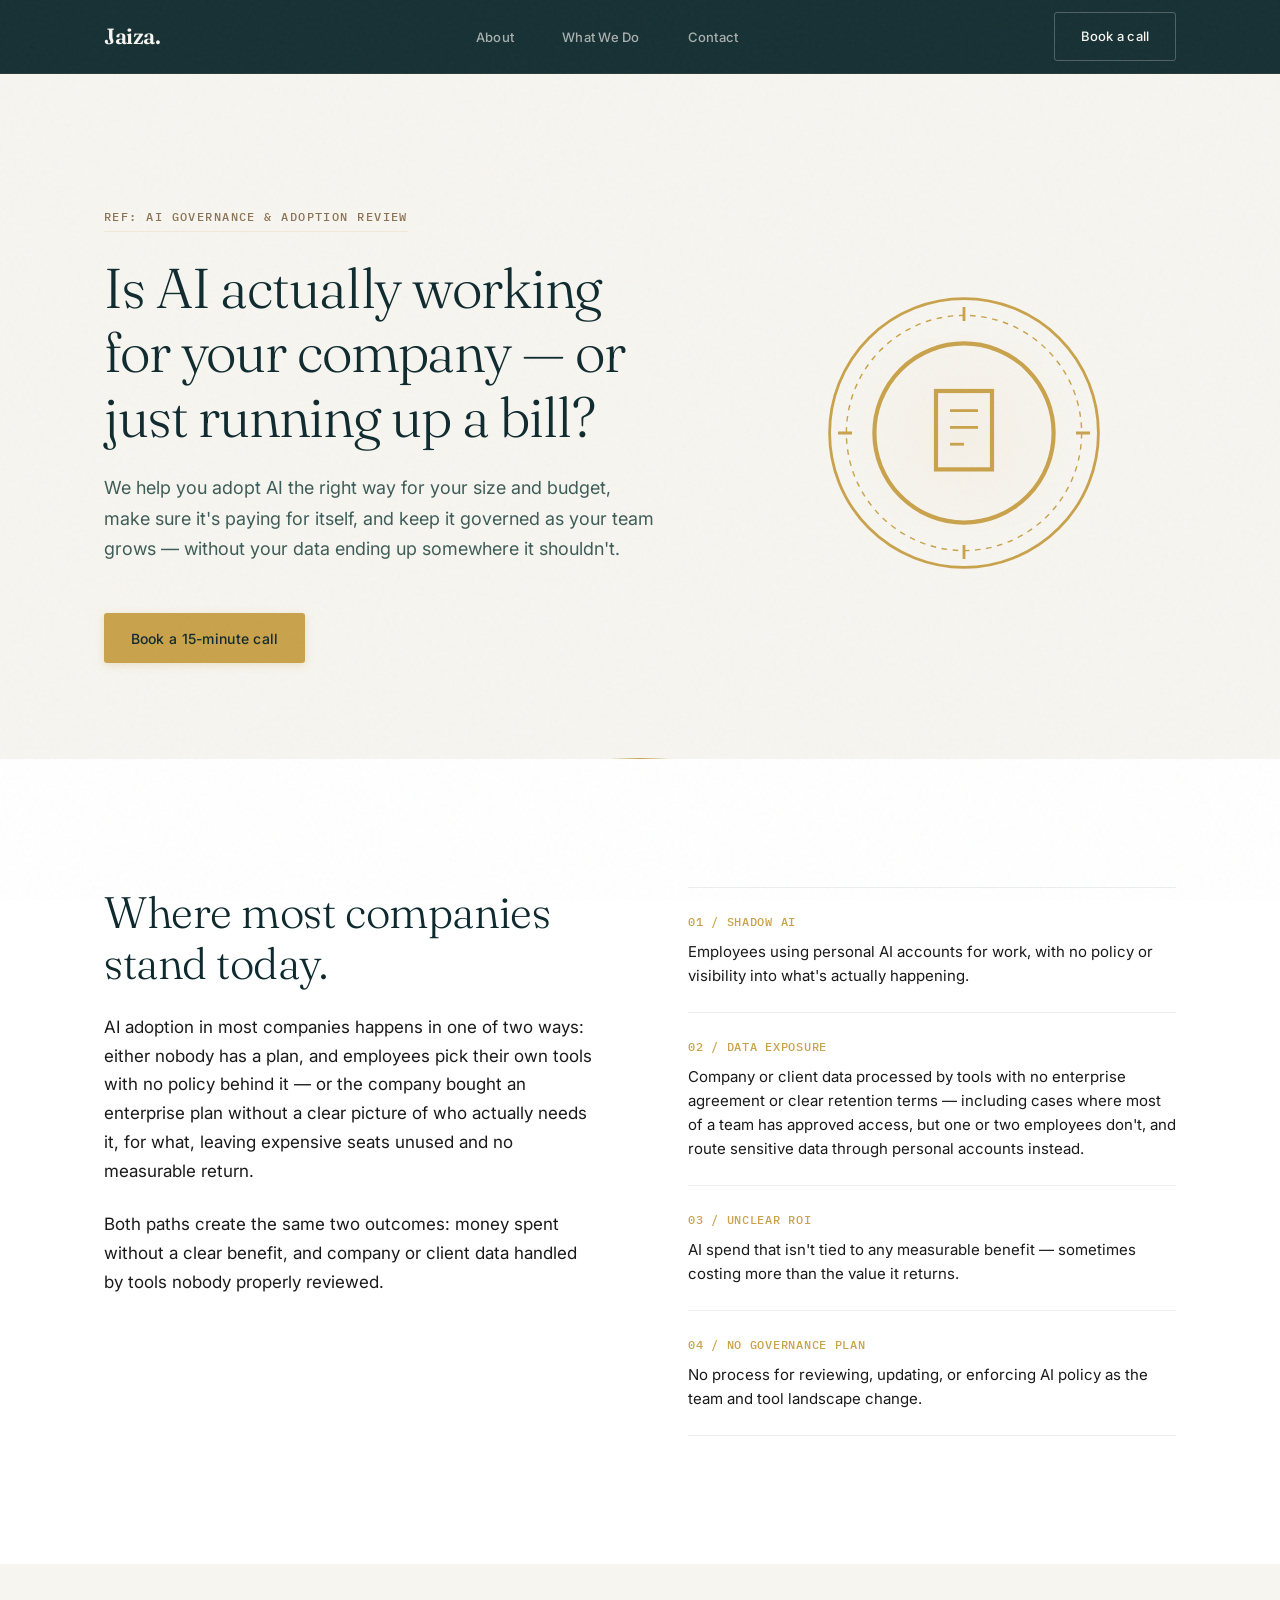
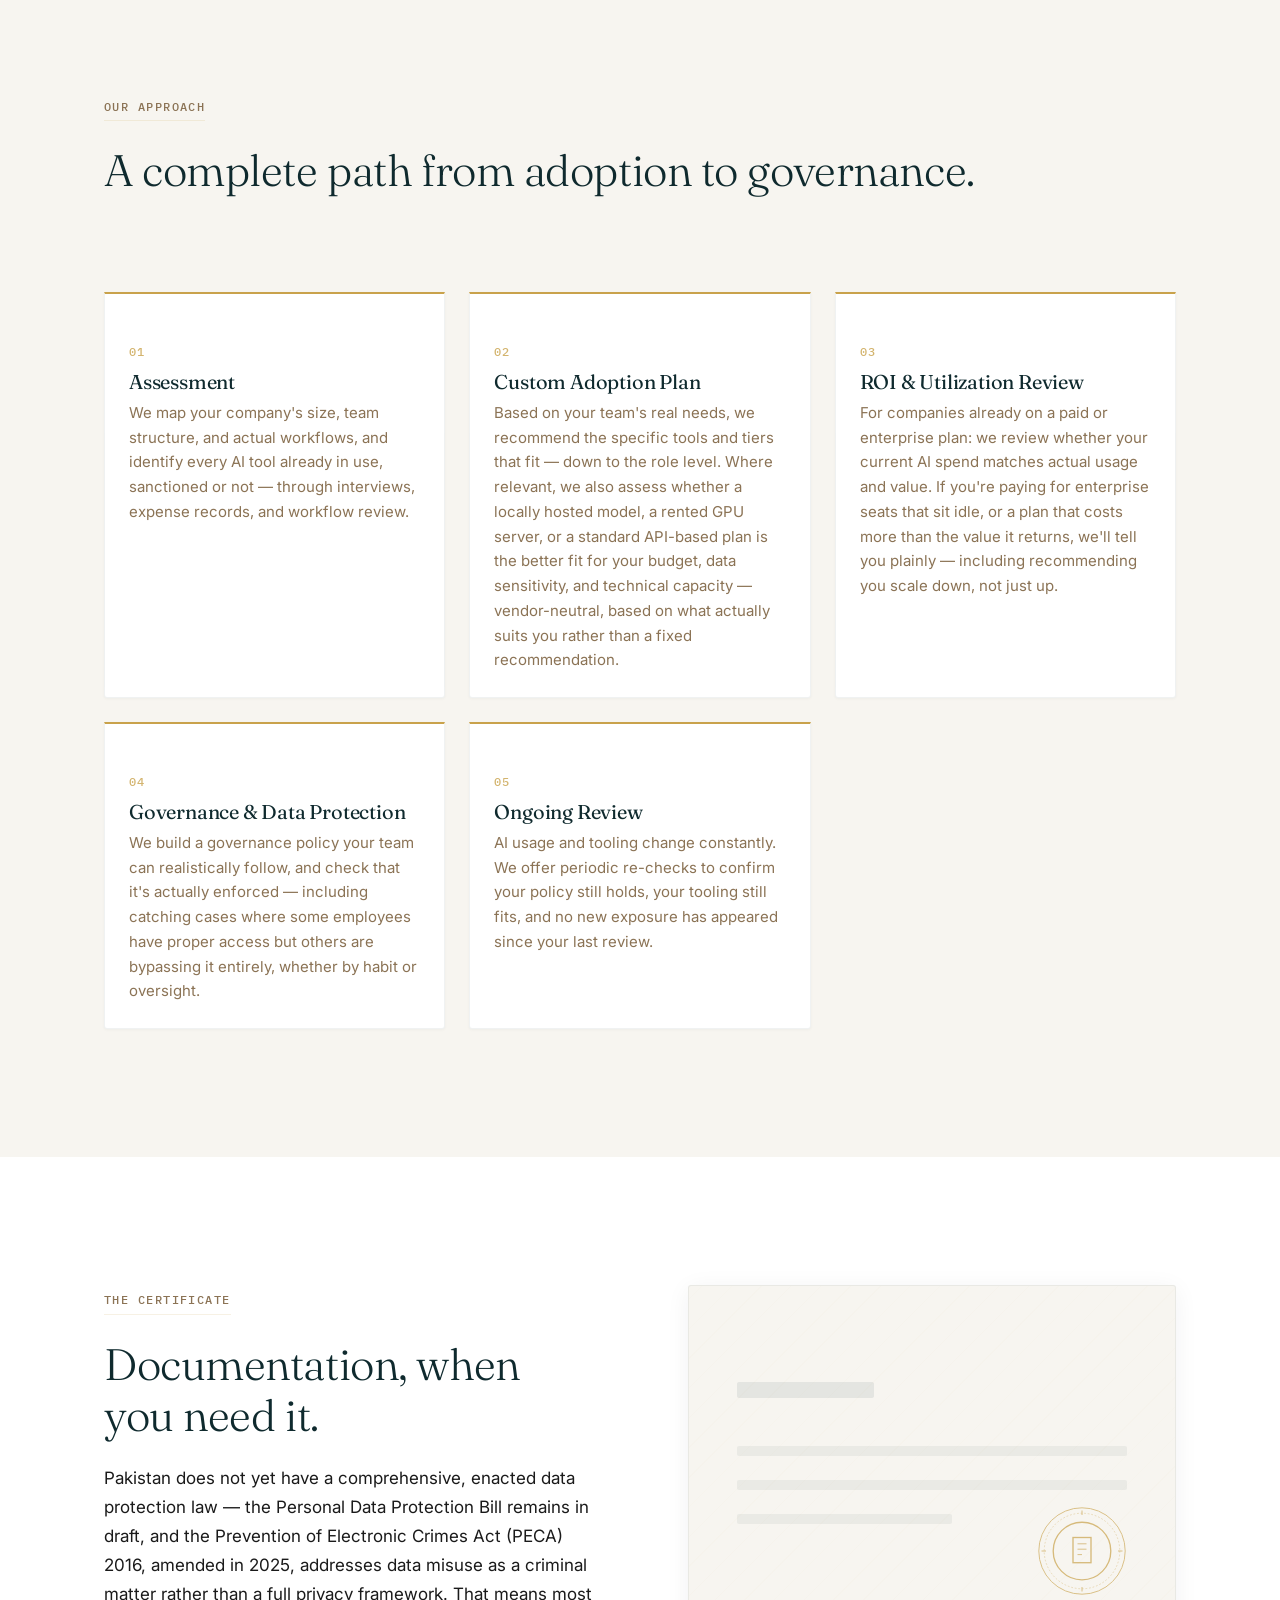
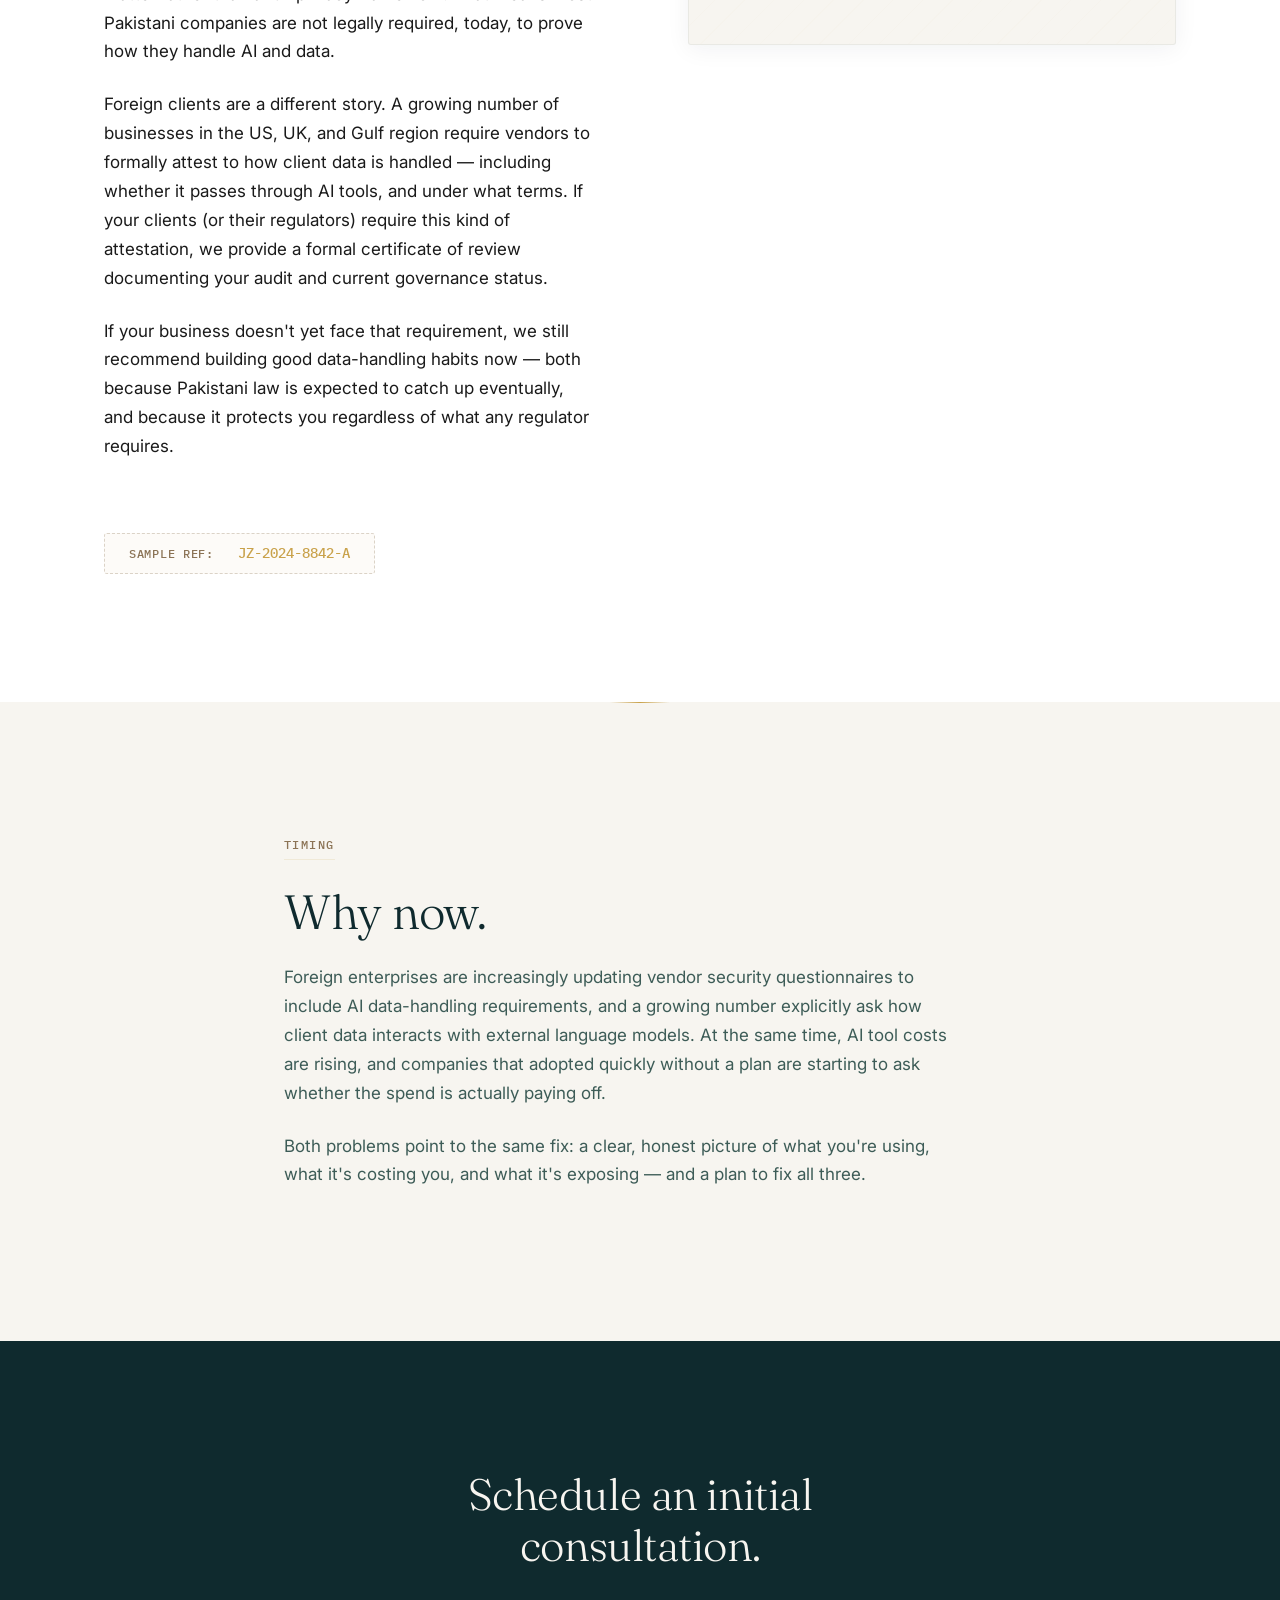
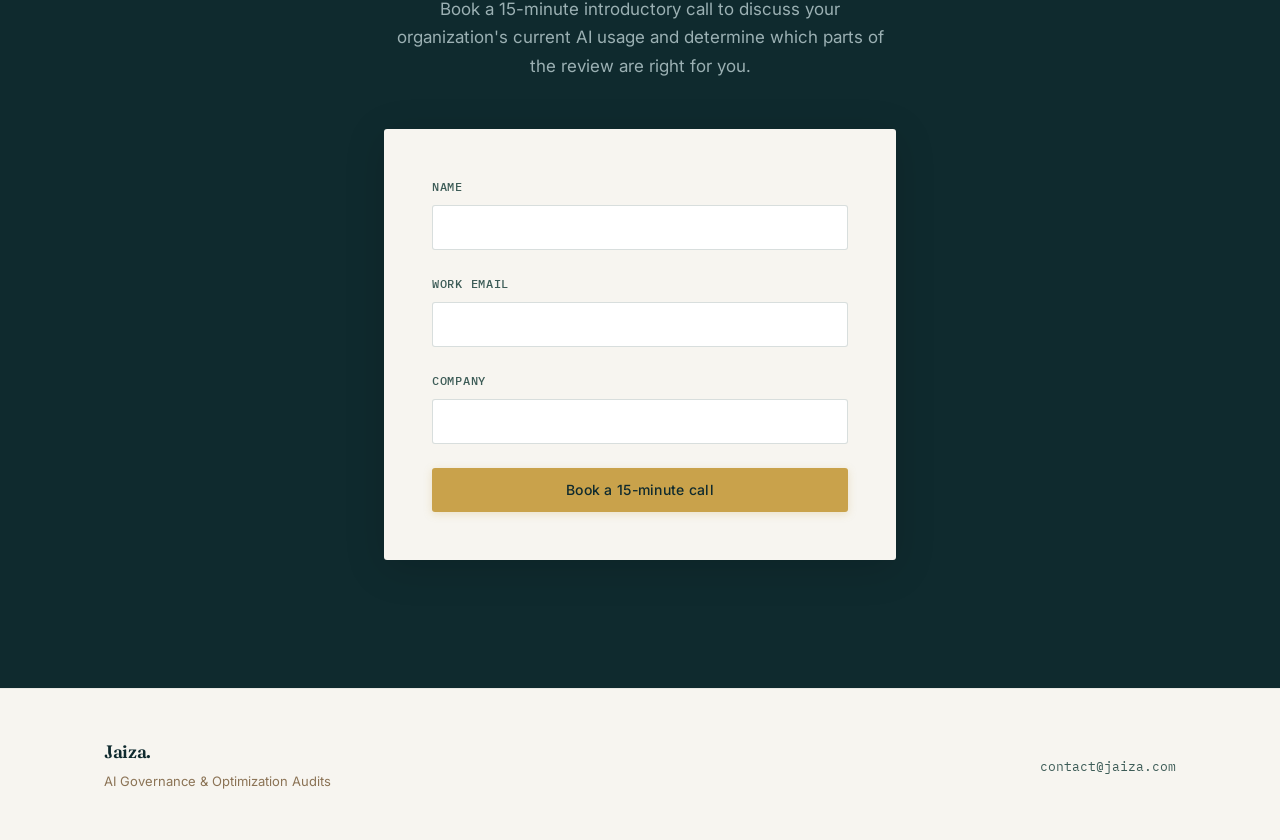
==== index.html @ 21ad7b0e "Visual rebuild: elevated CSS (card hover states, paper texture, backdrop-blur header, gold accents, " ====
<!DOCTYPE html>
<html lang="en">
<head>
    <meta charset="UTF-8">
    <meta name="viewport" content="width=device-width, initial-scale=1.0">
    <title>Jaiza | AI Governance & Optimization Audits</title>
    <meta name="description" content="AI Governance & Optimization Audits. We help you adopt AI the right way for your size and budget, make sure it's paying for itself, and keep it governed as your team grows.">
    <link rel="preconnect" href="https://fonts.googleapis.com">
    <link rel="preconnect" href="https://fonts.gstatic.com" crossorigin>
    <link href="https://fonts.googleapis.com/css2?family=Fraunces:opsz,wght@9..144,300;9..144,400;9..144,600&family=IBM+Plex+Mono:wght@400;500&family=Inter:wght@400;500;600&display=swap" rel="stylesheet">
    <link rel="stylesheet" href="styles.css">
</head>
<body>
    <header class="site-header">
        <div class="container header-container">
            <a href="#" class="brand-logo">Jaiza.</a>
            <nav class="main-nav" id="mainNav" aria-label="Main navigation">
                <ul>
                    <li><a href="#about">About</a></li>
                    <li><a href="#whatwedo">What We Do</a></li>
                    <li><a href="#contact">Contact</a></li>
                </ul>
            </nav>
            <div class="nav-overlay" id="navOverlay"></div>
            <a href="#contact" class="btn btn-outline-light">Book a call</a>
            <button class="mobile-toggle" id="mobileToggle" aria-label="Toggle navigation" aria-expanded="false">
                <span></span>
                <span></span>
                <span></span>
            </button>
        </div>
    </header>

    <main>
        <!-- Hero Section -->
        <section class="hero">
            <div class="container hero-container">
                <div class="hero-content fade-in-up">
                    <span class="eyebrow-mono">REF: AI GOVERNANCE & ADOPTION REVIEW</span>
                    <h1 class="hero-title">Is AI actually working for your company — or just running up a bill?</h1>
                    <p class="hero-subtitle">We help you adopt AI the right way for your size and budget, make sure it's paying for itself, and keep it governed as your team grows — without your data ending up somewhere it shouldn't.</p>
                    <a href="#contact" class="btn btn-primary">Book a 15-minute call</a>
                </div>
                <div class="hero-visual fade-in">
                    <svg class="seal-icon" viewBox="0 0 100 100" xmlns="http://www.w3.org/2000/svg" aria-hidden="true">
                        <circle cx="50" cy="50" r="48" fill="none" stroke="var(--accent-gold)" stroke-width="1"/>
                        <circle cx="50" cy="50" r="42" fill="none" stroke="var(--accent-gold)" stroke-width="0.5" stroke-dasharray="2 2"/>
                        <circle cx="50" cy="50" r="32" fill="none" stroke="var(--accent-gold)" stroke-width="1.5"/>
                        <rect x="40" y="35" width="20" height="28" fill="none" stroke="var(--accent-gold)" stroke-width="1.5"/>
                        <line x1="45" y1="42" x2="55" y2="42" stroke="var(--accent-gold)" stroke-width="1"/>
                        <line x1="45" y1="48" x2="55" y2="48" stroke="var(--accent-gold)" stroke-width="1"/>
                        <line x1="45" y1="54" x2="50" y2="54" stroke="var(--accent-gold)" stroke-width="1"/>
                        <path d="M 50 10 L 50 5 M 50 90 L 50 95 M 10 50 L 5 50 M 90 50 L 95 50" stroke="var(--accent-gold)" stroke-width="1"/>
                    </svg>
                </div>
            </div>
        </section>

        <!-- Section 1: The Problem -->
        <section id="about" class="problem-section section-padding bg-light">
            <div class="container">
                <div class="grid-2 problem-grid fade-in-up">
                    <div class="problem-text">
                        <h2 class="section-title">Where most companies stand today.</h2>
                        <p>AI adoption in most companies happens in one of two ways: either nobody has a plan, and employees pick their own tools with no policy behind it — or the company bought an enterprise plan without a clear picture of who actually needs it, for what, leaving expensive seats unused and no measurable return.</p>
                        <p>Both paths create the same two outcomes: money spent without a clear benefit, and company or client data handled by tools nobody properly reviewed.</p>
                    </div>
                    <div class="problem-stats">
                        <div class="stat-card">
                            <span class="stat-mono">01 / SHADOW AI</span>
                            <p>Employees using personal AI accounts for work, with no policy or visibility into what's actually happening.</p>
                        </div>
                        <div class="stat-card">
                            <span class="stat-mono">02 / DATA EXPOSURE</span>
                            <p>Company or client data processed by tools with no enterprise agreement or clear retention terms — including cases where most of a team has approved access, but one or two employees don't, and route sensitive data through personal accounts instead.</p>
                        </div>
                        <div class="stat-card">
                            <span class="stat-mono">03 / UNCLEAR ROI</span>
                            <p>AI spend that isn't tied to any measurable benefit — sometimes costing more than the value it returns.</p>
                        </div>
                        <div class="stat-card">
                            <span class="stat-mono">04 / NO GOVERNANCE PLAN</span>
                            <p>No process for reviewing, updating, or enforcing AI policy as the team and tool landscape change.</p>
                        </div>
                    </div>
                </div>
            </div>
        </section>

        <!-- Section 2: What We Do -->
        <section id="whatwedo" class="audit-section section-padding">
            <div class="container">
                <header class="section-header fade-in-up">
                    <span class="eyebrow-mono">OUR APPROACH</span>
                    <h2 class="section-title">A complete path from adoption to governance.</h2>
                </header>
                
                <div class="process-steps">
                    <div class="step-card fade-in-up" style="transition-delay: 0.1s;">
                        <div class="step-number">01</div>
                        <h3 class="step-title">Assessment</h3>
                        <p>We map your company's size, team structure, and actual workflows, and identify every AI tool already in use, sanctioned or not — through interviews, expense records, and workflow review.</p>
                    </div>
                    <div class="step-card fade-in-up" style="transition-delay: 0.15s;">
                        <div class="step-number">02</div>
                        <h3 class="step-title">Custom Adoption Plan</h3>
                        <p>Based on your team's real needs, we recommend the specific tools and tiers that fit — down to the role level. Where relevant, we also assess whether a locally hosted model, a rented GPU server, or a standard API-based plan is the better fit for your budget, data sensitivity, and technical capacity — vendor-neutral, based on what actually suits you rather than a fixed recommendation.</p>
                    </div>
                    <div class="step-card fade-in-up" style="transition-delay: 0.2s;">
                        <div class="step-number">03</div>
                        <h3 class="step-title">ROI & Utilization Review</h3>
                        <p>For companies already on a paid or enterprise plan: we review whether your current AI spend matches actual usage and value. If you're paying for enterprise seats that sit idle, or a plan that costs more than the value it returns, we'll tell you plainly — including recommending you scale down, not just up.</p>
                    </div>
                    <div class="step-card fade-in-up" style="transition-delay: 0.25s;">
                        <div class="step-number">04</div>
                        <h3 class="step-title">Governance & Data Protection</h3>
                        <p>We build a governance policy your team can realistically follow, and check that it's actually enforced — including catching cases where some employees have proper access but others are bypassing it entirely, whether by habit or oversight.</p>
                    </div>
                    <div class="step-card fade-in-up" style="transition-delay: 0.3s;">
                        <div class="step-number">05</div>
                        <h3 class="step-title">Ongoing Review</h3>
                        <p>AI usage and tooling change constantly. We offer periodic re-checks to confirm your policy still holds, your tooling still fits, and no new exposure has appeared since your last review.</p>
                    </div>
                </div>
            </div>
        </section>

        <!-- Section 3: The Certificate -->
        <section class="deliverable-section section-padding bg-light">
            <div class="container">
                <div class="deliverable-content grid-2 fade-in-up">
                    <div class="deliverable-text">
                        <span class="eyebrow-mono">THE CERTIFICATE</span>
                        <h2 class="section-title">Documentation, when you need it.</h2>
                        <p>Pakistan does not yet have a comprehensive, enacted data protection law — the Personal Data Protection Bill remains in draft, and the Prevention of Electronic Crimes Act (PECA) 2016, amended in 2025, addresses data misuse as a criminal matter rather than a full privacy framework. That means most Pakistani companies are not legally required, today, to prove how they handle AI and data.</p>
                        <p>Foreign clients are a different story. A growing number of businesses in the US, UK, and Gulf region require vendors to formally attest to how client data is handled — including whether it passes through AI tools, and under what terms. If your clients (or their regulators) require this kind of attestation, we provide a formal certificate of review documenting your audit and current governance status.</p>
                        <p>If your business doesn't yet face that requirement, we still recommend building good data-handling habits now — both because Pakistani law is expected to catch up eventually, and because it protects you regardless of what any regulator requires.</p>
                        <div class="cert-reference">
                            <span class="mono-label">SAMPLE REF:</span>
                            <span class="mono-value">JZ-2024-8842-A</span>
                        </div>
                    </div>
                    <div class="deliverable-visual">
                        <svg class="seal-icon seal-small" viewBox="0 0 100 100" xmlns="http://www.w3.org/2000/svg" aria-hidden="true">
                            <circle cx="50" cy="50" r="48" fill="none" stroke="var(--accent-gold)" stroke-width="1"/>
                            <circle cx="50" cy="50" r="42" fill="none" stroke="var(--accent-gold)" stroke-width="0.5" stroke-dasharray="2 2"/>
                            <circle cx="50" cy="50" r="32" fill="none" stroke="var(--accent-gold)" stroke-width="1.5"/>
                            <rect x="40" y="35" width="20" height="28" fill="none" stroke="var(--accent-gold)" stroke-width="1.5"/>
                            <line x1="45" y1="42" x2="55" y2="42" stroke="var(--accent-gold)" stroke-width="1"/>
                            <line x1="45" y1="48" x2="55" y2="48" stroke="var(--accent-gold)" stroke-width="1"/>
                            <line x1="45" y1="54" x2="50" y2="54" stroke="var(--accent-gold)" stroke-width="1"/>
                            <path d="M 50 10 L 50 5 M 50 90 L 50 95 M 10 50 L 5 50 M 90 50 L 95 50" stroke="var(--accent-gold)" stroke-width="1"/>
                        </svg>
                        <div class="cert-mockup">
                            <div class="cert-line head"></div>
                            <div class="cert-line"></div>
                            <div class="cert-line"></div>
                            <div class="cert-line short"></div>
                        </div>
                    </div>
                </div>
            </div>
        </section>

        <!-- Section 4: Why Now -->
        <section class="trigger-section section-padding">
            <div class="container trigger-container fade-in-up">
                <span class="eyebrow-mono">TIMING</span>
                <h2 class="section-title">Why now.</h2>
                <p>Foreign enterprises are increasingly updating vendor security questionnaires to include AI data-handling requirements, and a growing number explicitly ask how client data interacts with external language models. At the same time, AI tool costs are rising, and companies that adopted quickly without a plan are starting to ask whether the spend is actually paying off.</p>
                <p>Both problems point to the same fix: a clear, honest picture of what you're using, what it's costing you, and what it's exposing — and a plan to fix all three.</p>
            </div>
        </section>

        <!-- Section 5: Contact -->
        <section id="contact" class="contact-section section-padding dark-section">
            <div class="container contact-container fade-in-up">
                <h2 class="section-title text-light">Schedule an initial consultation.</h2>
                <p class="text-light-muted">Book a 15-minute introductory call to discuss your organization's current AI usage and determine which parts of the review are right for you.</p>
                
                <form class="contact-form" action="https://formspree.io/f/placeholder" method="POST">
                    <div class="form-group">
                        <label for="name">Name</label>
                        <input type="text" id="name" name="name" required>
                    </div>
                    <div class="form-group">
                        <label for="email">Work Email</label>
                        <input type="email" id="email" name="email" required>
                    </div>
                    <div class="form-group">
                        <label for="company">Company</label>
                        <input type="text" id="company" name="company" required>
                    </div>
                    <button type="submit" class="btn btn-primary btn-block">Book a 15-minute call</button>
                </form>
            </div>
        </section>
    </main>

    <footer class="site-footer">
        <div class="container footer-container">
            <div class="footer-brand">
                <span class="footer-logo">Jaiza.</span>
                <span class="footer-tagline">AI Governance & Optimization Audits</span>
            </div>
            <div class="footer-contact">
                <a href="mailto:contact@jaiza.com">contact@jaiza.com</a>
            </div>
        </div>
    </footer>

    <script src="script.js"></script>
</body>
</html>
---- styles.css ----
/* 
    Jaiza | CSS Design System v3
    Elevated visual layer — audit-firm aesthetic
*/

/* ─── Design Tokens ─── */
:root {
    --primary-dark: #0F2A2E;
    --bg-main: #F7F5F0;
    --accent-gold: #C9A24B;
    --accent-gold-dim: rgba(201, 162, 75, 0.15);
    --secondary: #3D5C57;
    --text-body: #1A1A1A;
    --text-muted: #8B7355;

    --font-display: 'Fraunces', serif;
    --font-body: 'Inter', sans-serif;
    --font-mono: 'IBM Plex Mono', monospace;

    --space-xs: 0.25rem;
    --space-sm: 0.5rem;
    --space-md: 1.5rem;
    --space-lg: 3rem;
    --space-xl: 6rem;
    --space-2xl: 8rem;

    --radius-sm: 3px;
    --shadow-subtle: 0 1px 3px rgba(15, 42, 46, 0.04);
    --shadow-card: 0 4px 24px rgba(15, 42, 46, 0.06);
    --shadow-card-hover: 0 8px 40px rgba(15, 42, 46, 0.1);
    --transition-base: 0.3s cubic-bezier(0.4, 0, 0.2, 1);
    --transition-slow: 0.6s cubic-bezier(0.4, 0, 0.2, 1);
}

/* ─── Reset ─── */
*, *::before, *::after {
    box-sizing: border-box;
    margin: 0;
    padding: 0;
}

@media (prefers-reduced-motion: reduce) {
    *, *::before, *::after {
        animation-duration: 0.01ms !important;
        animation-iteration-count: 1 !important;
        transition-duration: 0.01ms !important;
        scroll-behavior: auto !important;
    }
}

html {
    scroll-behavior: smooth;
    font-size: 16px;
    scroll-padding-top: 5rem;
}

body {
    background-color: var(--bg-main);
    color: var(--text-body);
    font-family: var(--font-body);
    line-height: 1.65;
    -webkit-font-smoothing: antialiased;
    -moz-osx-font-smoothing: grayscale;
    overflow-x: hidden;
}

/* Subtle paper grain overlay */
body::before {
    content: '';
    position: fixed;
    inset: 0;
    background-image: url("data:image/svg+xml,%3Csvg viewBox='0 0 256 256' xmlns='http://www.w3.org/2000/svg'%3E%3Cfilter id='noise'%3E%3CfeTurbulence type='fractalNoise' baseFrequency='0.9' numOctaves='4' stitchTiles='stitch'/%3E%3C/filter%3E%3Crect width='100%25' height='100%25' filter='url(%23noise)' opacity='0.03'/%3E%3C/svg%3E");
    pointer-events: none;
    z-index: 9999;
}

/* ─── Typography ─── */
h1, h2, h3, h4, h5, h6 {
    font-family: var(--font-display);
    font-weight: 400;
    line-height: 1.15;
    color: var(--primary-dark);
    letter-spacing: -0.01em;
}

h1 { margin-bottom: var(--space-md); }
h2 { margin-bottom: var(--space-md); }
h3 { margin-bottom: var(--space-sm); }

p {
    margin-bottom: var(--space-md);
    font-size: 1.0625rem;
    line-height: 1.7;
    max-width: 62ch;
}

a {
    color: inherit;
    text-decoration: none;
    transition: color var(--transition-base);
}

/* Focus states */
a:focus-visible,
button:focus-visible,
input:focus-visible {
    outline: 2px solid var(--accent-gold);
    outline-offset: 4px;
    border-radius: var(--radius-sm);
}

::selection {
    background-color: var(--accent-gold-dim);
    color: var(--primary-dark);
}

/* ─── Layout ─── */
.container {
    width: 100%;
    max-width: 1120px;
    margin: 0 auto;
    padding: 0 var(--space-md);
}

.section-padding {
    padding: var(--space-2xl) 0;
}

.grid-2 {
    display: grid;
    grid-template-columns: 1fr 1fr;
    gap: var(--space-xl);
    align-items: start;
}

.bg-light {
    background-color: #FFFFFF;
}

.dark-section {
    background-color: var(--primary-dark);
    color: var(--bg-main);
}

.dark-section h1, .dark-section h2, .dark-section h3 {
    color: var(--bg-main);
}

.text-light-muted {
    color: #9BB0B3;
}

/* ─── Shared UI ─── */
.eyebrow-mono {
    display: inline-block;
    font-family: var(--font-mono);
    font-size: 0.75rem;
    font-weight: 500;
    letter-spacing: 0.12em;
    color: var(--text-muted);
    margin-bottom: var(--space-md);
    text-transform: uppercase;
    padding-bottom: var(--space-xs);
    border-bottom: 1px solid var(--accent-gold-dim);
}

.section-title {
    font-size: clamp(2rem, 3.5vw, 2.75rem);
    font-weight: 300;
}

/* ─── Buttons ─── */
.btn {
    display: inline-block;
    padding: 0.8rem 1.6rem;
    font-family: var(--font-body);
    font-size: 0.875rem;
    font-weight: 500;
    letter-spacing: 0.02em;
    text-align: center;
    border-radius: var(--radius-sm);
    cursor: pointer;
    border: 1px solid transparent;
    transition: all var(--transition-base);
    position: relative;
}

.btn-primary {
    background-color: var(--accent-gold);
    color: var(--primary-dark);
    box-shadow: 0 2px 8px rgba(201, 162, 75, 0.25);
}

.btn-primary:hover {
    background-color: #b8923f;
    box-shadow: 0 4px 16px rgba(201, 162, 75, 0.35);
    transform: translateY(-1px);
}

.btn-primary:active {
    transform: translateY(0);
}

.btn-outline-light {
    border-color: rgba(247, 245, 240, 0.25);
    color: var(--bg-main);
    font-size: 0.8125rem;
}

.btn-outline-light:hover {
    border-color: var(--accent-gold);
    color: var(--accent-gold);
    background-color: rgba(201, 162, 75, 0.08);
}

.btn-block {
    display: block;
    width: 100%;
}

/* ─── Header ─── */
.site-header {
    background-color: rgba(15, 42, 46, 0.97);
    backdrop-filter: blur(12px);
    -webkit-backdrop-filter: blur(12px);
    color: var(--bg-main);
    position: sticky;
    top: 0;
    z-index: 100;
    padding: 0.75rem 0;
    border-bottom: 1px solid rgba(201, 162, 75, 0.1);
    transition: box-shadow var(--transition-base);
}

.site-header.scrolled {
    box-shadow: 0 4px 20px rgba(15, 42, 46, 0.2);
}

.header-container {
    display: flex;
    justify-content: space-between;
    align-items: center;
}

.brand-logo {
    font-family: var(--font-display);
    font-size: 1.375rem;
    font-weight: 600;
    letter-spacing: -0.02em;
}

.main-nav ul {
    list-style: none;
    display: flex;
    gap: var(--space-lg);
}

.main-nav a {
    font-size: 0.8125rem;
    font-weight: 500;
    color: rgba(247, 245, 240, 0.65);
    letter-spacing: 0.02em;
    position: relative;
    padding-bottom: 2px;
}

.main-nav a::after {
    content: '';
    position: absolute;
    bottom: -2px;
    left: 0;
    width: 0;
    height: 1px;
    background-color: var(--accent-gold);
    transition: width var(--transition-base);
}

.main-nav a:hover {
    color: var(--bg-main);
}

.main-nav a:hover::after {
    width: 100%;
}

/* Mobile hamburger */
.mobile-toggle {
    display: none;
    background: none;
    border: none;
    cursor: pointer;
    padding: var(--space-sm);
    color: var(--bg-main);
}

.mobile-toggle span {
    display: block;
    width: 20px;
    height: 2px;
    background-color: currentColor;
    margin: 4px 0;
    transition: all var(--transition-base);
    border-radius: 1px;
}

.mobile-toggle.active span:nth-child(1) {
    transform: rotate(45deg) translate(4px, 4px);
}

.mobile-toggle.active span:nth-child(2) {
    opacity: 0;
}

.mobile-toggle.active span:nth-child(3) {
    transform: rotate(-45deg) translate(4px, -4px);
}

@media (max-width: 768px) {
    .mobile-toggle {
        display: block;
    }

    .main-nav {
        position: fixed;
        top: 0;
        right: -100%;
        width: 280px;
        height: 100dvh;
        background-color: var(--primary-dark);
        padding: var(--space-2xl) var(--space-lg);
        transition: right var(--transition-base);
        z-index: 200;
        border-left: 1px solid rgba(201, 162, 75, 0.1);
    }

    .main-nav.open {
        right: 0;
    }

    .main-nav ul {
        flex-direction: column;
        gap: var(--space-lg);
    }

    .main-nav a {
        font-size: 1.125rem;
    }

    .header-container .btn-outline-light {
        display: none;
    }
}

/* Mobile overlay */
.nav-overlay {
    display: none;
    position: fixed;
    inset: 0;
    background-color: rgba(15, 42, 46, 0.6);
    z-index: 150;
    opacity: 0;
    transition: opacity var(--transition-base);
}

.nav-overlay.active {
    display: block;
    opacity: 1;
}

/* ─── Hero ─── */
.hero {
    padding: var(--space-2xl) 0 var(--space-xl);
    position: relative;
}

/* Faint gold line accent in hero */
.hero::after {
    content: '';
    position: absolute;
    bottom: 0;
    left: 50%;
    transform: translateX(-50%);
    width: 60px;
    height: 1px;
    background: linear-gradient(90deg, transparent, var(--accent-gold), transparent);
}

.hero-container {
    display: grid;
    grid-template-columns: 1.3fr 1fr;
    gap: var(--space-xl);
    align-items: center;
}

.hero-title {
    font-size: clamp(2.25rem, 4.5vw, 3.5rem);
    font-weight: 300;
    letter-spacing: -0.02em;
    margin-bottom: var(--space-md);
}

.hero-subtitle {
    font-size: 1.125rem;
    line-height: 1.7;
    color: var(--secondary);
    margin-bottom: var(--space-lg);
    max-width: 55ch;
}

.hero-visual {
    display: flex;
    justify-content: center;
    align-items: center;
    position: relative;
}

/* Seal glow */
.hero-visual::before {
    content: '';
    position: absolute;
    width: 70%;
    height: 70%;
    border-radius: 50%;
    background: radial-gradient(circle, rgba(201, 162, 75, 0.06) 0%, transparent 70%);
    z-index: 0;
}

.seal-icon {
    width: 100%;
    max-width: 280px;
    height: auto;
    position: relative;
    z-index: 1;
}

/* ─── Problem Section ─── */
.problem-section .problem-text h2 {
    margin-bottom: var(--space-md);
}

.problem-stats {
    display: flex;
    flex-direction: column;
    gap: 0;
}

.stat-card {
    padding: var(--space-md) 0;
    border-bottom: 1px solid rgba(61, 92, 87, 0.1);
    transition: all var(--transition-base);
}

.stat-card:first-child {
    border-top: 1px solid rgba(61, 92, 87, 0.1);
}

.stat-card:hover {
    padding-left: var(--space-md);
    background-color: rgba(201, 162, 75, 0.03);
}

.stat-mono {
    display: block;
    font-family: var(--font-mono);
    font-size: 0.75rem;
    font-weight: 500;
    letter-spacing: 0.06em;
    color: var(--accent-gold);
    margin-bottom: var(--space-sm);
}

.stat-card p {
    font-size: 0.9375rem;
    color: var(--text-body);
    margin-bottom: 0;
    line-height: 1.6;
}

/* ─── Methodology / Process ─── */
.audit-section {
    position: relative;
}

.section-header {
    margin-bottom: 0;
}

.process-steps {
    display: grid;
    grid-template-columns: repeat(auto-fill, minmax(300px, 1fr));
    gap: var(--space-md);
    margin-top: var(--space-xl);
}

.step-card {
    position: relative;
    padding: var(--space-lg) var(--space-md) var(--space-md);
    border: 1px solid rgba(61, 92, 87, 0.08);
    border-top: 2px solid var(--accent-gold);
    background-color: #FFFFFF;
    border-radius: 0 0 var(--radius-sm) var(--radius-sm);
    transition: all var(--transition-base);
    box-shadow: var(--shadow-subtle);
}

.step-card:hover {
    box-shadow: var(--shadow-card-hover);
    transform: translateY(-3px);
    border-top-color: #b8923f;
}

.step-number {
    font-family: var(--font-mono);
    font-size: 0.75rem;
    font-weight: 500;
    color: var(--accent-gold);
    letter-spacing: 0.08em;
    margin-bottom: var(--space-sm);
    opacity: 0.8;
}

.step-title {
    font-size: 1.25rem;
    font-weight: 400;
    margin-bottom: var(--space-sm);
}

.step-card p {
    font-size: 0.9375rem;
    color: var(--text-muted);
    margin-bottom: 0;
    line-height: 1.65;
}

/* ─── Certificate / Deliverable ─── */
.deliverable-section .deliverable-text p {
    color: var(--text-body);
}

.cert-reference {
    margin-top: var(--space-lg);
    padding: var(--space-sm) var(--space-md);
    border: 1px dashed rgba(139, 115, 85, 0.3);
    border-radius: var(--radius-sm);
    display: inline-flex;
    gap: var(--space-md);
    align-items: center;
    background-color: rgba(201, 162, 75, 0.04);
}

.mono-label {
    font-family: var(--font-mono);
    font-size: 0.75rem;
    font-weight: 500;
    letter-spacing: 0.06em;
    color: var(--text-muted);
}

.mono-value {
    font-family: var(--font-mono);
    font-size: 0.875rem;
    color: var(--accent-gold);
    font-weight: 500;
}

.deliverable-visual {
    background-color: var(--bg-main);
    padding: var(--space-xl) var(--space-lg);
    border: 1px solid rgba(61, 92, 87, 0.08);
    position: relative;
    box-shadow: var(--shadow-card);
    border-radius: var(--radius-sm);
    overflow: hidden;
}

/* Faint diagonal watermark lines */
.deliverable-visual::before {
    content: '';
    position: absolute;
    inset: 0;
    background: repeating-linear-gradient(
        -45deg,
        transparent,
        transparent 20px,
        rgba(201, 162, 75, 0.02) 20px,
        rgba(201, 162, 75, 0.02) 21px
    );
    pointer-events: none;
}

.seal-small {
    width: 90px;
    position: absolute;
    bottom: var(--space-lg);
    right: var(--space-lg);
    opacity: 0.7;
}

.cert-mockup {
    position: relative;
    z-index: 1;
}

.cert-line {
    height: 10px;
    background-color: rgba(61, 92, 87, 0.07);
    margin-bottom: var(--space-md);
    width: 100%;
    border-radius: 2px;
}

.cert-line.head {
    height: 16px;
    width: 35%;
    margin-bottom: var(--space-lg);
    background-color: rgba(61, 92, 87, 0.1);
}

.cert-line.short {
    width: 55%;
}

/* ─── Trigger / Why Now ─── */
.trigger-section {
    position: relative;
}

.trigger-section::before {
    content: '';
    position: absolute;
    top: 0;
    left: 50%;
    transform: translateX(-50%);
    width: 60px;
    height: 1px;
    background: linear-gradient(90deg, transparent, var(--accent-gold), transparent);
}

.trigger-container {
    max-width: 760px;
}

.trigger-container .section-title {
    font-size: clamp(2rem, 4vw, 3rem);
    font-weight: 300;
}

.trigger-container p {
    font-size: 1.0625rem;
    color: var(--secondary);
}

/* ─── Contact ─── */
.contact-section {
    position: relative;
}

.contact-container {
    max-width: 560px;
    margin: 0 auto;
    text-align: center;
}

.contact-container .section-title {
    font-weight: 300;
}

.contact-container .text-light-muted {
    margin: 0 auto var(--space-lg);
}

.contact-form {
    margin-top: var(--space-lg);
    background-color: var(--bg-main);
    padding: var(--space-lg);
    border-radius: var(--radius-sm);
    color: var(--text-body);
    text-align: left;
    box-shadow: 0 8px 40px rgba(0, 0, 0, 0.15);
}

.form-group {
    margin-bottom: var(--space-md);
}

.form-group label {
    display: block;
    margin-bottom: var(--space-sm);
    font-family: var(--font-mono);
    font-size: 0.75rem;
    font-weight: 500;
    letter-spacing: 0.06em;
    color: var(--secondary);
    text-transform: uppercase;
}

.form-group input {
    width: 100%;
    padding: 0.75rem 0.875rem;
    border: 1px solid rgba(61, 92, 87, 0.2);
    border-radius: var(--radius-sm);
    font-family: var(--font-body);
    font-size: 0.9375rem;
    background-color: #FFFFFF;
    transition: all var(--transition-base);
    color: var(--text-body);
}

.form-group input::placeholder {
    color: rgba(139, 115, 85, 0.4);
}

.form-group input:hover {
    border-color: rgba(61, 92, 87, 0.35);
}

.form-group input:focus {
    outline: none;
    border-color: var(--accent-gold);
    box-shadow: 0 0 0 3px rgba(201, 162, 75, 0.1);
}

/* ─── Footer ─── */
.site-footer {
    background-color: var(--bg-main);
    padding: var(--space-lg) 0;
    border-top: 1px solid rgba(61, 92, 87, 0.08);
}

.footer-container {
    display: flex;
    justify-content: space-between;
    align-items: center;
}

.footer-brand {
    display: flex;
    flex-direction: column;
    gap: var(--space-xs);
}

.footer-logo {
    font-family: var(--font-display);
    font-size: 1.125rem;
    font-weight: 600;
    color: var(--primary-dark);
    letter-spacing: -0.02em;
}

.footer-tagline {
    font-size: 0.8125rem;
    color: var(--text-muted);
}

.footer-contact a {
    font-family: var(--font-mono);
    font-size: 0.8125rem;
    color: var(--secondary);
    transition: color var(--transition-base);
}

.footer-contact a:hover {
    color: var(--accent-gold);
}

/* ─── Animations ─── */
.fade-in {
    opacity: 0;
    transition: opacity 0.8s ease-out;
}

.fade-in-up {
    opacity: 0;
    transform: translateY(24px);
    transition: opacity var(--transition-slow), transform var(--transition-slow);
}

.visible {
    opacity: 1;
    transform: translateY(0);
}

/* Stagger children in process-steps */
.process-steps .step-card.fade-in-up.visible {
    opacity: 1;
    transform: translateY(0);
}

/* ─── Responsive ─── */
@media (max-width: 900px) {
    .hero-container {
        grid-template-columns: 1fr;
        gap: var(--space-lg);
    }

    .hero-visual {
        order: -1;
    }

    .seal-icon {
        max-width: 180px;
    }

    .section-padding {
        padding: var(--space-xl) 0;
    }
}

@media (max-width: 768px) {
    .grid-2 {
        grid-template-columns: 1fr;
        gap: var(--space-lg);
    }

    .process-steps {
        grid-template-columns: 1fr;
    }

    .hero-title {
        font-size: clamp(1.875rem, 6vw, 2.5rem);
    }

    .section-title {
        font-size: clamp(1.75rem, 5vw, 2.25rem);
    }

    .trigger-container .section-title {
        font-size: clamp(1.75rem, 5vw, 2.5rem);
    }
}

@media (max-width: 480px) {
    .footer-container {
        flex-direction: column;
        align-items: flex-start;
        gap: var(--space-md);
    }

    .cert-reference {
        flex-direction: column;
        gap: var(--space-sm);
    }

    .hero {
        padding: var(--space-xl) 0 var(--space-lg);
    }
}
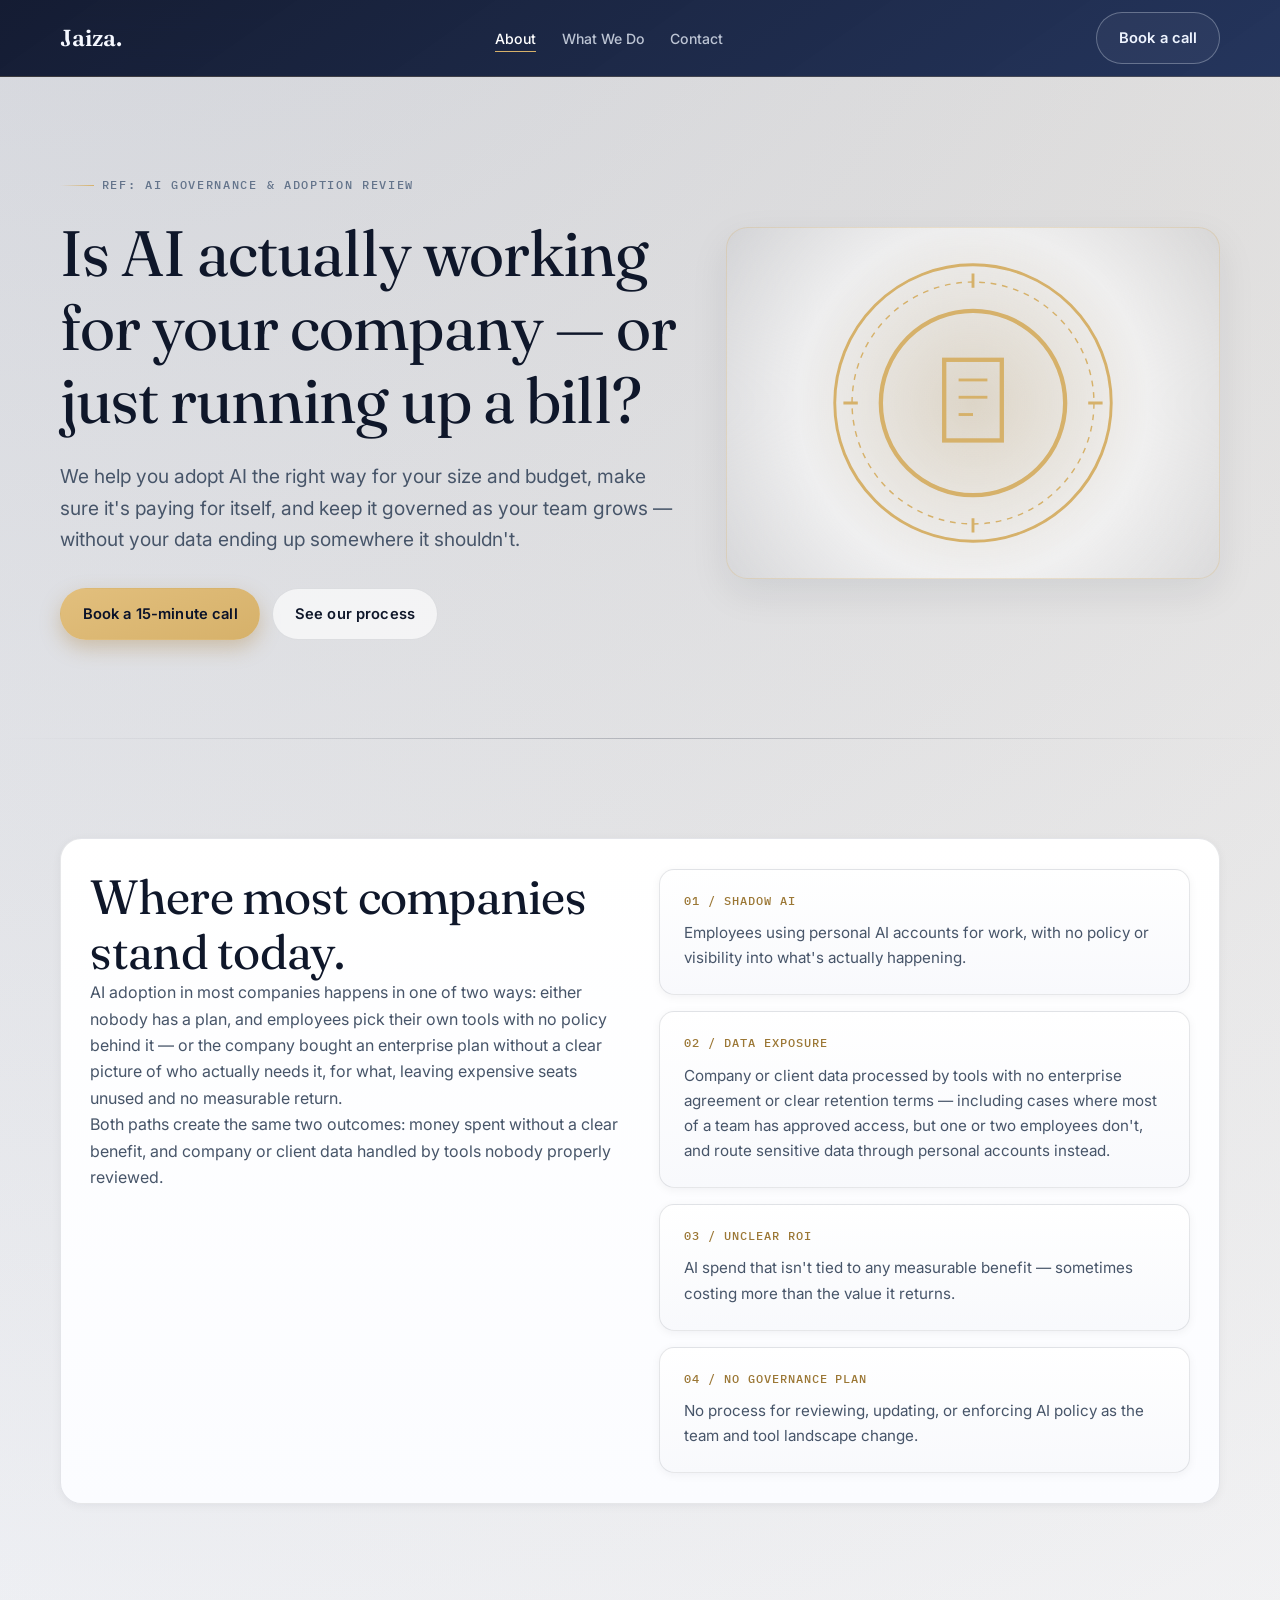
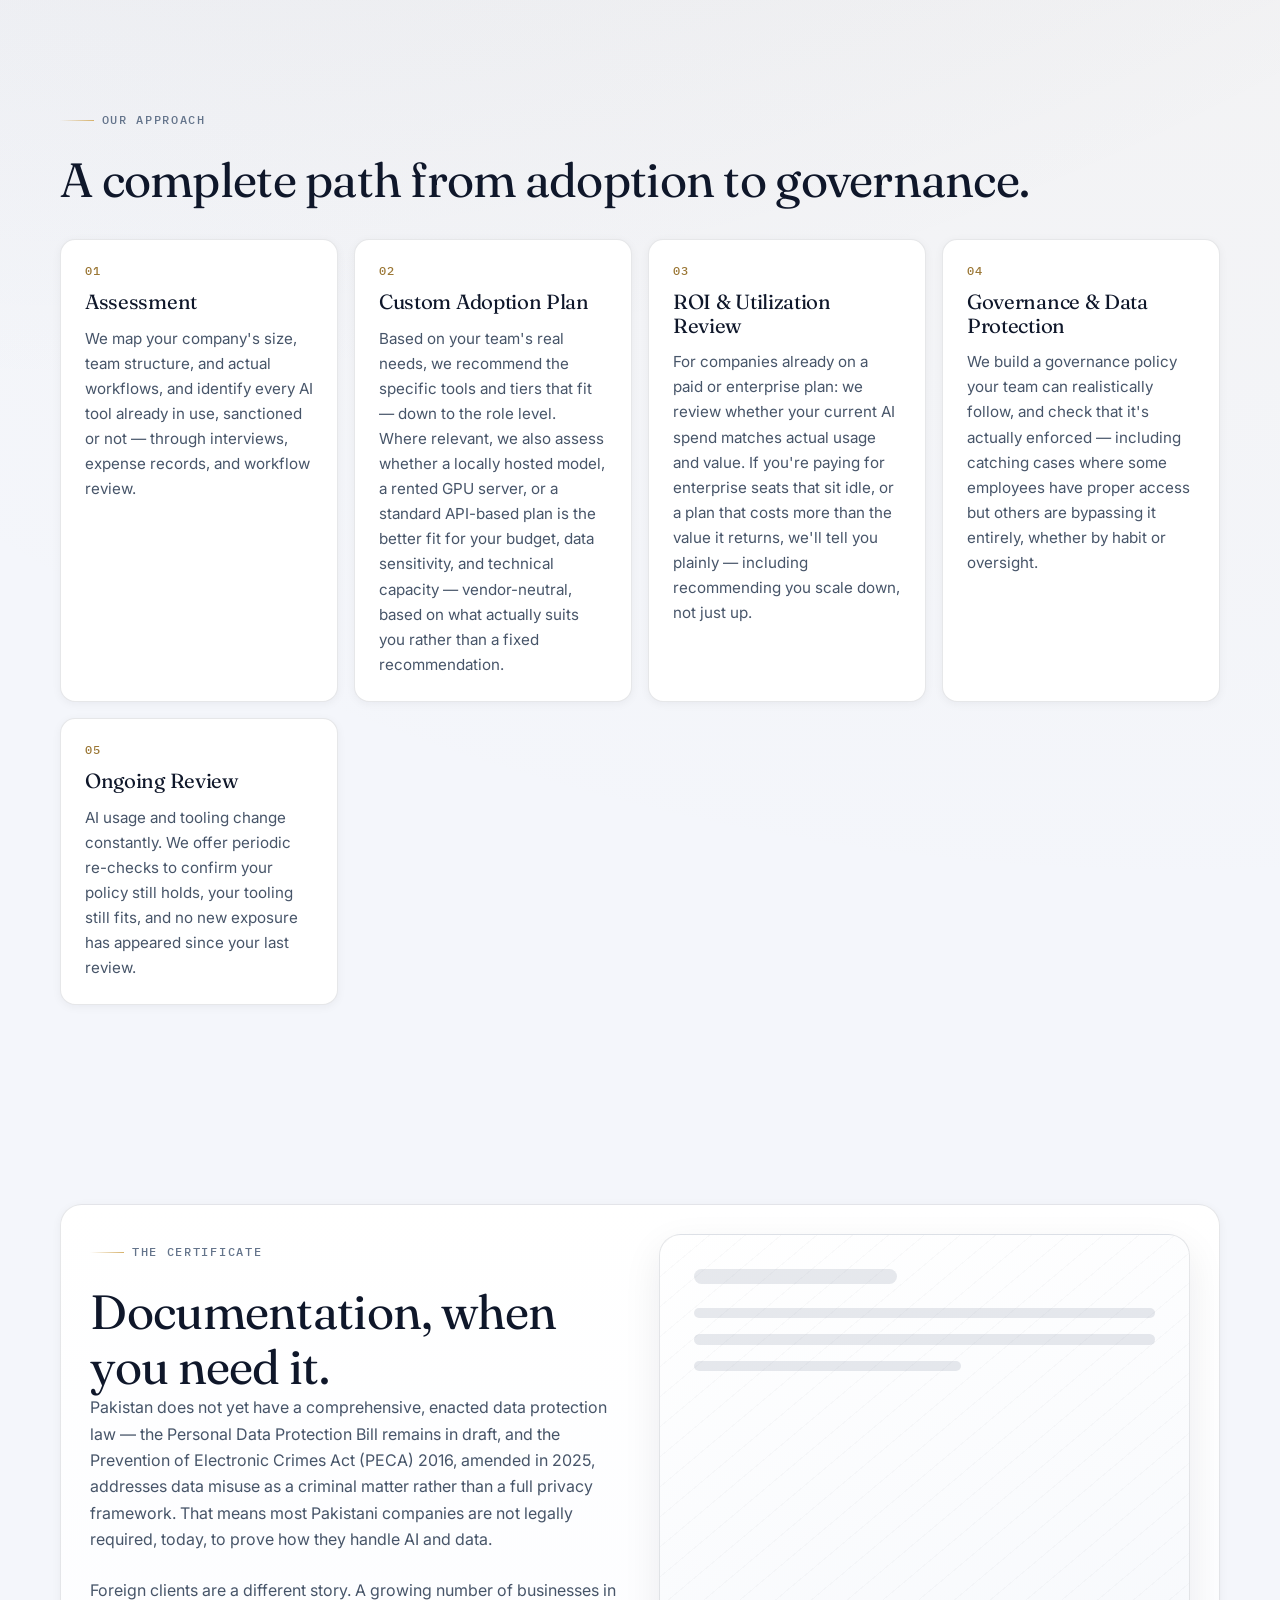
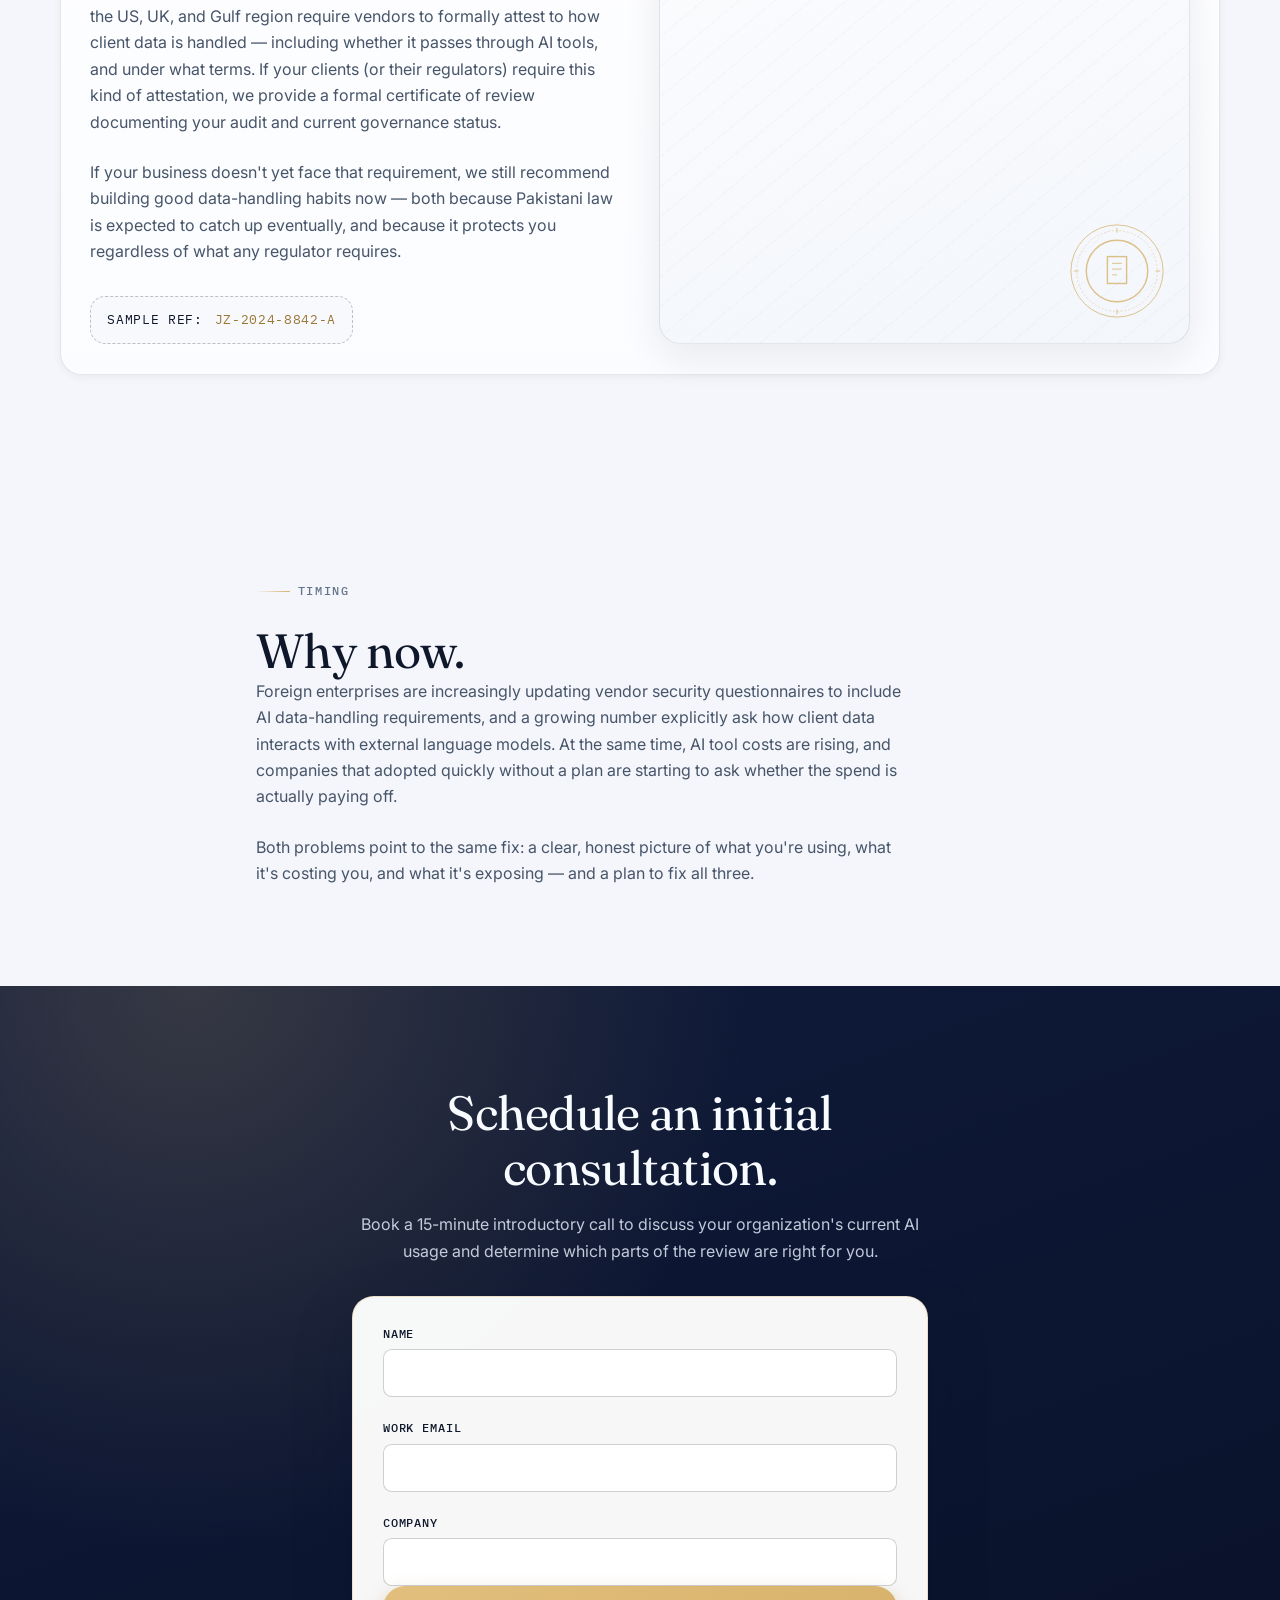
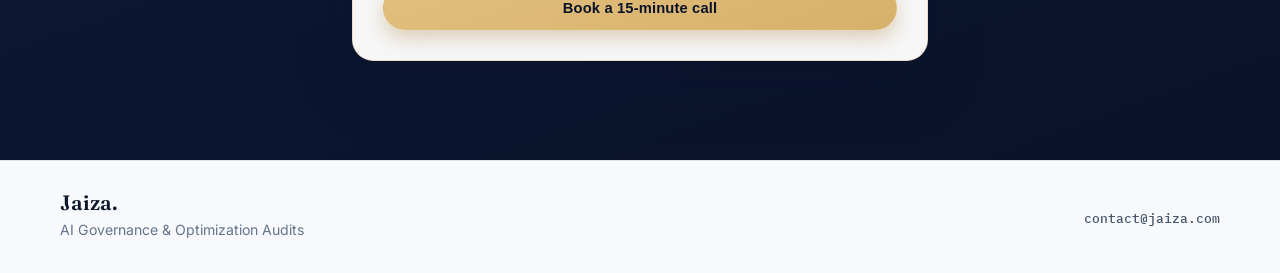
==== commit b572cbe4: "Apply remaining changes" ====
--- a/index.html
+++ b/index.html
@@ -7,10 +7,12 @@
     <meta name="description" content="AI Governance & Optimization Audits. We help you adopt AI the right way for your size and budget, make sure it's paying for itself, and keep it governed as your team grows.">
     <link rel="preconnect" href="https://fonts.googleapis.com">
     <link rel="preconnect" href="https://fonts.gstatic.com" crossorigin>
-    <link href="https://fonts.googleapis.com/css2?family=Fraunces:opsz,wght@9..144,300;9..144,400;9..144,600&family=IBM+Plex+Mono:wght@400;500&family=Inter:wght@400;500;600&display=swap" rel="stylesheet">
+    <link href="https://fonts.googleapis.com/css2?family=Fraunces:opsz,wght@9..144,300;9..144,400;9..144,600&family=IBM+Plex+Mono:wght@400;500&family=Inter:wght@400;500;600;700&display=swap" rel="stylesheet">
     <link rel="stylesheet" href="styles.css">
 </head>
 <body>
+    <a class="skip-link" href="#main-content">Skip to main content</a>
+
     <header class="site-header">
         <div class="container header-container">
             <a href="#" class="brand-logo">Jaiza.</a>
@@ -22,43 +24,46 @@
                 </ul>
             </nav>
             <div class="nav-overlay" id="navOverlay"></div>
-            <a href="#contact" class="btn btn-outline-light">Book a call</a>
-            <button class="mobile-toggle" id="mobileToggle" aria-label="Toggle navigation" aria-expanded="false">
-                <span></span>
-                <span></span>
-                <span></span>
-            </button>
+            <div class="header-actions">
+                <a href="#contact" class="btn btn-outline-light">Book a call</a>
+                <button class="mobile-toggle" id="mobileToggle" aria-label="Toggle navigation" aria-expanded="false" aria-controls="mainNav">
+                    <span></span>
+                    <span></span>
+                    <span></span>
+                </button>
+            </div>
         </div>
     </header>
 
-    <main>
-        <!-- Hero Section -->
-        <section class="hero">
+    <main id="main-content">
+        <section class="hero section-padding">
             <div class="container hero-container">
                 <div class="hero-content fade-in-up">
                     <span class="eyebrow-mono">REF: AI GOVERNANCE & ADOPTION REVIEW</span>
                     <h1 class="hero-title">Is AI actually working for your company — or just running up a bill?</h1>
                     <p class="hero-subtitle">We help you adopt AI the right way for your size and budget, make sure it's paying for itself, and keep it governed as your team grows — without your data ending up somewhere it shouldn't.</p>
-                    <a href="#contact" class="btn btn-primary">Book a 15-minute call</a>
-                </div>
-                <div class="hero-visual fade-in">
-                    <svg class="seal-icon" viewBox="0 0 100 100" xmlns="http://www.w3.org/2000/svg" aria-hidden="true">
-                        <circle cx="50" cy="50" r="48" fill="none" stroke="var(--accent-gold)" stroke-width="1"/>
-                        <circle cx="50" cy="50" r="42" fill="none" stroke="var(--accent-gold)" stroke-width="0.5" stroke-dasharray="2 2"/>
-                        <circle cx="50" cy="50" r="32" fill="none" stroke="var(--accent-gold)" stroke-width="1.5"/>
-                        <rect x="40" y="35" width="20" height="28" fill="none" stroke="var(--accent-gold)" stroke-width="1.5"/>
-                        <line x1="45" y1="42" x2="55" y2="42" stroke="var(--accent-gold)" stroke-width="1"/>
-                        <line x1="45" y1="48" x2="55" y2="48" stroke="var(--accent-gold)" stroke-width="1"/>
-                        <line x1="45" y1="54" x2="50" y2="54" stroke="var(--accent-gold)" stroke-width="1"/>
-                        <path d="M 50 10 L 50 5 M 50 90 L 50 95 M 10 50 L 5 50 M 90 50 L 95 50" stroke="var(--accent-gold)" stroke-width="1"/>
+                    <div class="hero-actions">
+                        <a href="#contact" class="btn btn-primary">Book a 15-minute call</a>
+                        <a href="#whatwedo" class="btn btn-ghost">See our process</a>
+                    </div>
+                </div>
+                <div class="hero-visual fade-in" aria-hidden="true">
+                    <svg class="seal-icon" viewBox="0 0 100 100" xmlns="http://www.w3.org/2000/svg">
+                        <circle cx="50" cy="50" r="48" fill="none" stroke="var(--accent)" stroke-width="1"/>
+                        <circle cx="50" cy="50" r="42" fill="none" stroke="var(--accent)" stroke-width="0.5" stroke-dasharray="2 2"/>
+                        <circle cx="50" cy="50" r="32" fill="none" stroke="var(--accent)" stroke-width="1.5"/>
+                        <rect x="40" y="35" width="20" height="28" fill="none" stroke="var(--accent)" stroke-width="1.5"/>
+                        <line x1="45" y1="42" x2="55" y2="42" stroke="var(--accent)" stroke-width="1"/>
+                        <line x1="45" y1="48" x2="55" y2="48" stroke="var(--accent)" stroke-width="1"/>
+                        <line x1="45" y1="54" x2="50" y2="54" stroke="var(--accent)" stroke-width="1"/>
+                        <path d="M 50 10 L 50 5 M 50 90 L 50 95 M 10 50 L 5 50 M 90 50 L 95 50" stroke="var(--accent)" stroke-width="1"/>
                     </svg>
                 </div>
             </div>
         </section>
 
-        <!-- Section 1: The Problem -->
-        <section id="about" class="problem-section section-padding bg-light">
-            <div class="container">
+        <section id="about" class="problem-section section-padding">
+            <div class="container surface-panel">
                 <div class="grid-2 problem-grid fade-in-up">
                     <div class="problem-text">
                         <h2 class="section-title">Where most companies stand today.</h2>
@@ -87,36 +92,35 @@
             </div>
         </section>
 
-        <!-- Section 2: What We Do -->
         <section id="whatwedo" class="audit-section section-padding">
             <div class="container">
                 <header class="section-header fade-in-up">
                     <span class="eyebrow-mono">OUR APPROACH</span>
                     <h2 class="section-title">A complete path from adoption to governance.</h2>
                 </header>
-                
+
                 <div class="process-steps">
-                    <div class="step-card fade-in-up" style="transition-delay: 0.1s;">
+                    <div class="step-card fade-in-up">
                         <div class="step-number">01</div>
                         <h3 class="step-title">Assessment</h3>
                         <p>We map your company's size, team structure, and actual workflows, and identify every AI tool already in use, sanctioned or not — through interviews, expense records, and workflow review.</p>
                     </div>
-                    <div class="step-card fade-in-up" style="transition-delay: 0.15s;">
+                    <div class="step-card fade-in-up">
                         <div class="step-number">02</div>
                         <h3 class="step-title">Custom Adoption Plan</h3>
                         <p>Based on your team's real needs, we recommend the specific tools and tiers that fit — down to the role level. Where relevant, we also assess whether a locally hosted model, a rented GPU server, or a standard API-based plan is the better fit for your budget, data sensitivity, and technical capacity — vendor-neutral, based on what actually suits you rather than a fixed recommendation.</p>
                     </div>
-                    <div class="step-card fade-in-up" style="transition-delay: 0.2s;">
+                    <div class="step-card fade-in-up">
                         <div class="step-number">03</div>
                         <h3 class="step-title">ROI & Utilization Review</h3>
                         <p>For companies already on a paid or enterprise plan: we review whether your current AI spend matches actual usage and value. If you're paying for enterprise seats that sit idle, or a plan that costs more than the value it returns, we'll tell you plainly — including recommending you scale down, not just up.</p>
                     </div>
-                    <div class="step-card fade-in-up" style="transition-delay: 0.25s;">
+                    <div class="step-card fade-in-up">
                         <div class="step-number">04</div>
                         <h3 class="step-title">Governance & Data Protection</h3>
                         <p>We build a governance policy your team can realistically follow, and check that it's actually enforced — including catching cases where some employees have proper access but others are bypassing it entirely, whether by habit or oversight.</p>
                     </div>
-                    <div class="step-card fade-in-up" style="transition-delay: 0.3s;">
+                    <div class="step-card fade-in-up">
                         <div class="step-number">05</div>
                         <h3 class="step-title">Ongoing Review</h3>
                         <p>AI usage and tooling change constantly. We offer periodic re-checks to confirm your policy still holds, your tooling still fits, and no new exposure has appeared since your last review.</p>
@@ -125,9 +129,8 @@
             </div>
         </section>
 
-        <!-- Section 3: The Certificate -->
-        <section class="deliverable-section section-padding bg-light">
-            <div class="container">
+        <section class="deliverable-section section-padding">
+            <div class="container surface-panel">
                 <div class="deliverable-content grid-2 fade-in-up">
                     <div class="deliverable-text">
                         <span class="eyebrow-mono">THE CERTIFICATE</span>
@@ -140,16 +143,16 @@
                             <span class="mono-value">JZ-2024-8842-A</span>
                         </div>
                     </div>
-                    <div class="deliverable-visual">
-                        <svg class="seal-icon seal-small" viewBox="0 0 100 100" xmlns="http://www.w3.org/2000/svg" aria-hidden="true">
-                            <circle cx="50" cy="50" r="48" fill="none" stroke="var(--accent-gold)" stroke-width="1"/>
-                            <circle cx="50" cy="50" r="42" fill="none" stroke="var(--accent-gold)" stroke-width="0.5" stroke-dasharray="2 2"/>
-                            <circle cx="50" cy="50" r="32" fill="none" stroke="var(--accent-gold)" stroke-width="1.5"/>
-                            <rect x="40" y="35" width="20" height="28" fill="none" stroke="var(--accent-gold)" stroke-width="1.5"/>
-                            <line x1="45" y1="42" x2="55" y2="42" stroke="var(--accent-gold)" stroke-width="1"/>
-                            <line x1="45" y1="48" x2="55" y2="48" stroke="var(--accent-gold)" stroke-width="1"/>
-                            <line x1="45" y1="54" x2="50" y2="54" stroke="var(--accent-gold)" stroke-width="1"/>
-                            <path d="M 50 10 L 50 5 M 50 90 L 50 95 M 10 50 L 5 50 M 90 50 L 95 50" stroke="var(--accent-gold)" stroke-width="1"/>
+                    <div class="deliverable-visual" aria-hidden="true">
+                        <svg class="seal-icon seal-small" viewBox="0 0 100 100" xmlns="http://www.w3.org/2000/svg">
+                            <circle cx="50" cy="50" r="48" fill="none" stroke="var(--accent)" stroke-width="1"/>
+                            <circle cx="50" cy="50" r="42" fill="none" stroke="var(--accent)" stroke-width="0.5" stroke-dasharray="2 2"/>
+                            <circle cx="50" cy="50" r="32" fill="none" stroke="var(--accent)" stroke-width="1.5"/>
+                            <rect x="40" y="35" width="20" height="28" fill="none" stroke="var(--accent)" stroke-width="1.5"/>
+                            <line x1="45" y1="42" x2="55" y2="42" stroke="var(--accent)" stroke-width="1"/>
+                            <line x1="45" y1="48" x2="55" y2="48" stroke="var(--accent)" stroke-width="1"/>
+                            <line x1="45" y1="54" x2="50" y2="54" stroke="var(--accent)" stroke-width="1"/>
+                            <path d="M 50 10 L 50 5 M 50 90 L 50 95 M 10 50 L 5 50 M 90 50 L 95 50" stroke="var(--accent)" stroke-width="1"/>
                         </svg>
                         <div class="cert-mockup">
                             <div class="cert-line head"></div>
@@ -162,7 +165,6 @@
             </div>
         </section>
 
-        <!-- Section 4: Why Now -->
         <section class="trigger-section section-padding">
             <div class="container trigger-container fade-in-up">
                 <span class="eyebrow-mono">TIMING</span>
@@ -172,12 +174,11 @@
             </div>
         </section>
 
-        <!-- Section 5: Contact -->
         <section id="contact" class="contact-section section-padding dark-section">
             <div class="container contact-container fade-in-up">
                 <h2 class="section-title text-light">Schedule an initial consultation.</h2>
                 <p class="text-light-muted">Book a 15-minute introductory call to discuss your organization's current AI usage and determine which parts of the review are right for you.</p>
-                
+
                 <form class="contact-form" action="https://formspree.io/f/placeholder" method="POST">
                     <div class="form-group">
                         <label for="name">Name</label>
--- a/styles.css
+++ b/styles.css
@@ -1,42 +1,65 @@
-/* 
-    Jaiza | CSS Design System v3
-    Elevated visual layer — audit-firm aesthetic
-*/
-
-/* ─── Design Tokens ─── */
 :root {
-    --primary-dark: #0F2A2E;
-    --bg-main: #F7F5F0;
-    --accent-gold: #C9A24B;
-    --accent-gold-dim: rgba(201, 162, 75, 0.15);
-    --secondary: #3D5C57;
-    --text-body: #1A1A1A;
-    --text-muted: #8B7355;
+    --bg: #f4f6fb;
+    --surface: #ffffff;
+    --surface-soft: #f8f9fc;
+    --ink: #0f172a;
+    --ink-soft: #475569;
+    --ink-muted: #64748b;
+    --brand-950: #0a1229;
+    --brand-900: #0f1b3b;
+    --brand-800: #142651;
+    --accent: #d6b16a;
+    --accent-soft: rgba(214, 177, 106, 0.18);
+    --line: rgba(15, 23, 42, 0.1);
 
     --font-display: 'Fraunces', serif;
     --font-body: 'Inter', sans-serif;
     --font-mono: 'IBM Plex Mono', monospace;
 
-    --space-xs: 0.25rem;
-    --space-sm: 0.5rem;
-    --space-md: 1.5rem;
-    --space-lg: 3rem;
-    --space-xl: 6rem;
-    --space-2xl: 8rem;
-
-    --radius-sm: 3px;
-    --shadow-subtle: 0 1px 3px rgba(15, 42, 46, 0.04);
-    --shadow-card: 0 4px 24px rgba(15, 42, 46, 0.06);
-    --shadow-card-hover: 0 8px 40px rgba(15, 42, 46, 0.1);
-    --transition-base: 0.3s cubic-bezier(0.4, 0, 0.2, 1);
-    --transition-slow: 0.6s cubic-bezier(0.4, 0, 0.2, 1);
-}
-
-/* ─── Reset ─── */
+    --step-0: 0.25rem;
+    --step-1: 0.5rem;
+    --step-2: 0.75rem;
+    --step-3: 1rem;
+    --step-4: 1.5rem;
+    --step-5: 2rem;
+    --step-6: 3rem;
+    --step-7: 4rem;
+    --step-8: 5rem;
+
+    --radius-sm: 0.55rem;
+    --radius-md: 0.95rem;
+    --radius-lg: 1.35rem;
+
+    --shadow-sm: 0 2px 10px rgba(15, 23, 42, 0.05);
+    --shadow-md: 0 14px 38px rgba(15, 23, 42, 0.08);
+    --shadow-lg: 0 24px 60px rgba(10, 18, 41, 0.22);
+
+    --transition-base: 220ms ease;
+    --transition-slow: 500ms cubic-bezier(0.22, 1, 0.36, 1);
+}
+
 *, *::before, *::after {
     box-sizing: border-box;
     margin: 0;
     padding: 0;
+}
+
+html {
+    font-size: 16px;
+    scroll-behavior: smooth;
+    scroll-padding-top: 5.5rem;
+}
+
+body {
+    font-family: var(--font-body);
+    background:
+        radial-gradient(circle at 8% -10%, rgba(20, 38, 81, 0.16), transparent 44%),
+        radial-gradient(circle at 92% 4%, rgba(214, 177, 106, 0.12), transparent 46%),
+        var(--bg);
+    color: var(--ink);
+    line-height: 1.65;
+    -webkit-font-smoothing: antialiased;
+    overflow-x: clip;
 }
 
 @media (prefers-reduced-motion: reduce) {
@@ -48,289 +71,619 @@
     }
 }
 
-html {
-    scroll-behavior: smooth;
-    font-size: 16px;
-    scroll-padding-top: 5rem;
-}
-
-body {
-    background-color: var(--bg-main);
-    color: var(--text-body);
-    font-family: var(--font-body);
-    line-height: 1.65;
-    -webkit-font-smoothing: antialiased;
-    -moz-osx-font-smoothing: grayscale;
-    overflow-x: hidden;
-}
-
-/* Subtle paper grain overlay */
-body::before {
-    content: '';
-    position: fixed;
-    inset: 0;
-    background-image: url("data:image/svg+xml,%3Csvg viewBox='0 0 256 256' xmlns='http://www.w3.org/2000/svg'%3E%3Cfilter id='noise'%3E%3CfeTurbulence type='fractalNoise' baseFrequency='0.9' numOctaves='4' stitchTiles='stitch'/%3E%3C/filter%3E%3Crect width='100%25' height='100%25' filter='url(%23noise)' opacity='0.03'/%3E%3C/svg%3E");
-    pointer-events: none;
-    z-index: 9999;
-}
-
-/* ─── Typography ─── */
-h1, h2, h3, h4, h5, h6 {
+h1, h2, h3 {
+    color: var(--ink);
+    line-height: 1.15;
+    letter-spacing: -0.015em;
     font-family: var(--font-display);
     font-weight: 400;
-    line-height: 1.15;
-    color: var(--primary-dark);
-    letter-spacing: -0.01em;
-}
-
-h1 { margin-bottom: var(--space-md); }
-h2 { margin-bottom: var(--space-md); }
-h3 { margin-bottom: var(--space-sm); }
+}
 
 p {
-    margin-bottom: var(--space-md);
-    font-size: 1.0625rem;
-    line-height: 1.7;
-    max-width: 62ch;
+    color: var(--ink-soft);
+    max-width: 65ch;
 }
 
 a {
     color: inherit;
     text-decoration: none;
-    transition: color var(--transition-base);
-}
-
-/* Focus states */
+}
+
+::selection {
+    background-color: var(--accent-soft);
+}
+
+.skip-link {
+    position: absolute;
+    left: var(--step-3);
+    top: -100%;
+    z-index: 999;
+    padding: var(--step-2) var(--step-3);
+    border-radius: var(--radius-sm);
+    background: var(--ink);
+    color: #fff;
+}
+
+.skip-link:focus {
+    top: var(--step-2);
+}
+
 a:focus-visible,
 button:focus-visible,
 input:focus-visible {
-    outline: 2px solid var(--accent-gold);
-    outline-offset: 4px;
-    border-radius: var(--radius-sm);
-}
-
-::selection {
-    background-color: var(--accent-gold-dim);
-    color: var(--primary-dark);
-}
-
-/* ─── Layout ─── */
+    outline: 2px solid var(--accent);
+    outline-offset: 3px;
+}
+
 .container {
+    width: min(1160px, 100% - 2.4rem);
+    margin-inline: auto;
+}
+
+.section-padding {
+    padding-block: clamp(3.5rem, 8vw, 6.2rem);
+}
+
+.section-title {
+    font-size: clamp(2rem, 3.8vw, 3rem);
+}
+
+.eyebrow-mono {
+    display: inline-flex;
+    align-items: center;
+    gap: var(--step-1);
+    margin-bottom: var(--step-4);
+    font: 500 0.75rem/1.2 var(--font-mono);
+    letter-spacing: 0.14em;
+    text-transform: uppercase;
+    color: var(--ink-muted);
+}
+
+.eyebrow-mono::before {
+    content: '';
+    width: 2.1rem;
+    height: 1px;
+    background: linear-gradient(90deg, transparent, var(--accent));
+}
+
+.surface-panel {
+    border: 1px solid var(--line);
+    border-radius: var(--radius-lg);
+    padding: clamp(1.25rem, 2.3vw, 2rem);
+    background: linear-gradient(180deg, #ffffff, #fbfcff);
+    box-shadow: var(--shadow-sm);
+}
+
+.btn {
+    display: inline-flex;
+    align-items: center;
+    justify-content: center;
+    gap: var(--step-1);
+    border-radius: 999px;
+    border: 1px solid transparent;
+    padding: 0.8rem 1.35rem;
+    font-size: 0.92rem;
+    font-weight: 600;
+    letter-spacing: 0.01em;
+    cursor: pointer;
+    transition: transform var(--transition-base), box-shadow var(--transition-base), background-color var(--transition-base), color var(--transition-base), border-color var(--transition-base);
+}
+
+.btn:hover {
+    transform: translateY(-1px);
+}
+
+.btn-primary {
+    color: var(--brand-950);
+    background: linear-gradient(160deg, #e2bf7d, var(--accent));
+    box-shadow: 0 8px 20px rgba(168, 127, 57, 0.35);
+}
+
+.btn-primary:hover {
+    box-shadow: 0 14px 28px rgba(168, 127, 57, 0.4);
+}
+
+.btn-outline-light {
+    color: #eef4ff;
+    border-color: rgba(238, 244, 255, 0.3);
+    background: rgba(255, 255, 255, 0.04);
+}
+
+.btn-outline-light:hover {
+    border-color: var(--accent);
+    color: #ffffff;
+}
+
+.btn-ghost {
+    border-color: var(--line);
+    color: var(--ink);
+    background: rgba(255, 255, 255, 0.64);
+}
+
+.btn-ghost:hover {
+    border-color: rgba(15, 23, 42, 0.25);
+    background: #fff;
+}
+
+.btn-block {
     width: 100%;
-    max-width: 1120px;
-    margin: 0 auto;
-    padding: 0 var(--space-md);
-}
-
-.section-padding {
-    padding: var(--space-2xl) 0;
+}
+
+.site-header {
+    position: sticky;
+    top: 0;
+    z-index: 110;
+    border-bottom: 1px solid rgba(214, 177, 106, 0.2);
+    background: linear-gradient(145deg, rgba(10, 18, 41, 0.95), rgba(20, 38, 81, 0.92));
+    backdrop-filter: blur(14px);
+}
+
+.site-header.scrolled {
+    box-shadow: 0 14px 32px rgba(10, 18, 41, 0.4);
+}
+
+.header-container {
+    display: flex;
+    align-items: center;
+    justify-content: space-between;
+    gap: var(--step-3);
+    min-height: 4.75rem;
+}
+
+.brand-logo {
+    color: #f5f8ff;
+    font: 600 1.45rem/1 var(--font-display);
+}
+
+.main-nav ul {
+    display: flex;
+    align-items: center;
+    gap: clamp(1rem, 2vw, 2rem);
+    list-style: none;
+}
+
+.main-nav a {
+    color: rgba(238, 244, 255, 0.76);
+    font-size: 0.88rem;
+    font-weight: 500;
+    padding-bottom: var(--step-0);
+    border-bottom: 1px solid transparent;
+    transition: color var(--transition-base), border-color var(--transition-base);
+}
+
+.main-nav a:hover,
+.main-nav a.is-active {
+    color: #fff;
+    border-color: var(--accent);
+}
+
+.header-actions {
+    display: flex;
+    align-items: center;
+    gap: var(--step-2);
+}
+
+.mobile-toggle {
+    display: none;
+    border: none;
+    background: transparent;
+    color: #f5f8ff;
+    padding: var(--step-1);
+    cursor: pointer;
+}
+
+.mobile-toggle span {
+    display: block;
+    width: 1.2rem;
+    height: 2px;
+    margin: 4px 0;
+    border-radius: 2px;
+    background-color: currentColor;
+    transition: transform var(--transition-base), opacity var(--transition-base);
+}
+
+.mobile-toggle.active span:nth-child(1) {
+    transform: translateY(6px) rotate(45deg);
+}
+
+.mobile-toggle.active span:nth-child(2) {
+    opacity: 0;
+}
+
+.mobile-toggle.active span:nth-child(3) {
+    transform: translateY(-6px) rotate(-45deg);
+}
+
+.nav-overlay {
+    position: fixed;
+    inset: 0;
+    background: rgba(10, 18, 41, 0.56);
+    display: none;
+    opacity: 0;
+    z-index: 90;
+    transition: opacity var(--transition-base);
+}
+
+.nav-overlay.active {
+    display: block;
+    opacity: 1;
+}
+
+.hero {
+    position: relative;
+    padding-top: clamp(3.4rem, 7vw, 5.7rem);
+}
+
+.hero::after {
+    content: '';
+    position: absolute;
+    inset-inline: 0;
+    bottom: 0;
+    height: 1px;
+    background: linear-gradient(90deg, transparent, rgba(15, 23, 42, 0.22), transparent);
+}
+
+.hero-container {
+    display: grid;
+    grid-template-columns: 1.25fr 1fr;
+    gap: clamp(1.8rem, 4vw, 3rem);
+    align-items: center;
+}
+
+.hero-title {
+    margin-bottom: var(--step-4);
+    font-size: clamp(2.25rem, 5.4vw, 4rem);
+}
+
+.hero-subtitle {
+    margin-bottom: var(--step-5);
+    font-size: clamp(1.02rem, 1.6vw, 1.2rem);
+}
+
+.hero-actions {
+    display: flex;
+    flex-wrap: wrap;
+    gap: var(--step-2);
+}
+
+.hero-visual {
+    display: grid;
+    place-items: center;
+    min-height: 22rem;
+    border-radius: var(--radius-lg);
+    border: 1px solid rgba(214, 177, 106, 0.28);
+    background: radial-gradient(circle at center, rgba(214, 177, 106, 0.2), rgba(255, 255, 255, 0.5) 58%, rgba(15, 23, 42, 0.04));
+    box-shadow: var(--shadow-md);
+}
+
+.seal-icon {
+    width: min(100%, 18rem);
+    color: var(--accent);
 }
 
 .grid-2 {
     display: grid;
-    grid-template-columns: 1fr 1fr;
-    gap: var(--space-xl);
-    align-items: start;
-}
-
-.bg-light {
-    background-color: #FFFFFF;
+    grid-template-columns: repeat(2, minmax(0, 1fr));
+    gap: clamp(1.25rem, 3vw, 2.5rem);
+}
+
+.problem-stats {
+    display: grid;
+    gap: var(--step-3);
+}
+
+.stat-card {
+    padding: var(--step-4);
+    border-radius: var(--radius-md);
+    border: 1px solid var(--line);
+    background: linear-gradient(180deg, #fff, var(--surface-soft));
+    box-shadow: var(--shadow-sm);
+    transition: transform var(--transition-base), box-shadow var(--transition-base), border-color var(--transition-base);
+}
+
+.stat-card:hover {
+    transform: translateY(-2px);
+    border-color: rgba(214, 177, 106, 0.5);
+    box-shadow: var(--shadow-md);
+}
+
+.stat-mono {
+    display: block;
+    margin-bottom: var(--step-2);
+    color: #9b7735;
+    font: 500 0.75rem/1.2 var(--font-mono);
+    letter-spacing: 0.08em;
+}
+
+.stat-card p,
+.step-card p {
+    margin-bottom: 0;
+    font-size: 0.95rem;
+    color: var(--ink-soft);
+}
+
+.section-header {
+    margin-bottom: var(--step-5);
+}
+
+.process-steps {
+    display: grid;
+    grid-template-columns: repeat(auto-fit, minmax(250px, 1fr));
+    gap: var(--step-3);
+}
+
+.step-card {
+    height: 100%;
+    border: 1px solid var(--line);
+    border-radius: var(--radius-md);
+    padding: var(--step-4);
+    background: var(--surface);
+    box-shadow: var(--shadow-sm);
+    transition: transform var(--transition-base), box-shadow var(--transition-base), border-color var(--transition-base);
+}
+
+.step-card:hover {
+    transform: translateY(-2px);
+    border-color: rgba(214, 177, 106, 0.5);
+    box-shadow: var(--shadow-md);
+}
+
+.step-number {
+    margin-bottom: var(--step-2);
+    color: #9b7735;
+    font: 500 0.75rem/1.2 var(--font-mono);
+    letter-spacing: 0.08em;
+}
+
+.step-title {
+    margin-bottom: var(--step-2);
+    font-size: 1.28rem;
+}
+
+.deliverable-text p + p {
+    margin-top: var(--step-4);
+}
+
+.cert-reference {
+    margin-top: var(--step-5);
+    display: inline-flex;
+    flex-wrap: wrap;
+    gap: var(--step-2);
+    align-items: center;
+    border: 1px dashed rgba(15, 23, 42, 0.25);
+    border-radius: var(--radius-md);
+    padding: var(--step-2) var(--step-3);
+    background: var(--surface-soft);
+}
+
+.mono-label,
+.mono-value {
+    font-family: var(--font-mono);
+    font-size: 0.82rem;
+    letter-spacing: 0.05em;
+}
+
+.mono-value {
+    color: #9b7735;
+}
+
+.deliverable-visual {
+    position: relative;
+    overflow: hidden;
+    border: 1px solid var(--line);
+    border-radius: var(--radius-lg);
+    background: linear-gradient(165deg, #ffffff, #f3f6fb);
+    padding: clamp(1.35rem, 2.8vw, 2.1rem);
+    box-shadow: var(--shadow-md);
+}
+
+.deliverable-visual::before {
+    content: '';
+    position: absolute;
+    inset: 0;
+    background: repeating-linear-gradient(-40deg, transparent 0 22px, rgba(15, 23, 42, 0.025) 22px 23px);
+    pointer-events: none;
+}
+
+.cert-mockup {
+    position: relative;
+    z-index: 1;
+}
+
+.cert-line {
+    height: 0.65rem;
+    margin-bottom: var(--step-3);
+    border-radius: 999px;
+    background: rgba(20, 38, 81, 0.1);
+}
+
+.cert-line.head {
+    height: 0.95rem;
+    width: 44%;
+    margin-bottom: var(--step-4);
+}
+
+.cert-line.short {
+    width: 58%;
+}
+
+.seal-small {
+    position: absolute;
+    right: var(--step-4);
+    bottom: var(--step-4);
+    width: 6rem;
+    opacity: 0.78;
+}
+
+.trigger-container {
+    max-width: 48rem;
+}
+
+.trigger-container p + p {
+    margin-top: var(--step-4);
 }
 
 .dark-section {
-    background-color: var(--primary-dark);
-    color: var(--bg-main);
-}
-
-.dark-section h1, .dark-section h2, .dark-section h3 {
-    color: var(--bg-main);
+    background:
+        radial-gradient(circle at 15% 0%, rgba(214, 177, 106, 0.2), transparent 42%),
+        linear-gradient(160deg, var(--brand-900), var(--brand-950));
+}
+
+.text-light,
+.dark-section h1,
+.dark-section h2,
+.dark-section h3 {
+    color: #f8fbff;
 }
 
 .text-light-muted {
-    color: #9BB0B3;
-}
-
-/* ─── Shared UI ─── */
-.eyebrow-mono {
-    display: inline-block;
-    font-family: var(--font-mono);
-    font-size: 0.75rem;
-    font-weight: 500;
-    letter-spacing: 0.12em;
-    color: var(--text-muted);
-    margin-bottom: var(--space-md);
+    color: rgba(233, 240, 255, 0.82);
+}
+
+.contact-container {
+    max-width: 36rem;
+    text-align: center;
+}
+
+.contact-container .text-light-muted {
+    margin-inline: auto;
+    margin-top: var(--step-3);
+}
+
+.contact-form {
+    margin-top: var(--step-5);
+    border-radius: var(--radius-lg);
+    padding: clamp(1.15rem, 3vw, 1.85rem);
+    background: rgba(255, 255, 255, 0.97);
+    border: 1px solid rgba(214, 177, 106, 0.34);
+    box-shadow: var(--shadow-lg);
+    text-align: left;
+}
+
+.form-group + .form-group {
+    margin-top: var(--step-4);
+}
+
+.form-group label {
+    display: block;
+    margin-bottom: var(--step-1);
+    color: var(--ink);
+    font: 500 0.75rem/1.2 var(--font-mono);
+    letter-spacing: 0.08em;
     text-transform: uppercase;
-    padding-bottom: var(--space-xs);
-    border-bottom: 1px solid var(--accent-gold-dim);
-}
-
-.section-title {
-    font-size: clamp(2rem, 3.5vw, 2.75rem);
-    font-weight: 300;
-}
-
-/* ─── Buttons ─── */
-.btn {
-    display: inline-block;
-    padding: 0.8rem 1.6rem;
-    font-family: var(--font-body);
-    font-size: 0.875rem;
-    font-weight: 500;
-    letter-spacing: 0.02em;
-    text-align: center;
+}
+
+.form-group input {
+    width: 100%;
     border-radius: var(--radius-sm);
-    cursor: pointer;
-    border: 1px solid transparent;
-    transition: all var(--transition-base);
-    position: relative;
-}
-
-.btn-primary {
-    background-color: var(--accent-gold);
-    color: var(--primary-dark);
-    box-shadow: 0 2px 8px rgba(201, 162, 75, 0.25);
-}
-
-.btn-primary:hover {
-    background-color: #b8923f;
-    box-shadow: 0 4px 16px rgba(201, 162, 75, 0.35);
-    transform: translateY(-1px);
-}
-
-.btn-primary:active {
-    transform: translateY(0);
-}
-
-.btn-outline-light {
-    border-color: rgba(247, 245, 240, 0.25);
-    color: var(--bg-main);
-    font-size: 0.8125rem;
-}
-
-.btn-outline-light:hover {
-    border-color: var(--accent-gold);
-    color: var(--accent-gold);
-    background-color: rgba(201, 162, 75, 0.08);
-}
-
-.btn-block {
-    display: block;
-    width: 100%;
-}
-
-/* ─── Header ─── */
-.site-header {
-    background-color: rgba(15, 42, 46, 0.97);
-    backdrop-filter: blur(12px);
-    -webkit-backdrop-filter: blur(12px);
-    color: var(--bg-main);
-    position: sticky;
-    top: 0;
-    z-index: 100;
-    padding: 0.75rem 0;
-    border-bottom: 1px solid rgba(201, 162, 75, 0.1);
-    transition: box-shadow var(--transition-base);
-}
-
-.site-header.scrolled {
-    box-shadow: 0 4px 20px rgba(15, 42, 46, 0.2);
-}
-
-.header-container {
+    border: 1px solid rgba(15, 23, 42, 0.2);
+    padding: 0.78rem 0.86rem;
+    font: 500 0.95rem/1.4 var(--font-body);
+    color: var(--ink);
+    background: #fff;
+    transition: border-color var(--transition-base), box-shadow var(--transition-base);
+}
+
+.form-group input:hover {
+    border-color: rgba(15, 23, 42, 0.36);
+}
+
+.form-group input:focus {
+    outline: none;
+    border-color: #9b7735;
+    box-shadow: 0 0 0 3px rgba(214, 177, 106, 0.22);
+}
+
+.site-footer {
+    border-top: 1px solid var(--line);
+    background: #f7f9fd;
+    padding-block: var(--step-5);
+}
+
+.footer-container {
     display: flex;
     justify-content: space-between;
     align-items: center;
-}
-
-.brand-logo {
-    font-family: var(--font-display);
-    font-size: 1.375rem;
-    font-weight: 600;
-    letter-spacing: -0.02em;
-}
-
-.main-nav ul {
-    list-style: none;
-    display: flex;
-    gap: var(--space-lg);
-}
-
-.main-nav a {
-    font-size: 0.8125rem;
-    font-weight: 500;
-    color: rgba(247, 245, 240, 0.65);
-    letter-spacing: 0.02em;
-    position: relative;
-    padding-bottom: 2px;
-}
-
-.main-nav a::after {
-    content: '';
-    position: absolute;
-    bottom: -2px;
-    left: 0;
-    width: 0;
-    height: 1px;
-    background-color: var(--accent-gold);
-    transition: width var(--transition-base);
-}
-
-.main-nav a:hover {
-    color: var(--bg-main);
-}
-
-.main-nav a:hover::after {
-    width: 100%;
-}
-
-/* Mobile hamburger */
-.mobile-toggle {
-    display: none;
-    background: none;
-    border: none;
-    cursor: pointer;
-    padding: var(--space-sm);
-    color: var(--bg-main);
-}
-
-.mobile-toggle span {
-    display: block;
-    width: 20px;
-    height: 2px;
-    background-color: currentColor;
-    margin: 4px 0;
-    transition: all var(--transition-base);
-    border-radius: 1px;
-}
-
-.mobile-toggle.active span:nth-child(1) {
-    transform: rotate(45deg) translate(4px, 4px);
-}
-
-.mobile-toggle.active span:nth-child(2) {
+    gap: var(--step-3);
+}
+
+.footer-brand {
+    display: grid;
+    gap: var(--step-0);
+}
+
+.footer-logo {
+    font: 600 1.3rem/1 var(--font-display);
+    color: var(--ink);
+}
+
+.footer-tagline {
+    color: var(--ink-muted);
+    font-size: 0.88rem;
+}
+
+.footer-contact a {
+    color: var(--ink-soft);
+    font: 500 0.84rem/1.2 var(--font-mono);
+    transition: color var(--transition-base);
+}
+
+.footer-contact a:hover {
+    color: #9b7735;
+}
+
+.fade-in {
     opacity: 0;
-}
-
-.mobile-toggle.active span:nth-child(3) {
-    transform: rotate(-45deg) translate(4px, -4px);
+    transition: opacity var(--transition-slow);
+}
+
+.fade-in-up {
+    opacity: 0;
+    transform: translateY(14px);
+    transition: transform var(--transition-slow), opacity var(--transition-slow);
+}
+
+.visible {
+    opacity: 1;
+    transform: none;
+}
+
+@media (max-width: 960px) {
+    .hero-container,
+    .grid-2 {
+        grid-template-columns: 1fr;
+    }
+
+    .hero-visual {
+        min-height: 16.5rem;
+        order: -1;
+    }
+
+    .seal-icon {
+        width: min(100%, 13rem);
+    }
 }
 
 @media (max-width: 768px) {
     .mobile-toggle {
-        display: block;
+        display: inline-block;
+    }
+
+    .header-actions .btn-outline-light {
+        display: none;
     }
 
     .main-nav {
         position: fixed;
         top: 0;
         right: -100%;
-        width: 280px;
+        width: min(18rem, 90vw);
         height: 100dvh;
-        background-color: var(--primary-dark);
-        padding: var(--space-2xl) var(--space-lg);
+        z-index: 120;
+        border-left: 1px solid rgba(214, 177, 106, 0.2);
+        background: linear-gradient(180deg, var(--brand-900), var(--brand-950));
+        padding: 6rem var(--step-4) var(--step-4);
         transition: right var(--transition-base);
-        z-index: 200;
-        border-left: 1px solid rgba(201, 162, 75, 0.1);
     }
 
     .main-nav.open {
@@ -339,509 +692,43 @@
 
     .main-nav ul {
         flex-direction: column;
-        gap: var(--space-lg);
+        align-items: flex-start;
+        gap: var(--step-4);
     }
 
     .main-nav a {
-        font-size: 1.125rem;
-    }
-
-    .header-container .btn-outline-light {
-        display: none;
-    }
-}
-
-/* Mobile overlay */
-.nav-overlay {
-    display: none;
-    position: fixed;
-    inset: 0;
-    background-color: rgba(15, 42, 46, 0.6);
-    z-index: 150;
-    opacity: 0;
-    transition: opacity var(--transition-base);
-}
-
-.nav-overlay.active {
-    display: block;
-    opacity: 1;
-}
-
-/* ─── Hero ─── */
-.hero {
-    padding: var(--space-2xl) 0 var(--space-xl);
-    position: relative;
-}
-
-/* Faint gold line accent in hero */
-.hero::after {
-    content: '';
-    position: absolute;
-    bottom: 0;
-    left: 50%;
-    transform: translateX(-50%);
-    width: 60px;
-    height: 1px;
-    background: linear-gradient(90deg, transparent, var(--accent-gold), transparent);
-}
-
-.hero-container {
-    display: grid;
-    grid-template-columns: 1.3fr 1fr;
-    gap: var(--space-xl);
-    align-items: center;
-}
-
-.hero-title {
-    font-size: clamp(2.25rem, 4.5vw, 3.5rem);
-    font-weight: 300;
-    letter-spacing: -0.02em;
-    margin-bottom: var(--space-md);
-}
-
-.hero-subtitle {
-    font-size: 1.125rem;
-    line-height: 1.7;
-    color: var(--secondary);
-    margin-bottom: var(--space-lg);
-    max-width: 55ch;
-}
-
-.hero-visual {
-    display: flex;
-    justify-content: center;
-    align-items: center;
-    position: relative;
-}
-
-/* Seal glow */
-.hero-visual::before {
-    content: '';
-    position: absolute;
-    width: 70%;
-    height: 70%;
-    border-radius: 50%;
-    background: radial-gradient(circle, rgba(201, 162, 75, 0.06) 0%, transparent 70%);
-    z-index: 0;
-}
-
-.seal-icon {
-    width: 100%;
-    max-width: 280px;
-    height: auto;
-    position: relative;
-    z-index: 1;
-}
-
-/* ─── Problem Section ─── */
-.problem-section .problem-text h2 {
-    margin-bottom: var(--space-md);
-}
-
-.problem-stats {
-    display: flex;
-    flex-direction: column;
-    gap: 0;
-}
-
-.stat-card {
-    padding: var(--space-md) 0;
-    border-bottom: 1px solid rgba(61, 92, 87, 0.1);
-    transition: all var(--transition-base);
-}
-
-.stat-card:first-child {
-    border-top: 1px solid rgba(61, 92, 87, 0.1);
-}
-
-.stat-card:hover {
-    padding-left: var(--space-md);
-    background-color: rgba(201, 162, 75, 0.03);
-}
-
-.stat-mono {
-    display: block;
-    font-family: var(--font-mono);
-    font-size: 0.75rem;
-    font-weight: 500;
-    letter-spacing: 0.06em;
-    color: var(--accent-gold);
-    margin-bottom: var(--space-sm);
-}
-
-.stat-card p {
-    font-size: 0.9375rem;
-    color: var(--text-body);
-    margin-bottom: 0;
-    line-height: 1.6;
-}
-
-/* ─── Methodology / Process ─── */
-.audit-section {
-    position: relative;
-}
-
-.section-header {
-    margin-bottom: 0;
-}
-
-.process-steps {
-    display: grid;
-    grid-template-columns: repeat(auto-fill, minmax(300px, 1fr));
-    gap: var(--space-md);
-    margin-top: var(--space-xl);
-}
-
-.step-card {
-    position: relative;
-    padding: var(--space-lg) var(--space-md) var(--space-md);
-    border: 1px solid rgba(61, 92, 87, 0.08);
-    border-top: 2px solid var(--accent-gold);
-    background-color: #FFFFFF;
-    border-radius: 0 0 var(--radius-sm) var(--radius-sm);
-    transition: all var(--transition-base);
-    box-shadow: var(--shadow-subtle);
-}
-
-.step-card:hover {
-    box-shadow: var(--shadow-card-hover);
-    transform: translateY(-3px);
-    border-top-color: #b8923f;
-}
-
-.step-number {
-    font-family: var(--font-mono);
-    font-size: 0.75rem;
-    font-weight: 500;
-    color: var(--accent-gold);
-    letter-spacing: 0.08em;
-    margin-bottom: var(--space-sm);
-    opacity: 0.8;
-}
-
-.step-title {
-    font-size: 1.25rem;
-    font-weight: 400;
-    margin-bottom: var(--space-sm);
-}
-
-.step-card p {
-    font-size: 0.9375rem;
-    color: var(--text-muted);
-    margin-bottom: 0;
-    line-height: 1.65;
-}
-
-/* ─── Certificate / Deliverable ─── */
-.deliverable-section .deliverable-text p {
-    color: var(--text-body);
-}
-
-.cert-reference {
-    margin-top: var(--space-lg);
-    padding: var(--space-sm) var(--space-md);
-    border: 1px dashed rgba(139, 115, 85, 0.3);
-    border-radius: var(--radius-sm);
-    display: inline-flex;
-    gap: var(--space-md);
-    align-items: center;
-    background-color: rgba(201, 162, 75, 0.04);
-}
-
-.mono-label {
-    font-family: var(--font-mono);
-    font-size: 0.75rem;
-    font-weight: 500;
-    letter-spacing: 0.06em;
-    color: var(--text-muted);
-}
-
-.mono-value {
-    font-family: var(--font-mono);
-    font-size: 0.875rem;
-    color: var(--accent-gold);
-    font-weight: 500;
-}
-
-.deliverable-visual {
-    background-color: var(--bg-main);
-    padding: var(--space-xl) var(--space-lg);
-    border: 1px solid rgba(61, 92, 87, 0.08);
-    position: relative;
-    box-shadow: var(--shadow-card);
-    border-radius: var(--radius-sm);
-    overflow: hidden;
-}
-
-/* Faint diagonal watermark lines */
-.deliverable-visual::before {
-    content: '';
-    position: absolute;
-    inset: 0;
-    background: repeating-linear-gradient(
-        -45deg,
-        transparent,
-        transparent 20px,
-        rgba(201, 162, 75, 0.02) 20px,
-        rgba(201, 162, 75, 0.02) 21px
-    );
-    pointer-events: none;
-}
-
-.seal-small {
-    width: 90px;
-    position: absolute;
-    bottom: var(--space-lg);
-    right: var(--space-lg);
-    opacity: 0.7;
-}
-
-.cert-mockup {
-    position: relative;
-    z-index: 1;
-}
-
-.cert-line {
-    height: 10px;
-    background-color: rgba(61, 92, 87, 0.07);
-    margin-bottom: var(--space-md);
-    width: 100%;
-    border-radius: 2px;
-}
-
-.cert-line.head {
-    height: 16px;
-    width: 35%;
-    margin-bottom: var(--space-lg);
-    background-color: rgba(61, 92, 87, 0.1);
-}
-
-.cert-line.short {
-    width: 55%;
-}
-
-/* ─── Trigger / Why Now ─── */
-.trigger-section {
-    position: relative;
-}
-
-.trigger-section::before {
-    content: '';
-    position: absolute;
-    top: 0;
-    left: 50%;
-    transform: translateX(-50%);
-    width: 60px;
-    height: 1px;
-    background: linear-gradient(90deg, transparent, var(--accent-gold), transparent);
-}
-
-.trigger-container {
-    max-width: 760px;
-}
-
-.trigger-container .section-title {
-    font-size: clamp(2rem, 4vw, 3rem);
-    font-weight: 300;
-}
-
-.trigger-container p {
-    font-size: 1.0625rem;
-    color: var(--secondary);
-}
-
-/* ─── Contact ─── */
-.contact-section {
-    position: relative;
-}
-
-.contact-container {
-    max-width: 560px;
-    margin: 0 auto;
-    text-align: center;
-}
-
-.contact-container .section-title {
-    font-weight: 300;
-}
-
-.contact-container .text-light-muted {
-    margin: 0 auto var(--space-lg);
-}
-
-.contact-form {
-    margin-top: var(--space-lg);
-    background-color: var(--bg-main);
-    padding: var(--space-lg);
-    border-radius: var(--radius-sm);
-    color: var(--text-body);
-    text-align: left;
-    box-shadow: 0 8px 40px rgba(0, 0, 0, 0.15);
-}
-
-.form-group {
-    margin-bottom: var(--space-md);
-}
-
-.form-group label {
-    display: block;
-    margin-bottom: var(--space-sm);
-    font-family: var(--font-mono);
-    font-size: 0.75rem;
-    font-weight: 500;
-    letter-spacing: 0.06em;
-    color: var(--secondary);
-    text-transform: uppercase;
-}
-
-.form-group input {
-    width: 100%;
-    padding: 0.75rem 0.875rem;
-    border: 1px solid rgba(61, 92, 87, 0.2);
-    border-radius: var(--radius-sm);
-    font-family: var(--font-body);
-    font-size: 0.9375rem;
-    background-color: #FFFFFF;
-    transition: all var(--transition-base);
-    color: var(--text-body);
-}
-
-.form-group input::placeholder {
-    color: rgba(139, 115, 85, 0.4);
-}
-
-.form-group input:hover {
-    border-color: rgba(61, 92, 87, 0.35);
-}
-
-.form-group input:focus {
-    outline: none;
-    border-color: var(--accent-gold);
-    box-shadow: 0 0 0 3px rgba(201, 162, 75, 0.1);
-}
-
-/* ─── Footer ─── */
-.site-footer {
-    background-color: var(--bg-main);
-    padding: var(--space-lg) 0;
-    border-top: 1px solid rgba(61, 92, 87, 0.08);
-}
-
-.footer-container {
-    display: flex;
-    justify-content: space-between;
-    align-items: center;
-}
-
-.footer-brand {
-    display: flex;
-    flex-direction: column;
-    gap: var(--space-xs);
-}
-
-.footer-logo {
-    font-family: var(--font-display);
-    font-size: 1.125rem;
-    font-weight: 600;
-    color: var(--primary-dark);
-    letter-spacing: -0.02em;
-}
-
-.footer-tagline {
-    font-size: 0.8125rem;
-    color: var(--text-muted);
-}
-
-.footer-contact a {
-    font-family: var(--font-mono);
-    font-size: 0.8125rem;
-    color: var(--secondary);
-    transition: color var(--transition-base);
-}
-
-.footer-contact a:hover {
-    color: var(--accent-gold);
-}
-
-/* ─── Animations ─── */
-.fade-in {
-    opacity: 0;
-    transition: opacity 0.8s ease-out;
-}
-
-.fade-in-up {
-    opacity: 0;
-    transform: translateY(24px);
-    transition: opacity var(--transition-slow), transform var(--transition-slow);
-}
-
-.visible {
-    opacity: 1;
-    transform: translateY(0);
-}
-
-/* Stagger children in process-steps */
-.process-steps .step-card.fade-in-up.visible {
-    opacity: 1;
-    transform: translateY(0);
-}
-
-/* ─── Responsive ─── */
-@media (max-width: 900px) {
-    .hero-container {
-        grid-template-columns: 1fr;
-        gap: var(--space-lg);
-    }
-
-    .hero-visual {
-        order: -1;
-    }
-
-    .seal-icon {
-        max-width: 180px;
+        font-size: 1rem;
+    }
+
+    .hero-actions {
+        width: 100%;
+    }
+
+    .hero-actions .btn {
+        flex: 1 1 12rem;
+    }
+
+    .surface-panel {
+        padding: var(--step-3);
+    }
+}
+
+@media (max-width: 540px) {
+    .container {
+        width: min(1160px, 100% - 1.4rem);
     }
 
     .section-padding {
-        padding: var(--space-xl) 0;
-    }
-}
-
-@media (max-width: 768px) {
-    .grid-2 {
-        grid-template-columns: 1fr;
-        gap: var(--space-lg);
-    }
-
-    .process-steps {
-        grid-template-columns: 1fr;
-    }
-
-    .hero-title {
-        font-size: clamp(1.875rem, 6vw, 2.5rem);
-    }
-
-    .section-title {
-        font-size: clamp(1.75rem, 5vw, 2.25rem);
-    }
-
-    .trigger-container .section-title {
-        font-size: clamp(1.75rem, 5vw, 2.5rem);
-    }
-}
-
-@media (max-width: 480px) {
+        padding-block: 3.5rem;
+    }
+
     .footer-container {
         flex-direction: column;
         align-items: flex-start;
-        gap: var(--space-md);
     }
 
     .cert-reference {
-        flex-direction: column;
-        gap: var(--space-sm);
-    }
-
-    .hero {
-        padding: var(--space-xl) 0 var(--space-lg);
-    }
-}
+        width: 100%;
+        justify-content: flex-start;
+    }
+}
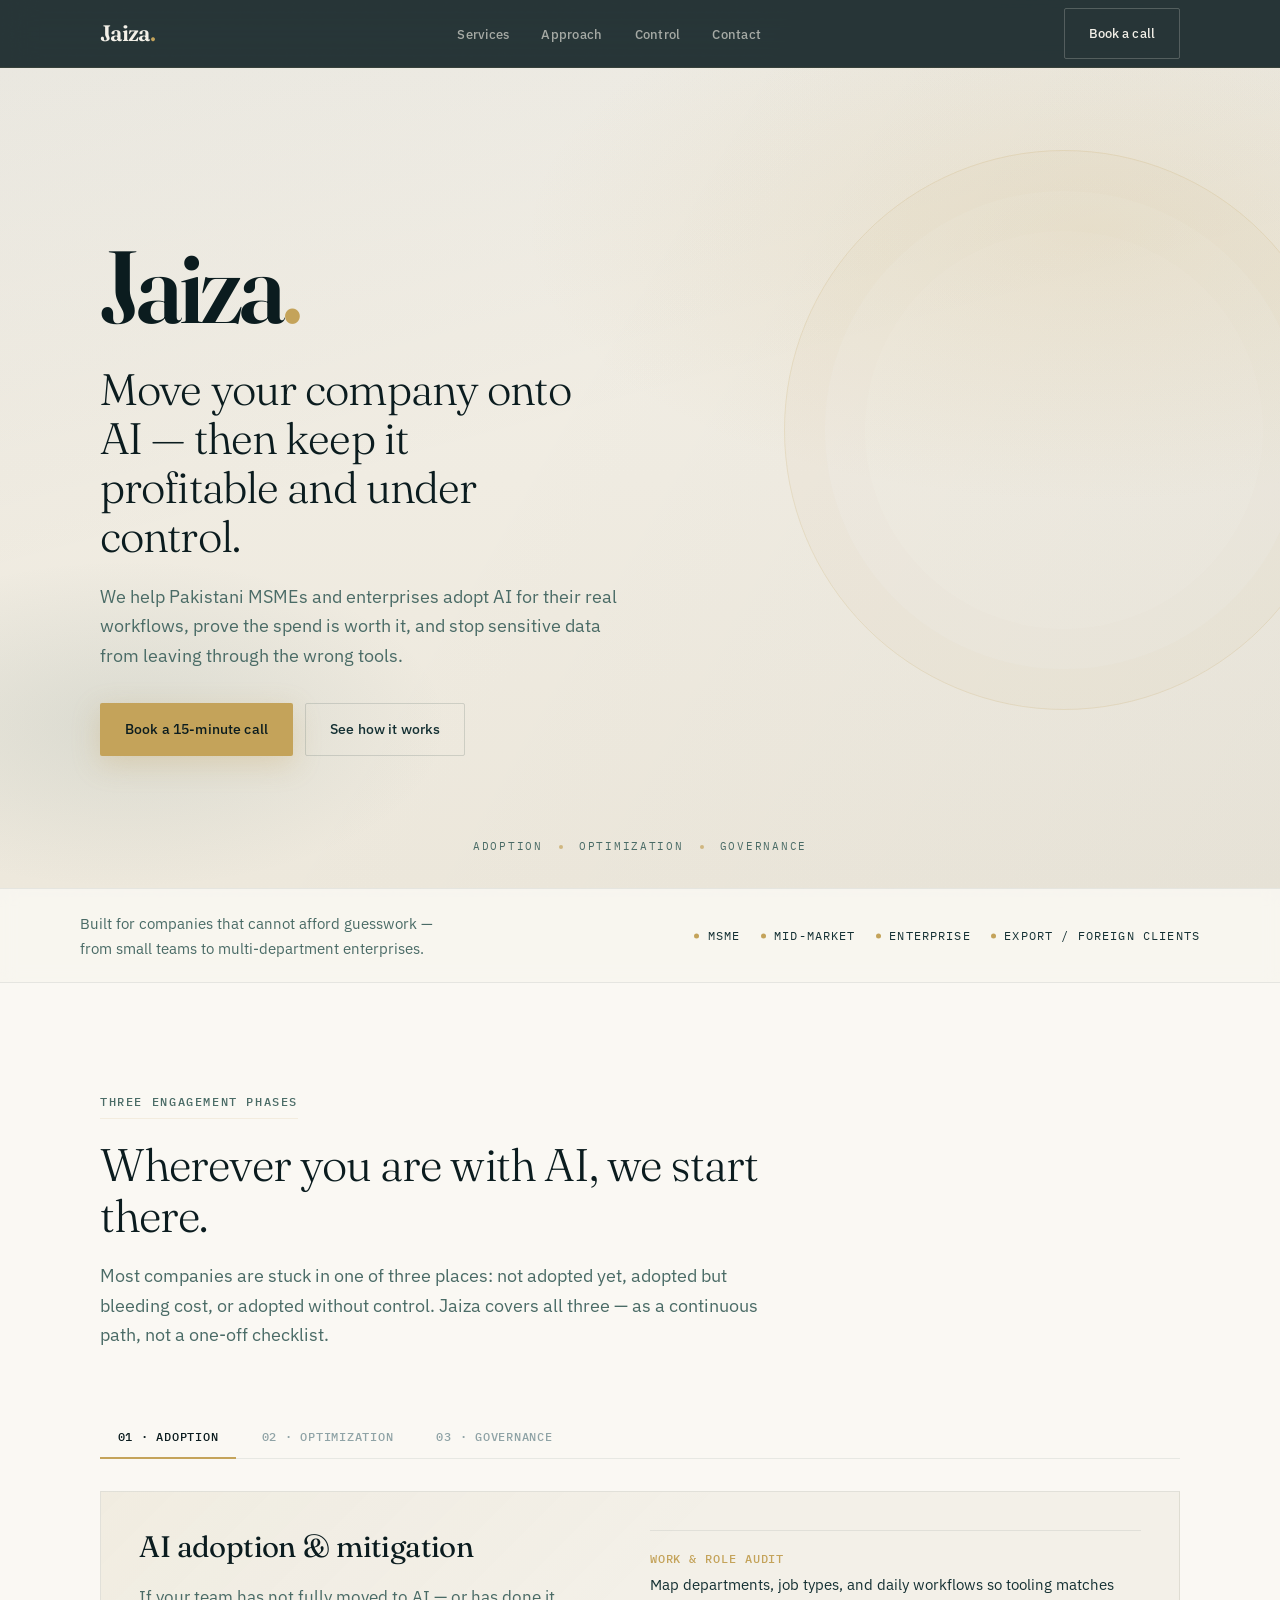
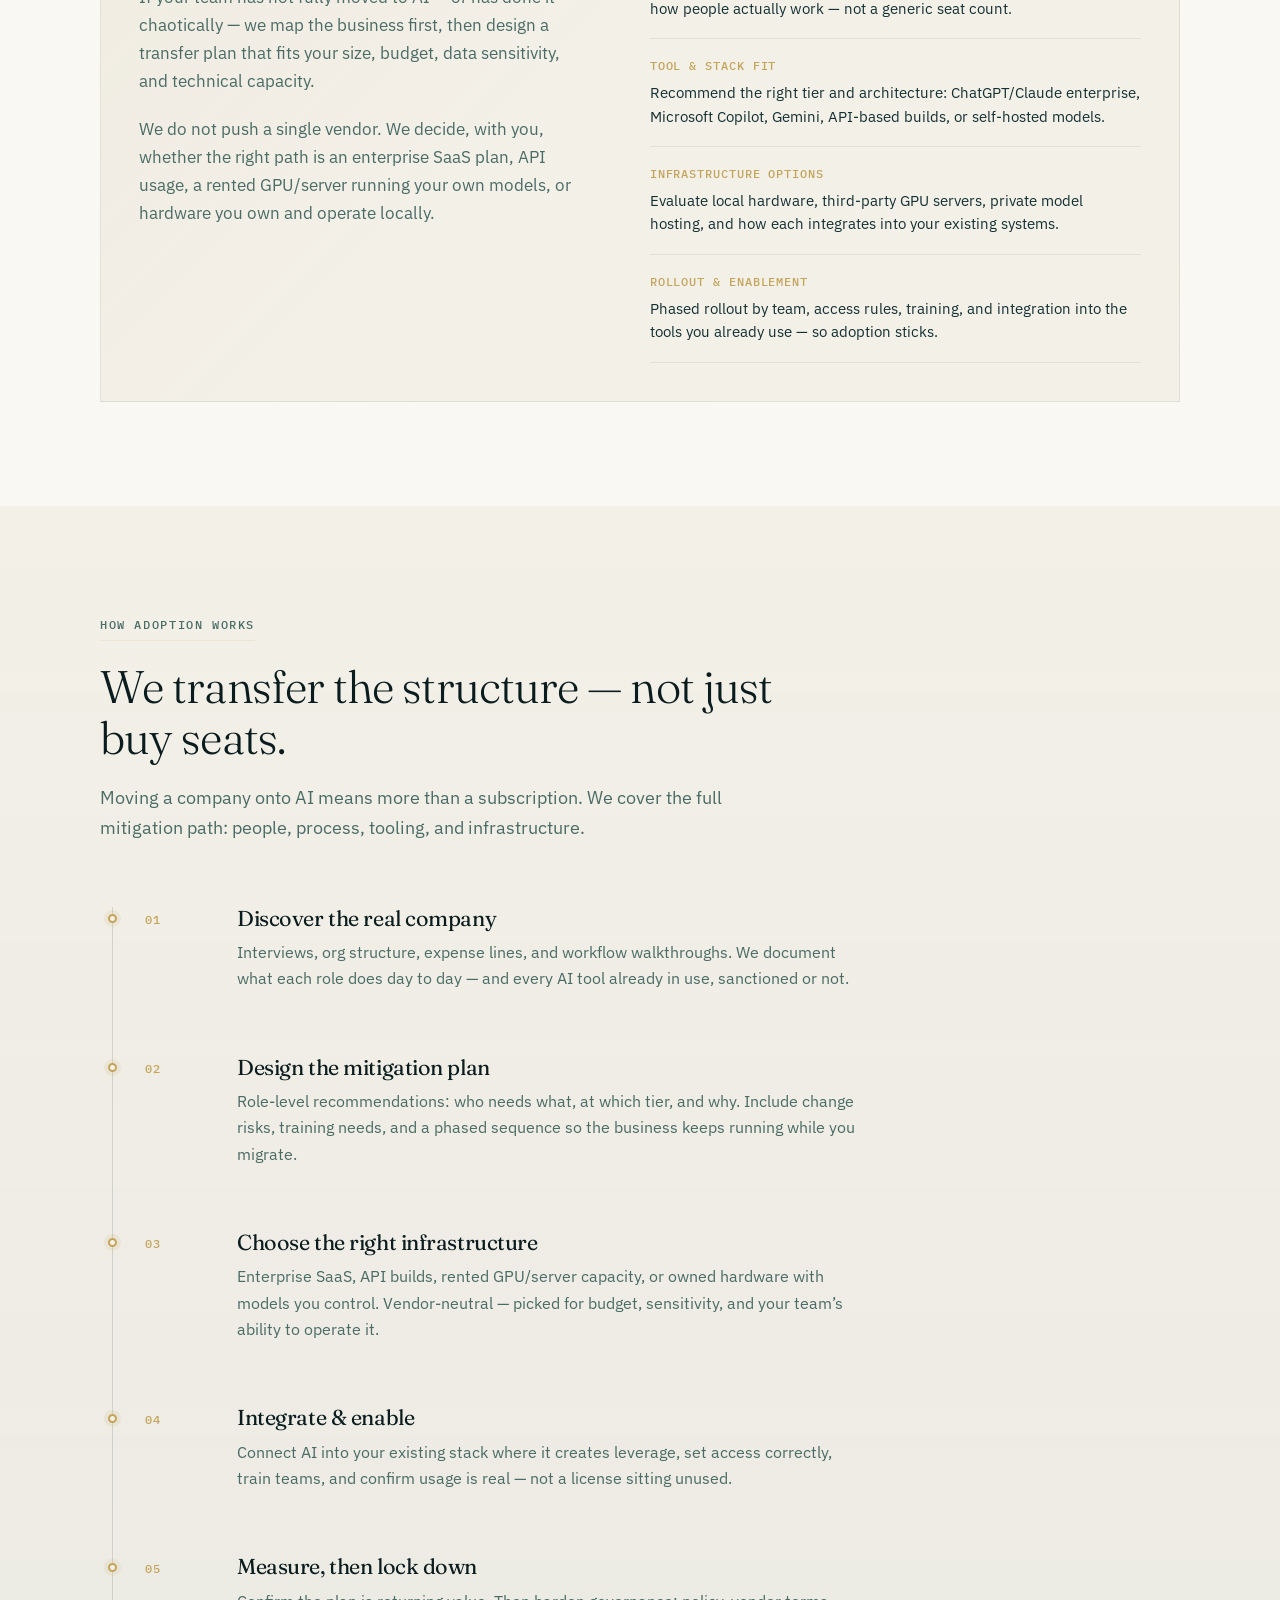
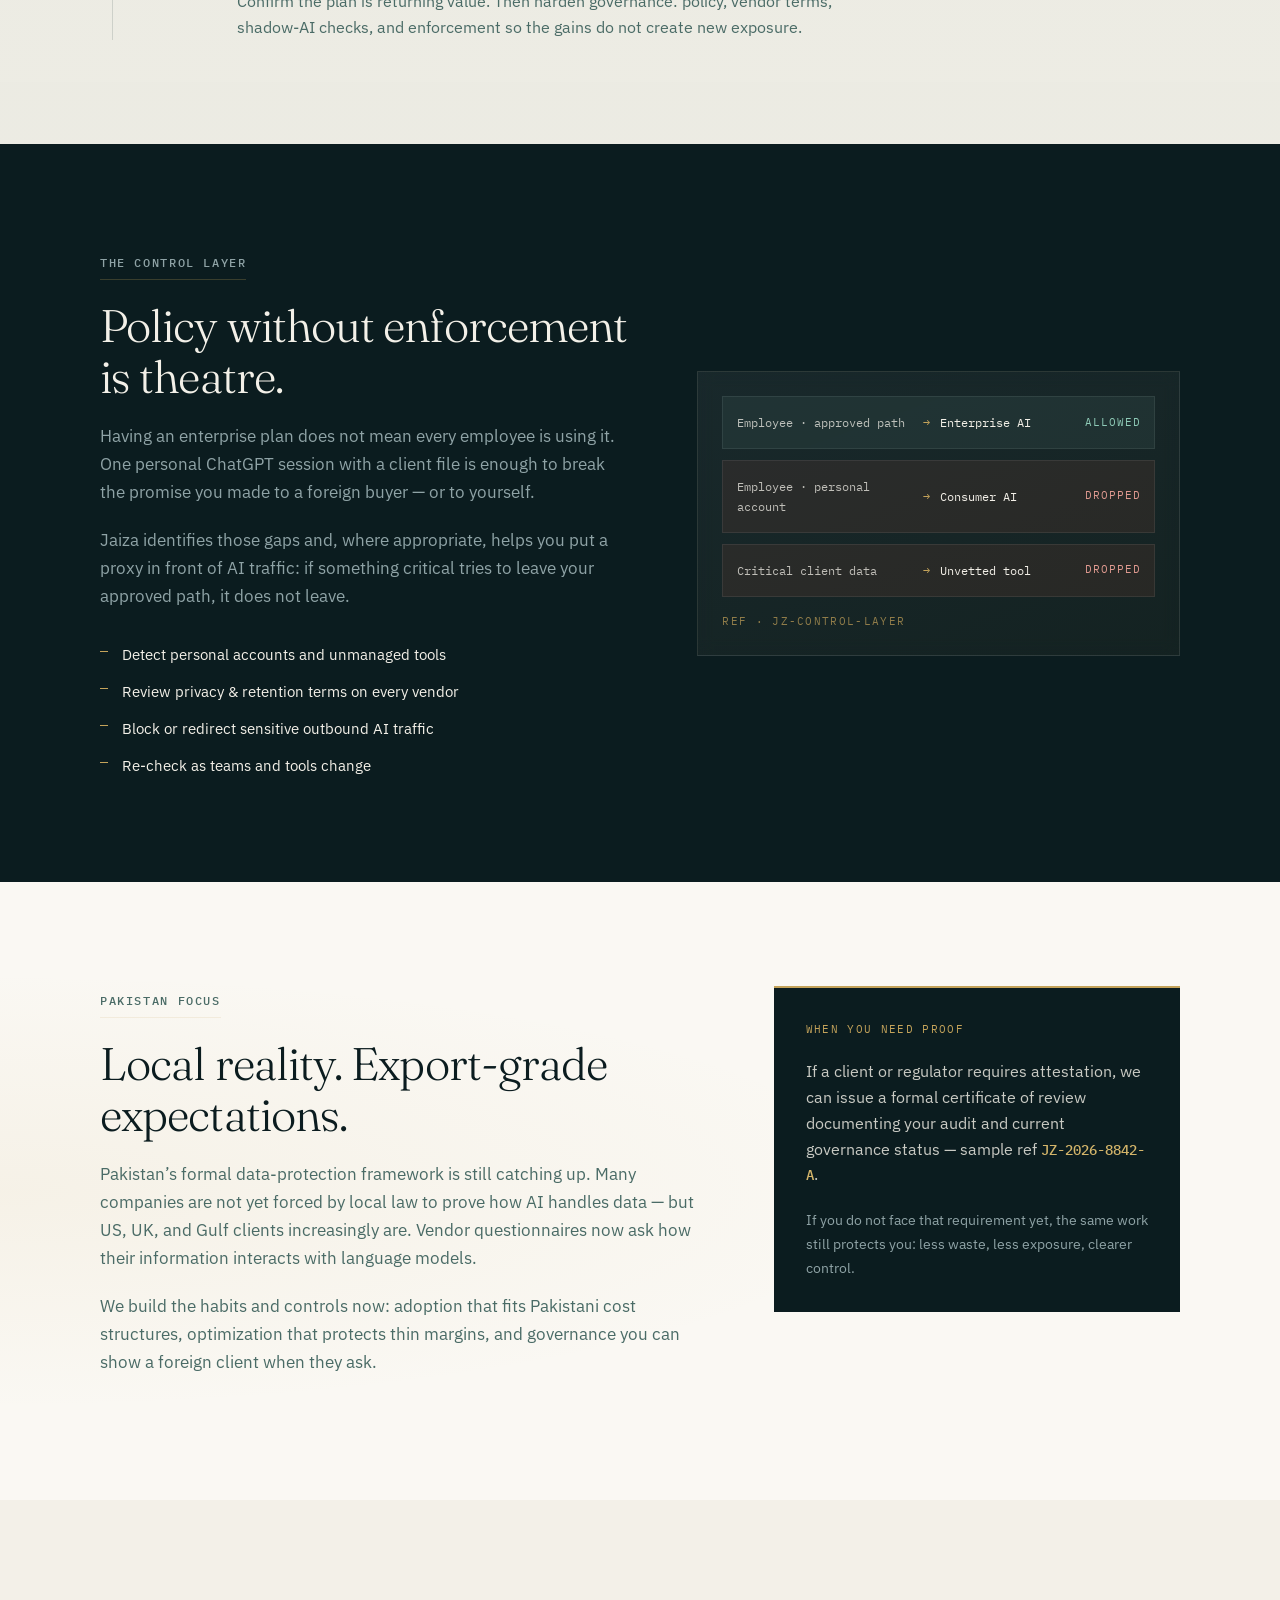
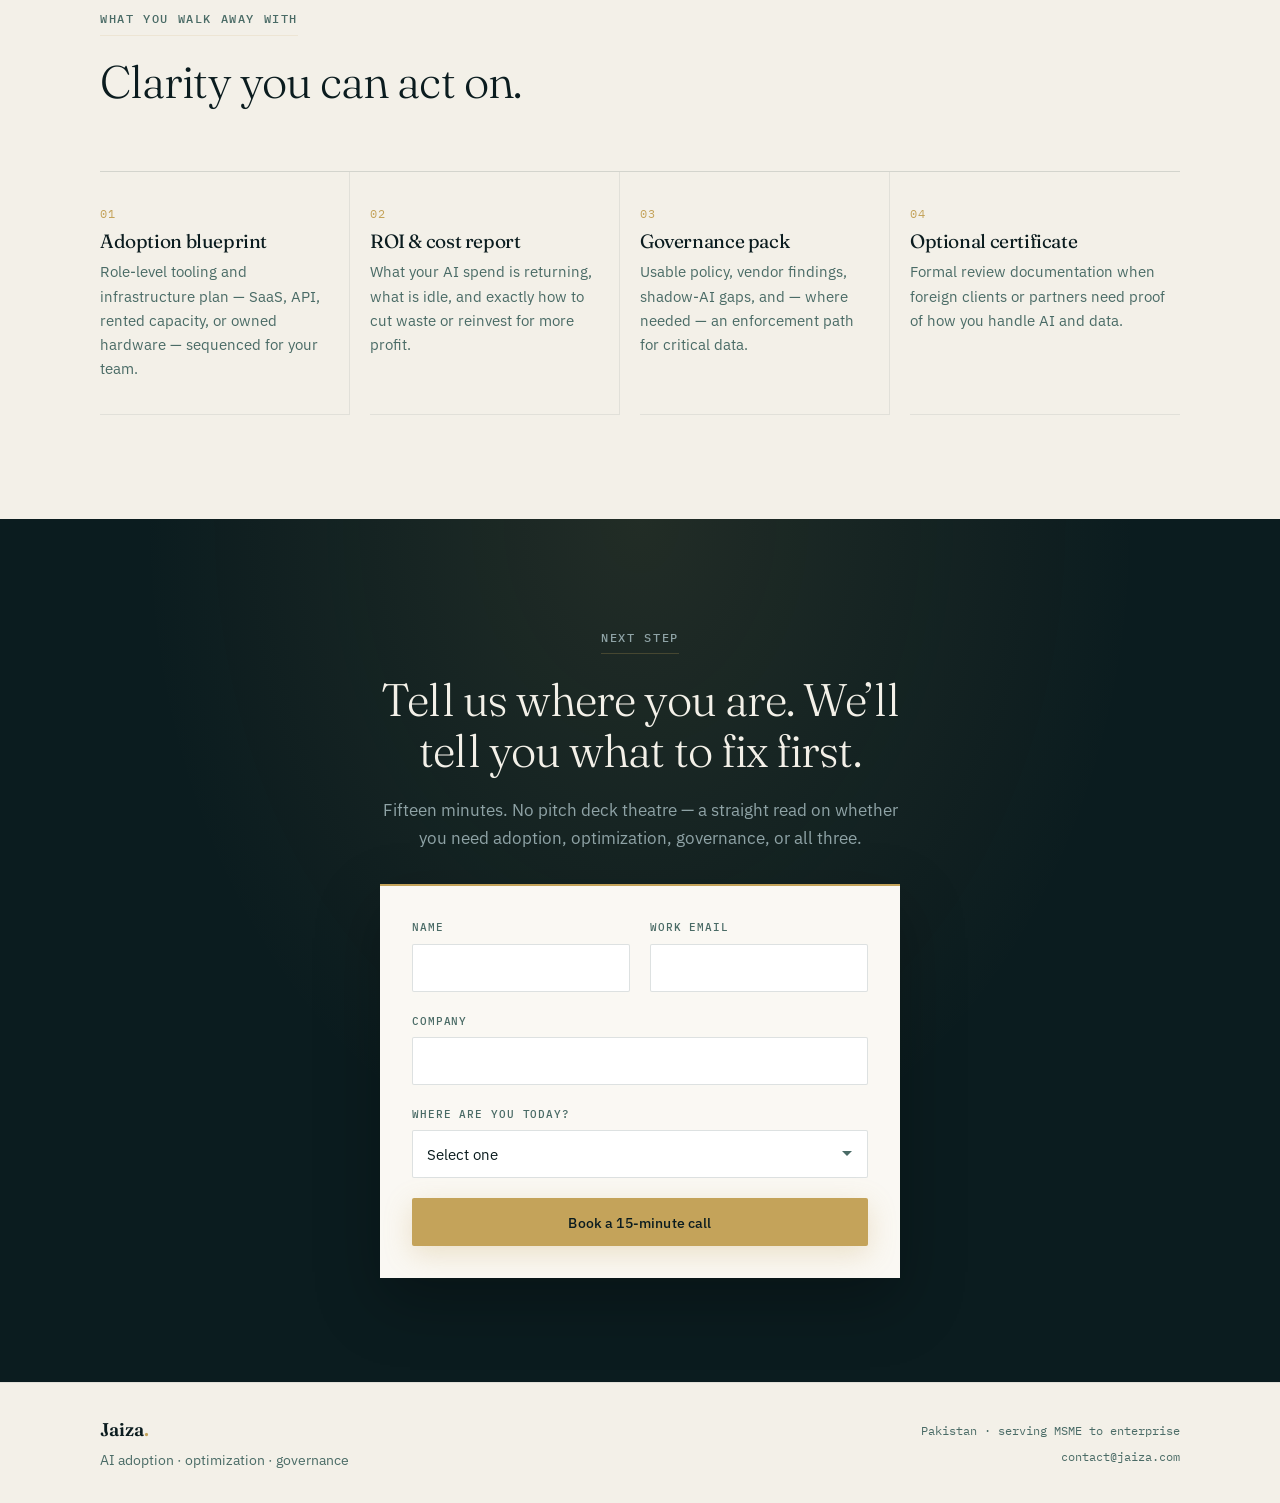
==== commit 38a19ab3: "Refine Jaiza site around adoption, optimization, and governance. Reposition the marketing page as a " ====
--- a/index.html
+++ b/index.html
@@ -3,194 +3,343 @@
 <head>
     <meta charset="UTF-8">
     <meta name="viewport" content="width=device-width, initial-scale=1.0">
-    <title>Jaiza | AI Governance & Optimization Audits</title>
-    <meta name="description" content="AI Governance & Optimization Audits. We help you adopt AI the right way for your size and budget, make sure it's paying for itself, and keep it governed as your team grows.">
+    <title>Jaiza | AI Adoption, Optimization & Governance</title>
+    <meta name="description" content="Jaiza helps Pakistani MSMEs and enterprises adopt AI the right way, prove it is paying for itself, and keep company data inside controlled infrastructure — with enforcement when it matters.">
     <link rel="preconnect" href="https://fonts.googleapis.com">
     <link rel="preconnect" href="https://fonts.gstatic.com" crossorigin>
-    <link href="https://fonts.googleapis.com/css2?family=Fraunces:opsz,wght@9..144,300;9..144,400;9..144,600&family=IBM+Plex+Mono:wght@400;500&family=Inter:wght@400;500;600;700&display=swap" rel="stylesheet">
+    <link href="https://fonts.googleapis.com/css2?family=Fraunces:opsz,wght@9..144,300;9..144,400;9..144,600;9..144,700&family=IBM+Plex+Mono:wght@400;500&family=IBM+Plex+Sans:wght@400;500;600&display=swap" rel="stylesheet">
     <link rel="stylesheet" href="styles.css">
 </head>
 <body>
-    <a class="skip-link" href="#main-content">Skip to main content</a>
+    <div class="ambient" aria-hidden="true">
+        <div class="ambient-orb ambient-orb-1"></div>
+        <div class="ambient-orb ambient-orb-2"></div>
+        <div class="ambient-grain"></div>
+    </div>
 
     <header class="site-header">
         <div class="container header-container">
-            <a href="#" class="brand-logo">Jaiza.</a>
+            <a href="#" class="brand-logo">Jaiza<span>.</span></a>
             <nav class="main-nav" id="mainNav" aria-label="Main navigation">
                 <ul>
-                    <li><a href="#about">About</a></li>
-                    <li><a href="#whatwedo">What We Do</a></li>
+                    <li><a href="#phases">Services</a></li>
+                    <li><a href="#approach">Approach</a></li>
+                    <li><a href="#control">Control</a></li>
                     <li><a href="#contact">Contact</a></li>
                 </ul>
             </nav>
             <div class="nav-overlay" id="navOverlay"></div>
-            <div class="header-actions">
-                <a href="#contact" class="btn btn-outline-light">Book a call</a>
-                <button class="mobile-toggle" id="mobileToggle" aria-label="Toggle navigation" aria-expanded="false" aria-controls="mainNav">
-                    <span></span>
-                    <span></span>
-                    <span></span>
-                </button>
-            </div>
+            <a href="#contact" class="btn btn-outline-light header-cta">Book a call</a>
+            <button class="mobile-toggle" id="mobileToggle" aria-label="Toggle navigation" aria-expanded="false">
+                <span></span>
+                <span></span>
+                <span></span>
+            </button>
         </div>
     </header>
 
-    <main id="main-content">
-        <section class="hero section-padding">
+    <main>
+        <section class="hero">
+            <div class="hero-plane" aria-hidden="true"></div>
             <div class="container hero-container">
-                <div class="hero-content fade-in-up">
-                    <span class="eyebrow-mono">REF: AI GOVERNANCE & ADOPTION REVIEW</span>
-                    <h1 class="hero-title">Is AI actually working for your company — or just running up a bill?</h1>
-                    <p class="hero-subtitle">We help you adopt AI the right way for your size and budget, make sure it's paying for itself, and keep it governed as your team grows — without your data ending up somewhere it shouldn't.</p>
+                <div class="hero-content reveal">
+                    <p class="brand-mark">Jaiza</p>
+                    <h1 class="hero-title">Move your company onto AI — then keep it profitable and under control.</h1>
+                    <p class="hero-subtitle">We help Pakistani MSMEs and enterprises adopt AI for their real workflows, prove the spend is worth it, and stop sensitive data from leaving through the wrong tools.</p>
                     <div class="hero-actions">
                         <a href="#contact" class="btn btn-primary">Book a 15-minute call</a>
-                        <a href="#whatwedo" class="btn btn-ghost">See our process</a>
-                    </div>
-                </div>
-                <div class="hero-visual fade-in" aria-hidden="true">
-                    <svg class="seal-icon" viewBox="0 0 100 100" xmlns="http://www.w3.org/2000/svg">
-                        <circle cx="50" cy="50" r="48" fill="none" stroke="var(--accent)" stroke-width="1"/>
-                        <circle cx="50" cy="50" r="42" fill="none" stroke="var(--accent)" stroke-width="0.5" stroke-dasharray="2 2"/>
-                        <circle cx="50" cy="50" r="32" fill="none" stroke="var(--accent)" stroke-width="1.5"/>
-                        <rect x="40" y="35" width="20" height="28" fill="none" stroke="var(--accent)" stroke-width="1.5"/>
-                        <line x1="45" y1="42" x2="55" y2="42" stroke="var(--accent)" stroke-width="1"/>
-                        <line x1="45" y1="48" x2="55" y2="48" stroke="var(--accent)" stroke-width="1"/>
-                        <line x1="45" y1="54" x2="50" y2="54" stroke="var(--accent)" stroke-width="1"/>
-                        <path d="M 50 10 L 50 5 M 50 90 L 50 95 M 10 50 L 5 50 M 90 50 L 95 50" stroke="var(--accent)" stroke-width="1"/>
-                    </svg>
-                </div>
-            </div>
-        </section>
-
-        <section id="about" class="problem-section section-padding">
-            <div class="container surface-panel">
-                <div class="grid-2 problem-grid fade-in-up">
-                    <div class="problem-text">
-                        <h2 class="section-title">Where most companies stand today.</h2>
-                        <p>AI adoption in most companies happens in one of two ways: either nobody has a plan, and employees pick their own tools with no policy behind it — or the company bought an enterprise plan without a clear picture of who actually needs it, for what, leaving expensive seats unused and no measurable return.</p>
-                        <p>Both paths create the same two outcomes: money spent without a clear benefit, and company or client data handled by tools nobody properly reviewed.</p>
-                    </div>
-                    <div class="problem-stats">
-                        <div class="stat-card">
-                            <span class="stat-mono">01 / SHADOW AI</span>
-                            <p>Employees using personal AI accounts for work, with no policy or visibility into what's actually happening.</p>
-                        </div>
-                        <div class="stat-card">
-                            <span class="stat-mono">02 / DATA EXPOSURE</span>
-                            <p>Company or client data processed by tools with no enterprise agreement or clear retention terms — including cases where most of a team has approved access, but one or two employees don't, and route sensitive data through personal accounts instead.</p>
-                        </div>
-                        <div class="stat-card">
-                            <span class="stat-mono">03 / UNCLEAR ROI</span>
-                            <p>AI spend that isn't tied to any measurable benefit — sometimes costing more than the value it returns.</p>
-                        </div>
-                        <div class="stat-card">
-                            <span class="stat-mono">04 / NO GOVERNANCE PLAN</span>
-                            <p>No process for reviewing, updating, or enforcing AI policy as the team and tool landscape change.</p>
-                        </div>
-                    </div>
-                </div>
-            </div>
-        </section>
-
-        <section id="whatwedo" class="audit-section section-padding">
+                        <a href="#phases" class="btn btn-ghost">See how it works</a>
+                    </div>
+                </div>
+            </div>
+            <div class="hero-rail" aria-hidden="true">
+                <span>ADOPTION</span>
+                <span class="rail-dot"></span>
+                <span>OPTIMIZATION</span>
+                <span class="rail-dot"></span>
+                <span>GOVERNANCE</span>
+            </div>
+        </section>
+
+        <section class=" cred-strip">
+            <div class="container cred-strip-inner reveal">
+                <p>Built for companies that cannot afford guesswork — from small teams to multi-department enterprises.</p>
+                <ul class="cred-list">
+                    <li>MSME</li>
+                    <li>Mid-market</li>
+                    <li>Enterprise</li>
+                    <li>Export / foreign clients</li>
+                </ul>
+            </div>
+        </section>
+
+        <section id="phases" class="phases-section section-padding">
             <div class="container">
-                <header class="section-header fade-in-up">
-                    <span class="eyebrow-mono">OUR APPROACH</span>
-                    <h2 class="section-title">A complete path from adoption to governance.</h2>
+                <header class="section-header reveal">
+                    <span class="eyebrow-mono">THREE ENGAGEMENT PHASES</span>
+                    <h2 class="section-title">Wherever you are with AI, we start there.</h2>
+                    <p class="section-lead">Most companies are stuck in one of three places: not adopted yet, adopted but bleeding cost, or adopted without control. Jaiza covers all three — as a continuous path, not a one-off checklist.</p>
                 </header>
 
-                <div class="process-steps">
-                    <div class="step-card fade-in-up">
-                        <div class="step-number">01</div>
-                        <h3 class="step-title">Assessment</h3>
-                        <p>We map your company's size, team structure, and actual workflows, and identify every AI tool already in use, sanctioned or not — through interviews, expense records, and workflow review.</p>
-                    </div>
-                    <div class="step-card fade-in-up">
-                        <div class="step-number">02</div>
-                        <h3 class="step-title">Custom Adoption Plan</h3>
-                        <p>Based on your team's real needs, we recommend the specific tools and tiers that fit — down to the role level. Where relevant, we also assess whether a locally hosted model, a rented GPU server, or a standard API-based plan is the better fit for your budget, data sensitivity, and technical capacity — vendor-neutral, based on what actually suits you rather than a fixed recommendation.</p>
-                    </div>
-                    <div class="step-card fade-in-up">
-                        <div class="step-number">03</div>
-                        <h3 class="step-title">ROI & Utilization Review</h3>
-                        <p>For companies already on a paid or enterprise plan: we review whether your current AI spend matches actual usage and value. If you're paying for enterprise seats that sit idle, or a plan that costs more than the value it returns, we'll tell you plainly — including recommending you scale down, not just up.</p>
-                    </div>
-                    <div class="step-card fade-in-up">
-                        <div class="step-number">04</div>
-                        <h3 class="step-title">Governance & Data Protection</h3>
-                        <p>We build a governance policy your team can realistically follow, and check that it's actually enforced — including catching cases where some employees have proper access but others are bypassing it entirely, whether by habit or oversight.</p>
-                    </div>
-                    <div class="step-card fade-in-up">
-                        <div class="step-number">05</div>
-                        <h3 class="step-title">Ongoing Review</h3>
-                        <p>AI usage and tooling change constantly. We offer periodic re-checks to confirm your policy still holds, your tooling still fits, and no new exposure has appeared since your last review.</p>
-                    </div>
-                </div>
-            </div>
-        </section>
-
-        <section class="deliverable-section section-padding">
-            <div class="container surface-panel">
-                <div class="deliverable-content grid-2 fade-in-up">
-                    <div class="deliverable-text">
-                        <span class="eyebrow-mono">THE CERTIFICATE</span>
-                        <h2 class="section-title">Documentation, when you need it.</h2>
-                        <p>Pakistan does not yet have a comprehensive, enacted data protection law — the Personal Data Protection Bill remains in draft, and the Prevention of Electronic Crimes Act (PECA) 2016, amended in 2025, addresses data misuse as a criminal matter rather than a full privacy framework. That means most Pakistani companies are not legally required, today, to prove how they handle AI and data.</p>
-                        <p>Foreign clients are a different story. A growing number of businesses in the US, UK, and Gulf region require vendors to formally attest to how client data is handled — including whether it passes through AI tools, and under what terms. If your clients (or their regulators) require this kind of attestation, we provide a formal certificate of review documenting your audit and current governance status.</p>
-                        <p>If your business doesn't yet face that requirement, we still recommend building good data-handling habits now — both because Pakistani law is expected to catch up eventually, and because it protects you regardless of what any regulator requires.</p>
-                        <div class="cert-reference">
-                            <span class="mono-label">SAMPLE REF:</span>
-                            <span class="mono-value">JZ-2024-8842-A</span>
-                        </div>
-                    </div>
-                    <div class="deliverable-visual" aria-hidden="true">
-                        <svg class="seal-icon seal-small" viewBox="0 0 100 100" xmlns="http://www.w3.org/2000/svg">
-                            <circle cx="50" cy="50" r="48" fill="none" stroke="var(--accent)" stroke-width="1"/>
-                            <circle cx="50" cy="50" r="42" fill="none" stroke="var(--accent)" stroke-width="0.5" stroke-dasharray="2 2"/>
-                            <circle cx="50" cy="50" r="32" fill="none" stroke="var(--accent)" stroke-width="1.5"/>
-                            <rect x="40" y="35" width="20" height="28" fill="none" stroke="var(--accent)" stroke-width="1.5"/>
-                            <line x1="45" y1="42" x2="55" y2="42" stroke="var(--accent)" stroke-width="1"/>
-                            <line x1="45" y1="48" x2="55" y2="48" stroke="var(--accent)" stroke-width="1"/>
-                            <line x1="45" y1="54" x2="50" y2="54" stroke="var(--accent)" stroke-width="1"/>
-                            <path d="M 50 10 L 50 5 M 50 90 L 50 95 M 10 50 L 5 50 M 90 50 L 95 50" stroke="var(--accent)" stroke-width="1"/>
-                        </svg>
-                        <div class="cert-mockup">
-                            <div class="cert-line head"></div>
-                            <div class="cert-line"></div>
-                            <div class="cert-line"></div>
-                            <div class="cert-line short"></div>
-                        </div>
-                    </div>
-                </div>
-            </div>
-        </section>
-
-        <section class="trigger-section section-padding">
-            <div class="container trigger-container fade-in-up">
-                <span class="eyebrow-mono">TIMING</span>
-                <h2 class="section-title">Why now.</h2>
-                <p>Foreign enterprises are increasingly updating vendor security questionnaires to include AI data-handling requirements, and a growing number explicitly ask how client data interacts with external language models. At the same time, AI tool costs are rising, and companies that adopted quickly without a plan are starting to ask whether the spend is actually paying off.</p>
-                <p>Both problems point to the same fix: a clear, honest picture of what you're using, what it's costing you, and what it's exposing — and a plan to fix all three.</p>
-            </div>
-        </section>
-
-        <section id="contact" class="contact-section section-padding dark-section">
-            <div class="container contact-container fade-in-up">
-                <h2 class="section-title text-light">Schedule an initial consultation.</h2>
-                <p class="text-light-muted">Book a 15-minute introductory call to discuss your organization's current AI usage and determine which parts of the review are right for you.</p>
+                <div class="phase-tabs" role="tablist" aria-label="Service phases">
+                    <button class="phase-tab is-active" role="tab" aria-selected="true" data-phase="adopt" id="tab-adopt">01 · Adoption</button>
+                    <button class="phase-tab" role="tab" aria-selected="false" data-phase="optimize" id="tab-optimize">02 · Optimization</button>
+                    <button class="phase-tab" role="tab" aria-selected="false" data-phase="govern" id="tab-govern">03 · Governance</button>
+                </div>
+
+                <div class="phase-panels">
+                    <article class="phase-panel is-active" id="panel-adopt" role="tabpanel" aria-labelledby="tab-adopt">
+                        <div class="phase-panel-grid">
+                            <div>
+                                <h3>AI adoption &amp; mitigation</h3>
+                                <p>If your team has not fully moved to AI — or has done it chaotically — we map the business first, then design a transfer plan that fits your size, budget, data sensitivity, and technical capacity.</p>
+                                <p>We do not push a single vendor. We decide, with you, whether the right path is an enterprise SaaS plan, API usage, a rented GPU/server running your own models, or hardware you own and operate locally.</p>
+                            </div>
+                            <ul class="phase-points">
+                                <li>
+                                    <span class="point-label">Work &amp; role audit</span>
+                                    <span>Map departments, job types, and daily workflows so tooling matches how people actually work — not a generic seat count.</span>
+                                </li>
+                                <li>
+                                    <span class="point-label">Tool &amp; stack fit</span>
+                                    <span>Recommend the right tier and architecture: ChatGPT/Claude enterprise, Microsoft Copilot, Gemini, API-based builds, or self-hosted models.</span>
+                                </li>
+                                <li>
+                                    <span class="point-label">Infrastructure options</span>
+                                    <span>Evaluate local hardware, third-party GPU servers, private model hosting, and how each integrates into your existing systems.</span>
+                                </li>
+                                <li>
+                                    <span class="point-label">Rollout &amp; enablement</span>
+                                    <span>Phased rollout by team, access rules, training, and integration into the tools you already use — so adoption sticks.</span>
+                                </li>
+                            </ul>
+                        </div>
+                    </article>
+
+                    <article class="phase-panel" id="panel-optimize" role="tabpanel" aria-labelledby="tab-optimize" hidden>
+                        <div class="phase-panel-grid">
+                            <div>
+                                <h3>ROI &amp; optimization audit</h3>
+                                <p>If you are already on AI, we pressure-test whether the plan and infrastructure are actually working in your favour. An AI bill that outruns the value it creates is not a transformation — it is a leak.</p>
+                                <p>You get a clear report: what is paying off, what is idle, what should be scaled down, consolidated, or re-architected — including when the honest recommendation is to spend less.</p>
+                            </div>
+                            <ul class="phase-points">
+                                <li>
+                                    <span class="point-label">Utilization review</span>
+                                    <span>Which seats, APIs, and models are used — and which are paid for but idle.</span>
+                                </li>
+                                <li>
+                                    <span class="point-label">Cost vs. value</span>
+                                    <span>Tie spend to measurable outcomes: hours saved, throughput, revenue impact, error reduction.</span>
+                                </li>
+                                <li>
+                                    <span class="point-label">Architecture tuning</span>
+                                    <span>Right-size models and routes — expensive models only where they earn it; cheaper or local options everywhere else.</span>
+                                </li>
+                                <li>
+                                    <span class="point-label">Profit-first recommendations</span>
+                                    <span>Concrete changes to cut waste and increase return, with a before/after cost picture.</span>
+                                </li>
+                            </ul>
+                        </div>
+                    </article>
+
+                    <article class="phase-panel" id="panel-govern" role="tabpanel" aria-labelledby="tab-govern" hidden>
+                        <div class="phase-panel-grid">
+                            <div>
+                                <h3>Governance &amp; data control</h3>
+                                <p>Even a well-chosen enterprise plan fails if one employee pastes client data into a personal account. We audit how data actually moves, review vendor privacy terms, and put enforcement in front of the problem — not just a PDF policy on a shelf.</p>
+                                <p>Where needed, we help install a control layer: traffic that tries to leave with critical data outside your approved enterprise path can be blocked or redirected.</p>
+                            </div>
+                            <ul class="phase-points">
+                                <li>
+                                    <span class="point-label">Shadow AI discovery</span>
+                                    <span>Find personal accounts, unmanaged tools, and gaps where approved access exists but is not used.</span>
+                                </li>
+                                <li>
+                                    <span class="point-label">Vendor &amp; privacy review</span>
+                                    <span>Check retention, training use of data, and contractual terms on every AI service in play.</span>
+                                </li>
+                                <li>
+                                    <span class="point-label">Policy that people follow</span>
+                                    <span>Practical rules by role, with enforcement and periodic re-checks as tools and teams change.</span>
+                                </li>
+                                <li>
+                                    <span class="point-label">Enforcement proxy</span>
+                                    <span>Route AI traffic through controlled infrastructure. Critical data leaving outside the enterprise path can be dropped.</span>
+                                </li>
+                            </ul>
+                        </div>
+                    </article>
+                </div>
+            </div>
+        </section>
+
+        <section id="approach" class="approach-section section-padding">
+            <div class="container">
+                <header class="section-header reveal">
+                    <span class="eyebrow-mono">HOW ADOPTION WORKS</span>
+                    <h2 class="section-title">We transfer the structure — not just buy seats.</h2>
+                    <p class="section-lead">Moving a company onto AI means more than a subscription. We cover the full mitigation path: people, process, tooling, and infrastructure.</p>
+                </header>
+
+                <ol class="approach-timeline">
+                    <li class="reveal">
+                        <span class="timeline-num">01</span>
+                        <div>
+                            <h3>Discover the real company</h3>
+                            <p>Interviews, org structure, expense lines, and workflow walkthroughs. We document what each role does day to day — and every AI tool already in use, sanctioned or not.</p>
+                        </div>
+                    </li>
+                    <li class="reveal">
+                        <span class="timeline-num">02</span>
+                        <div>
+                            <h3>Design the mitigation plan</h3>
+                            <p>Role-level recommendations: who needs what, at which tier, and why. Include change risks, training needs, and a phased sequence so the business keeps running while you migrate.</p>
+                        </div>
+                    </li>
+                    <li class="reveal">
+                        <span class="timeline-num">03</span>
+                        <div>
+                            <h3>Choose the right infrastructure</h3>
+                            <p>Enterprise SaaS, API builds, rented GPU/server capacity, or owned hardware with models you control. Vendor-neutral — picked for budget, sensitivity, and your team’s ability to operate it.</p>
+                        </div>
+                    </li>
+                    <li class="reveal">
+                        <span class="timeline-num">04</span>
+                        <div>
+                            <h3>Integrate &amp; enable</h3>
+                            <p>Connect AI into your existing stack where it creates leverage, set access correctly, train teams, and confirm usage is real — not a license sitting unused.</p>
+                        </div>
+                    </li>
+                    <li class="reveal">
+                        <span class="timeline-num">05</span>
+                        <div>
+                            <h3>Measure, then lock down</h3>
+                            <p>Confirm the plan is returning value. Then harden governance: policy, vendor terms, shadow-AI checks, and enforcement so the gains do not create new exposure.</p>
+                        </div>
+                    </li>
+                </ol>
+            </div>
+        </section>
+
+        <section id="control" class="control-section section-padding">
+            <div class="container control-grid reveal">
+                <div class="control-copy">
+                    <span class="eyebrow-mono">THE CONTROL LAYER</span>
+                    <h2 class="section-title">Policy without enforcement is theatre.</h2>
+                    <p>Having an enterprise plan does not mean every employee is using it. One personal ChatGPT session with a client file is enough to break the promise you made to a foreign buyer — or to yourself.</p>
+                    <p>Jaiza identifies those gaps and, where appropriate, helps you put a proxy in front of AI traffic: if something critical tries to leave your approved path, it does not leave.</p>
+                    <ul class="control-list">
+                        <li>Detect personal accounts and unmanaged tools</li>
+                        <li>Review privacy &amp; retention terms on every vendor</li>
+                        <li>Block or redirect sensitive outbound AI traffic</li>
+                        <li>Re-check as teams and tools change</li>
+                    </ul>
+                </div>
+                <aside class="control-visual" aria-hidden="true">
+                    <div class="flow-card">
+                        <div class="flow-row ok">
+                            <span class="flow-src">Employee · approved path</span>
+                            <span class="flow-arrow">→</span>
+                            <span class="flow-dst">Enterprise AI</span>
+                            <span class="flow-status">Allowed</span>
+                        </div>
+                        <div class="flow-row block">
+                            <span class="flow-src">Employee · personal account</span>
+                            <span class="flow-arrow">→</span>
+                            <span class="flow-dst">Consumer AI</span>
+                            <span class="flow-status">Dropped</span>
+                        </div>
+                        <div class="flow-row block">
+                            <span class="flow-src">Critical client data</span>
+                            <span class="flow-arrow">→</span>
+                            <span class="flow-dst">Unvetted tool</span>
+                            <span class="flow-status">Dropped</span>
+                        </div>
+                        <p class="flow-caption">REF · JZ-CONTROL-LAYER</p>
+                    </div>
+                </aside>
+            </div>
+        </section>
+
+        <section class="market-section section-padding">
+            <div class="container market-grid reveal">
+                <div>
+                    <span class="eyebrow-mono">PAKISTAN FOCUS</span>
+                    <h2 class="section-title">Local reality. Export-grade expectations.</h2>
+                    <p>Pakistan’s formal data-protection framework is still catching up. Many companies are not yet forced by local law to prove how AI handles data — but US, UK, and Gulf clients increasingly are. Vendor questionnaires now ask how their information interacts with language models.</p>
+                    <p>We build the habits and controls now: adoption that fits Pakistani cost structures, optimization that protects thin margins, and governance you can show a foreign client when they ask.</p>
+                </div>
+                <div class="market-note">
+                    <span class="mono-label">WHEN YOU NEED PROOF</span>
+                    <p>If a client or regulator requires attestation, we can issue a formal certificate of review documenting your audit and current governance status — sample ref <strong>JZ-2026-8842-A</strong>.</p>
+                    <p class="market-note-sub">If you do not face that requirement yet, the same work still protects you: less waste, less exposure, clearer control.</p>
+                </div>
+            </div>
+        </section>
+
+        <section class="outcomes-section section-padding">
+            <div class="container">
+                <header class="section-header reveal">
+                    <span class="eyebrow-mono">WHAT YOU WALK AWAY WITH</span>
+                    <h2 class="section-title">Clarity you can act on.</h2>
+                </header>
+                <div class="outcomes-grid">
+                    <article class="outcome reveal">
+                        <span class="outcome-num">01</span>
+                        <h3>Adoption blueprint</h3>
+                        <p>Role-level tooling and infrastructure plan — SaaS, API, rented capacity, or owned hardware — sequenced for your team.</p>
+                    </article>
+                    <article class="outcome reveal">
+                        <span class="outcome-num">02</span>
+                        <h3>ROI &amp; cost report</h3>
+                        <p>What your AI spend is returning, what is idle, and exactly how to cut waste or reinvest for more profit.</p>
+                    </article>
+                    <article class="outcome reveal">
+                        <span class="outcome-num">03</span>
+                        <h3>Governance pack</h3>
+                        <p>Usable policy, vendor findings, shadow-AI gaps, and — where needed — an enforcement path for critical data.</p>
+                    </article>
+                    <article class="outcome reveal">
+                        <span class="outcome-num">04</span>
+                        <h3>Optional certificate</h3>
+                        <p>Formal review documentation when foreign clients or partners need proof of how you handle AI and data.</p>
+                    </article>
+                </div>
+            </div>
+        </section>
+
+        <section id="contact" class="contact-section section-padding">
+            <div class="container contact-container reveal">
+                <span class="eyebrow-mono eyebrow-on-dark">NEXT STEP</span>
+                <h2 class="section-title">Tell us where you are. We’ll tell you what to fix first.</h2>
+                <p class="contact-lead">Fifteen minutes. No pitch deck theatre — a straight read on whether you need adoption, optimization, governance, or all three.</p>
 
                 <form class="contact-form" action="https://formspree.io/f/placeholder" method="POST">
-                    <div class="form-group">
-                        <label for="name">Name</label>
-                        <input type="text" id="name" name="name" required>
-                    </div>
-                    <div class="form-group">
-                        <label for="email">Work Email</label>
-                        <input type="email" id="email" name="email" required>
+                    <div class="form-row">
+                        <div class="form-group">
+                            <label for="name">Name</label>
+                            <input type="text" id="name" name="name" required autocomplete="name">
+                        </div>
+                        <div class="form-group">
+                            <label for="email">Work email</label>
+                            <input type="email" id="email" name="email" required autocomplete="email">
+                        </div>
                     </div>
                     <div class="form-group">
                         <label for="company">Company</label>
-                        <input type="text" id="company" name="company" required>
+                        <input type="text" id="company" name="company" required autocomplete="organization">
+                    </div>
+                    <div class="form-group">
+                        <label for="stage">Where are you today?</label>
+                        <select id="stage" name="stage" required>
+                            <option value="" disabled selected>Select one</option>
+                            <option value="not-adopted">Not fully on AI yet — need adoption / mitigation</option>
+                            <option value="adopted-unclear-roi">On AI, but unsure if it is paying off</option>
+                            <option value="need-governance">On AI, need governance &amp; data control</option>
+                            <option value="all">All of the above / not sure</option>
+                        </select>
                     </div>
                     <button type="submit" class="btn btn-primary btn-block">Book a 15-minute call</button>
                 </form>
@@ -201,10 +350,11 @@
     <footer class="site-footer">
         <div class="container footer-container">
             <div class="footer-brand">
-                <span class="footer-logo">Jaiza.</span>
-                <span class="footer-tagline">AI Governance & Optimization Audits</span>
-            </div>
-            <div class="footer-contact">
+                <span class="footer-logo">Jaiza<span>.</span></span>
+                <span class="footer-tagline">AI adoption · optimization · governance</span>
+            </div>
+            <div class="footer-meta">
+                <span>Pakistan · serving MSME to enterprise</span>
                 <a href="mailto:contact@jaiza.com">contact@jaiza.com</a>
             </div>
         </div>
--- a/styles.css
+++ b/styles.css
@@ -1,65 +1,44 @@
+/*
+    Jaiza | Premium marketing system
+    Deep teal · brass · paper atmosphere
+*/
+
 :root {
-    --bg: #f4f6fb;
-    --surface: #ffffff;
-    --surface-soft: #f8f9fc;
-    --ink: #0f172a;
-    --ink-soft: #475569;
-    --ink-muted: #64748b;
-    --brand-950: #0a1229;
-    --brand-900: #0f1b3b;
-    --brand-800: #142651;
-    --accent: #d6b16a;
-    --accent-soft: rgba(214, 177, 106, 0.18);
-    --line: rgba(15, 23, 42, 0.1);
-
-    --font-display: 'Fraunces', serif;
-    --font-body: 'Inter', sans-serif;
-    --font-mono: 'IBM Plex Mono', monospace;
-
-    --step-0: 0.25rem;
-    --step-1: 0.5rem;
-    --step-2: 0.75rem;
-    --step-3: 1rem;
-    --step-4: 1.5rem;
-    --step-5: 2rem;
-    --step-6: 3rem;
-    --step-7: 4rem;
-    --step-8: 5rem;
-
-    --radius-sm: 0.55rem;
-    --radius-md: 0.95rem;
-    --radius-lg: 1.35rem;
-
-    --shadow-sm: 0 2px 10px rgba(15, 23, 42, 0.05);
-    --shadow-md: 0 14px 38px rgba(15, 23, 42, 0.08);
-    --shadow-lg: 0 24px 60px rgba(10, 18, 41, 0.22);
-
-    --transition-base: 220ms ease;
-    --transition-slow: 500ms cubic-bezier(0.22, 1, 0.36, 1);
+    --ink: #0B1C1F;
+    --ink-soft: #143033;
+    --paper: #F3F0E8;
+    --paper-elevated: #FAF8F3;
+    --brass: #C4A35A;
+    --brass-bright: #D4B56A;
+    --brass-dim: rgba(196, 163, 90, 0.14);
+    --sage: #4A6B66;
+    --mist: #8FA3A6;
+    --line: rgba(15, 42, 46, 0.08);
+    --line-strong: rgba(15, 42, 46, 0.14);
+    --danger: #A84B3F;
+
+    --font-display: 'Fraunces', Georgia, serif;
+    --font-body: 'IBM Plex Sans', system-ui, sans-serif;
+    --font-mono: 'IBM Plex Mono', ui-monospace, monospace;
+
+    --space-xs: 0.25rem;
+    --space-sm: 0.5rem;
+    --space-md: 1.25rem;
+    --space-lg: 2rem;
+    --space-xl: 4rem;
+    --space-2xl: 6.5rem;
+    --space-3xl: 9rem;
+
+    --radius: 2px;
+    --ease: cubic-bezier(0.22, 1, 0.36, 1);
+    --header-h: 4.25rem;
+    --max: 1120px;
 }
 
 *, *::before, *::after {
     box-sizing: border-box;
     margin: 0;
     padding: 0;
-}
-
-html {
-    font-size: 16px;
-    scroll-behavior: smooth;
-    scroll-padding-top: 5.5rem;
-}
-
-body {
-    font-family: var(--font-body);
-    background:
-        radial-gradient(circle at 8% -10%, rgba(20, 38, 81, 0.16), transparent 44%),
-        radial-gradient(circle at 92% 4%, rgba(214, 177, 106, 0.12), transparent 46%),
-        var(--bg);
-    color: var(--ink);
-    line-height: 1.65;
-    -webkit-font-smoothing: antialiased;
-    overflow-x: clip;
 }
 
 @media (prefers-reduced-motion: reduce) {
@@ -71,219 +50,287 @@
     }
 }
 
+html {
+    scroll-behavior: smooth;
+    font-size: 16px;
+    scroll-padding-top: calc(var(--header-h) + 1rem);
+}
+
+body {
+    background: var(--paper);
+    color: var(--ink);
+    font-family: var(--font-body);
+    line-height: 1.65;
+    -webkit-font-smoothing: antialiased;
+    overflow-x: hidden;
+}
+
+/* Ambient atmosphere */
+.ambient {
+    position: fixed;
+    inset: 0;
+    pointer-events: none;
+    z-index: 0;
+    overflow: hidden;
+}
+
+.ambient-orb {
+    position: absolute;
+    border-radius: 50%;
+    filter: blur(80px);
+    opacity: 0.45;
+    animation: drift 18s var(--ease) infinite alternate;
+}
+
+.ambient-orb-1 {
+    width: 48vw;
+    height: 48vw;
+    max-width: 640px;
+    max-height: 640px;
+    background: radial-gradient(circle, rgba(196, 163, 90, 0.22), transparent 70%);
+    top: -10%;
+    right: -8%;
+}
+
+.ambient-orb-2 {
+    width: 40vw;
+    height: 40vw;
+    max-width: 520px;
+    max-height: 520px;
+    background: radial-gradient(circle, rgba(74, 107, 102, 0.18), transparent 70%);
+    bottom: 10%;
+    left: -12%;
+    animation-delay: -6s;
+}
+
+.ambient-grain {
+    position: absolute;
+    inset: 0;
+    opacity: 0.035;
+    background-image: url("data:image/svg+xml,%3Csvg viewBox='0 0 256 256' xmlns='http://www.w3.org/2000/svg'%3E%3Cfilter id='n'%3E%3CfeTurbulence type='fractalNoise' baseFrequency='0.85' numOctaves='4' stitchTiles='stitch'/%3E%3C/filter%3E%3Crect width='100%25' height='100%25' filter='url(%23n)'/%3E%3C/svg%3E");
+}
+
+@keyframes drift {
+    from { transform: translate(0, 0) scale(1); }
+    to { transform: translate(-3%, 4%) scale(1.06); }
+}
+
+header, main, footer {
+    position: relative;
+    z-index: 1;
+}
+
 h1, h2, h3 {
-    color: var(--ink);
-    line-height: 1.15;
-    letter-spacing: -0.015em;
     font-family: var(--font-display);
     font-weight: 400;
+    line-height: 1.12;
+    letter-spacing: -0.02em;
+    color: var(--ink);
 }
 
 p {
-    color: var(--ink-soft);
-    max-width: 65ch;
+    margin-bottom: var(--space-md);
+    font-size: 1.0625rem;
+    max-width: 62ch;
 }
 
 a {
     color: inherit;
     text-decoration: none;
-}
-
-::selection {
-    background-color: var(--accent-soft);
-}
-
-.skip-link {
-    position: absolute;
-    left: var(--step-3);
-    top: -100%;
-    z-index: 999;
-    padding: var(--step-2) var(--step-3);
-    border-radius: var(--radius-sm);
-    background: var(--ink);
-    color: #fff;
-}
-
-.skip-link:focus {
-    top: var(--step-2);
+    transition: color 0.25s var(--ease);
 }
 
 a:focus-visible,
 button:focus-visible,
-input:focus-visible {
-    outline: 2px solid var(--accent);
+input:focus-visible,
+select:focus-visible {
+    outline: 2px solid var(--brass);
     outline-offset: 3px;
 }
 
+::selection {
+    background: var(--brass-dim);
+    color: var(--ink);
+}
+
 .container {
-    width: min(1160px, 100% - 2.4rem);
-    margin-inline: auto;
+    width: 100%;
+    max-width: var(--max);
+    margin: 0 auto;
+    padding: 0 var(--space-md);
 }
 
 .section-padding {
-    padding-block: clamp(3.5rem, 8vw, 6.2rem);
+    padding: var(--space-2xl) 0;
+}
+
+.section-header {
+    max-width: 720px;
+    margin-bottom: var(--space-xl);
 }
 
 .section-title {
-    font-size: clamp(2rem, 3.8vw, 3rem);
+    font-size: clamp(2rem, 3.8vw, 2.85rem);
+    font-weight: 300;
+    margin-bottom: var(--space-md);
+}
+
+.section-lead {
+    color: var(--sage);
+    font-size: 1.125rem;
+    margin-bottom: 0;
 }
 
 .eyebrow-mono {
-    display: inline-flex;
-    align-items: center;
-    gap: var(--step-1);
-    margin-bottom: var(--step-4);
-    font: 500 0.75rem/1.2 var(--font-mono);
+    display: inline-block;
+    font-family: var(--font-mono);
+    font-size: 0.72rem;
+    font-weight: 500;
     letter-spacing: 0.14em;
     text-transform: uppercase;
-    color: var(--ink-muted);
-}
-
-.eyebrow-mono::before {
-    content: '';
-    width: 2.1rem;
-    height: 1px;
-    background: linear-gradient(90deg, transparent, var(--accent));
-}
-
-.surface-panel {
-    border: 1px solid var(--line);
-    border-radius: var(--radius-lg);
-    padding: clamp(1.25rem, 2.3vw, 2rem);
-    background: linear-gradient(180deg, #ffffff, #fbfcff);
-    box-shadow: var(--shadow-sm);
-}
-
+    color: var(--sage);
+    margin-bottom: var(--space-md);
+    padding-bottom: 0.4rem;
+    border-bottom: 1px solid var(--brass-dim);
+}
+
+.eyebrow-on-dark {
+    color: var(--mist);
+    border-bottom-color: rgba(196, 163, 90, 0.25);
+}
+
+/* Buttons */
 .btn {
     display: inline-flex;
     align-items: center;
     justify-content: center;
-    gap: var(--step-1);
-    border-radius: 999px;
+    gap: 0.5rem;
+    padding: 0.85rem 1.5rem;
+    font-family: var(--font-body);
+    font-size: 0.9rem;
+    font-weight: 500;
+    letter-spacing: 0.01em;
+    border-radius: var(--radius);
     border: 1px solid transparent;
-    padding: 0.8rem 1.35rem;
-    font-size: 0.92rem;
-    font-weight: 600;
-    letter-spacing: 0.01em;
     cursor: pointer;
-    transition: transform var(--transition-base), box-shadow var(--transition-base), background-color var(--transition-base), color var(--transition-base), border-color var(--transition-base);
-}
-
-.btn:hover {
-    transform: translateY(-1px);
+    transition: transform 0.25s var(--ease), background 0.25s var(--ease), border-color 0.25s var(--ease), box-shadow 0.25s var(--ease), color 0.25s var(--ease);
 }
 
 .btn-primary {
-    color: var(--brand-950);
-    background: linear-gradient(160deg, #e2bf7d, var(--accent));
-    box-shadow: 0 8px 20px rgba(168, 127, 57, 0.35);
+    background: var(--brass);
+    color: var(--ink);
+    box-shadow: 0 8px 28px rgba(196, 163, 90, 0.28);
 }
 
 .btn-primary:hover {
-    box-shadow: 0 14px 28px rgba(168, 127, 57, 0.4);
+    background: var(--brass-bright);
+    transform: translateY(-2px);
+    box-shadow: 0 12px 32px rgba(196, 163, 90, 0.35);
+}
+
+.btn-ghost {
+    background: transparent;
+    border-color: var(--line-strong);
+    color: var(--ink-soft);
+}
+
+.btn-ghost:hover {
+    border-color: var(--brass);
+    color: var(--ink);
 }
 
 .btn-outline-light {
-    color: #eef4ff;
-    border-color: rgba(238, 244, 255, 0.3);
-    background: rgba(255, 255, 255, 0.04);
+    border-color: rgba(243, 240, 232, 0.22);
+    color: var(--paper);
+    font-size: 0.8125rem;
 }
 
 .btn-outline-light:hover {
-    border-color: var(--accent);
-    color: #ffffff;
-}
-
-.btn-ghost {
-    border-color: var(--line);
-    color: var(--ink);
-    background: rgba(255, 255, 255, 0.64);
-}
-
-.btn-ghost:hover {
-    border-color: rgba(15, 23, 42, 0.25);
-    background: #fff;
+    border-color: var(--brass);
+    color: var(--brass);
 }
 
 .btn-block {
     width: 100%;
 }
 
+/* Header */
 .site-header {
     position: sticky;
     top: 0;
-    z-index: 110;
-    border-bottom: 1px solid rgba(214, 177, 106, 0.2);
-    background: linear-gradient(145deg, rgba(10, 18, 41, 0.95), rgba(20, 38, 81, 0.92));
-    backdrop-filter: blur(14px);
+    z-index: 100;
+    height: var(--header-h);
+    display: flex;
+    align-items: center;
+    background: rgba(11, 28, 31, 0.88);
+    backdrop-filter: blur(16px);
+    -webkit-backdrop-filter: blur(16px);
+    border-bottom: 1px solid rgba(196, 163, 90, 0.1);
+    transition: box-shadow 0.3s var(--ease);
 }
 
 .site-header.scrolled {
-    box-shadow: 0 14px 32px rgba(10, 18, 41, 0.4);
+    box-shadow: 0 10px 40px rgba(11, 28, 31, 0.35);
 }
 
 .header-container {
     display: flex;
     align-items: center;
     justify-content: space-between;
-    gap: var(--step-3);
-    min-height: 4.75rem;
+    width: 100%;
 }
 
 .brand-logo {
-    color: #f5f8ff;
-    font: 600 1.45rem/1 var(--font-display);
+    font-family: var(--font-display);
+    font-size: 1.4rem;
+    font-weight: 600;
+    color: var(--paper);
+    letter-spacing: -0.03em;
+}
+
+.brand-logo span,
+.footer-logo span {
+    color: var(--brass);
 }
 
 .main-nav ul {
-    display: flex;
-    align-items: center;
-    gap: clamp(1rem, 2vw, 2rem);
     list-style: none;
+    display: flex;
+    gap: 2rem;
 }
 
 .main-nav a {
-    color: rgba(238, 244, 255, 0.76);
-    font-size: 0.88rem;
+    font-size: 0.8125rem;
     font-weight: 500;
-    padding-bottom: var(--step-0);
-    border-bottom: 1px solid transparent;
-    transition: color var(--transition-base), border-color var(--transition-base);
-}
-
-.main-nav a:hover,
-.main-nav a.is-active {
-    color: #fff;
-    border-color: var(--accent);
-}
-
-.header-actions {
-    display: flex;
-    align-items: center;
-    gap: var(--step-2);
+    color: rgba(243, 240, 232, 0.62);
+    letter-spacing: 0.02em;
+}
+
+.main-nav a:hover {
+    color: var(--paper);
 }
 
 .mobile-toggle {
     display: none;
+    background: none;
     border: none;
-    background: transparent;
-    color: #f5f8ff;
-    padding: var(--step-1);
     cursor: pointer;
+    padding: 0.5rem;
+    color: var(--paper);
 }
 
 .mobile-toggle span {
     display: block;
-    width: 1.2rem;
+    width: 20px;
     height: 2px;
+    background: currentColor;
     margin: 4px 0;
-    border-radius: 2px;
-    background-color: currentColor;
-    transition: transform var(--transition-base), opacity var(--transition-base);
+    transition: 0.25s var(--ease);
+    border-radius: 1px;
 }
 
 .mobile-toggle.active span:nth-child(1) {
-    transform: translateY(6px) rotate(45deg);
+    transform: rotate(45deg) translate(4px, 4px);
 }
 
 .mobile-toggle.active span:nth-child(2) {
@@ -291,17 +338,17 @@
 }
 
 .mobile-toggle.active span:nth-child(3) {
-    transform: translateY(-6px) rotate(-45deg);
+    transform: rotate(-45deg) translate(4px, -4px);
 }
 
 .nav-overlay {
+    display: none;
     position: fixed;
     inset: 0;
-    background: rgba(10, 18, 41, 0.56);
-    display: none;
+    background: rgba(11, 28, 31, 0.55);
+    z-index: 150;
     opacity: 0;
-    z-index: 90;
-    transition: opacity var(--transition-base);
+    transition: opacity 0.3s var(--ease);
 }
 
 .nav-overlay.active {
@@ -309,367 +356,725 @@
     opacity: 1;
 }
 
+/* Hero — full-bleed composition */
 .hero {
     position: relative;
-    padding-top: clamp(3.4rem, 7vw, 5.7rem);
-}
-
-.hero::after {
+    min-height: min(92vh, 820px);
+    display: flex;
+    flex-direction: column;
+    justify-content: center;
+    padding: var(--space-3xl) 0 var(--space-2xl);
+    overflow: hidden;
+    background:
+        linear-gradient(165deg, rgba(11, 28, 31, 0.04) 0%, transparent 45%),
+        linear-gradient(to bottom, var(--paper) 0%, #EDE8DC 100%);
+}
+
+.hero-plane {
+    position: absolute;
+    inset: 0;
+    background:
+        radial-gradient(ellipse 80% 60% at 85% 20%, rgba(196, 163, 90, 0.16), transparent 55%),
+        radial-gradient(ellipse 50% 40% at 10% 80%, rgba(74, 107, 102, 0.12), transparent 50%),
+        linear-gradient(120deg, transparent 40%, rgba(11, 28, 31, 0.03) 100%);
+    pointer-events: none;
+}
+
+.hero-plane::after {
     content: '';
     position: absolute;
-    inset-inline: 0;
-    bottom: 0;
-    height: 1px;
-    background: linear-gradient(90deg, transparent, rgba(15, 23, 42, 0.22), transparent);
+    right: -5%;
+    top: 10%;
+    width: min(52vw, 560px);
+    height: min(52vw, 560px);
+    border-radius: 50%;
+    border: 1px solid rgba(196, 163, 90, 0.22);
+    box-shadow:
+        inset 0 0 0 40px rgba(196, 163, 90, 0.03),
+        inset 0 0 0 80px rgba(196, 163, 90, 0.02);
+    animation: spin-slow 48s linear infinite;
+}
+
+@keyframes spin-slow {
+    to { transform: rotate(360deg); }
 }
 
 .hero-container {
+    position: relative;
+    z-index: 1;
+}
+
+.hero-content {
+    max-width: 720px;
+}
+
+.brand-mark {
+    font-family: var(--font-display);
+    font-size: clamp(3.5rem, 8vw, 6.5rem);
+    font-weight: 600;
+    letter-spacing: -0.04em;
+    line-height: 0.9;
+    color: var(--ink);
+    margin-bottom: var(--space-lg);
+}
+
+.brand-mark::after {
+    content: '.';
+    color: var(--brass);
+}
+
+.hero-title {
+    font-size: clamp(1.85rem, 3.6vw, 2.75rem);
+    font-weight: 300;
+    margin-bottom: var(--space-md);
+    max-width: 18ch;
+}
+
+.hero-subtitle {
+    font-size: 1.125rem;
+    color: var(--sage);
+    margin-bottom: var(--space-lg);
+    max-width: 48ch;
+}
+
+.hero-actions {
+    display: flex;
+    flex-wrap: wrap;
+    gap: 0.75rem;
+}
+
+.hero-rail {
+    position: absolute;
+    bottom: var(--space-lg);
+    left: 0;
+    right: 0;
+    display: flex;
+    align-items: center;
+    justify-content: center;
+    gap: 1rem;
+    font-family: var(--font-mono);
+    font-size: 0.68rem;
+    letter-spacing: 0.16em;
+    color: var(--sage);
+    z-index: 1;
+}
+
+.rail-dot {
+    width: 4px;
+    height: 4px;
+    border-radius: 50%;
+    background: var(--brass);
+    opacity: 0.7;
+}
+
+/* Credibility strip */
+.cred-strip {
+    border-block: 1px solid var(--line);
+    background: rgba(250, 248, 243, 0.7);
+    backdrop-filter: blur(8px);
+}
+
+.cred-strip-inner {
+    display: flex;
+    flex-wrap: wrap;
+    align-items: center;
+    justify-content: space-between;
+    gap: var(--space-md);
+    padding: 1.35rem 0;
+}
+
+.cred-strip p {
+    margin: 0;
+    font-size: 0.95rem;
+    color: var(--sage);
+    max-width: 42ch;
+}
+
+.cred-list {
+    list-style: none;
+    display: flex;
+    flex-wrap: wrap;
+    gap: 0.5rem 1.25rem;
+    font-family: var(--font-mono);
+    font-size: 0.72rem;
+    letter-spacing: 0.1em;
+    text-transform: uppercase;
+    color: var(--ink-soft);
+}
+
+.cred-list li {
+    position: relative;
+    padding-left: 0.85rem;
+}
+
+.cred-list li::before {
+    content: '';
+    position: absolute;
+    left: 0;
+    top: 50%;
+    width: 5px;
+    height: 5px;
+    border-radius: 50%;
+    background: var(--brass);
+    transform: translateY(-50%);
+}
+
+/* Phases */
+.phases-section {
+    background: var(--paper-elevated);
+}
+
+.phase-tabs {
+    display: flex;
+    flex-wrap: wrap;
+    gap: 0.5rem;
+    margin-bottom: var(--space-lg);
+    border-bottom: 1px solid var(--line);
+    padding-bottom: 0.5rem;
+}
+
+.phase-tab {
+    appearance: none;
+    background: transparent;
+    border: none;
+    font-family: var(--font-mono);
+    font-size: 0.78rem;
+    font-weight: 500;
+    letter-spacing: 0.06em;
+    text-transform: uppercase;
+    color: var(--mist);
+    padding: 0.85rem 1.1rem;
+    cursor: pointer;
+    border-bottom: 2px solid transparent;
+    margin-bottom: -0.6rem;
+    transition: color 0.25s var(--ease), border-color 0.25s var(--ease);
+}
+
+.phase-tab:hover {
+    color: var(--ink-soft);
+}
+
+.phase-tab.is-active {
+    color: var(--ink);
+    border-bottom-color: var(--brass);
+}
+
+.phase-panel {
+    background:
+        linear-gradient(135deg, rgba(196, 163, 90, 0.05), transparent 40%),
+        var(--paper);
+    border: 1px solid var(--line);
+    padding: clamp(1.5rem, 3vw, 2.5rem);
+    animation: panel-in 0.45s var(--ease);
+}
+
+.phase-panel[hidden] {
+    display: none;
+}
+
+@keyframes panel-in {
+    from { opacity: 0; transform: translateY(10px); }
+    to { opacity: 1; transform: translateY(0); }
+}
+
+.phase-panel-grid {
     display: grid;
-    grid-template-columns: 1.25fr 1fr;
-    gap: clamp(1.8rem, 4vw, 3rem);
-    align-items: center;
-}
-
-.hero-title {
-    margin-bottom: var(--step-4);
-    font-size: clamp(2.25rem, 5.4vw, 4rem);
-}
-
-.hero-subtitle {
-    margin-bottom: var(--step-5);
-    font-size: clamp(1.02rem, 1.6vw, 1.2rem);
-}
-
-.hero-actions {
-    display: flex;
-    flex-wrap: wrap;
-    gap: var(--step-2);
-}
-
-.hero-visual {
+    grid-template-columns: 1fr 1.1fr;
+    gap: var(--space-xl);
+    align-items: start;
+}
+
+.phase-panel h3 {
+    font-size: clamp(1.5rem, 2.5vw, 1.85rem);
+    margin-bottom: var(--space-md);
+}
+
+.phase-panel p {
+    color: var(--sage);
+}
+
+.phase-points {
+    list-style: none;
+    display: flex;
+    flex-direction: column;
+    gap: 0;
+}
+
+.phase-points li {
+    padding: 1.1rem 0;
+    border-top: 1px solid var(--line);
     display: grid;
-    place-items: center;
-    min-height: 22rem;
-    border-radius: var(--radius-lg);
-    border: 1px solid rgba(214, 177, 106, 0.28);
-    background: radial-gradient(circle at center, rgba(214, 177, 106, 0.2), rgba(255, 255, 255, 0.5) 58%, rgba(15, 23, 42, 0.04));
-    box-shadow: var(--shadow-md);
-}
-
-.seal-icon {
-    width: min(100%, 18rem);
-    color: var(--accent);
-}
-
-.grid-2 {
-    display: grid;
-    grid-template-columns: repeat(2, minmax(0, 1fr));
-    gap: clamp(1.25rem, 3vw, 2.5rem);
-}
-
-.problem-stats {
-    display: grid;
-    gap: var(--step-3);
-}
-
-.stat-card {
-    padding: var(--step-4);
-    border-radius: var(--radius-md);
-    border: 1px solid var(--line);
-    background: linear-gradient(180deg, #fff, var(--surface-soft));
-    box-shadow: var(--shadow-sm);
-    transition: transform var(--transition-base), box-shadow var(--transition-base), border-color var(--transition-base);
-}
-
-.stat-card:hover {
-    transform: translateY(-2px);
-    border-color: rgba(214, 177, 106, 0.5);
-    box-shadow: var(--shadow-md);
-}
-
-.stat-mono {
-    display: block;
-    margin-bottom: var(--step-2);
-    color: #9b7735;
-    font: 500 0.75rem/1.2 var(--font-mono);
+    gap: 0.35rem;
+    transition: padding-left 0.3s var(--ease), background 0.3s var(--ease);
+}
+
+.phase-points li:last-child {
+    border-bottom: 1px solid var(--line);
+}
+
+.phase-points li:hover {
+    padding-left: 0.75rem;
+    background: rgba(196, 163, 90, 0.04);
+}
+
+.point-label {
+    font-family: var(--font-mono);
+    font-size: 0.72rem;
+    font-weight: 500;
     letter-spacing: 0.08em;
-}
-
-.stat-card p,
-.step-card p {
-    margin-bottom: 0;
+    text-transform: uppercase;
+    color: var(--brass);
+}
+
+.phase-points span:last-child {
     font-size: 0.95rem;
     color: var(--ink-soft);
-}
-
-.section-header {
-    margin-bottom: var(--step-5);
-}
-
-.process-steps {
+    line-height: 1.55;
+}
+
+/* Approach timeline */
+.approach-section {
+    background:
+        linear-gradient(180deg, transparent, rgba(74, 107, 102, 0.04)),
+        var(--paper);
+}
+
+.approach-timeline {
+    list-style: none;
+    max-width: 820px;
+    border-left: 1px solid var(--line-strong);
+    margin-left: 0.75rem;
+}
+
+.approach-timeline li {
+    position: relative;
     display: grid;
-    grid-template-columns: repeat(auto-fit, minmax(250px, 1fr));
-    gap: var(--step-3);
-}
-
-.step-card {
-    height: 100%;
-    border: 1px solid var(--line);
-    border-radius: var(--radius-md);
-    padding: var(--step-4);
-    background: var(--surface);
-    box-shadow: var(--shadow-sm);
-    transition: transform var(--transition-base), box-shadow var(--transition-base), border-color var(--transition-base);
-}
-
-.step-card:hover {
-    transform: translateY(-2px);
-    border-color: rgba(214, 177, 106, 0.5);
-    box-shadow: var(--shadow-md);
-}
-
-.step-number {
-    margin-bottom: var(--step-2);
-    color: #9b7735;
-    font: 500 0.75rem/1.2 var(--font-mono);
-    letter-spacing: 0.08em;
-}
-
-.step-title {
-    margin-bottom: var(--step-2);
-    font-size: 1.28rem;
-}
-
-.deliverable-text p + p {
-    margin-top: var(--step-4);
-}
-
-.cert-reference {
-    margin-top: var(--step-5);
-    display: inline-flex;
-    flex-wrap: wrap;
-    gap: var(--step-2);
-    align-items: center;
-    border: 1px dashed rgba(15, 23, 42, 0.25);
-    border-radius: var(--radius-md);
-    padding: var(--step-2) var(--step-3);
-    background: var(--surface-soft);
-}
-
-.mono-label,
-.mono-value {
-    font-family: var(--font-mono);
-    font-size: 0.82rem;
-    letter-spacing: 0.05em;
-}
-
-.mono-value {
-    color: #9b7735;
-}
-
-.deliverable-visual {
-    position: relative;
-    overflow: hidden;
-    border: 1px solid var(--line);
-    border-radius: var(--radius-lg);
-    background: linear-gradient(165deg, #ffffff, #f3f6fb);
-    padding: clamp(1.35rem, 2.8vw, 2.1rem);
-    box-shadow: var(--shadow-md);
-}
-
-.deliverable-visual::before {
+    grid-template-columns: 4.5rem 1fr;
+    gap: var(--space-md);
+    padding: 0 0 var(--space-xl) var(--space-lg);
+}
+
+.approach-timeline li:last-child {
+    padding-bottom: 0;
+}
+
+.approach-timeline li::before {
     content: '';
     position: absolute;
-    inset: 0;
-    background: repeating-linear-gradient(-40deg, transparent 0 22px, rgba(15, 23, 42, 0.025) 22px 23px);
-    pointer-events: none;
-}
-
-.cert-mockup {
+    left: -5px;
+    top: 0.45rem;
+    width: 9px;
+    height: 9px;
+    border-radius: 50%;
+    background: var(--paper);
+    border: 2px solid var(--brass);
+    box-shadow: 0 0 0 4px rgba(196, 163, 90, 0.12);
+}
+
+.timeline-num {
+    font-family: var(--font-mono);
+    font-size: 0.75rem;
+    font-weight: 500;
+    letter-spacing: 0.08em;
+    color: var(--brass);
+    padding-top: 0.2rem;
+}
+
+.approach-timeline h3 {
+    font-size: 1.35rem;
+    margin-bottom: 0.5rem;
+}
+
+.approach-timeline p {
+    margin: 0;
+    color: var(--sage);
+    font-size: 1rem;
+}
+
+/* Control section */
+.control-section {
+    background: var(--ink);
+    color: var(--paper);
+}
+
+.control-section .section-title,
+.control-section h2 {
+    color: var(--paper);
+}
+
+.control-section .eyebrow-mono {
+    color: var(--mist);
+    border-bottom-color: rgba(196, 163, 90, 0.25);
+}
+
+.control-grid {
+    display: grid;
+    grid-template-columns: 1.05fr 0.95fr;
+    gap: var(--space-xl);
+    align-items: center;
+}
+
+.control-copy p {
+    color: var(--mist);
+}
+
+.control-list {
+    list-style: none;
+    margin-top: var(--space-lg);
+    display: grid;
+    gap: 0.75rem;
+}
+
+.control-list li {
     position: relative;
-    z-index: 1;
-}
-
-.cert-line {
-    height: 0.65rem;
-    margin-bottom: var(--step-3);
-    border-radius: 999px;
-    background: rgba(20, 38, 81, 0.1);
-}
-
-.cert-line.head {
-    height: 0.95rem;
-    width: 44%;
-    margin-bottom: var(--step-4);
-}
-
-.cert-line.short {
-    width: 58%;
-}
-
-.seal-small {
+    padding-left: 1.35rem;
+    font-size: 0.95rem;
+    color: var(--paper);
+}
+
+.control-list li::before {
+    content: '';
     position: absolute;
-    right: var(--step-4);
-    bottom: var(--step-4);
-    width: 6rem;
-    opacity: 0.78;
-}
-
-.trigger-container {
-    max-width: 48rem;
-}
-
-.trigger-container p + p {
-    margin-top: var(--step-4);
-}
-
-.dark-section {
+    left: 0;
+    top: 0.55rem;
+    width: 8px;
+    height: 1px;
+    background: var(--brass);
+}
+
+.flow-card {
+    background: linear-gradient(160deg, rgba(250, 248, 243, 0.06), rgba(196, 163, 90, 0.05));
+    border: 1px solid rgba(243, 240, 232, 0.1);
+    padding: 1.5rem;
+    backdrop-filter: blur(8px);
+}
+
+.flow-row {
+    display: grid;
+    grid-template-columns: 1.3fr auto 1fr auto;
+    gap: 0.65rem;
+    align-items: center;
+    padding: 0.95rem 0.85rem;
+    margin-bottom: 0.65rem;
+    border: 1px solid rgba(243, 240, 232, 0.08);
+    font-size: 0.78rem;
+    font-family: var(--font-mono);
+}
+
+.flow-row.ok {
+    background: rgba(74, 107, 102, 0.18);
+}
+
+.flow-row.block {
+    background: rgba(168, 75, 63, 0.12);
+}
+
+.flow-src { color: rgba(243, 240, 232, 0.75); }
+.flow-arrow { color: var(--brass); }
+.flow-dst { color: var(--paper); }
+
+.flow-status {
+    justify-self: end;
+    font-size: 0.68rem;
+    letter-spacing: 0.08em;
+    text-transform: uppercase;
+}
+
+.flow-row.ok .flow-status { color: #8FCBB8; }
+.flow-row.block .flow-status { color: #E09A90; }
+
+.flow-caption {
+    margin: 1rem 0 0;
+    font-family: var(--font-mono);
+    font-size: 0.68rem;
+    letter-spacing: 0.12em;
+    color: rgba(196, 163, 90, 0.7);
+}
+
+/* Market */
+.market-section {
     background:
-        radial-gradient(circle at 15% 0%, rgba(214, 177, 106, 0.2), transparent 42%),
-        linear-gradient(160deg, var(--brand-900), var(--brand-950));
-}
-
-.text-light,
-.dark-section h1,
-.dark-section h2,
-.dark-section h3 {
-    color: #f8fbff;
-}
-
-.text-light-muted {
-    color: rgba(233, 240, 255, 0.82);
+        radial-gradient(ellipse at 0% 50%, rgba(196, 163, 90, 0.08), transparent 50%),
+        var(--paper-elevated);
+}
+
+.market-grid {
+    display: grid;
+    grid-template-columns: 1.2fr 0.8fr;
+    gap: var(--space-xl);
+    align-items: start;
+}
+
+.market-grid p {
+    color: var(--sage);
+}
+
+.market-note {
+    background: var(--ink);
+    color: var(--paper);
+    padding: var(--space-lg);
+    border-top: 2px solid var(--brass);
+}
+
+.mono-label {
+    display: block;
+    font-family: var(--font-mono);
+    font-size: 0.7rem;
+    letter-spacing: 0.12em;
+    color: var(--brass);
+    margin-bottom: var(--space-md);
+}
+
+.market-note p {
+    color: rgba(243, 240, 232, 0.82);
+    font-size: 0.98rem;
+}
+
+.market-note strong {
+    color: var(--brass-bright);
+    font-weight: 500;
+    font-family: var(--font-mono);
+    font-size: 0.9em;
+}
+
+.market-note-sub {
+    margin-bottom: 0 !important;
+    color: var(--mist) !important;
+    font-size: 0.9rem !important;
+}
+
+/* Outcomes */
+.outcomes-section {
+    background: var(--paper);
+}
+
+.outcomes-grid {
+    display: grid;
+    grid-template-columns: repeat(4, 1fr);
+    gap: 0;
+    border-top: 1px solid var(--line-strong);
+}
+
+.outcome {
+    padding: var(--space-lg) var(--space-md) var(--space-lg) 0;
+    border-bottom: 1px solid var(--line);
+    padding-right: var(--space-md);
+    margin-right: var(--space-md);
+    border-right: 1px solid var(--line);
+    transition: background 0.3s var(--ease);
+}
+
+.outcome:nth-child(4n) {
+    border-right: none;
+    margin-right: 0;
+    padding-right: 0;
+}
+
+.outcome:hover {
+    background: rgba(196, 163, 90, 0.04);
+}
+
+.outcome-num {
+    display: block;
+    font-family: var(--font-mono);
+    font-size: 0.72rem;
+    letter-spacing: 0.1em;
+    color: var(--brass);
+    margin-bottom: var(--space-sm);
+}
+
+.outcome h3 {
+    font-size: 1.2rem;
+    margin-bottom: 0.5rem;
+}
+
+.outcome p {
+    margin: 0;
+    font-size: 0.92rem;
+    color: var(--sage);
+}
+
+/* Contact */
+.contact-section {
+    background:
+        radial-gradient(ellipse at 50% 0%, rgba(196, 163, 90, 0.12), transparent 55%),
+        var(--ink);
+    color: var(--paper);
+}
+
+.contact-section .section-title {
+    color: var(--paper);
 }
 
 .contact-container {
-    max-width: 36rem;
+    max-width: 560px;
+    margin: 0 auto;
     text-align: center;
 }
 
-.contact-container .text-light-muted {
-    margin-inline: auto;
-    margin-top: var(--step-3);
+.contact-lead {
+    color: var(--mist);
+    margin: 0 auto var(--space-lg);
 }
 
 .contact-form {
-    margin-top: var(--step-5);
-    border-radius: var(--radius-lg);
-    padding: clamp(1.15rem, 3vw, 1.85rem);
-    background: rgba(255, 255, 255, 0.97);
-    border: 1px solid rgba(214, 177, 106, 0.34);
-    box-shadow: var(--shadow-lg);
+    margin-top: var(--space-lg);
+    background: var(--paper-elevated);
+    padding: var(--space-lg);
     text-align: left;
-}
-
-.form-group + .form-group {
-    margin-top: var(--step-4);
+    color: var(--ink);
+    box-shadow: 0 24px 60px rgba(0, 0, 0, 0.28);
+    border-top: 2px solid var(--brass);
+}
+
+.form-row {
+    display: grid;
+    grid-template-columns: 1fr 1fr;
+    gap: var(--space-md);
+}
+
+.form-group {
+    margin-bottom: var(--space-md);
 }
 
 .form-group label {
     display: block;
-    margin-bottom: var(--step-1);
-    color: var(--ink);
-    font: 500 0.75rem/1.2 var(--font-mono);
+    margin-bottom: 0.45rem;
+    font-family: var(--font-mono);
+    font-size: 0.7rem;
+    font-weight: 500;
     letter-spacing: 0.08em;
     text-transform: uppercase;
-}
-
-.form-group input {
+    color: var(--sage);
+}
+
+.form-group input,
+.form-group select {
     width: 100%;
-    border-radius: var(--radius-sm);
-    border: 1px solid rgba(15, 23, 42, 0.2);
-    padding: 0.78rem 0.86rem;
-    font: 500 0.95rem/1.4 var(--font-body);
+    padding: 0.8rem 0.9rem;
+    border: 1px solid var(--line-strong);
+    border-radius: var(--radius);
+    font-family: var(--font-body);
+    font-size: 0.95rem;
+    background: #fff;
     color: var(--ink);
-    background: #fff;
-    transition: border-color var(--transition-base), box-shadow var(--transition-base);
-}
-
-.form-group input:hover {
-    border-color: rgba(15, 23, 42, 0.36);
-}
-
-.form-group input:focus {
+    transition: border-color 0.25s var(--ease), box-shadow 0.25s var(--ease);
+}
+
+.form-group select {
+    appearance: none;
+    background-image: url("data:image/svg+xml,%3Csvg xmlns='http://www.w3.org/2000/svg' width='12' height='8' viewBox='0 0 12 8'%3E%3Cpath fill='%234A6B66' d='M1 1l5 5 5-5'/%3E%3C/svg%3E");
+    background-repeat: no-repeat;
+    background-position: right 0.9rem center;
+    padding-right: 2.2rem;
+}
+
+.form-group input:hover,
+.form-group select:hover {
+    border-color: rgba(74, 107, 102, 0.4);
+}
+
+.form-group input:focus,
+.form-group select:focus {
     outline: none;
-    border-color: #9b7735;
-    box-shadow: 0 0 0 3px rgba(214, 177, 106, 0.22);
-}
-
+    border-color: var(--brass);
+    box-shadow: 0 0 0 3px var(--brass-dim);
+}
+
+/* Footer */
 .site-footer {
+    background: var(--paper);
+    padding: var(--space-lg) 0;
     border-top: 1px solid var(--line);
-    background: #f7f9fd;
-    padding-block: var(--step-5);
 }
 
 .footer-container {
     display: flex;
     justify-content: space-between;
     align-items: center;
-    gap: var(--step-3);
+    gap: var(--space-md);
+    flex-wrap: wrap;
 }
 
 .footer-brand {
-    display: grid;
-    gap: var(--step-0);
+    display: flex;
+    flex-direction: column;
+    gap: 0.2rem;
 }
 
 .footer-logo {
-    font: 600 1.3rem/1 var(--font-display);
-    color: var(--ink);
+    font-family: var(--font-display);
+    font-size: 1.15rem;
+    font-weight: 600;
 }
 
 .footer-tagline {
-    color: var(--ink-muted);
-    font-size: 0.88rem;
-}
-
-.footer-contact a {
-    color: var(--ink-soft);
-    font: 500 0.84rem/1.2 var(--font-mono);
-    transition: color var(--transition-base);
-}
-
-.footer-contact a:hover {
-    color: #9b7735;
-}
-
-.fade-in {
+    font-size: 0.85rem;
+    color: var(--sage);
+}
+
+.footer-meta {
+    display: flex;
+    flex-direction: column;
+    align-items: flex-end;
+    gap: 0.35rem;
+    font-family: var(--font-mono);
+    font-size: 0.78rem;
+    color: var(--sage);
+}
+
+.footer-meta a:hover {
+    color: var(--brass);
+}
+
+/* Reveal animations */
+.reveal {
     opacity: 0;
-    transition: opacity var(--transition-slow);
-}
-
-.fade-in-up {
-    opacity: 0;
-    transform: translateY(14px);
-    transition: transform var(--transition-slow), opacity var(--transition-slow);
-}
-
-.visible {
+    transform: translateY(28px);
+    transition: opacity 0.7s var(--ease), transform 0.7s var(--ease);
+}
+
+.reveal.is-visible {
     opacity: 1;
-    transform: none;
-}
-
+    transform: translateY(0);
+}
+
+/* Responsive */
 @media (max-width: 960px) {
-    .hero-container,
-    .grid-2 {
+    .phase-panel-grid,
+    .control-grid,
+    .market-grid {
         grid-template-columns: 1fr;
-    }
-
-    .hero-visual {
-        min-height: 16.5rem;
-        order: -1;
-    }
-
-    .seal-icon {
-        width: min(100%, 13rem);
+        gap: var(--space-lg);
+    }
+
+    .outcomes-grid {
+        grid-template-columns: 1fr 1fr;
+    }
+
+    .outcome:nth-child(2n) {
+        border-right: none;
+        margin-right: 0;
+        padding-right: 0;
+    }
+
+    .outcome:nth-child(4n) {
+        border-right: none;
+    }
+
+    .hero-plane::after {
+        opacity: 0.5;
+        width: min(70vw, 380px);
+        height: min(70vw, 380px);
     }
 }
 
 @media (max-width: 768px) {
     .mobile-toggle {
-        display: inline-block;
-    }
-
-    .header-actions .btn-outline-light {
+        display: block;
+    }
+
+    .header-cta {
         display: none;
     }
 
@@ -677,13 +1082,13 @@
         position: fixed;
         top: 0;
         right: -100%;
-        width: min(18rem, 90vw);
+        width: min(300px, 85vw);
         height: 100dvh;
-        z-index: 120;
-        border-left: 1px solid rgba(214, 177, 106, 0.2);
-        background: linear-gradient(180deg, var(--brand-900), var(--brand-950));
-        padding: 6rem var(--step-4) var(--step-4);
-        transition: right var(--transition-base);
+        background: var(--ink);
+        padding: var(--space-2xl) var(--space-lg);
+        transition: right 0.3s var(--ease);
+        z-index: 200;
+        border-left: 1px solid rgba(196, 163, 90, 0.12);
     }
 
     .main-nav.open {
@@ -692,43 +1097,78 @@
 
     .main-nav ul {
         flex-direction: column;
+        gap: 1.5rem;
+    }
+
+    .main-nav a {
+        font-size: 1.1rem;
+    }
+
+    .hero {
+        min-height: auto;
+        padding: var(--space-2xl) 0 var(--space-xl);
+    }
+
+    .hero-rail {
+        position: static;
+        margin-top: var(--space-xl);
+        flex-wrap: wrap;
+        padding: 0 var(--space-md);
+    }
+
+    .brand-mark {
+        font-size: clamp(3rem, 14vw, 4.5rem);
+    }
+
+    .hero-title {
+        max-width: none;
+    }
+
+    .form-row {
+        grid-template-columns: 1fr;
+    }
+
+    .phase-tab {
+        flex: 1 1 auto;
+        text-align: left;
+        padding-left: 0.5rem;
+        padding-right: 0.5rem;
+        font-size: 0.68rem;
+    }
+
+    .flow-row {
+        grid-template-columns: 1fr;
+        gap: 0.35rem;
+    }
+
+    .flow-status {
+        justify-self: start;
+    }
+
+    .approach-timeline li {
+        grid-template-columns: 1fr;
+        gap: 0.35rem;
+    }
+}
+
+@media (max-width: 560px) {
+    .outcomes-grid {
+        grid-template-columns: 1fr;
+    }
+
+    .outcome {
+        border-right: none;
+        margin-right: 0;
+        padding-right: 0;
+    }
+
+    .footer-container,
+    .footer-meta {
         align-items: flex-start;
-        gap: var(--step-4);
-    }
-
-    .main-nav a {
-        font-size: 1rem;
-    }
-
-    .hero-actions {
-        width: 100%;
-    }
-
-    .hero-actions .btn {
-        flex: 1 1 12rem;
-    }
-
-    .surface-panel {
-        padding: var(--step-3);
-    }
-}
-
-@media (max-width: 540px) {
-    .container {
-        width: min(1160px, 100% - 1.4rem);
-    }
-
-    .section-padding {
-        padding-block: 3.5rem;
-    }
-
-    .footer-container {
+    }
+
+    .cred-strip-inner {
         flex-direction: column;
         align-items: flex-start;
     }
-
-    .cert-reference {
-        width: 100%;
-        justify-content: flex-start;
-    }
-}
+}
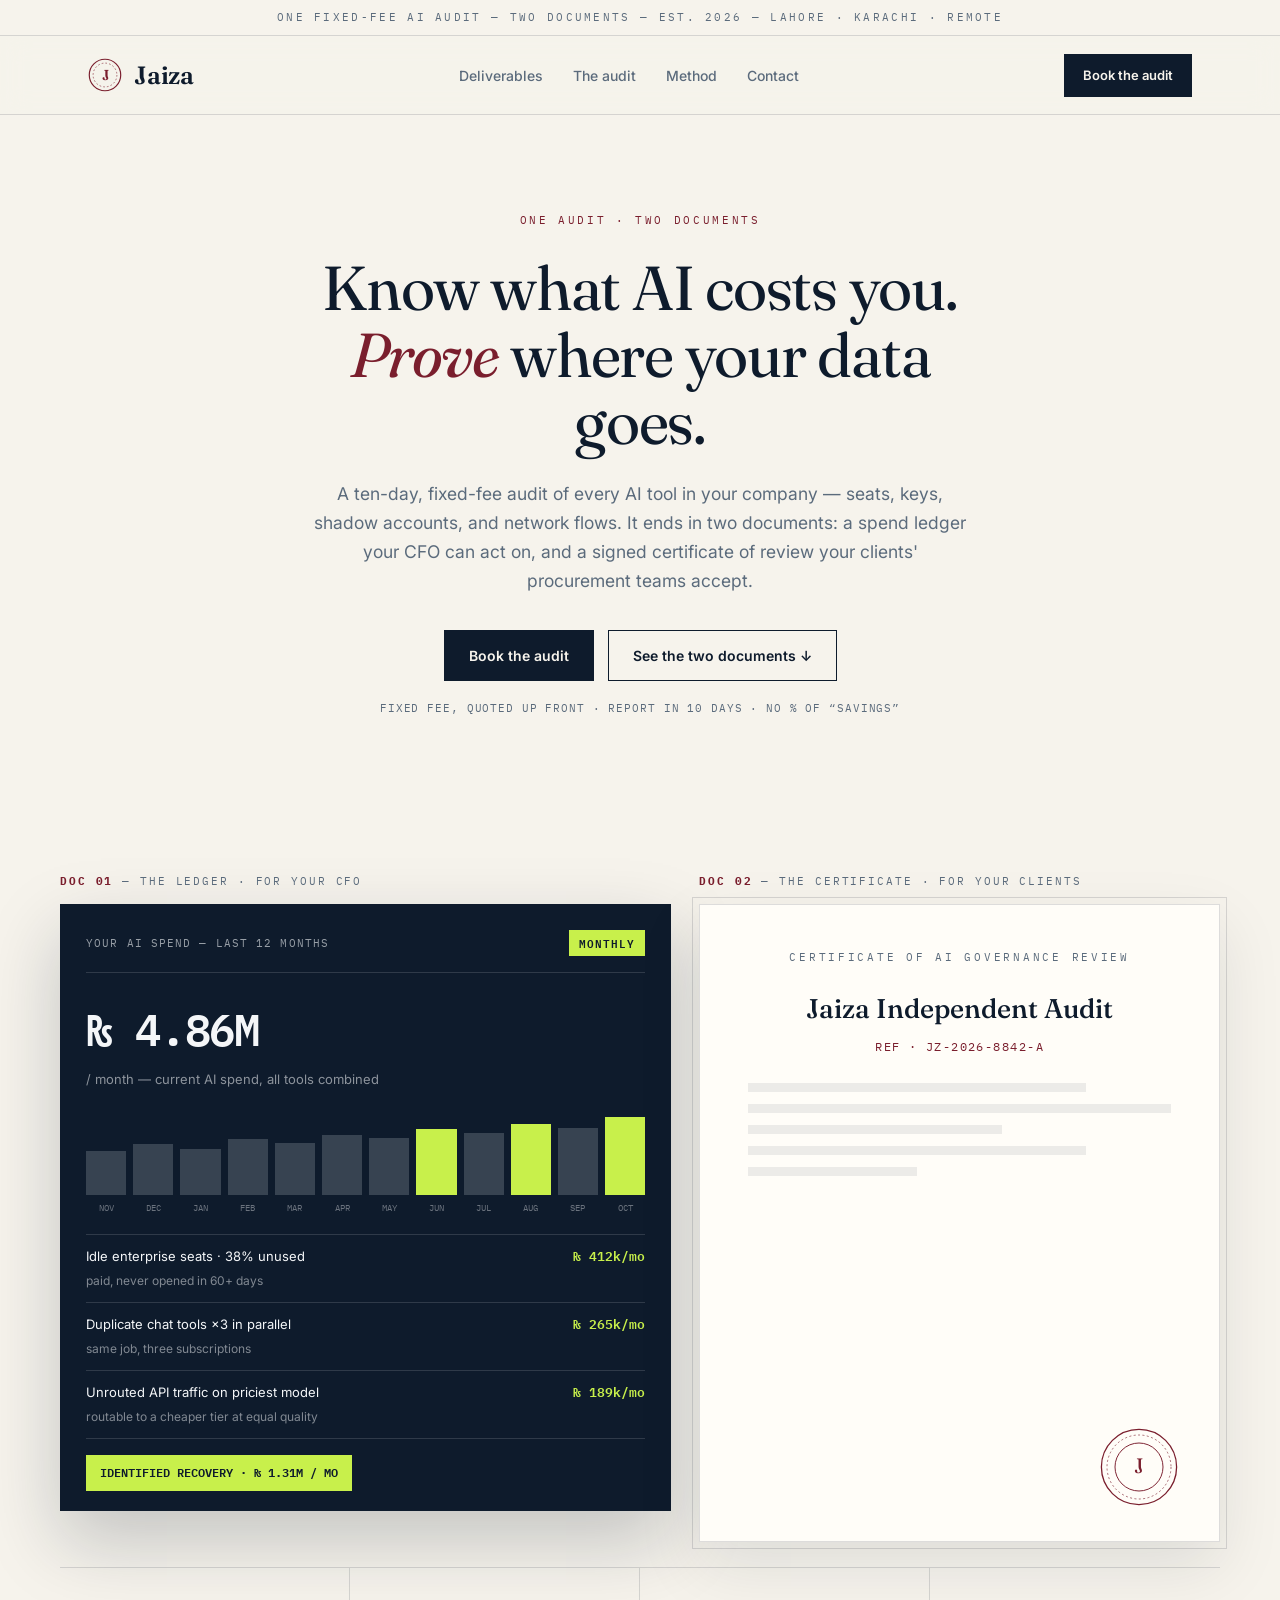
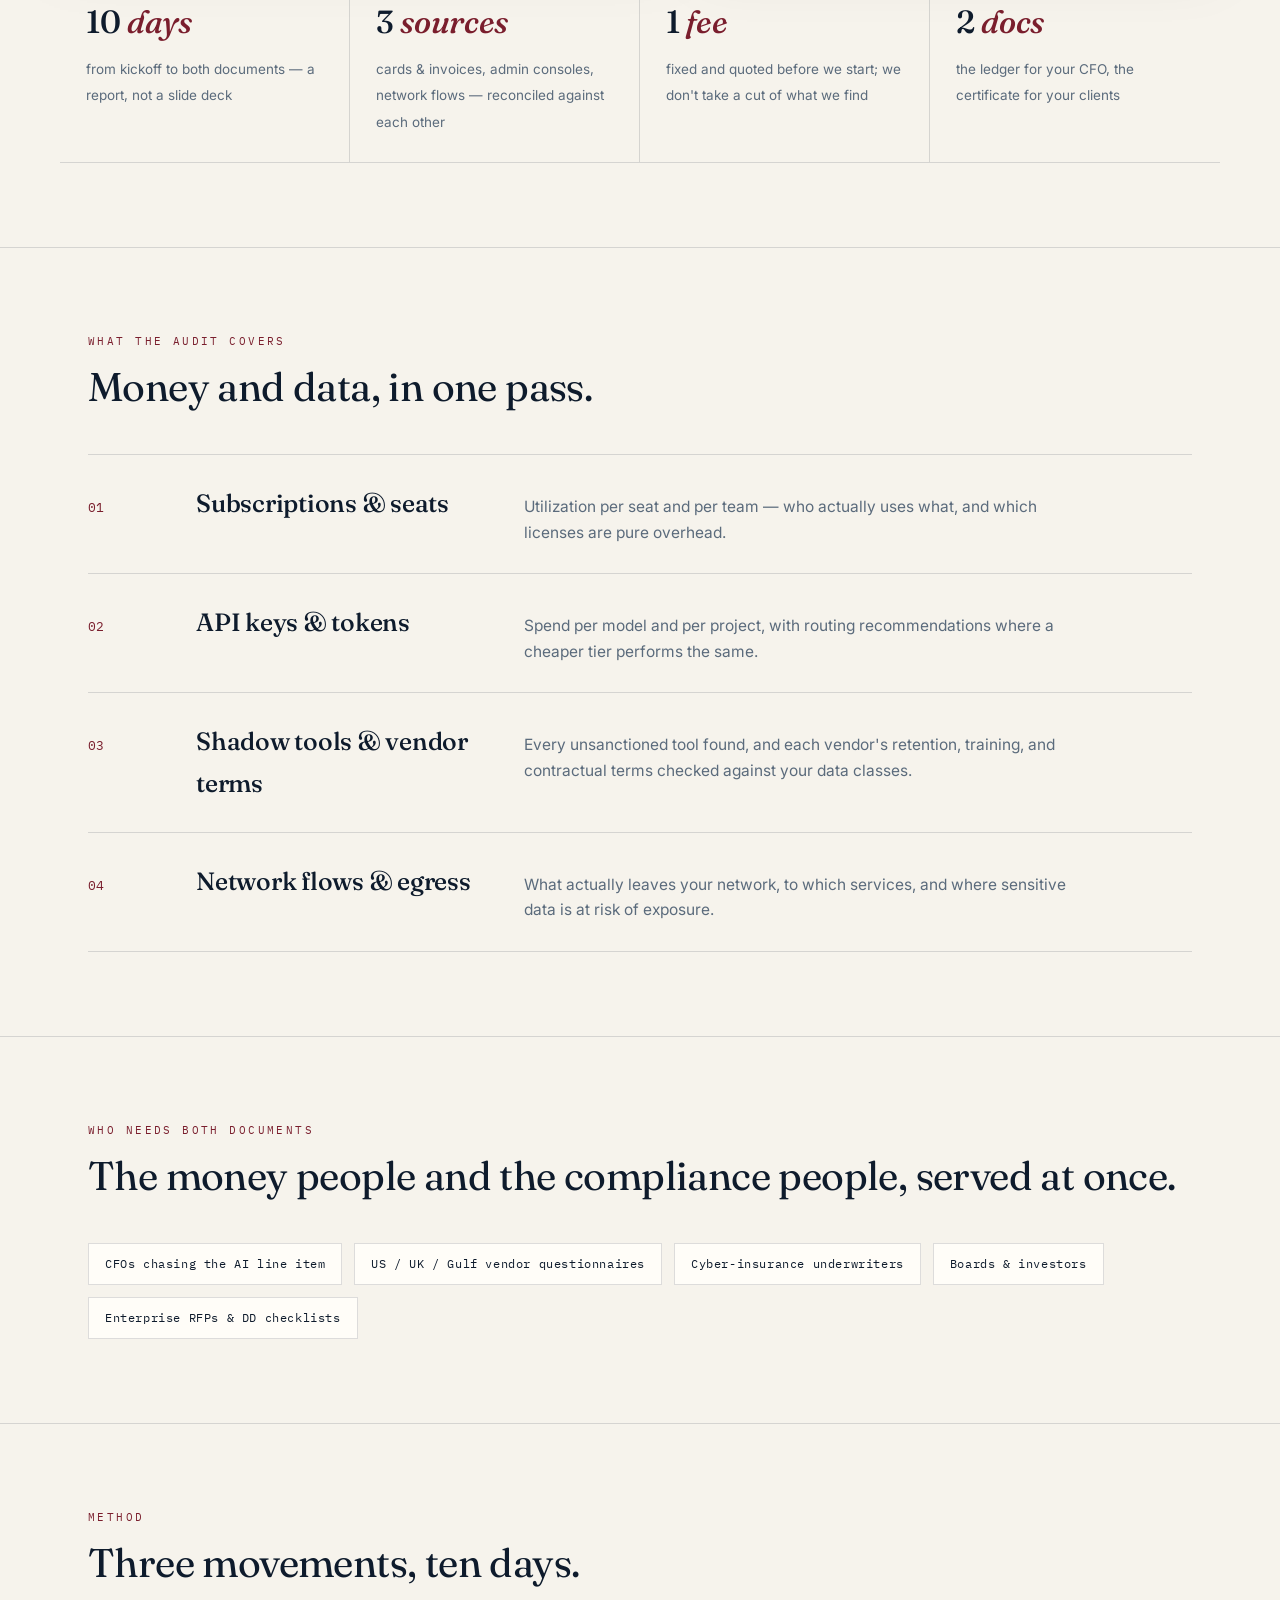
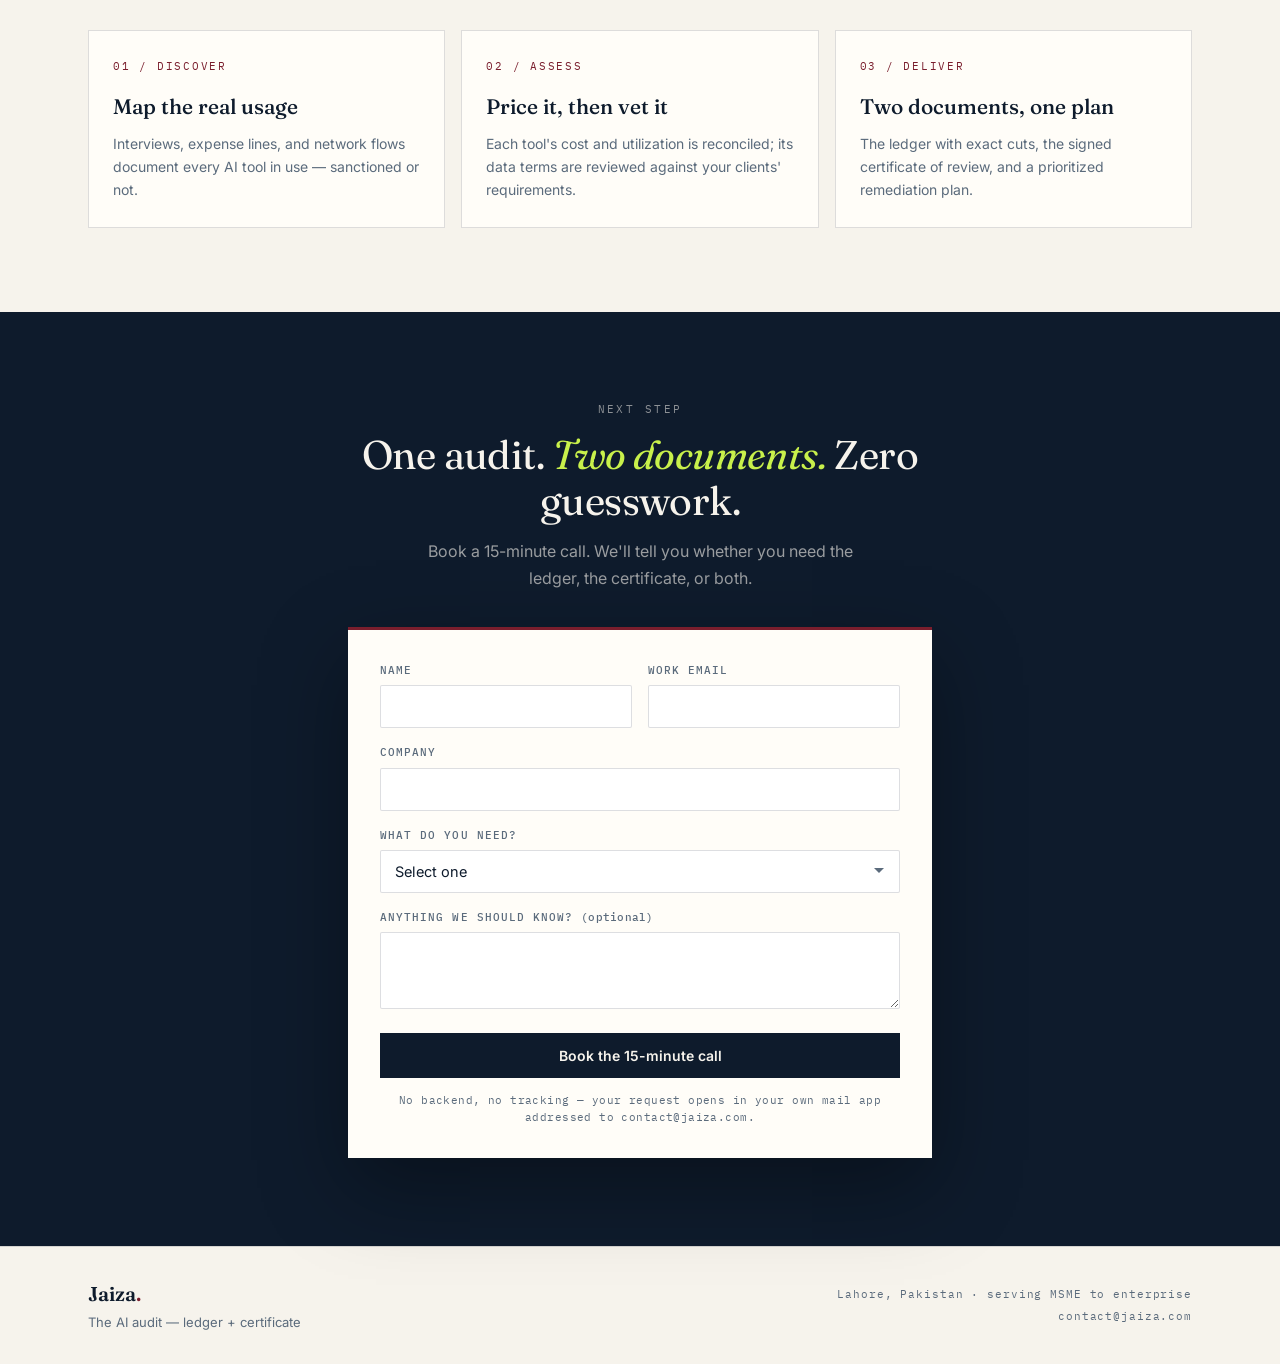
==== commit 3a997c0c: "Rebuild site: The Audit Duo (ledger + certificate), production design system - New index.html/styles" ====
--- a/index.html
+++ b/index.html
@@ -3,358 +3,200 @@
 <head>
     <meta charset="UTF-8">
     <meta name="viewport" content="width=device-width, initial-scale=1.0">
-    <title>Jaiza | AI Adoption, Optimization & Governance</title>
-    <meta name="description" content="Jaiza helps Pakistani MSMEs and enterprises adopt AI the right way, prove it is paying for itself, and keep company data inside controlled infrastructure — with enforcement when it matters.">
+    <title>Jaiza — The AI Audit: Ledger + Certificate</title>
+    <meta name="description" content="Jaiza runs one fixed-fee, 10-day audit of every AI tool in your company and delivers two documents: a spend ledger your CFO can act on, and a signed certificate of review your clients accept.">
+    <meta property="og:title" content="Jaiza — The AI Audit: Ledger + Certificate">
+    <meta property="og:description" content="One audit. Two documents. Know what AI costs you — and prove where your data goes.">
+    <meta property="og:type" content="website">
     <link rel="preconnect" href="https://fonts.googleapis.com">
     <link rel="preconnect" href="https://fonts.gstatic.com" crossorigin>
-    <link href="https://fonts.googleapis.com/css2?family=Fraunces:opsz,wght@9..144,300;9..144,400;9..144,600;9..144,700&family=IBM+Plex+Mono:wght@400;500&family=IBM+Plex+Sans:wght@400;500;600&display=swap" rel="stylesheet">
+    <link href="https://fonts.googleapis.com/css2?family=Fraunces:ital,opsz,wght@0,9..144,300;0,9..144,400;0,9..144,500;0,9..144,600;1,9..144,300;1,9..144,400&family=Inter:wght@400;500;600;700;800&family=IBM+Plex+Mono:wght@400;500;600&display=swap" rel="stylesheet">
     <link rel="stylesheet" href="styles.css">
 </head>
 <body>
-    <div class="ambient" aria-hidden="true">
-        <div class="ambient-orb ambient-orb-1"></div>
-        <div class="ambient-orb ambient-orb-2"></div>
-        <div class="ambient-grain"></div>
-    </div>
-
-    <header class="site-header">
-        <div class="container header-container">
-            <a href="#" class="brand-logo">Jaiza<span>.</span></a>
+    <div class="topline">ONE FIXED-FEE AI AUDIT — TWO DOCUMENTS — EST. 2026 — LAHORE · KARACHI · REMOTE</div>
+
+    <header class="site-header" id="siteHeader">
+        <div class="wrap header-in">
+            <a class="brand" href="#top" aria-label="Jaiza home">
+                <svg width="34" height="34" viewBox="0 0 40 40" fill="none" aria-hidden="true">
+                    <circle cx="20" cy="20" r="18.5" stroke="#7A1E2D" stroke-width="1.4"/>
+                    <circle cx="20" cy="20" r="14" stroke="#7A1E2D" stroke-width=".7" stroke-dasharray="2 2.4"/>
+                    <text x="20" y="26" text-anchor="middle" font-family="Fraunces,Georgia,serif" font-size="17" fill="#7A1E2D">J</text>
+                </svg>
+                Jaiza
+            </a>
             <nav class="main-nav" id="mainNav" aria-label="Main navigation">
                 <ul>
-                    <li><a href="#phases">Services</a></li>
-                    <li><a href="#approach">Approach</a></li>
-                    <li><a href="#control">Control</a></li>
+                    <li><a href="#deliverables">Deliverables</a></li>
+                    <li><a href="#audit">The audit</a></li>
+                    <li><a href="#method">Method</a></li>
                     <li><a href="#contact">Contact</a></li>
                 </ul>
             </nav>
             <div class="nav-overlay" id="navOverlay"></div>
-            <a href="#contact" class="btn btn-outline-light header-cta">Book a call</a>
+            <a href="#contact" class="btn btn-ink btn-sm header-cta">Book the audit</a>
             <button class="mobile-toggle" id="mobileToggle" aria-label="Toggle navigation" aria-expanded="false">
-                <span></span>
-                <span></span>
-                <span></span>
+                <span></span><span></span><span></span>
             </button>
         </div>
     </header>
 
-    <main>
+    <main id="top">
         <section class="hero">
-            <div class="hero-plane" aria-hidden="true"></div>
-            <div class="container hero-container">
-                <div class="hero-content reveal">
-                    <p class="brand-mark">Jaiza</p>
-                    <h1 class="hero-title">Move your company onto AI — then keep it profitable and under control.</h1>
-                    <p class="hero-subtitle">We help Pakistani MSMEs and enterprises adopt AI for their real workflows, prove the spend is worth it, and stop sensitive data from leaving through the wrong tools.</p>
-                    <div class="hero-actions">
-                        <a href="#contact" class="btn btn-primary">Book a 15-minute call</a>
-                        <a href="#phases" class="btn btn-ghost">See how it works</a>
-                    </div>
-                </div>
-            </div>
-            <div class="hero-rail" aria-hidden="true">
-                <span>ADOPTION</span>
-                <span class="rail-dot"></span>
-                <span>OPTIMIZATION</span>
-                <span class="rail-dot"></span>
-                <span>GOVERNANCE</span>
-            </div>
-        </section>
-
-        <section class=" cred-strip">
-            <div class="container cred-strip-inner reveal">
-                <p>Built for companies that cannot afford guesswork — from small teams to multi-department enterprises.</p>
-                <ul class="cred-list">
-                    <li>MSME</li>
-                    <li>Mid-market</li>
-                    <li>Enterprise</li>
-                    <li>Export / foreign clients</li>
-                </ul>
-            </div>
-        </section>
-
-        <section id="phases" class="phases-section section-padding">
-            <div class="container">
-                <header class="section-header reveal">
-                    <span class="eyebrow-mono">THREE ENGAGEMENT PHASES</span>
-                    <h2 class="section-title">Wherever you are with AI, we start there.</h2>
-                    <p class="section-lead">Most companies are stuck in one of three places: not adopted yet, adopted but bleeding cost, or adopted without control. Jaiza covers all three — as a continuous path, not a one-off checklist.</p>
-                </header>
-
-                <div class="phase-tabs" role="tablist" aria-label="Service phases">
-                    <button class="phase-tab is-active" role="tab" aria-selected="true" data-phase="adopt" id="tab-adopt">01 · Adoption</button>
-                    <button class="phase-tab" role="tab" aria-selected="false" data-phase="optimize" id="tab-optimize">02 · Optimization</button>
-                    <button class="phase-tab" role="tab" aria-selected="false" data-phase="govern" id="tab-govern">03 · Governance</button>
-                </div>
-
-                <div class="phase-panels">
-                    <article class="phase-panel is-active" id="panel-adopt" role="tabpanel" aria-labelledby="tab-adopt">
-                        <div class="phase-panel-grid">
-                            <div>
-                                <h3>AI adoption &amp; mitigation</h3>
-                                <p>If your team has not fully moved to AI — or has done it chaotically — we map the business first, then design a transfer plan that fits your size, budget, data sensitivity, and technical capacity.</p>
-                                <p>We do not push a single vendor. We decide, with you, whether the right path is an enterprise SaaS plan, API usage, a rented GPU/server running your own models, or hardware you own and operate locally.</p>
-                            </div>
-                            <ul class="phase-points">
-                                <li>
-                                    <span class="point-label">Work &amp; role audit</span>
-                                    <span>Map departments, job types, and daily workflows so tooling matches how people actually work — not a generic seat count.</span>
-                                </li>
-                                <li>
-                                    <span class="point-label">Tool &amp; stack fit</span>
-                                    <span>Recommend the right tier and architecture: ChatGPT/Claude enterprise, Microsoft Copilot, Gemini, API-based builds, or self-hosted models.</span>
-                                </li>
-                                <li>
-                                    <span class="point-label">Infrastructure options</span>
-                                    <span>Evaluate local hardware, third-party GPU servers, private model hosting, and how each integrates into your existing systems.</span>
-                                </li>
-                                <li>
-                                    <span class="point-label">Rollout &amp; enablement</span>
-                                    <span>Phased rollout by team, access rules, training, and integration into the tools you already use — so adoption sticks.</span>
-                                </li>
-                            </ul>
-                        </div>
-                    </article>
-
-                    <article class="phase-panel" id="panel-optimize" role="tabpanel" aria-labelledby="tab-optimize" hidden>
-                        <div class="phase-panel-grid">
-                            <div>
-                                <h3>ROI &amp; optimization audit</h3>
-                                <p>If you are already on AI, we pressure-test whether the plan and infrastructure are actually working in your favour. An AI bill that outruns the value it creates is not a transformation — it is a leak.</p>
-                                <p>You get a clear report: what is paying off, what is idle, what should be scaled down, consolidated, or re-architected — including when the honest recommendation is to spend less.</p>
-                            </div>
-                            <ul class="phase-points">
-                                <li>
-                                    <span class="point-label">Utilization review</span>
-                                    <span>Which seats, APIs, and models are used — and which are paid for but idle.</span>
-                                </li>
-                                <li>
-                                    <span class="point-label">Cost vs. value</span>
-                                    <span>Tie spend to measurable outcomes: hours saved, throughput, revenue impact, error reduction.</span>
-                                </li>
-                                <li>
-                                    <span class="point-label">Architecture tuning</span>
-                                    <span>Right-size models and routes — expensive models only where they earn it; cheaper or local options everywhere else.</span>
-                                </li>
-                                <li>
-                                    <span class="point-label">Profit-first recommendations</span>
-                                    <span>Concrete changes to cut waste and increase return, with a before/after cost picture.</span>
-                                </li>
-                            </ul>
-                        </div>
-                    </article>
-
-                    <article class="phase-panel" id="panel-govern" role="tabpanel" aria-labelledby="tab-govern" hidden>
-                        <div class="phase-panel-grid">
-                            <div>
-                                <h3>Governance &amp; data control</h3>
-                                <p>Even a well-chosen enterprise plan fails if one employee pastes client data into a personal account. We audit how data actually moves, review vendor privacy terms, and put enforcement in front of the problem — not just a PDF policy on a shelf.</p>
-                                <p>Where needed, we help install a control layer: traffic that tries to leave with critical data outside your approved enterprise path can be blocked or redirected.</p>
-                            </div>
-                            <ul class="phase-points">
-                                <li>
-                                    <span class="point-label">Shadow AI discovery</span>
-                                    <span>Find personal accounts, unmanaged tools, and gaps where approved access exists but is not used.</span>
-                                </li>
-                                <li>
-                                    <span class="point-label">Vendor &amp; privacy review</span>
-                                    <span>Check retention, training use of data, and contractual terms on every AI service in play.</span>
-                                </li>
-                                <li>
-                                    <span class="point-label">Policy that people follow</span>
-                                    <span>Practical rules by role, with enforcement and periodic re-checks as tools and teams change.</span>
-                                </li>
-                                <li>
-                                    <span class="point-label">Enforcement proxy</span>
-                                    <span>Route AI traffic through controlled infrastructure. Critical data leaving outside the enterprise path can be dropped.</span>
-                                </li>
-                            </ul>
-                        </div>
-                    </article>
-                </div>
-            </div>
-        </section>
-
-        <section id="approach" class="approach-section section-padding">
-            <div class="container">
-                <header class="section-header reveal">
-                    <span class="eyebrow-mono">HOW ADOPTION WORKS</span>
-                    <h2 class="section-title">We transfer the structure — not just buy seats.</h2>
-                    <p class="section-lead">Moving a company onto AI means more than a subscription. We cover the full mitigation path: people, process, tooling, and infrastructure.</p>
-                </header>
-
-                <ol class="approach-timeline">
-                    <li class="reveal">
-                        <span class="timeline-num">01</span>
-                        <div>
-                            <h3>Discover the real company</h3>
-                            <p>Interviews, org structure, expense lines, and workflow walkthroughs. We document what each role does day to day — and every AI tool already in use, sanctioned or not.</p>
-                        </div>
-                    </li>
-                    <li class="reveal">
-                        <span class="timeline-num">02</span>
-                        <div>
-                            <h3>Design the mitigation plan</h3>
-                            <p>Role-level recommendations: who needs what, at which tier, and why. Include change risks, training needs, and a phased sequence so the business keeps running while you migrate.</p>
-                        </div>
-                    </li>
-                    <li class="reveal">
-                        <span class="timeline-num">03</span>
-                        <div>
-                            <h3>Choose the right infrastructure</h3>
-                            <p>Enterprise SaaS, API builds, rented GPU/server capacity, or owned hardware with models you control. Vendor-neutral — picked for budget, sensitivity, and your team’s ability to operate it.</p>
-                        </div>
-                    </li>
-                    <li class="reveal">
-                        <span class="timeline-num">04</span>
-                        <div>
-                            <h3>Integrate &amp; enable</h3>
-                            <p>Connect AI into your existing stack where it creates leverage, set access correctly, train teams, and confirm usage is real — not a license sitting unused.</p>
-                        </div>
-                    </li>
-                    <li class="reveal">
-                        <span class="timeline-num">05</span>
-                        <div>
-                            <h3>Measure, then lock down</h3>
-                            <p>Confirm the plan is returning value. Then harden governance: policy, vendor terms, shadow-AI checks, and enforcement so the gains do not create new exposure.</p>
-                        </div>
-                    </li>
+            <div class="wrap">
+                <p class="eyebrow reveal">ONE AUDIT · TWO DOCUMENTS</p>
+                <h1 class="reveal">Know what AI costs you. <em>Prove</em> where your data goes.</h1>
+                <p class="sub reveal">A ten-day, fixed-fee audit of every AI tool in your company — seats, keys, shadow accounts, and network flows. It ends in two documents: a spend ledger your CFO can act on, and a signed certificate of review your clients' procurement teams accept.</p>
+                <div class="cta-row reveal">
+                    <a class="btn btn-ink" href="#contact">Book the audit</a>
+                    <a class="btn btn-ghost" href="#deliverables">See the two documents ↓</a>
+                </div>
+                <p class="micro reveal">FIXED FEE, QUOTED UP FRONT · REPORT IN 10 DAYS · NO % OF “SAVINGS”</p>
+            </div>
+        </section>
+
+        <section class="wrap section" id="deliverables">
+            <div class="docs">
+                <div class="reveal">
+                    <p class="doc-cap"><b>DOC 01</b> — THE LEDGER · FOR YOUR CFO</p>
+                    <div class="dash">
+                        <div class="dash-head"><span>YOUR AI SPEND — LAST 12 MONTHS</span><span class="chip-period">MONTHLY</span></div>
+                        <div class="big">₨ 4.86M</div>
+                        <div class="big-label">/ month — current AI spend, all tools combined</div>
+                        <div class="bars" aria-hidden="true">
+                            <div class="bar" style="height:52%"></div><div class="bar" style="height:60%"></div><div class="bar" style="height:55%"></div><div class="bar" style="height:66%"></div><div class="bar" style="height:62%"></div><div class="bar" style="height:71%"></div><div class="bar" style="height:68%"></div><div class="bar waste" style="height:78%"></div><div class="bar" style="height:74%"></div><div class="bar waste" style="height:84%"></div><div class="bar" style="height:80%"></div><div class="bar waste" style="height:92%"></div>
+                        </div>
+                        <div class="bar-x" aria-hidden="true"><span>NOV</span><span>DEC</span><span>JAN</span><span>FEB</span><span>MAR</span><span>APR</span><span>MAY</span><span>JUN</span><span>JUL</span><span>AUG</span><span>SEP</span><span>OCT</span></div>
+                        <div class="rows">
+                            <div class="row"><span>Idle enterprise seats · 38% unused</span><span class="amt">₨ 412k/mo</span><span class="lbl">paid, never opened in 60+ days</span></div>
+                            <div class="row"><span>Duplicate chat tools ×3 in parallel</span><span class="amt">₨ 265k/mo</span><span class="lbl">same job, three subscriptions</span></div>
+                            <div class="row"><span>Unrouted API traffic on priciest model</span><span class="amt">₨ 189k/mo</span><span class="lbl">routable to a cheaper tier at equal quality</span></div>
+                        </div>
+                        <div class="dash-foot"><span class="recovery">IDENTIFIED RECOVERY · ₨ 1.31M / MO</span></div>
+                    </div>
+                </div>
+                <div class="reveal">
+                    <p class="doc-cap"><b>DOC 02</b> — THE CERTIFICATE · FOR YOUR CLIENTS</p>
+                    <div class="cert">
+                        <p class="over">CERTIFICATE OF AI GOVERNANCE REVIEW</p>
+                        <h3>Jaiza Independent Audit</h3>
+                        <p class="ref">REF · JZ-2026-8842-A</p>
+                        <div class="ln w80"></div><div class="ln"></div><div class="ln w60"></div><div class="ln w80"></div><div class="ln w40"></div>
+                        <svg class="seal" width="80" height="80" viewBox="0 0 100 100" fill="none" aria-hidden="true">
+                            <circle cx="50" cy="50" r="47" stroke="#7A1E2D" stroke-width="1.6"/>
+                            <circle cx="50" cy="50" r="40" stroke="#7A1E2D" stroke-width=".8" stroke-dasharray="2.5 3"/>
+                            <circle cx="50" cy="50" r="30" stroke="#7A1E2D" stroke-width="1.2"/>
+                            <text x="50" y="58" text-anchor="middle" font-family="Fraunces,Georgia,serif" font-size="26" fill="#7A1E2D">J</text>
+                        </svg>
+                    </div>
+                </div>
+            </div>
+
+            <div class="stats reveal">
+                <div class="stat"><b>10 <i>days</i></b><span>from kickoff to both documents — a report, not a slide deck</span></div>
+                <div class="stat"><b>3 <i>sources</i></b><span>cards &amp; invoices, admin consoles, network flows — reconciled against each other</span></div>
+                <div class="stat"><b>1 <i>fee</i></b><span>fixed and quoted before we start; we don't take a cut of what we find</span></div>
+                <div class="stat"><b>2 <i>docs</i></b><span>the ledger for your CFO, the certificate for your clients</span></div>
+            </div>
+        </section>
+
+        <section class="section sec-line" id="audit">
+            <div class="wrap">
+                <p class="sec-head reveal">WHAT THE AUDIT COVERS</p>
+                <h2 class="reveal">Money and data, in one pass.</h2>
+                <ol class="ledger">
+                    <li class="reveal"><span class="n">01</span><h3>Subscriptions &amp; seats</h3><p>Utilization per seat and per team — who actually uses what, and which licenses are pure overhead.</p></li>
+                    <li class="reveal"><span class="n">02</span><h3>API keys &amp; tokens</h3><p>Spend per model and per project, with routing recommendations where a cheaper tier performs the same.</p></li>
+                    <li class="reveal"><span class="n">03</span><h3>Shadow tools &amp; vendor terms</h3><p>Every unsanctioned tool found, and each vendor's retention, training, and contractual terms checked against your data classes.</p></li>
+                    <li class="reveal"><span class="n">04</span><h3>Network flows &amp; egress</h3><p>What actually leaves your network, to which services, and where sensitive data is at risk of exposure.</p></li>
                 </ol>
             </div>
         </section>
 
-        <section id="control" class="control-section section-padding">
-            <div class="container control-grid reveal">
-                <div class="control-copy">
-                    <span class="eyebrow-mono">THE CONTROL LAYER</span>
-                    <h2 class="section-title">Policy without enforcement is theatre.</h2>
-                    <p>Having an enterprise plan does not mean every employee is using it. One personal ChatGPT session with a client file is enough to break the promise you made to a foreign buyer — or to yourself.</p>
-                    <p>Jaiza identifies those gaps and, where appropriate, helps you put a proxy in front of AI traffic: if something critical tries to leave your approved path, it does not leave.</p>
-                    <ul class="control-list">
-                        <li>Detect personal accounts and unmanaged tools</li>
-                        <li>Review privacy &amp; retention terms on every vendor</li>
-                        <li>Block or redirect sensitive outbound AI traffic</li>
-                        <li>Re-check as teams and tools change</li>
-                    </ul>
-                </div>
-                <aside class="control-visual" aria-hidden="true">
-                    <div class="flow-card">
-                        <div class="flow-row ok">
-                            <span class="flow-src">Employee · approved path</span>
-                            <span class="flow-arrow">→</span>
-                            <span class="flow-dst">Enterprise AI</span>
-                            <span class="flow-status">Allowed</span>
-                        </div>
-                        <div class="flow-row block">
-                            <span class="flow-src">Employee · personal account</span>
-                            <span class="flow-arrow">→</span>
-                            <span class="flow-dst">Consumer AI</span>
-                            <span class="flow-status">Dropped</span>
-                        </div>
-                        <div class="flow-row block">
-                            <span class="flow-src">Critical client data</span>
-                            <span class="flow-arrow">→</span>
-                            <span class="flow-dst">Unvetted tool</span>
-                            <span class="flow-status">Dropped</span>
-                        </div>
-                        <p class="flow-caption">REF · JZ-CONTROL-LAYER</p>
-                    </div>
-                </aside>
-            </div>
-        </section>
-
-        <section class="market-section section-padding">
-            <div class="container market-grid reveal">
-                <div>
-                    <span class="eyebrow-mono">PAKISTAN FOCUS</span>
-                    <h2 class="section-title">Local reality. Export-grade expectations.</h2>
-                    <p>Pakistan’s formal data-protection framework is still catching up. Many companies are not yet forced by local law to prove how AI handles data — but US, UK, and Gulf clients increasingly are. Vendor questionnaires now ask how their information interacts with language models.</p>
-                    <p>We build the habits and controls now: adoption that fits Pakistani cost structures, optimization that protects thin margins, and governance you can show a foreign client when they ask.</p>
-                </div>
-                <div class="market-note">
-                    <span class="mono-label">WHEN YOU NEED PROOF</span>
-                    <p>If a client or regulator requires attestation, we can issue a formal certificate of review documenting your audit and current governance status — sample ref <strong>JZ-2026-8842-A</strong>.</p>
-                    <p class="market-note-sub">If you do not face that requirement yet, the same work still protects you: less waste, less exposure, clearer control.</p>
-                </div>
-            </div>
-        </section>
-
-        <section class="outcomes-section section-padding">
-            <div class="container">
-                <header class="section-header reveal">
-                    <span class="eyebrow-mono">WHAT YOU WALK AWAY WITH</span>
-                    <h2 class="section-title">Clarity you can act on.</h2>
-                </header>
-                <div class="outcomes-grid">
-                    <article class="outcome reveal">
-                        <span class="outcome-num">01</span>
-                        <h3>Adoption blueprint</h3>
-                        <p>Role-level tooling and infrastructure plan — SaaS, API, rented capacity, or owned hardware — sequenced for your team.</p>
-                    </article>
-                    <article class="outcome reveal">
-                        <span class="outcome-num">02</span>
-                        <h3>ROI &amp; cost report</h3>
-                        <p>What your AI spend is returning, what is idle, and exactly how to cut waste or reinvest for more profit.</p>
-                    </article>
-                    <article class="outcome reveal">
-                        <span class="outcome-num">03</span>
-                        <h3>Governance pack</h3>
-                        <p>Usable policy, vendor findings, shadow-AI gaps, and — where needed — an enforcement path for critical data.</p>
-                    </article>
-                    <article class="outcome reveal">
-                        <span class="outcome-num">04</span>
-                        <h3>Optional certificate</h3>
-                        <p>Formal review documentation when foreign clients or partners need proof of how you handle AI and data.</p>
-                    </article>
-                </div>
-            </div>
-        </section>
-
-        <section id="contact" class="contact-section section-padding">
-            <div class="container contact-container reveal">
-                <span class="eyebrow-mono eyebrow-on-dark">NEXT STEP</span>
-                <h2 class="section-title">Tell us where you are. We’ll tell you what to fix first.</h2>
-                <p class="contact-lead">Fifteen minutes. No pitch deck theatre — a straight read on whether you need adoption, optimization, governance, or all three.</p>
-
-                <form class="contact-form" action="https://formspree.io/f/placeholder" method="POST">
+        <section class="section sec-line" id="who">
+            <div class="wrap">
+                <p class="sec-head reveal">WHO NEEDS BOTH DOCUMENTS</p>
+                <h2 class="reveal">The money people and the compliance people, served at once.</h2>
+                <div class="chips reveal">
+                    <span class="chip">CFOs chasing the AI line item</span>
+                    <span class="chip">US / UK / Gulf vendor questionnaires</span>
+                    <span class="chip">Cyber-insurance underwriters</span>
+                    <span class="chip">Boards &amp; investors</span>
+                    <span class="chip">Enterprise RFPs &amp; DD checklists</span>
+                </div>
+            </div>
+        </section>
+
+        <section class="section sec-line" id="method">
+            <div class="wrap">
+                <p class="sec-head reveal">METHOD</p>
+                <h2 class="reveal">Three movements, ten days.</h2>
+                <div class="method">
+                    <div class="m-card reveal"><p class="n">01 / DISCOVER</p><h3>Map the real usage</h3><p>Interviews, expense lines, and network flows document every AI tool in use — sanctioned or not.</p></div>
+                    <div class="m-card reveal"><p class="n">02 / ASSESS</p><h3>Price it, then vet it</h3><p>Each tool's cost and utilization is reconciled; its data terms are reviewed against your clients' requirements.</p></div>
+                    <div class="m-card reveal"><p class="n">03 / DELIVER</p><h3>Two documents, one plan</h3><p>The ledger with exact cuts, the signed certificate of review, and a prioritized remediation plan.</p></div>
+                </div>
+            </div>
+        </section>
+
+        <section class="contact" id="contact">
+            <div class="wrap contact-in">
+                <p class="sec-head on-dark reveal">NEXT STEP</p>
+                <h2 class="reveal">One audit. <em>Two documents.</em> Zero guesswork.</h2>
+                <p class="contact-lead reveal">Book a 15-minute call. We'll tell you whether you need the ledger, the certificate, or both.</p>
+
+                <form class="contact-form reveal" id="contactForm" novalidate>
                     <div class="form-row">
                         <div class="form-group">
-                            <label for="name">Name</label>
-                            <input type="text" id="name" name="name" required autocomplete="name">
+                            <label for="fName">Name</label>
+                            <input type="text" id="fName" name="name" required autocomplete="name">
                         </div>
                         <div class="form-group">
-                            <label for="email">Work email</label>
-                            <input type="email" id="email" name="email" required autocomplete="email">
+                            <label for="fEmail">Work email</label>
+                            <input type="email" id="fEmail" name="email" required autocomplete="email">
                         </div>
                     </div>
                     <div class="form-group">
-                        <label for="company">Company</label>
-                        <input type="text" id="company" name="company" required autocomplete="organization">
+                        <label for="fCompany">Company</label>
+                        <input type="text" id="fCompany" name="company" required autocomplete="organization">
                     </div>
                     <div class="form-group">
-                        <label for="stage">Where are you today?</label>
-                        <select id="stage" name="stage" required>
+                        <label for="fNeed">What do you need?</label>
+                        <select id="fNeed" name="need" required>
                             <option value="" disabled selected>Select one</option>
-                            <option value="not-adopted">Not fully on AI yet — need adoption / mitigation</option>
-                            <option value="adopted-unclear-roi">On AI, but unsure if it is paying off</option>
-                            <option value="need-governance">On AI, need governance &amp; data control</option>
-                            <option value="all">All of the above / not sure</option>
+                            <option value="ledger">The ledger — what is our AI spend actually returning?</option>
+                            <option value="certificate">The certificate — we need to answer client questionnaires</option>
+                            <option value="both">Both — audit the spend and the data handling</option>
+                            <option value="unsure">Not sure yet — advise us on the call</option>
                         </select>
                     </div>
-                    <button type="submit" class="btn btn-primary btn-block">Book a 15-minute call</button>
+                    <div class="form-group">
+                        <label for="fNotes">Anything we should know? <span class="opt">(optional)</span></label>
+                        <textarea id="fNotes" name="notes" rows="3"></textarea>
+                    </div>
+                    <p class="form-error" id="formError" role="alert" hidden>Please fill in the highlighted fields with a valid work email.</p>
+                    <button type="submit" class="btn btn-ink btn-block">Book the 15-minute call</button>
+                    <p class="form-hint">No backend, no tracking — your request opens in your own mail app addressed to contact@jaiza.com.</p>
                 </form>
+
+                <div class="form-success reveal" id="formSuccess" hidden>
+                    <p class="success-title">Request ready to send.</p>
+                    <p>Your mail app has been opened with the details addressed to <a href="mailto:contact@jaiza.com">contact@jaiza.com</a>. Send it and we'll reply within one business day.</p>
+                    <button type="button" class="btn btn-ghost" id="sendAnother">Write another request</button>
+                </div>
             </div>
         </section>
     </main>
 
     <footer class="site-footer">
-        <div class="container footer-container">
+        <div class="wrap footer-in">
             <div class="footer-brand">
                 <span class="footer-logo">Jaiza<span>.</span></span>
-                <span class="footer-tagline">AI adoption · optimization · governance</span>
+                <span class="footer-tagline">The AI audit — ledger + certificate</span>
             </div>
             <div class="footer-meta">
-                <span>Pakistan · serving MSME to enterprise</span>
+                <span>Lahore, Pakistan · serving MSME to enterprise</span>
                 <a href="mailto:contact@jaiza.com">contact@jaiza.com</a>
             </div>
         </div>
--- a/styles.css
+++ b/styles.css
@@ -1,38 +1,25 @@
 /*
-    Jaiza | Premium marketing system
-    Deep teal · brass · paper atmosphere
+    Jaiza | The AI Audit — ledger + certificate
+    Ivory paper · deep navy · oxblood seal · lime reserved for money on dark
 */
 
 :root {
-    --ink: #0B1C1F;
-    --ink-soft: #143033;
-    --paper: #F3F0E8;
-    --paper-elevated: #FAF8F3;
-    --brass: #C4A35A;
-    --brass-bright: #D4B56A;
-    --brass-dim: rgba(196, 163, 90, 0.14);
-    --sage: #4A6B66;
-    --mist: #8FA3A6;
-    --line: rgba(15, 42, 46, 0.08);
-    --line-strong: rgba(15, 42, 46, 0.14);
-    --danger: #A84B3F;
-
-    --font-display: 'Fraunces', Georgia, serif;
-    --font-body: 'IBM Plex Sans', system-ui, sans-serif;
-    --font-mono: 'IBM Plex Mono', ui-monospace, monospace;
-
-    --space-xs: 0.25rem;
-    --space-sm: 0.5rem;
-    --space-md: 1.25rem;
-    --space-lg: 2rem;
-    --space-xl: 4rem;
-    --space-2xl: 6.5rem;
-    --space-3xl: 9rem;
-
-    --radius: 2px;
+    --paper: #F6F3EC;
+    --card: #FFFDF8;
+    --ink: #0E1B2C;
+    --muted: #5B6B7C;
+    --wine: #7A1E2D;
+    --lime: #C8F04B;
+    --line: rgba(14, 27, 44, 0.14);
+    --line-soft: rgba(14, 27, 44, 0.09);
+
+    --serif: 'Fraunces', Georgia, serif;
+    --body: 'Inter', system-ui, sans-serif;
+    --mono: 'IBM Plex Mono', ui-monospace, monospace;
+
+    --max: 1160px;
+    --header-h: 78px;
     --ease: cubic-bezier(0.22, 1, 0.36, 1);
-    --header-h: 4.25rem;
-    --max: 1120px;
 }
 
 *, *::before, *::after {
@@ -52,262 +39,119 @@
 
 html {
     scroll-behavior: smooth;
-    font-size: 16px;
-    scroll-padding-top: calc(var(--header-h) + 1rem);
+    scroll-padding-top: calc(var(--header-h) + 16px);
 }
 
 body {
     background: var(--paper);
     color: var(--ink);
-    font-family: var(--font-body);
+    font-family: var(--body);
     line-height: 1.65;
+    font-size: 16px;
     -webkit-font-smoothing: antialiased;
     overflow-x: hidden;
 }
 
-/* Ambient atmosphere */
-.ambient {
-    position: fixed;
-    inset: 0;
-    pointer-events: none;
-    z-index: 0;
-    overflow: hidden;
-}
-
-.ambient-orb {
-    position: absolute;
-    border-radius: 50%;
-    filter: blur(80px);
-    opacity: 0.45;
-    animation: drift 18s var(--ease) infinite alternate;
-}
-
-.ambient-orb-1 {
-    width: 48vw;
-    height: 48vw;
-    max-width: 640px;
-    max-height: 640px;
-    background: radial-gradient(circle, rgba(196, 163, 90, 0.22), transparent 70%);
-    top: -10%;
-    right: -8%;
-}
-
-.ambient-orb-2 {
-    width: 40vw;
-    height: 40vw;
-    max-width: 520px;
-    max-height: 520px;
-    background: radial-gradient(circle, rgba(74, 107, 102, 0.18), transparent 70%);
-    bottom: 10%;
-    left: -12%;
-    animation-delay: -6s;
-}
-
-.ambient-grain {
-    position: absolute;
-    inset: 0;
-    opacity: 0.035;
-    background-image: url("data:image/svg+xml,%3Csvg viewBox='0 0 256 256' xmlns='http://www.w3.org/2000/svg'%3E%3Cfilter id='n'%3E%3CfeTurbulence type='fractalNoise' baseFrequency='0.85' numOctaves='4' stitchTiles='stitch'/%3E%3C/filter%3E%3Crect width='100%25' height='100%25' filter='url(%23n)'/%3E%3C/svg%3E");
-}
-
-@keyframes drift {
-    from { transform: translate(0, 0) scale(1); }
-    to { transform: translate(-3%, 4%) scale(1.06); }
-}
-
-header, main, footer {
-    position: relative;
-    z-index: 1;
-}
-
-h1, h2, h3 {
-    font-family: var(--font-display);
-    font-weight: 400;
-    line-height: 1.12;
-    letter-spacing: -0.02em;
-    color: var(--ink);
-}
-
-p {
-    margin-bottom: var(--space-md);
-    font-size: 1.0625rem;
-    max-width: 62ch;
+.wrap {
+    width: 100%;
+    max-width: var(--max);
+    margin: 0 auto;
+    padding: 0 28px;
 }
 
 a {
     color: inherit;
     text-decoration: none;
-    transition: color 0.25s var(--ease);
 }
 
 a:focus-visible,
 button:focus-visible,
 input:focus-visible,
-select:focus-visible {
-    outline: 2px solid var(--brass);
+select:focus-visible,
+textarea:focus-visible {
+    outline: 2px solid var(--wine);
     outline-offset: 3px;
 }
 
 ::selection {
-    background: var(--brass-dim);
-    color: var(--ink);
-}
-
-.container {
-    width: 100%;
-    max-width: var(--max);
-    margin: 0 auto;
-    padding: 0 var(--space-md);
-}
-
-.section-padding {
-    padding: var(--space-2xl) 0;
-}
-
-.section-header {
-    max-width: 720px;
-    margin-bottom: var(--space-xl);
-}
-
-.section-title {
-    font-size: clamp(2rem, 3.8vw, 2.85rem);
-    font-weight: 300;
-    margin-bottom: var(--space-md);
-}
-
-.section-lead {
-    color: var(--sage);
-    font-size: 1.125rem;
-    margin-bottom: 0;
-}
-
-.eyebrow-mono {
-    display: inline-block;
-    font-family: var(--font-mono);
-    font-size: 0.72rem;
-    font-weight: 500;
-    letter-spacing: 0.14em;
-    text-transform: uppercase;
-    color: var(--sage);
-    margin-bottom: var(--space-md);
-    padding-bottom: 0.4rem;
-    border-bottom: 1px solid var(--brass-dim);
-}
-
-.eyebrow-on-dark {
-    color: var(--mist);
-    border-bottom-color: rgba(196, 163, 90, 0.25);
-}
-
-/* Buttons */
-.btn {
-    display: inline-flex;
-    align-items: center;
-    justify-content: center;
-    gap: 0.5rem;
-    padding: 0.85rem 1.5rem;
-    font-family: var(--font-body);
-    font-size: 0.9rem;
-    font-weight: 500;
-    letter-spacing: 0.01em;
-    border-radius: var(--radius);
-    border: 1px solid transparent;
-    cursor: pointer;
-    transition: transform 0.25s var(--ease), background 0.25s var(--ease), border-color 0.25s var(--ease), box-shadow 0.25s var(--ease), color 0.25s var(--ease);
-}
-
-.btn-primary {
-    background: var(--brass);
-    color: var(--ink);
-    box-shadow: 0 8px 28px rgba(196, 163, 90, 0.28);
-}
-
-.btn-primary:hover {
-    background: var(--brass-bright);
-    transform: translateY(-2px);
-    box-shadow: 0 12px 32px rgba(196, 163, 90, 0.35);
-}
-
-.btn-ghost {
-    background: transparent;
-    border-color: var(--line-strong);
-    color: var(--ink-soft);
-}
-
-.btn-ghost:hover {
-    border-color: var(--brass);
-    color: var(--ink);
-}
-
-.btn-outline-light {
-    border-color: rgba(243, 240, 232, 0.22);
-    color: var(--paper);
-    font-size: 0.8125rem;
-}
-
-.btn-outline-light:hover {
-    border-color: var(--brass);
-    color: var(--brass);
-}
-
-.btn-block {
-    width: 100%;
-}
-
-/* Header */
+    background: rgba(122, 30, 45, 0.16);
+}
+
+/* ---------- topline + header ---------- */
+
+.topline {
+    border-bottom: 1px solid var(--line);
+    padding: 9px 16px;
+    text-align: center;
+    font-family: var(--mono);
+    font-size: 10.5px;
+    letter-spacing: 0.22em;
+    color: var(--muted);
+}
+
 .site-header {
     position: sticky;
     top: 0;
     z-index: 100;
-    height: var(--header-h);
-    display: flex;
-    align-items: center;
-    background: rgba(11, 28, 31, 0.88);
-    backdrop-filter: blur(16px);
-    -webkit-backdrop-filter: blur(16px);
-    border-bottom: 1px solid rgba(196, 163, 90, 0.1);
+    background: rgba(246, 243, 236, 0.9);
+    backdrop-filter: blur(14px);
+    -webkit-backdrop-filter: blur(14px);
+    border-bottom: 1px solid var(--line);
     transition: box-shadow 0.3s var(--ease);
 }
 
 .site-header.scrolled {
-    box-shadow: 0 10px 40px rgba(11, 28, 31, 0.35);
-}
-
-.header-container {
+    box-shadow: 0 10px 34px rgba(14, 27, 44, 0.08);
+}
+
+.header-in {
     display: flex;
     align-items: center;
     justify-content: space-between;
-    width: 100%;
-}
-
-.brand-logo {
-    font-family: var(--font-display);
-    font-size: 1.4rem;
+    height: var(--header-h);
+    gap: 20px;
+}
+
+.brand {
+    display: flex;
+    align-items: center;
+    gap: 12px;
+    font-family: var(--serif);
+    font-size: 25px;
     font-weight: 600;
-    color: var(--paper);
-    letter-spacing: -0.03em;
-}
-
-.brand-logo span,
-.footer-logo span {
-    color: var(--brass);
+    letter-spacing: -0.01em;
 }
 
 .main-nav ul {
     list-style: none;
     display: flex;
-    gap: 2rem;
+    gap: 30px;
 }
 
 .main-nav a {
-    font-size: 0.8125rem;
+    font-size: 14px;
     font-weight: 500;
-    color: rgba(243, 240, 232, 0.62);
-    letter-spacing: 0.02em;
+    color: var(--muted);
+    transition: color 0.2s var(--ease);
 }
 
 .main-nav a:hover {
-    color: var(--paper);
+    color: var(--ink);
+}
+
+.nav-overlay {
+    display: none;
+    position: fixed;
+    inset: 0;
+    background: rgba(14, 27, 44, 0.45);
+    z-index: 150;
+    opacity: 0;
+    transition: opacity 0.3s var(--ease);
+}
+
+.nav-overlay.active {
+    display: block;
+    opacity: 1;
 }
 
 .mobile-toggle {
@@ -315,8 +159,8 @@
     background: none;
     border: none;
     cursor: pointer;
-    padding: 0.5rem;
-    color: var(--paper);
+    padding: 8px;
+    color: var(--ink);
 }
 
 .mobile-toggle span {
@@ -325,712 +169,586 @@
     height: 2px;
     background: currentColor;
     margin: 4px 0;
+    border-radius: 1px;
     transition: 0.25s var(--ease);
-    border-radius: 1px;
-}
-
-.mobile-toggle.active span:nth-child(1) {
-    transform: rotate(45deg) translate(4px, 4px);
-}
-
-.mobile-toggle.active span:nth-child(2) {
-    opacity: 0;
-}
-
-.mobile-toggle.active span:nth-child(3) {
-    transform: rotate(-45deg) translate(4px, -4px);
-}
-
-.nav-overlay {
-    display: none;
-    position: fixed;
-    inset: 0;
-    background: rgba(11, 28, 31, 0.55);
-    z-index: 150;
-    opacity: 0;
-    transition: opacity 0.3s var(--ease);
-}
-
-.nav-overlay.active {
-    display: block;
-    opacity: 1;
-}
-
-/* Hero — full-bleed composition */
-.hero {
-    position: relative;
-    min-height: min(92vh, 820px);
-    display: flex;
-    flex-direction: column;
-    justify-content: center;
-    padding: var(--space-3xl) 0 var(--space-2xl);
-    overflow: hidden;
-    background:
-        linear-gradient(165deg, rgba(11, 28, 31, 0.04) 0%, transparent 45%),
-        linear-gradient(to bottom, var(--paper) 0%, #EDE8DC 100%);
-}
-
-.hero-plane {
-    position: absolute;
-    inset: 0;
-    background:
-        radial-gradient(ellipse 80% 60% at 85% 20%, rgba(196, 163, 90, 0.16), transparent 55%),
-        radial-gradient(ellipse 50% 40% at 10% 80%, rgba(74, 107, 102, 0.12), transparent 50%),
-        linear-gradient(120deg, transparent 40%, rgba(11, 28, 31, 0.03) 100%);
-    pointer-events: none;
-}
-
-.hero-plane::after {
-    content: '';
-    position: absolute;
-    right: -5%;
-    top: 10%;
-    width: min(52vw, 560px);
-    height: min(52vw, 560px);
-    border-radius: 50%;
-    border: 1px solid rgba(196, 163, 90, 0.22);
-    box-shadow:
-        inset 0 0 0 40px rgba(196, 163, 90, 0.03),
-        inset 0 0 0 80px rgba(196, 163, 90, 0.02);
-    animation: spin-slow 48s linear infinite;
-}
-
-@keyframes spin-slow {
-    to { transform: rotate(360deg); }
-}
-
-.hero-container {
-    position: relative;
-    z-index: 1;
-}
-
-.hero-content {
-    max-width: 720px;
-}
-
-.brand-mark {
-    font-family: var(--font-display);
-    font-size: clamp(3.5rem, 8vw, 6.5rem);
-    font-weight: 600;
-    letter-spacing: -0.04em;
-    line-height: 0.9;
-    color: var(--ink);
-    margin-bottom: var(--space-lg);
-}
-
-.brand-mark::after {
-    content: '.';
-    color: var(--brass);
-}
-
-.hero-title {
-    font-size: clamp(1.85rem, 3.6vw, 2.75rem);
-    font-weight: 300;
-    margin-bottom: var(--space-md);
-    max-width: 18ch;
-}
-
-.hero-subtitle {
-    font-size: 1.125rem;
-    color: var(--sage);
-    margin-bottom: var(--space-lg);
-    max-width: 48ch;
-}
-
-.hero-actions {
-    display: flex;
-    flex-wrap: wrap;
-    gap: 0.75rem;
-}
-
-.hero-rail {
-    position: absolute;
-    bottom: var(--space-lg);
-    left: 0;
-    right: 0;
-    display: flex;
+}
+
+.mobile-toggle.active span:nth-child(1) { transform: rotate(45deg) translate(4px, 4px); }
+.mobile-toggle.active span:nth-child(2) { opacity: 0; }
+.mobile-toggle.active span:nth-child(3) { transform: rotate(-45deg) translate(4px, -4px); }
+
+/* ---------- buttons ---------- */
+
+.btn {
+    display: inline-flex;
     align-items: center;
     justify-content: center;
-    gap: 1rem;
-    font-family: var(--font-mono);
-    font-size: 0.68rem;
-    letter-spacing: 0.16em;
-    color: var(--sage);
-    z-index: 1;
-}
-
-.rail-dot {
-    width: 4px;
-    height: 4px;
-    border-radius: 50%;
-    background: var(--brass);
-    opacity: 0.7;
-}
-
-/* Credibility strip */
-.cred-strip {
-    border-block: 1px solid var(--line);
-    background: rgba(250, 248, 243, 0.7);
-    backdrop-filter: blur(8px);
-}
-
-.cred-strip-inner {
-    display: flex;
-    flex-wrap: wrap;
-    align-items: center;
-    justify-content: space-between;
-    gap: var(--space-md);
-    padding: 1.35rem 0;
-}
-
-.cred-strip p {
-    margin: 0;
-    font-size: 0.95rem;
-    color: var(--sage);
-    max-width: 42ch;
-}
-
-.cred-list {
-    list-style: none;
-    display: flex;
-    flex-wrap: wrap;
-    gap: 0.5rem 1.25rem;
-    font-family: var(--font-mono);
-    font-size: 0.72rem;
-    letter-spacing: 0.1em;
-    text-transform: uppercase;
-    color: var(--ink-soft);
-}
-
-.cred-list li {
-    position: relative;
-    padding-left: 0.85rem;
-}
-
-.cred-list li::before {
-    content: '';
-    position: absolute;
-    left: 0;
-    top: 50%;
-    width: 5px;
-    height: 5px;
-    border-radius: 50%;
-    background: var(--brass);
-    transform: translateY(-50%);
-}
-
-/* Phases */
-.phases-section {
-    background: var(--paper-elevated);
-}
-
-.phase-tabs {
-    display: flex;
-    flex-wrap: wrap;
-    gap: 0.5rem;
-    margin-bottom: var(--space-lg);
-    border-bottom: 1px solid var(--line);
-    padding-bottom: 0.5rem;
-}
-
-.phase-tab {
-    appearance: none;
-    background: transparent;
-    border: none;
-    font-family: var(--font-mono);
-    font-size: 0.78rem;
-    font-weight: 500;
-    letter-spacing: 0.06em;
-    text-transform: uppercase;
-    color: var(--mist);
-    padding: 0.85rem 1.1rem;
-    cursor: pointer;
-    border-bottom: 2px solid transparent;
-    margin-bottom: -0.6rem;
-    transition: color 0.25s var(--ease), border-color 0.25s var(--ease);
-}
-
-.phase-tab:hover {
-    color: var(--ink-soft);
-}
-
-.phase-tab.is-active {
-    color: var(--ink);
-    border-bottom-color: var(--brass);
-}
-
-.phase-panel {
-    background:
-        linear-gradient(135deg, rgba(196, 163, 90, 0.05), transparent 40%),
-        var(--paper);
-    border: 1px solid var(--line);
-    padding: clamp(1.5rem, 3vw, 2.5rem);
-    animation: panel-in 0.45s var(--ease);
-}
-
-.phase-panel[hidden] {
-    display: none;
-}
-
-@keyframes panel-in {
-    from { opacity: 0; transform: translateY(10px); }
-    to { opacity: 1; transform: translateY(0); }
-}
-
-.phase-panel-grid {
-    display: grid;
-    grid-template-columns: 1fr 1.1fr;
-    gap: var(--space-xl);
-    align-items: start;
-}
-
-.phase-panel h3 {
-    font-size: clamp(1.5rem, 2.5vw, 1.85rem);
-    margin-bottom: var(--space-md);
-}
-
-.phase-panel p {
-    color: var(--sage);
-}
-
-.phase-points {
-    list-style: none;
-    display: flex;
-    flex-direction: column;
-    gap: 0;
-}
-
-.phase-points li {
-    padding: 1.1rem 0;
-    border-top: 1px solid var(--line);
-    display: grid;
-    gap: 0.35rem;
-    transition: padding-left 0.3s var(--ease), background 0.3s var(--ease);
-}
-
-.phase-points li:last-child {
-    border-bottom: 1px solid var(--line);
-}
-
-.phase-points li:hover {
-    padding-left: 0.75rem;
-    background: rgba(196, 163, 90, 0.04);
-}
-
-.point-label {
-    font-family: var(--font-mono);
-    font-size: 0.72rem;
-    font-weight: 500;
-    letter-spacing: 0.08em;
-    text-transform: uppercase;
-    color: var(--brass);
-}
-
-.phase-points span:last-child {
-    font-size: 0.95rem;
-    color: var(--ink-soft);
-    line-height: 1.55;
-}
-
-/* Approach timeline */
-.approach-section {
-    background:
-        linear-gradient(180deg, transparent, rgba(74, 107, 102, 0.04)),
-        var(--paper);
-}
-
-.approach-timeline {
-    list-style: none;
-    max-width: 820px;
-    border-left: 1px solid var(--line-strong);
-    margin-left: 0.75rem;
-}
-
-.approach-timeline li {
-    position: relative;
-    display: grid;
-    grid-template-columns: 4.5rem 1fr;
-    gap: var(--space-md);
-    padding: 0 0 var(--space-xl) var(--space-lg);
-}
-
-.approach-timeline li:last-child {
-    padding-bottom: 0;
-}
-
-.approach-timeline li::before {
-    content: '';
-    position: absolute;
-    left: -5px;
-    top: 0.45rem;
-    width: 9px;
-    height: 9px;
-    border-radius: 50%;
-    background: var(--paper);
-    border: 2px solid var(--brass);
-    box-shadow: 0 0 0 4px rgba(196, 163, 90, 0.12);
-}
-
-.timeline-num {
-    font-family: var(--font-mono);
-    font-size: 0.75rem;
-    font-weight: 500;
-    letter-spacing: 0.08em;
-    color: var(--brass);
-    padding-top: 0.2rem;
-}
-
-.approach-timeline h3 {
-    font-size: 1.35rem;
-    margin-bottom: 0.5rem;
-}
-
-.approach-timeline p {
-    margin: 0;
-    color: var(--sage);
-    font-size: 1rem;
-}
-
-/* Control section */
-.control-section {
+    gap: 8px;
+    padding: 13px 24px;
+    font-family: var(--body);
+    font-size: 14px;
+    font-weight: 600;
+    border: 1px solid var(--ink);
     background: var(--ink);
     color: var(--paper);
-}
-
-.control-section .section-title,
-.control-section h2 {
-    color: var(--paper);
-}
-
-.control-section .eyebrow-mono {
-    color: var(--mist);
-    border-bottom-color: rgba(196, 163, 90, 0.25);
-}
-
-.control-grid {
+    cursor: pointer;
+    transition: background 0.2s var(--ease), border-color 0.2s var(--ease), color 0.2s var(--ease), transform 0.2s var(--ease);
+}
+
+.btn:hover {
+    background: var(--wine);
+    border-color: var(--wine);
+    color: #fff;
+}
+
+.btn-ghost {
+    background: transparent;
+    color: var(--ink);
+}
+
+.btn-ghost:hover {
+    background: transparent;
+    border-color: var(--wine);
+    color: var(--wine);
+}
+
+.btn-lime {
+    background: var(--lime);
+    border-color: var(--lime);
+    color: var(--ink);
+}
+
+.btn-lime:hover {
+    background: #d7fa6b;
+    border-color: #d7fa6b;
+    color: var(--ink);
+}
+
+.btn-sm { padding: 10px 18px; font-size: 13px; }
+.btn-block { width: 100%; }
+
+/* ---------- hero ---------- */
+
+.hero {
+    text-align: center;
+    padding: 96px 0 72px;
+}
+
+.eyebrow {
+    font-family: var(--mono);
+    font-size: 11px;
+    letter-spacing: 0.24em;
+    color: var(--wine);
+    margin-bottom: 26px;
+}
+
+h1 {
+    font-family: var(--serif);
+    font-weight: 400;
+    font-size: clamp(40px, 6.2vw, 62px);
+    line-height: 1.08;
+    letter-spacing: -0.02em;
+    max-width: 17ch;
+    margin: 0 auto 24px;
+}
+
+h1 em {
+    font-style: italic;
+    color: var(--wine);
+}
+
+.sub {
+    color: var(--muted);
+    font-size: 17.5px;
+    max-width: 60ch;
+    margin: 0 auto 34px;
+}
+
+.cta-row {
+    display: flex;
+    gap: 14px;
+    justify-content: center;
+    flex-wrap: wrap;
+    margin-bottom: 18px;
+}
+
+.micro {
+    font-family: var(--mono);
+    font-size: 11px;
+    letter-spacing: 0.08em;
+    color: var(--muted);
+}
+
+/* ---------- sections ---------- */
+
+.section { padding: 84px 0; }
+.sec-line { border-top: 1px solid var(--line); }
+
+.sec-head {
+    font-family: var(--mono);
+    font-size: 11px;
+    letter-spacing: 0.22em;
+    color: var(--wine);
+    margin-bottom: 14px;
+}
+
+.sec-head.on-dark { color: rgba(246, 243, 236, 0.55); }
+
+h2 {
+    font-family: var(--serif);
+    font-weight: 400;
+    font-size: clamp(30px, 4vw, 40px);
+    letter-spacing: -0.015em;
+    line-height: 1.15;
+    margin-bottom: 44px;
+}
+
+/* ---------- the two documents ---------- */
+
+.docs {
     display: grid;
-    grid-template-columns: 1.05fr 0.95fr;
-    gap: var(--space-xl);
+    grid-template-columns: 1.08fr 0.92fr;
+    gap: 28px;
+    align-items: stretch;
+}
+
+.doc-cap {
+    font-family: var(--mono);
+    font-size: 10.5px;
+    letter-spacing: 0.18em;
+    color: var(--muted);
+    margin-bottom: 14px;
+}
+
+.doc-cap b { color: var(--wine); }
+
+/* ledger card (navy) */
+.dash {
+    background: var(--ink);
+    color: #F4F6F8;
+    padding: 26px 26px 20px;
+    box-shadow: 0 30px 70px rgba(14, 27, 44, 0.22);
+}
+
+.dash-head {
+    display: flex;
+    justify-content: space-between;
     align-items: center;
-}
-
-.control-copy p {
-    color: var(--mist);
-}
-
-.control-list {
-    list-style: none;
-    margin-top: var(--space-lg);
+    gap: 12px;
+    font-family: var(--mono);
+    font-size: 11px;
+    letter-spacing: 0.1em;
+    color: rgba(244, 246, 248, 0.6);
+    padding-bottom: 16px;
+    border-bottom: 1px solid rgba(244, 246, 248, 0.14);
+    margin-bottom: 20px;
+}
+
+.chip-period {
+    background: var(--lime);
+    color: var(--ink);
+    padding: 4px 10px;
+    font-size: 10.5px;
+    font-weight: 600;
+    white-space: nowrap;
+}
+
+.big {
+    font-family: var(--mono);
+    font-weight: 600;
+    font-size: clamp(34px, 4vw, 44px);
+    letter-spacing: -0.03em;
+}
+
+.big-label {
+    font-size: 13px;
+    color: rgba(244, 246, 248, 0.55);
+    margin: 4px 0 20px;
+}
+
+.bars {
+    display: flex;
+    align-items: flex-end;
+    gap: 7px;
+    height: 84px;
+    margin-bottom: 6px;
+}
+
+.bar { flex: 1; background: rgba(244, 246, 248, 0.18); }
+.bar.waste { background: var(--lime); }
+
+.bar-x {
+    display: flex;
+    gap: 7px;
+    font-family: var(--mono);
+    font-size: 9px;
+    color: rgba(244, 246, 248, 0.4);
+    margin-bottom: 18px;
+}
+
+.bar-x span { flex: 1; text-align: center; }
+
+.rows { border-top: 1px solid rgba(244, 246, 248, 0.14); }
+
+.row {
     display: grid;
-    gap: 0.75rem;
-}
-
-.control-list li {
+    grid-template-columns: 1fr auto;
+    gap: 4px 14px;
+    padding: 11px 0;
+    border-bottom: 1px solid rgba(244, 246, 248, 0.14);
+    font-size: 13px;
+}
+
+.row .amt {
+    font-family: var(--mono);
+    font-weight: 600;
+    font-size: 13px;
+    color: var(--lime);
+}
+
+.row .lbl {
+    color: rgba(244, 246, 248, 0.5);
+    font-size: 12px;
+    grid-column: 1 / -1;
+}
+
+.dash-foot {
+    display: flex;
+    justify-content: space-between;
+    align-items: center;
+    padding-top: 16px;
+}
+
+.recovery {
+    background: var(--lime);
+    color: var(--ink);
+    font-family: var(--mono);
+    font-weight: 600;
+    font-size: 12px;
+    padding: 8px 14px;
+}
+
+/* certificate card (ivory) */
+.cert {
     position: relative;
-    padding-left: 1.35rem;
-    font-size: 0.95rem;
-    color: var(--paper);
-}
-
-.control-list li::before {
-    content: '';
-    position: absolute;
-    left: 0;
-    top: 0.55rem;
-    width: 8px;
-    height: 1px;
-    background: var(--brass);
-}
-
-.flow-card {
-    background: linear-gradient(160deg, rgba(250, 248, 243, 0.06), rgba(196, 163, 90, 0.05));
-    border: 1px solid rgba(243, 240, 232, 0.1);
-    padding: 1.5rem;
-    backdrop-filter: blur(8px);
-}
-
-.flow-row {
+    background: var(--card);
+    border: 1px solid var(--line);
+    outline: 1px solid var(--line);
+    outline-offset: 6px;
+    padding: 44px 48px;
+    box-shadow: 0 24px 60px rgba(14, 27, 44, 0.1);
+    height: 100%;
+    min-height: 100%;
+}
+
+.cert .over {
+    font-family: var(--mono);
+    font-size: 10.5px;
+    letter-spacing: 0.26em;
+    color: var(--muted);
+    text-align: center;
+}
+
+.cert h3 {
+    font-family: var(--serif);
+    font-weight: 500;
+    font-size: 27px;
+    text-align: center;
+    margin: 20px 0 6px;
+}
+
+.cert .ref {
+    font-family: var(--mono);
+    font-size: 12px;
+    text-align: center;
+    color: var(--wine);
+    letter-spacing: 0.12em;
+    margin-bottom: 26px;
+}
+
+.cert .ln { height: 9px; background: rgba(14, 27, 44, 0.08); margin-bottom: 12px; }
+.cert .ln.w60 { width: 60%; }
+.cert .ln.w80 { width: 80%; }
+.cert .ln.w40 { width: 40%; }
+
+.cert .seal { position: absolute; right: 40px; bottom: 34px; }
+
+/* stat band */
+.stats {
     display: grid;
-    grid-template-columns: 1.3fr auto 1fr auto;
-    gap: 0.65rem;
-    align-items: center;
-    padding: 0.95rem 0.85rem;
-    margin-bottom: 0.65rem;
-    border: 1px solid rgba(243, 240, 232, 0.08);
-    font-size: 0.78rem;
-    font-family: var(--font-mono);
-}
-
-.flow-row.ok {
-    background: rgba(74, 107, 102, 0.18);
-}
-
-.flow-row.block {
-    background: rgba(168, 75, 63, 0.12);
-}
-
-.flow-src { color: rgba(243, 240, 232, 0.75); }
-.flow-arrow { color: var(--brass); }
-.flow-dst { color: var(--paper); }
-
-.flow-status {
-    justify-self: end;
-    font-size: 0.68rem;
-    letter-spacing: 0.08em;
-    text-transform: uppercase;
-}
-
-.flow-row.ok .flow-status { color: #8FCBB8; }
-.flow-row.block .flow-status { color: #E09A90; }
-
-.flow-caption {
-    margin: 1rem 0 0;
-    font-family: var(--font-mono);
-    font-size: 0.68rem;
-    letter-spacing: 0.12em;
-    color: rgba(196, 163, 90, 0.7);
-}
-
-/* Market */
-.market-section {
-    background:
-        radial-gradient(ellipse at 0% 50%, rgba(196, 163, 90, 0.08), transparent 50%),
-        var(--paper-elevated);
-}
-
-.market-grid {
+    grid-template-columns: repeat(4, 1fr);
+    border-block: 1px solid var(--line);
+    margin-top: 56px;
+}
+
+.stat {
+    padding: 28px 26px;
+    border-right: 1px solid var(--line);
+}
+
+.stat:last-child { border-right: none; }
+
+.stat b {
+    display: block;
+    font-family: var(--serif);
+    font-size: 32px;
+    font-weight: 500;
+    letter-spacing: -0.01em;
+    margin-bottom: 6px;
+}
+
+.stat b i { font-style: italic; color: var(--wine); }
+.stat span { font-size: 13.5px; color: var(--muted); }
+
+/* ---------- ledger rows (audit scope) ---------- */
+
+.ledger { list-style: none; }
+
+.ledger li {
     display: grid;
-    grid-template-columns: 1.2fr 0.8fr;
-    gap: var(--space-xl);
-    align-items: start;
-}
-
-.market-grid p {
-    color: var(--sage);
-}
-
-.market-note {
+    grid-template-columns: 80px 300px 1fr;
+    gap: 28px;
+    padding: 28px 0;
+    border-top: 1px solid var(--line);
+    align-items: baseline;
+}
+
+.ledger li:last-child { border-bottom: 1px solid var(--line); }
+
+.ledger .n { font-family: var(--mono); font-size: 13px; color: var(--wine); }
+
+.ledger h3 {
+    font-family: var(--serif);
+    font-size: 25px;
+    font-weight: 500;
+    letter-spacing: -0.01em;
+}
+
+.ledger p { color: var(--muted); font-size: 15.5px; max-width: 56ch; }
+
+/* ---------- chips ---------- */
+
+.chips { display: flex; flex-wrap: wrap; gap: 12px; }
+
+.chip {
+    font-family: var(--mono);
+    font-size: 12px;
+    letter-spacing: 0.05em;
+    padding: 10px 16px;
+    border: 1px solid var(--line);
+    background: var(--card);
+}
+
+/* ---------- method cards ---------- */
+
+.method {
+    display: grid;
+    grid-template-columns: repeat(3, 1fr);
+    gap: 16px;
+}
+
+.m-card {
+    background: var(--card);
+    border: 1px solid var(--line);
+    padding: 26px 24px;
+    transition: transform 0.25s var(--ease), box-shadow 0.25s var(--ease);
+}
+
+.m-card:hover {
+    transform: translateY(-3px);
+    box-shadow: 0 18px 40px rgba(14, 27, 44, 0.08);
+}
+
+.m-card .n {
+    font-family: var(--mono);
+    font-size: 11px;
+    color: var(--wine);
+    letter-spacing: 0.16em;
+    margin-bottom: 14px;
+}
+
+.m-card h3 {
+    font-family: var(--serif);
+    font-size: 21px;
+    font-weight: 500;
+    margin-bottom: 8px;
+}
+
+.m-card p { font-size: 14px; color: var(--muted); }
+
+/* ---------- contact ---------- */
+
+.contact {
     background: var(--ink);
     color: var(--paper);
-    padding: var(--space-lg);
-    border-top: 2px solid var(--brass);
-}
-
-.mono-label {
-    display: block;
-    font-family: var(--font-mono);
-    font-size: 0.7rem;
-    letter-spacing: 0.12em;
-    color: var(--brass);
-    margin-bottom: var(--space-md);
-}
-
-.market-note p {
-    color: rgba(243, 240, 232, 0.82);
-    font-size: 0.98rem;
-}
-
-.market-note strong {
-    color: var(--brass-bright);
-    font-weight: 500;
-    font-family: var(--font-mono);
-    font-size: 0.9em;
-}
-
-.market-note-sub {
-    margin-bottom: 0 !important;
-    color: var(--mist) !important;
-    font-size: 0.9rem !important;
-}
-
-/* Outcomes */
-.outcomes-section {
-    background: var(--paper);
-}
-
-.outcomes-grid {
-    display: grid;
-    grid-template-columns: repeat(4, 1fr);
-    gap: 0;
-    border-top: 1px solid var(--line-strong);
-}
-
-.outcome {
-    padding: var(--space-lg) var(--space-md) var(--space-lg) 0;
-    border-bottom: 1px solid var(--line);
-    padding-right: var(--space-md);
-    margin-right: var(--space-md);
-    border-right: 1px solid var(--line);
-    transition: background 0.3s var(--ease);
-}
-
-.outcome:nth-child(4n) {
-    border-right: none;
-    margin-right: 0;
-    padding-right: 0;
-}
-
-.outcome:hover {
-    background: rgba(196, 163, 90, 0.04);
-}
-
-.outcome-num {
-    display: block;
-    font-family: var(--font-mono);
-    font-size: 0.72rem;
-    letter-spacing: 0.1em;
-    color: var(--brass);
-    margin-bottom: var(--space-sm);
-}
-
-.outcome h3 {
-    font-size: 1.2rem;
-    margin-bottom: 0.5rem;
-}
-
-.outcome p {
-    margin: 0;
-    font-size: 0.92rem;
-    color: var(--sage);
-}
-
-/* Contact */
-.contact-section {
-    background:
-        radial-gradient(ellipse at 50% 0%, rgba(196, 163, 90, 0.12), transparent 55%),
-        var(--ink);
-    color: var(--paper);
-}
-
-.contact-section .section-title {
-    color: var(--paper);
-}
-
-.contact-container {
-    max-width: 560px;
-    margin: 0 auto;
-    text-align: center;
-}
+    padding: 88px 0;
+}
+
+.contact-in { max-width: 640px; margin: 0 auto; text-align: center; }
+
+.contact h2 { color: var(--paper); margin-bottom: 14px; }
+.contact h2 em { font-style: italic; color: var(--lime); }
 
 .contact-lead {
-    color: var(--mist);
-    margin: 0 auto var(--space-lg);
+    color: rgba(246, 243, 236, 0.6);
+    margin: 0 auto 36px;
+    max-width: 46ch;
 }
 
 .contact-form {
-    margin-top: var(--space-lg);
-    background: var(--paper-elevated);
-    padding: var(--space-lg);
+    background: var(--card);
+    color: var(--ink);
     text-align: left;
-    color: var(--ink);
-    box-shadow: 0 24px 60px rgba(0, 0, 0, 0.28);
-    border-top: 2px solid var(--brass);
+    padding: 32px;
+    box-shadow: 0 30px 80px rgba(0, 0, 0, 0.35);
+    border-top: 3px solid var(--wine);
 }
 
 .form-row {
     display: grid;
     grid-template-columns: 1fr 1fr;
-    gap: var(--space-md);
-}
-
-.form-group {
-    margin-bottom: var(--space-md);
-}
+    gap: 16px;
+}
+
+.form-group { margin-bottom: 16px; }
 
 .form-group label {
     display: block;
-    margin-bottom: 0.45rem;
-    font-family: var(--font-mono);
-    font-size: 0.7rem;
+    margin-bottom: 6px;
+    font-family: var(--mono);
+    font-size: 10.5px;
     font-weight: 500;
-    letter-spacing: 0.08em;
+    letter-spacing: 0.1em;
     text-transform: uppercase;
-    color: var(--sage);
-}
+    color: var(--muted);
+}
+
+.form-group label .opt { text-transform: none; letter-spacing: 0.02em; }
 
 .form-group input,
-.form-group select {
+.form-group select,
+.form-group textarea {
     width: 100%;
-    padding: 0.8rem 0.9rem;
-    border: 1px solid var(--line-strong);
-    border-radius: var(--radius);
-    font-family: var(--font-body);
-    font-size: 0.95rem;
+    padding: 12px 14px;
+    border: 1px solid var(--line);
+    border-radius: 2px;
+    font-family: var(--body);
+    font-size: 14.5px;
     background: #fff;
     color: var(--ink);
-    transition: border-color 0.25s var(--ease), box-shadow 0.25s var(--ease);
-}
+    transition: border-color 0.2s var(--ease), box-shadow 0.2s var(--ease);
+}
+
+.form-group textarea { resize: vertical; min-height: 76px; }
 
 .form-group select {
     appearance: none;
-    background-image: url("data:image/svg+xml,%3Csvg xmlns='http://www.w3.org/2000/svg' width='12' height='8' viewBox='0 0 12 8'%3E%3Cpath fill='%234A6B66' d='M1 1l5 5 5-5'/%3E%3C/svg%3E");
+    -webkit-appearance: none;
+    background-image: url("data:image/svg+xml,%3Csvg xmlns='http://www.w3.org/2000/svg' width='12' height='8' viewBox='0 0 12 8'%3E%3Cpath fill='%235B6B7C' d='M1 1l5 5 5-5'/%3E%3C/svg%3E");
     background-repeat: no-repeat;
-    background-position: right 0.9rem center;
-    padding-right: 2.2rem;
+    background-position: right 14px center;
+    padding-right: 36px;
 }
 
 .form-group input:hover,
-.form-group select:hover {
-    border-color: rgba(74, 107, 102, 0.4);
-}
+.form-group select:hover,
+.form-group textarea:hover { border-color: rgba(14, 27, 44, 0.32); }
 
 .form-group input:focus,
-.form-group select:focus {
+.form-group select:focus,
+.form-group textarea:focus {
     outline: none;
-    border-color: var(--brass);
-    box-shadow: 0 0 0 3px var(--brass-dim);
-}
-
-/* Footer */
+    border-color: var(--wine);
+    box-shadow: 0 0 0 3px rgba(122, 30, 45, 0.14);
+}
+
+.form-group input.invalid,
+.form-group select.invalid,
+.form-group textarea.invalid {
+    border-color: #A84B3F;
+    box-shadow: 0 0 0 3px rgba(168, 75, 63, 0.14);
+}
+
+.form-error {
+    color: #A84B3F;
+    font-size: 13.5px;
+    font-weight: 500;
+    margin-bottom: 14px;
+}
+
+.form-hint {
+    margin: 14px 0 0;
+    font-family: var(--mono);
+    font-size: 10.5px;
+    letter-spacing: 0.04em;
+    color: var(--muted);
+    text-align: center;
+}
+
+.form-success {
+    background: var(--card);
+    color: var(--ink);
+    text-align: left;
+    padding: 36px 32px;
+    border-top: 3px solid var(--lime);
+    box-shadow: 0 30px 80px rgba(0, 0, 0, 0.35);
+}
+
+.form-success .success-title {
+    font-family: var(--serif);
+    font-size: 26px;
+    font-weight: 500;
+    margin-bottom: 10px;
+}
+
+.form-success p { color: var(--muted); font-size: 15px; margin-bottom: 20px; }
+.form-success a { color: var(--wine); font-weight: 600; }
+
+/* ---------- footer ---------- */
+
 .site-footer {
-    background: var(--paper);
-    padding: var(--space-lg) 0;
     border-top: 1px solid var(--line);
-}
-
-.footer-container {
+    padding: 30px 0;
+}
+
+.footer-in {
     display: flex;
     justify-content: space-between;
     align-items: center;
-    gap: var(--space-md);
+    gap: 16px;
     flex-wrap: wrap;
 }
 
-.footer-brand {
-    display: flex;
-    flex-direction: column;
-    gap: 0.2rem;
-}
+.footer-brand { display: flex; flex-direction: column; gap: 2px; }
 
 .footer-logo {
-    font-family: var(--font-display);
-    font-size: 1.15rem;
+    font-family: var(--serif);
+    font-size: 20px;
     font-weight: 600;
 }
 
-.footer-tagline {
-    font-size: 0.85rem;
-    color: var(--sage);
-}
+.footer-logo span { color: var(--wine); }
+
+.footer-tagline { font-size: 13px; color: var(--muted); }
 
 .footer-meta {
     display: flex;
     flex-direction: column;
     align-items: flex-end;
-    gap: 0.35rem;
-    font-family: var(--font-mono);
-    font-size: 0.78rem;
-    color: var(--sage);
-}
-
-.footer-meta a:hover {
-    color: var(--brass);
-}
-
-/* Reveal animations */
+    gap: 4px;
+    font-family: var(--mono);
+    font-size: 11px;
+    letter-spacing: 0.08em;
+    color: var(--muted);
+}
+
+.footer-meta a:hover { color: var(--wine); }
+
+/* ---------- reveal ---------- */
+
 .reveal {
     opacity: 0;
-    transform: translateY(28px);
+    transform: translateY(24px);
     transition: opacity 0.7s var(--ease), transform 0.7s var(--ease);
 }
 
@@ -1039,45 +757,17 @@
     transform: translateY(0);
 }
 
-/* Responsive */
+/* ---------- responsive ---------- */
+
 @media (max-width: 960px) {
-    .phase-panel-grid,
-    .control-grid,
-    .market-grid {
-        grid-template-columns: 1fr;
-        gap: var(--space-lg);
-    }
-
-    .outcomes-grid {
-        grid-template-columns: 1fr 1fr;
-    }
-
-    .outcome:nth-child(2n) {
-        border-right: none;
-        margin-right: 0;
-        padding-right: 0;
-    }
-
-    .outcome:nth-child(4n) {
-        border-right: none;
-    }
-
-    .hero-plane::after {
-        opacity: 0.5;
-        width: min(70vw, 380px);
-        height: min(70vw, 380px);
-    }
-}
-
-@media (max-width: 768px) {
-    .mobile-toggle {
-        display: block;
-    }
-
-    .header-cta {
-        display: none;
-    }
-
+    .docs { grid-template-columns: 1fr; }
+    .ledger li { grid-template-columns: 1fr; gap: 8px; }
+    .stats { grid-template-columns: 1fr 1fr; }
+    .stat:nth-child(2) { border-right: none; }
+    .stat:nth-child(1), .stat:nth-child(2) { border-bottom: 1px solid var(--line); }
+    .method { grid-template-columns: 1fr; }
+    .mobile-toggle { display: block; }
+    .header-cta { display: none; }
     .main-nav {
         position: fixed;
         top: 0;
@@ -1085,90 +775,28 @@
         width: min(300px, 85vw);
         height: 100dvh;
         background: var(--ink);
-        padding: var(--space-2xl) var(--space-lg);
+        padding: 96px 32px 32px;
         transition: right 0.3s var(--ease);
         z-index: 200;
-        border-left: 1px solid rgba(196, 163, 90, 0.12);
     }
-
-    .main-nav.open {
-        right: 0;
-    }
-
-    .main-nav ul {
-        flex-direction: column;
-        gap: 1.5rem;
-    }
-
-    .main-nav a {
-        font-size: 1.1rem;
-    }
-
-    .hero {
-        min-height: auto;
-        padding: var(--space-2xl) 0 var(--space-xl);
-    }
-
-    .hero-rail {
-        position: static;
-        margin-top: var(--space-xl);
-        flex-wrap: wrap;
-        padding: 0 var(--space-md);
-    }
-
-    .brand-mark {
-        font-size: clamp(3rem, 14vw, 4.5rem);
-    }
-
-    .hero-title {
-        max-width: none;
-    }
-
-    .form-row {
-        grid-template-columns: 1fr;
-    }
-
-    .phase-tab {
-        flex: 1 1 auto;
-        text-align: left;
-        padding-left: 0.5rem;
-        padding-right: 0.5rem;
-        font-size: 0.68rem;
-    }
-
-    .flow-row {
-        grid-template-columns: 1fr;
-        gap: 0.35rem;
-    }
-
-    .flow-status {
-        justify-self: start;
-    }
-
-    .approach-timeline li {
-        grid-template-columns: 1fr;
-        gap: 0.35rem;
-    }
-}
-
-@media (max-width: 560px) {
-    .outcomes-grid {
-        grid-template-columns: 1fr;
-    }
-
-    .outcome {
-        border-right: none;
-        margin-right: 0;
-        padding-right: 0;
-    }
-
-    .footer-container,
-    .footer-meta {
-        align-items: flex-start;
-    }
-
-    .cred-strip-inner {
-        flex-direction: column;
-        align-items: flex-start;
-    }
-}
+    .main-nav.open { right: 0; }
+    .main-nav ul { flex-direction: column; gap: 22px; }
+    .main-nav a { color: rgba(246, 243, 236, 0.75); font-size: 17px; }
+    .main-nav a:hover { color: var(--lime); }
+}
+
+@media (max-width: 640px) {
+    .hero { padding: 64px 0 56px; }
+    .section { padding: 60px 0; }
+    .form-row { grid-template-columns: 1fr; }
+    .contact { padding: 64px 0; }
+    .contact-form { padding: 24px 20px; }
+    .cert { padding: 36px 26px; }
+    .cert .seal { right: 24px; bottom: 22px; width: 64px; height: 64px; }
+    .dash { padding: 20px 18px 16px; }
+    .stats { grid-template-columns: 1fr; }
+    .stat { border-right: none; border-bottom: 1px solid var(--line); }
+    .stat:last-child { border-bottom: none; }
+    .footer-in, .footer-meta { align-items: flex-start; }
+    .topline { font-size: 9px; letter-spacing: 0.14em; }
+}
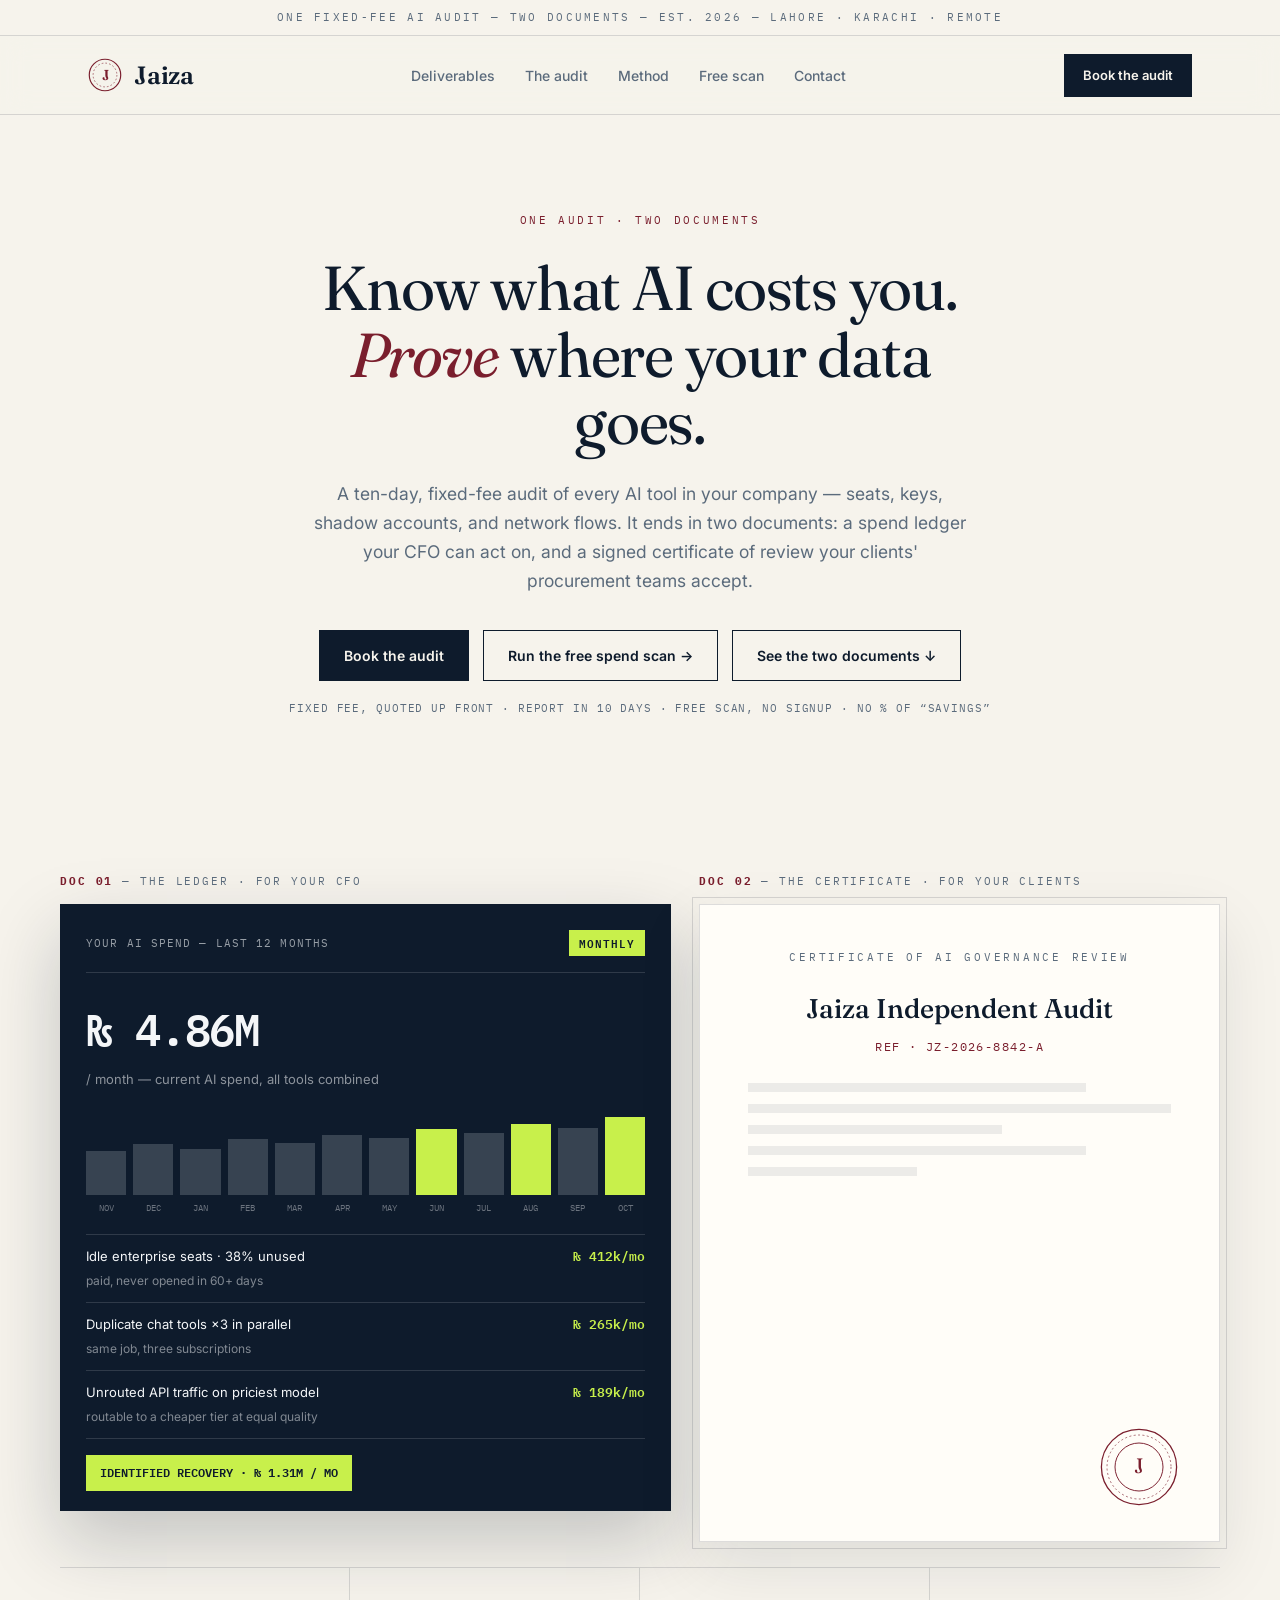
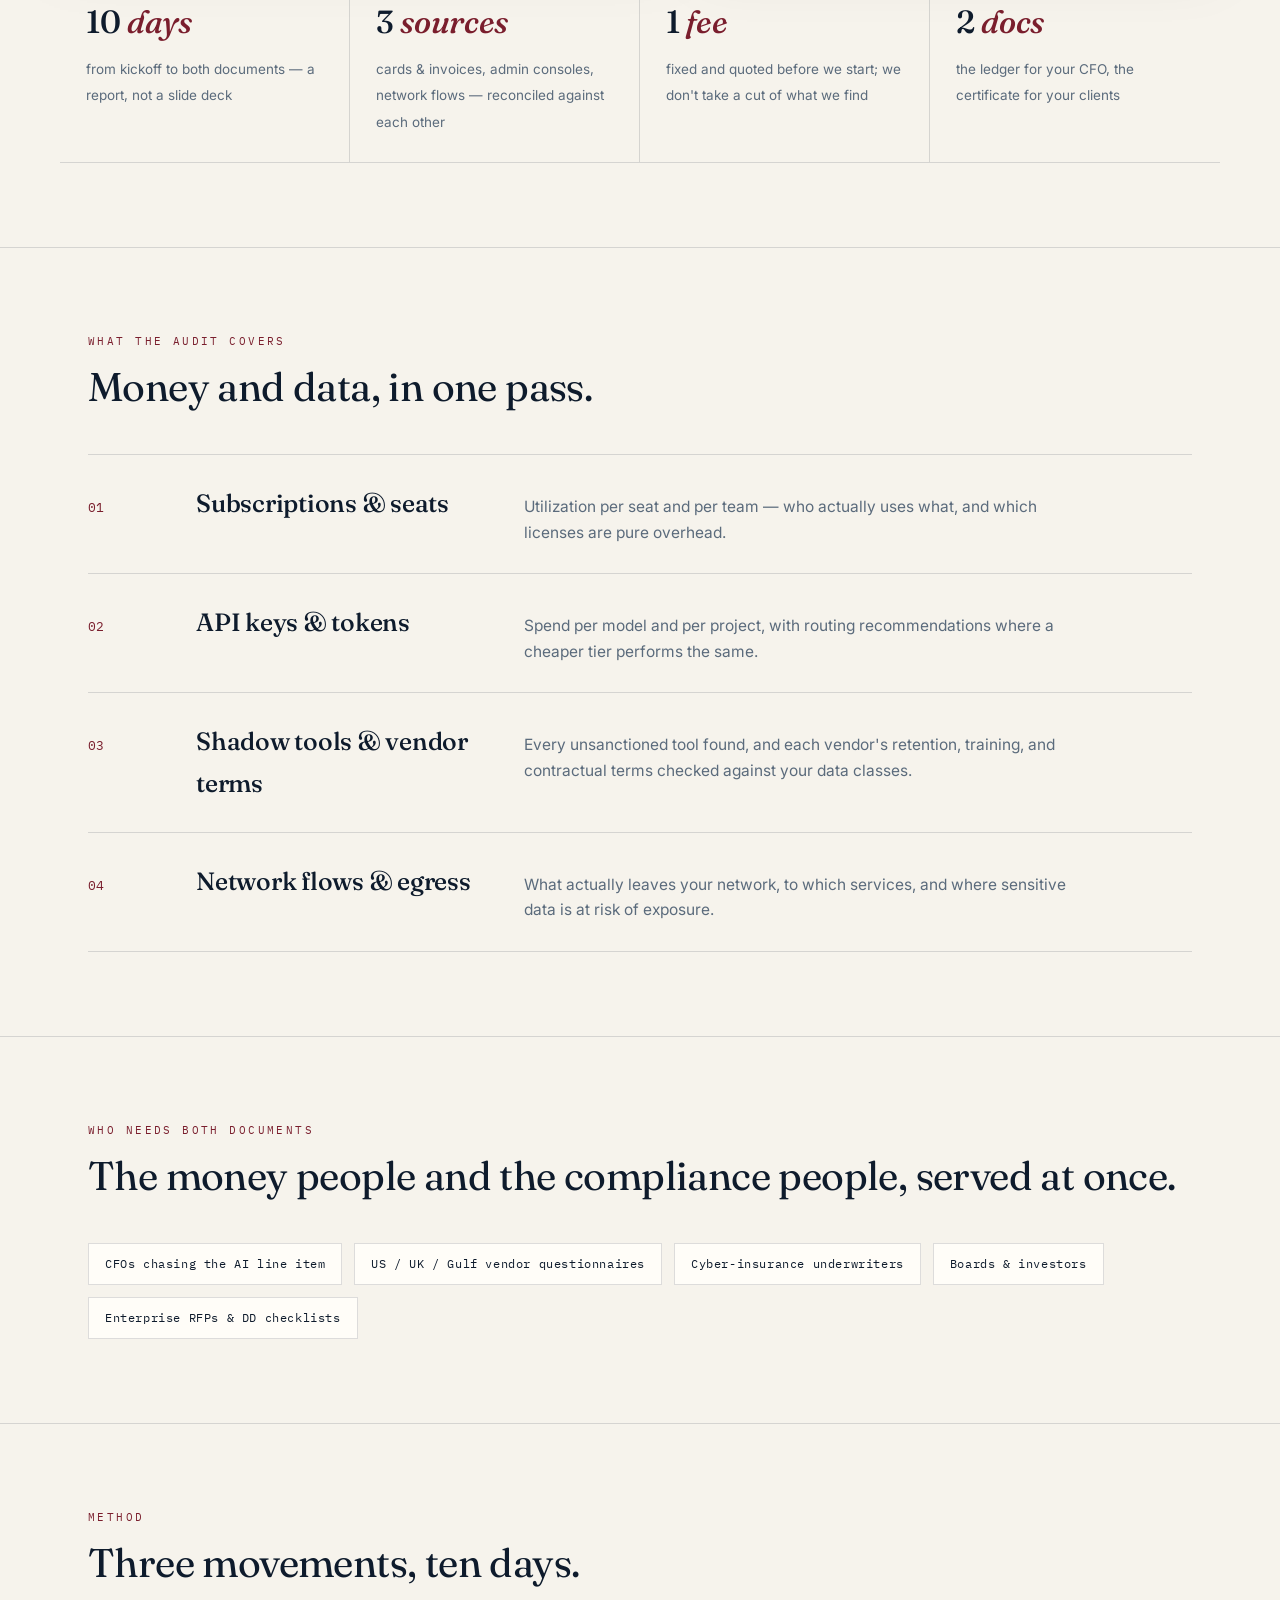
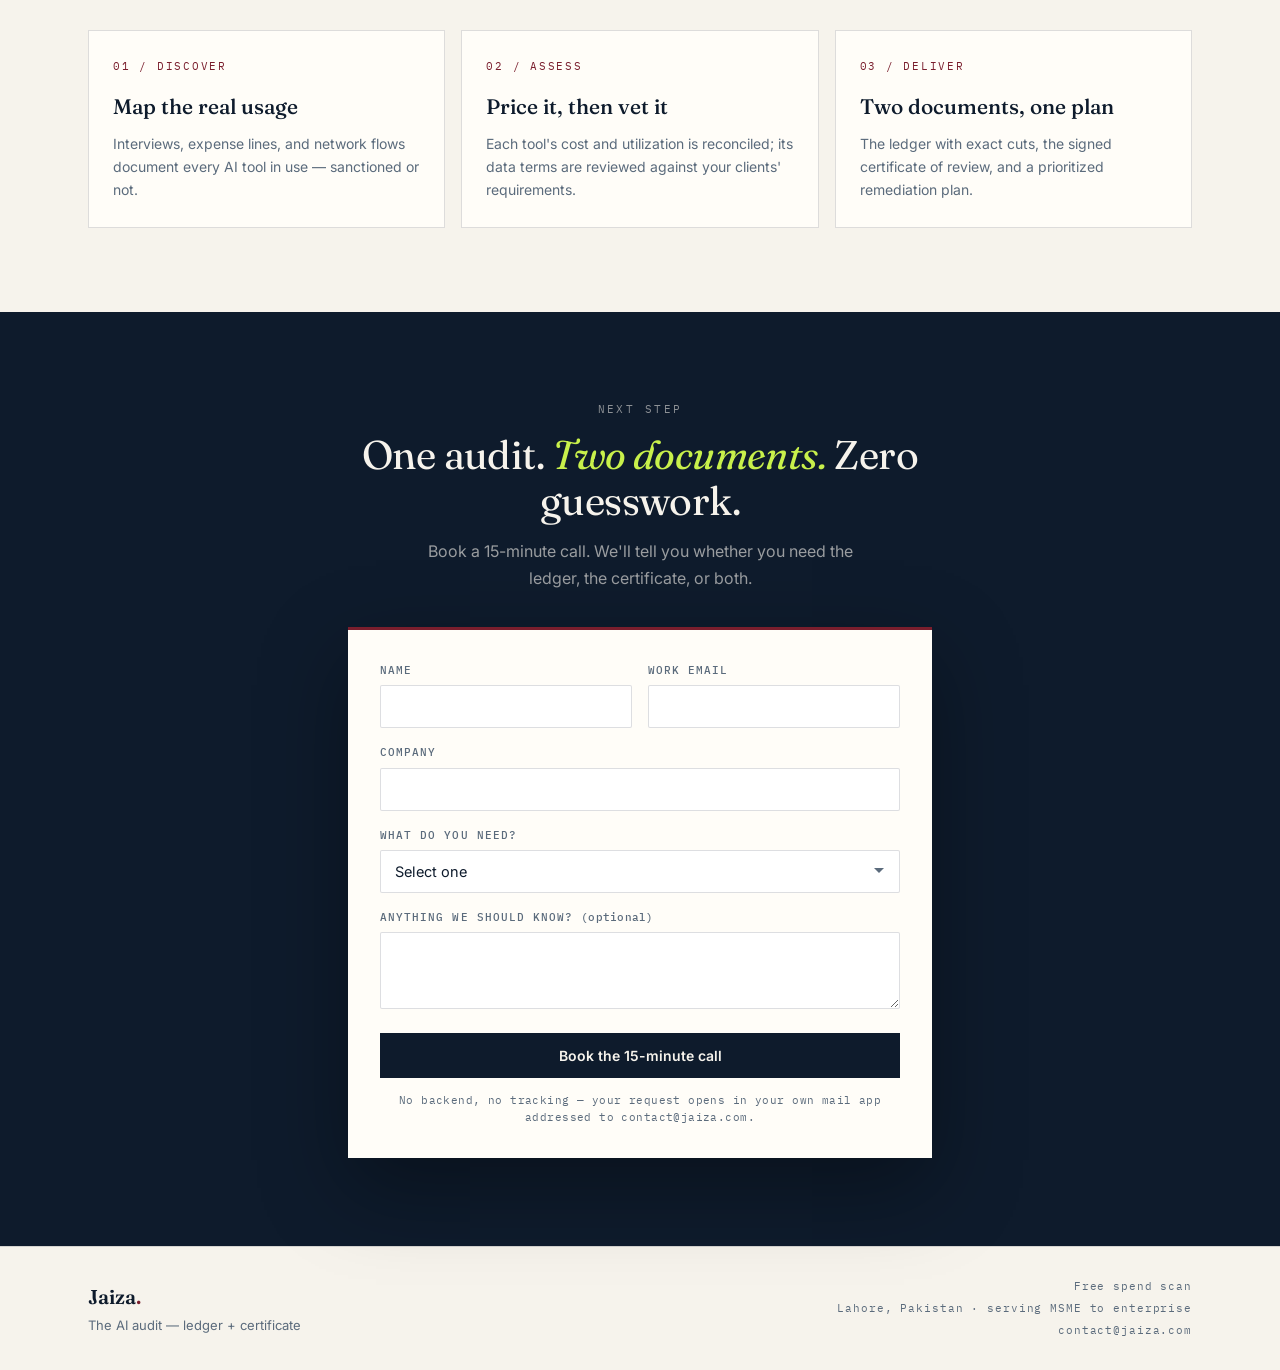
==== commit d7323f08: "Add free client-side AI spend scan (scan.html + scan.js) - scan.html/scan.js: drop or paste a card/e" ====
--- a/index.html
+++ b/index.html
@@ -31,6 +31,7 @@
                     <li><a href="#deliverables">Deliverables</a></li>
                     <li><a href="#audit">The audit</a></li>
                     <li><a href="#method">Method</a></li>
+                    <li><a href="scan.html">Free scan</a></li>
                     <li><a href="#contact">Contact</a></li>
                 </ul>
             </nav>
@@ -50,9 +51,10 @@
                 <p class="sub reveal">A ten-day, fixed-fee audit of every AI tool in your company — seats, keys, shadow accounts, and network flows. It ends in two documents: a spend ledger your CFO can act on, and a signed certificate of review your clients' procurement teams accept.</p>
                 <div class="cta-row reveal">
                     <a class="btn btn-ink" href="#contact">Book the audit</a>
+                    <a class="btn btn-ghost" href="scan.html">Run the free spend scan →</a>
                     <a class="btn btn-ghost" href="#deliverables">See the two documents ↓</a>
                 </div>
-                <p class="micro reveal">FIXED FEE, QUOTED UP FRONT · REPORT IN 10 DAYS · NO % OF “SAVINGS”</p>
+                <p class="micro reveal">FIXED FEE, QUOTED UP FRONT · REPORT IN 10 DAYS · FREE SCAN, NO SIGNUP · NO % OF “SAVINGS”</p>
             </div>
         </section>
 
@@ -196,6 +198,7 @@
                 <span class="footer-tagline">The AI audit — ledger + certificate</span>
             </div>
             <div class="footer-meta">
+                <a href="scan.html">Free spend scan</a>
                 <span>Lahore, Pakistan · serving MSME to enterprise</span>
                 <a href="mailto:contact@jaiza.com">contact@jaiza.com</a>
             </div>
--- a/styles.css
+++ b/styles.css
@@ -800,3 +800,147 @@
     .footer-in, .footer-meta { align-items: flex-start; }
     .topline { font-size: 9px; letter-spacing: 0.14em; }
 }
+
+/* ---------- free scan (scan.html) ---------- */
+
+.hero-slim { padding: 72px 0 56px; }
+.hero-slim h1 { max-width: 20ch; }
+
+.scan-wrap { max-width: 1080px; }
+
+.scan-grid {
+    display: grid;
+    grid-template-columns: 300px 1fr;
+    gap: 48px;
+    align-items: start;
+}
+
+.scan-steps { list-style: none; margin-bottom: 28px; }
+.scan-steps li {
+    display: grid;
+    grid-template-columns: 34px 1fr;
+    gap: 12px;
+    padding: 14px 0;
+    border-top: 1px solid var(--line-soft);
+}
+.scan-steps .n { font-family: var(--mono); font-size: 13px; color: var(--wine); padding-top: 2px; }
+.scan-steps h3 { font-family: var(--serif); font-size: 18px; font-weight: 500; margin-bottom: 4px; }
+.scan-steps p { font-size: 13.5px; color: var(--muted); }
+
+.scan-note {
+    border: 1px solid var(--line-soft);
+    background: var(--card);
+    padding: 16px 18px;
+    margin-bottom: 14px;
+}
+.scan-note .sec-head { margin-bottom: 6px; }
+.scan-note p:last-child { font-size: 13.5px; color: var(--muted); }
+.mono-inline { font-family: var(--mono); font-size: 12px; background: rgba(14,27,44,0.06); padding: 1px 6px; }
+
+.scan-card {
+    background: var(--card);
+    border: 1px solid var(--line);
+    border-top: 3px solid var(--wine);
+    padding: 28px;
+    text-align: center;
+    transition: border-color 0.2s var(--ease), box-shadow 0.2s var(--ease);
+}
+.scan-card.drag { border-color: var(--wine); box-shadow: 0 0 0 4px rgba(122, 30, 45, 0.12); border-style: dashed; }
+.scan-card-title { font-family: var(--serif); font-size: 22px; font-weight: 500; }
+.scan-card-sub { color: var(--muted); font-size: 13px; margin: 4px 0 12px; }
+
+.scan-or {
+    display: flex; align-items: center; gap: 12px;
+    margin: 18px 0 12px;
+    color: var(--muted); font-family: var(--mono); font-size: 10.5px; letter-spacing: 0.14em; text-transform: uppercase;
+}
+.scan-or::before, .scan-or::after { content: ''; flex: 1; height: 1px; background: var(--line); }
+
+#pasteInput {
+    width: 100%;
+    padding: 12px 14px;
+    border: 1px solid var(--line);
+    border-radius: 2px;
+    font-family: var(--mono);
+    font-size: 12.5px;
+    background: #fff;
+    color: var(--ink);
+    resize: vertical;
+    margin-bottom: 18px;
+}
+#pasteInput:focus { outline: none; border-color: var(--wine); box-shadow: 0 0 0 3px rgba(122, 30, 45, 0.14); }
+
+.scan-options {
+    display: grid;
+    grid-template-columns: 1fr 1fr 1.4fr;
+    gap: 16px;
+    text-align: left;
+    padding: 16px 0 20px;
+    margin-bottom: 18px;
+    border-top: 1px solid var(--line-soft);
+    border-bottom: 1px solid var(--line-soft);
+}
+.scan-opt { margin-bottom: 0; }
+.scan-opt input[type='range'] { width: 100%; accent-color: var(--wine); }
+.scan-opt b { color: var(--wine); }
+
+.scan-error {
+    margin-top: 16px;
+    padding: 14px 18px;
+    background: rgba(168, 75, 63, 0.1);
+    border: 1px solid #A84B3F;
+    color: #A84B3F;
+    font-size: 14px;
+    font-weight: 500;
+}
+
+.scan-results { margin-top: 28px; text-align: left; }
+
+.scan-bars { margin: 22px 0 6px; display: flex; flex-direction: column; gap: 8px; }
+.scan-bar { display: grid; grid-template-columns: minmax(120px, 200px) 1fr 92px; align-items: center; gap: 12px; }
+.scan-bar-name { font-size: 13px; color: rgba(246,243,236,0.85); white-space: nowrap; overflow: hidden; text-overflow: ellipsis; }
+.scan-bar-track { height: 8px; background: rgba(246,243,236,0.12); }
+.scan-bar-fill { display: block; height: 100%; background: var(--lime); }
+.scan-bar-amt { font-family: var(--mono); font-size: 12px; color: var(--lime); text-align: right; }
+
+.scan-stats {
+    display: grid;
+    grid-template-columns: repeat(4, 1fr);
+    gap: 1px;
+    background: rgba(246,243,236,0.14);
+    border: 1px solid rgba(246,243,236,0.14);
+    margin: 20px 0;
+}
+.scan-stat { background: var(--ink); padding: 14px 16px; }
+.scan-stat b { display: block; font-family: var(--mono); font-size: 18px; font-weight: 600; color: var(--paper); }
+.scan-stat span { font-size: 11.5px; color: rgba(246,243,236,0.55); }
+
+.scan-actions { display: flex; gap: 12px; flex-wrap: wrap; margin-top: 20px; }
+.btn-ghost-dark { background: transparent; color: rgba(246,243,236,0.85); border-color: rgba(246,243,236,0.35); }
+.btn-ghost-dark:hover { background: transparent; border-color: var(--lime); color: var(--lime); }
+
+.scan-disclaimer {
+    margin-top: 18px;
+    font-size: 12.5px;
+    color: rgba(246,243,236,0.5);
+    border-top: 1px solid rgba(246,243,236,0.14);
+    padding-top: 14px;
+}
+
+.limits-grid { display: grid; grid-template-columns: 1fr 1fr; gap: 20px; }
+.limits-grid .m-card ul { margin: 10px 0 0 18px; }
+.limits-grid .m-card li { font-size: 14px; color: var(--muted); padding: 3px 0; }
+
+@media (max-width: 960px) {
+    .scan-grid { grid-template-columns: 1fr; gap: 32px; }
+    .scan-stats { grid-template-columns: 1fr 1fr; }
+}
+
+@media (max-width: 640px) {
+    .hero-slim { padding: 56px 0 44px; }
+    .scan-card { padding: 20px 16px; }
+    .scan-options { grid-template-columns: 1fr; }
+    .scan-bar { grid-template-columns: 1fr; gap: 4px; }
+    .scan-bar-amt { text-align: left; }
+    .limits-grid { grid-template-columns: 1fr; }
+}
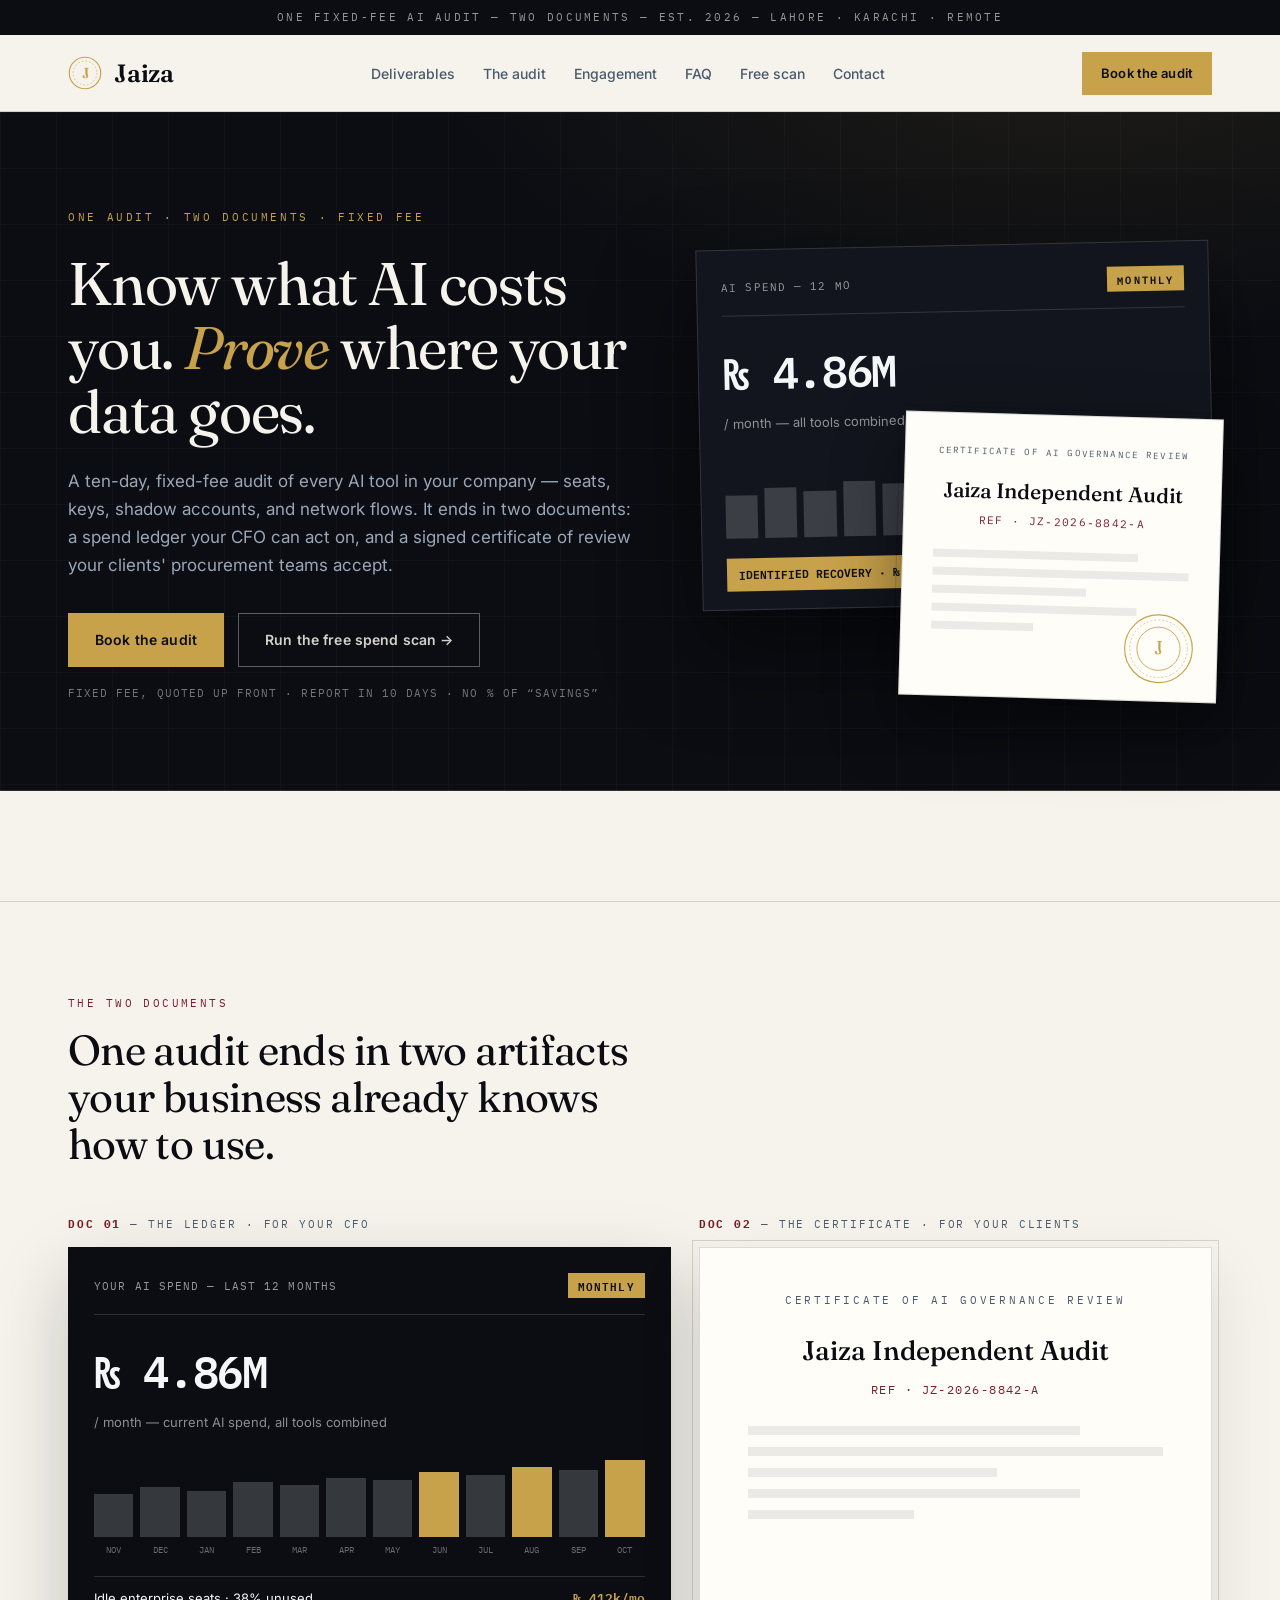
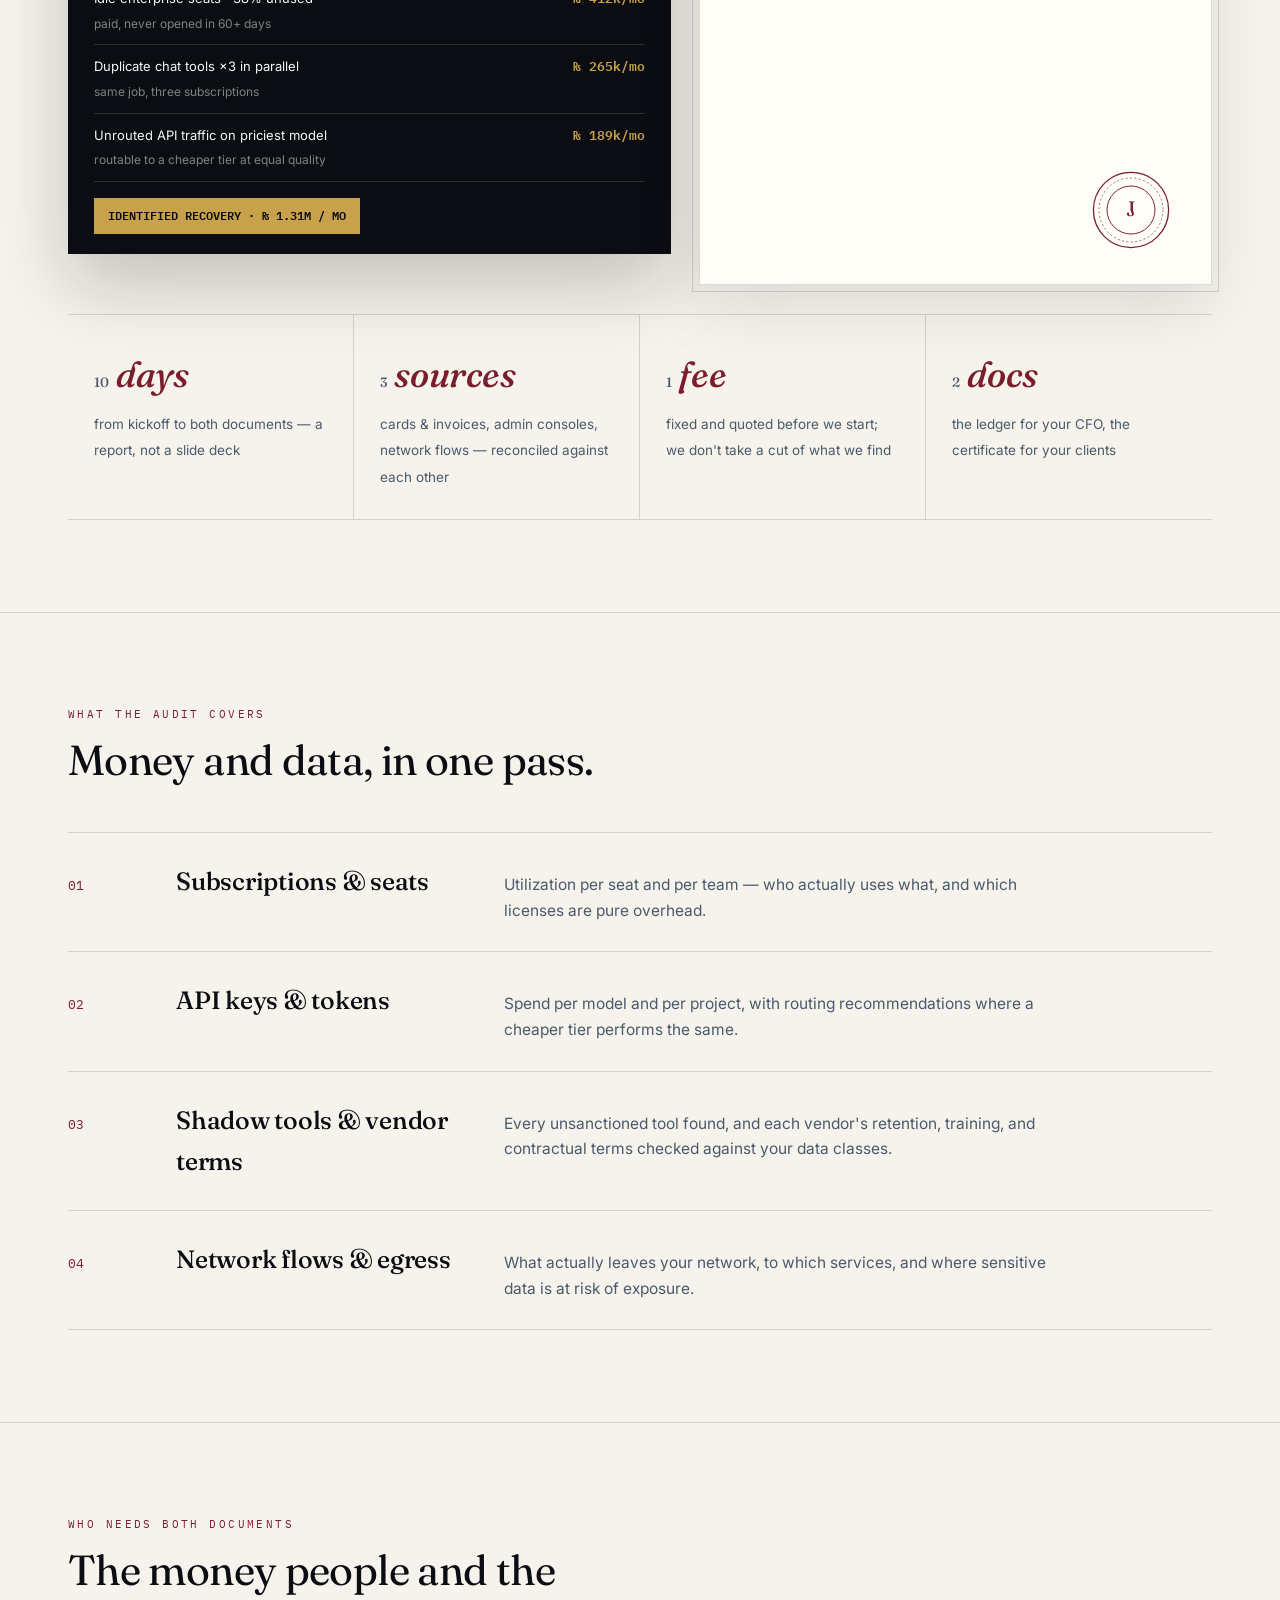
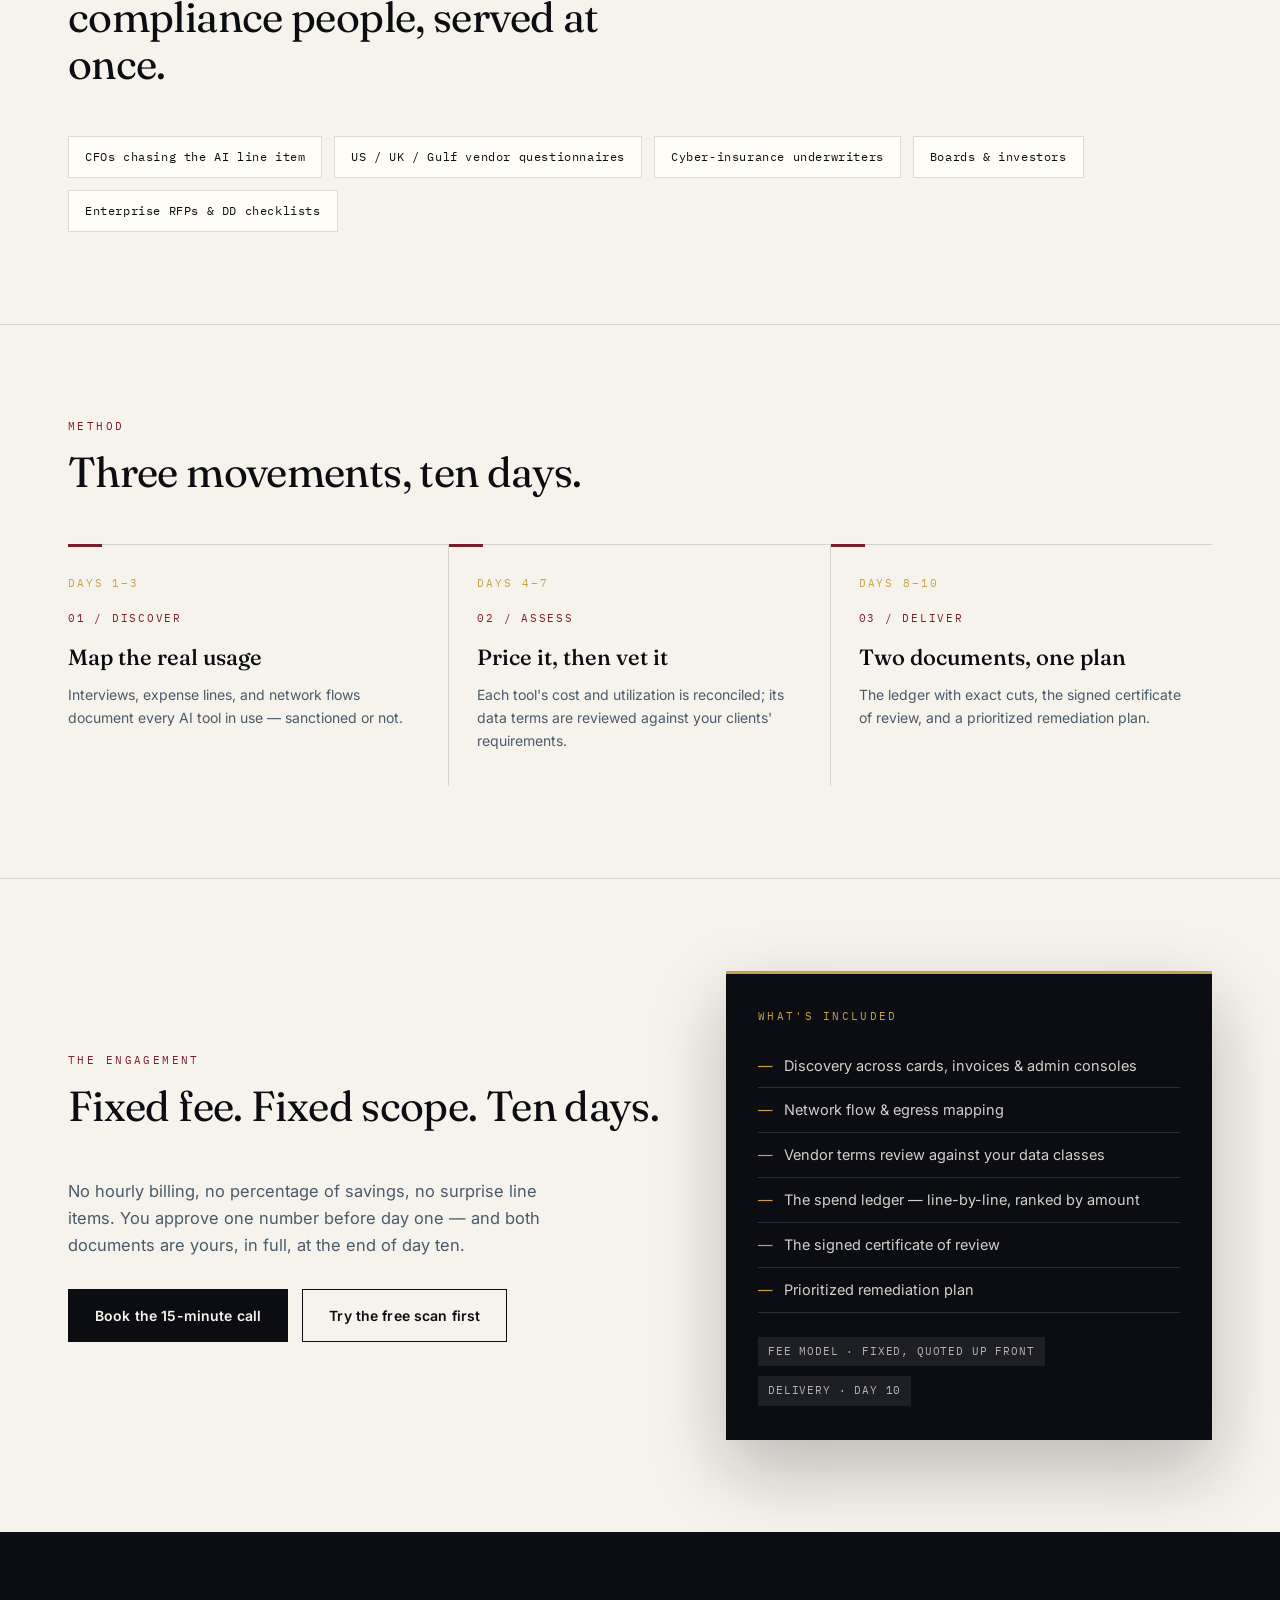
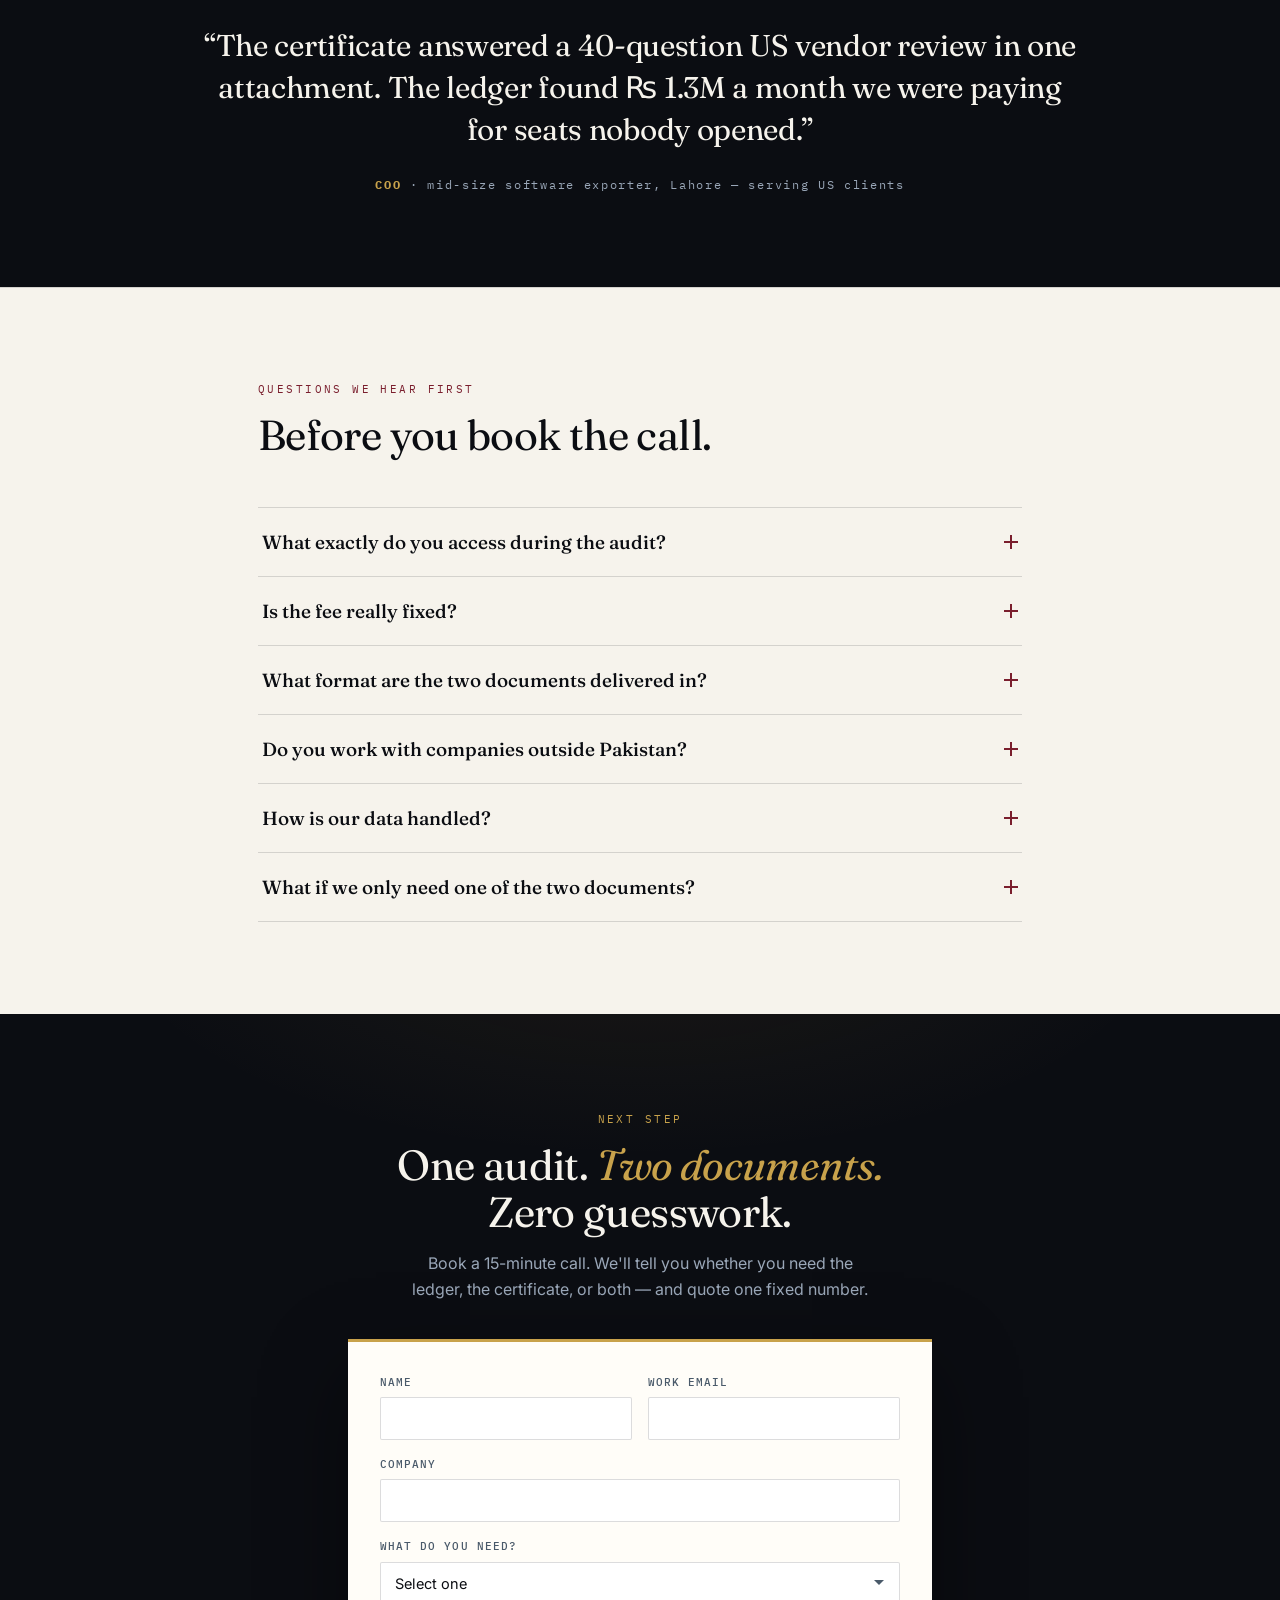
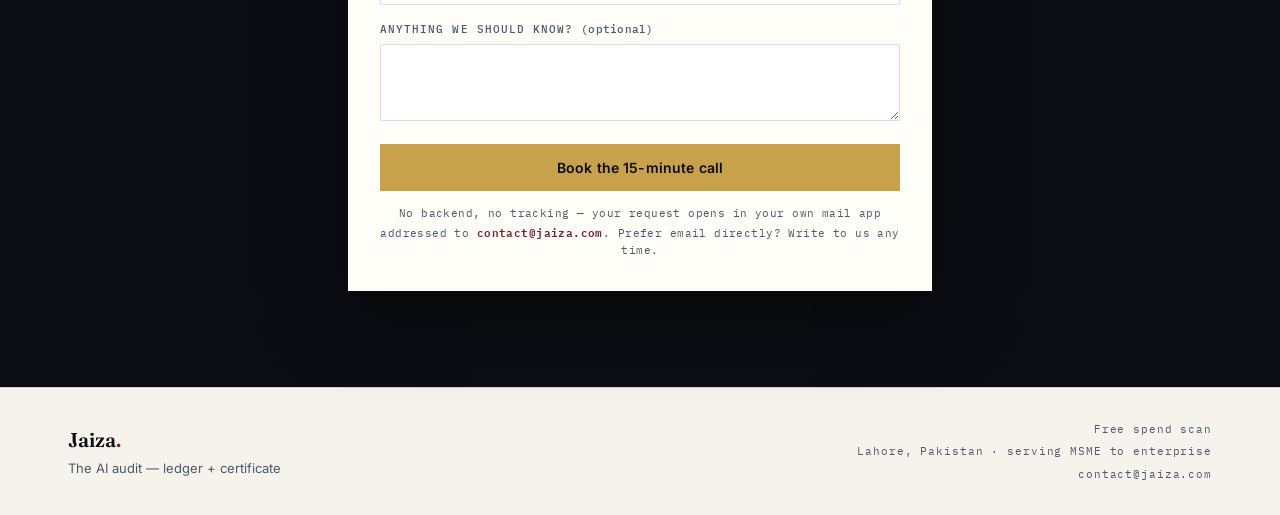
==== commit 245a5b4c: "Premium redesign: dark editorial hero, bronze palette, engagement/FAQ/testimonial sections, full met" ====
--- a/index.html
+++ b/index.html
@@ -5,24 +5,58 @@
     <meta name="viewport" content="width=device-width, initial-scale=1.0">
     <title>Jaiza — The AI Audit: Ledger + Certificate</title>
     <meta name="description" content="Jaiza runs one fixed-fee, 10-day audit of every AI tool in your company and delivers two documents: a spend ledger your CFO can act on, and a signed certificate of review your clients accept.">
+    <meta name="theme-color" content="#0B0D12">
+    <link rel="canonical" href="https://jaiza-chi.vercel.app/">
     <meta property="og:title" content="Jaiza — The AI Audit: Ledger + Certificate">
     <meta property="og:description" content="One audit. Two documents. Know what AI costs you — and prove where your data goes.">
     <meta property="og:type" content="website">
+    <meta property="og:url" content="https://jaiza-chi.vercel.app/">
+    <meta property="og:image" content="https://jaiza-chi.vercel.app/assets/og-image.png">
+    <meta name="twitter:card" content="summary_large_image">
+    <link rel="icon" type="image/png" sizes="32x32" href="assets/favicon-32.png">
+    <link rel="icon" type="image/png" sizes="16x16" href="assets/favicon-16.png">
+    <link rel="apple-touch-icon" sizes="180x180" href="assets/apple-touch-icon.png">
+    <link rel="mask-icon" href="assets/favicon-64.png" color="#7A1E2D">
+    <link rel="preload" href="https://fonts.googleapis.com/css2?family=Fraunces:ital,opsz,wght@0,9..144,300..600;1,9..144,300..500&display=swap" as="style">
     <link rel="preconnect" href="https://fonts.googleapis.com">
     <link rel="preconnect" href="https://fonts.gstatic.com" crossorigin>
-    <link href="https://fonts.googleapis.com/css2?family=Fraunces:ital,opsz,wght@0,9..144,300;0,9..144,400;0,9..144,500;0,9..144,600;1,9..144,300;1,9..144,400&family=Inter:wght@400;500;600;700;800&family=IBM+Plex+Mono:wght@400;500;600&display=swap" rel="stylesheet">
+    <link href="https://fonts.googleapis.com/css2?family=Fraunces:ital,opsz,wght@0,9..144,300;0,9..144,400;0,9..144,500;0,9..144,600;1,9..144,300;1,9..144,400&family=Inter:wght@400;500;600;700&family=IBM+Plex+Mono:wght@400;500;600&display=swap" rel="stylesheet">
     <link rel="stylesheet" href="styles.css">
+    <script type="application/ld+json">
+    {
+      "@context": "https://schema.org",
+      "@type": "Organization",
+      "name": "Jaiza",
+      "url": "https://jaiza-chi.vercel.app/",
+      "logo": "https://jaiza-chi.vercel.app/assets/favicon-64.png",
+      "email": "contact@jaiza.com",
+      "address": { "@type": "PostalAddress", "addressLocality": "Lahore", "addressCountry": "PK" },
+      "sameAs": [],
+      "description": "Fixed-fee 10-day AI audit delivering a spend ledger and a signed certificate of review."
+    }
+    </script>
+    <script type="application/ld+json">
+    {
+      "@context": "https://schema.org",
+      "@type": "Service",
+      "serviceType": "AI governance audit",
+      "provider": { "@type": "Organization", "name": "Jaiza" },
+      "areaServed": "Worldwide",
+      "description": "Ten-day fixed-fee audit of all AI tools in a company: subscriptions, API keys, shadow tools, network flows. Delivers a CFO spend ledger and a signed certificate of review."
+    }
+    </script>
 </head>
 <body>
+    <a class="skip-link" href="#main">Skip to content</a>
     <div class="topline">ONE FIXED-FEE AI AUDIT — TWO DOCUMENTS — EST. 2026 — LAHORE · KARACHI · REMOTE</div>
 
     <header class="site-header" id="siteHeader">
         <div class="wrap header-in">
             <a class="brand" href="#top" aria-label="Jaiza home">
                 <svg width="34" height="34" viewBox="0 0 40 40" fill="none" aria-hidden="true">
-                    <circle cx="20" cy="20" r="18.5" stroke="#7A1E2D" stroke-width="1.4"/>
-                    <circle cx="20" cy="20" r="14" stroke="#7A1E2D" stroke-width=".7" stroke-dasharray="2 2.4"/>
-                    <text x="20" y="26" text-anchor="middle" font-family="Fraunces,Georgia,serif" font-size="17" fill="#7A1E2D">J</text>
+                    <circle cx="20" cy="20" r="18.5" stroke="#C8A24B" stroke-width="1.4"/>
+                    <circle cx="20" cy="20" r="14" stroke="#C8A24B" stroke-width=".7" stroke-dasharray="2 2.4"/>
+                    <text x="20" y="26" text-anchor="middle" font-family="Fraunces,Georgia,serif" font-size="17" fill="#C8A24B">J</text>
                 </svg>
                 Jaiza
             </a>
@@ -30,79 +64,121 @@
                 <ul>
                     <li><a href="#deliverables">Deliverables</a></li>
                     <li><a href="#audit">The audit</a></li>
-                    <li><a href="#method">Method</a></li>
+                    <li><a href="#engagement">Engagement</a></li>
+                    <li><a href="#faq">FAQ</a></li>
                     <li><a href="scan.html">Free scan</a></li>
                     <li><a href="#contact">Contact</a></li>
                 </ul>
             </nav>
             <div class="nav-overlay" id="navOverlay"></div>
-            <a href="#contact" class="btn btn-ink btn-sm header-cta">Book the audit</a>
+            <a href="#contact" class="btn btn-bronze btn-sm header-cta">Book the audit</a>
             <button class="mobile-toggle" id="mobileToggle" aria-label="Toggle navigation" aria-expanded="false">
                 <span></span><span></span><span></span>
             </button>
         </div>
     </header>
 
-    <main id="top">
-        <section class="hero">
-            <div class="wrap">
-                <p class="eyebrow reveal">ONE AUDIT · TWO DOCUMENTS</p>
-                <h1 class="reveal">Know what AI costs you. <em>Prove</em> where your data goes.</h1>
-                <p class="sub reveal">A ten-day, fixed-fee audit of every AI tool in your company — seats, keys, shadow accounts, and network flows. It ends in two documents: a spend ledger your CFO can act on, and a signed certificate of review your clients' procurement teams accept.</p>
-                <div class="cta-row reveal">
-                    <a class="btn btn-ink" href="#contact">Book the audit</a>
-                    <a class="btn btn-ghost" href="scan.html">Run the free spend scan →</a>
-                    <a class="btn btn-ghost" href="#deliverables">See the two documents ↓</a>
-                </div>
-                <p class="micro reveal">FIXED FEE, QUOTED UP FRONT · REPORT IN 10 DAYS · FREE SCAN, NO SIGNUP · NO % OF “SAVINGS”</p>
-            </div>
-        </section>
-
-        <section class="wrap section" id="deliverables">
-            <div class="docs">
-                <div class="reveal">
-                    <p class="doc-cap"><b>DOC 01</b> — THE LEDGER · FOR YOUR CFO</p>
-                    <div class="dash">
-                        <div class="dash-head"><span>YOUR AI SPEND — LAST 12 MONTHS</span><span class="chip-period">MONTHLY</span></div>
+    <main id="main">
+        <!-- ============ HERO ============ -->
+        <section class="hero" id="top">
+            <div class="wrap hero-grid">
+                <div class="hero-copy">
+                    <p class="eyebrow reveal">ONE AUDIT · TWO DOCUMENTS · FIXED FEE</p>
+                    <h1 class="reveal">Know what AI costs you. <em>Prove</em> where your data goes.</h1>
+                    <p class="sub reveal">A ten-day, fixed-fee audit of every AI tool in your company — seats, keys, shadow accounts, and network flows. It ends in two documents: a spend ledger your CFO can act on, and a signed certificate of review your clients' procurement teams accept.</p>
+                    <div class="cta-row reveal">
+                        <a class="btn btn-bronze" href="#contact">Book the audit</a>
+                        <a class="btn btn-ghost-dark" href="scan.html">Run the free spend scan →</a>
+                    </div>
+                    <p class="micro reveal">FIXED FEE, QUOTED UP FRONT · REPORT IN 10 DAYS · NO % OF “SAVINGS”</p>
+                </div>
+                <div class="hero-visual reveal" aria-hidden="true">
+                    <div class="hv-ledger">
+                        <div class="dash-head"><span>AI SPEND — 12 MO</span><span class="chip-period">MONTHLY</span></div>
                         <div class="big">₨ 4.86M</div>
-                        <div class="big-label">/ month — current AI spend, all tools combined</div>
-                        <div class="bars" aria-hidden="true">
-                            <div class="bar" style="height:52%"></div><div class="bar" style="height:60%"></div><div class="bar" style="height:55%"></div><div class="bar" style="height:66%"></div><div class="bar" style="height:62%"></div><div class="bar" style="height:71%"></div><div class="bar" style="height:68%"></div><div class="bar waste" style="height:78%"></div><div class="bar" style="height:74%"></div><div class="bar waste" style="height:84%"></div><div class="bar" style="height:80%"></div><div class="bar waste" style="height:92%"></div>
-                        </div>
-                        <div class="bar-x" aria-hidden="true"><span>NOV</span><span>DEC</span><span>JAN</span><span>FEB</span><span>MAR</span><span>APR</span><span>MAY</span><span>JUN</span><span>JUL</span><span>AUG</span><span>SEP</span><span>OCT</span></div>
-                        <div class="rows">
-                            <div class="row"><span>Idle enterprise seats · 38% unused</span><span class="amt">₨ 412k/mo</span><span class="lbl">paid, never opened in 60+ days</span></div>
-                            <div class="row"><span>Duplicate chat tools ×3 in parallel</span><span class="amt">₨ 265k/mo</span><span class="lbl">same job, three subscriptions</span></div>
-                            <div class="row"><span>Unrouted API traffic on priciest model</span><span class="amt">₨ 189k/mo</span><span class="lbl">routable to a cheaper tier at equal quality</span></div>
-                        </div>
-                        <div class="dash-foot"><span class="recovery">IDENTIFIED RECOVERY · ₨ 1.31M / MO</span></div>
-                    </div>
-                </div>
-                <div class="reveal">
-                    <p class="doc-cap"><b>DOC 02</b> — THE CERTIFICATE · FOR YOUR CLIENTS</p>
-                    <div class="cert">
+                        <div class="big-label">/ month — all tools combined</div>
+                        <div class="bars">
+                            <div class="bar" style="--h:52%"></div><div class="bar" style="--h:60%"></div><div class="bar" style="--h:55%"></div><div class="bar" style="--h:66%"></div><div class="bar" style="--h:62%"></div><div class="bar" style="--h:71%"></div><div class="bar" style="--h:68%"></div><div class="bar waste" style="--h:78%"></div><div class="bar" style="--h:74%"></div><div class="bar waste" style="--h:84%"></div><div class="bar" style="--h:80%"></div><div class="bar waste" style="--h:92%"></div>
+                        </div>
+                        <div class="hv-recovery">IDENTIFIED RECOVERY · ₨ 1.31M / MO</div>
+                    </div>
+                    <div class="hv-cert">
                         <p class="over">CERTIFICATE OF AI GOVERNANCE REVIEW</p>
                         <h3>Jaiza Independent Audit</h3>
                         <p class="ref">REF · JZ-2026-8842-A</p>
                         <div class="ln w80"></div><div class="ln"></div><div class="ln w60"></div><div class="ln w80"></div><div class="ln w40"></div>
-                        <svg class="seal" width="80" height="80" viewBox="0 0 100 100" fill="none" aria-hidden="true">
-                            <circle cx="50" cy="50" r="47" stroke="#7A1E2D" stroke-width="1.6"/>
-                            <circle cx="50" cy="50" r="40" stroke="#7A1E2D" stroke-width=".8" stroke-dasharray="2.5 3"/>
-                            <circle cx="50" cy="50" r="30" stroke="#7A1E2D" stroke-width="1.2"/>
-                            <text x="50" y="58" text-anchor="middle" font-family="Fraunces,Georgia,serif" font-size="26" fill="#7A1E2D">J</text>
+                        <svg class="seal" width="72" height="72" viewBox="0 0 100 100" fill="none">
+                            <circle cx="50" cy="50" r="47" stroke="#C8A24B" stroke-width="1.6"/>
+                            <circle cx="50" cy="50" r="40" stroke="#C8A24B" stroke-width=".8" stroke-dasharray="2.5 3"/>
+                            <circle cx="50" cy="50" r="30" stroke="#C8A24B" stroke-width="1.2"/>
+                            <text x="50" y="58" text-anchor="middle" font-family="Fraunces,Georgia,serif" font-size="26" fill="#C8A24B">J</text>
                         </svg>
                     </div>
                 </div>
             </div>
-
-            <div class="stats reveal">
-                <div class="stat"><b>10 <i>days</i></b><span>from kickoff to both documents — a report, not a slide deck</span></div>
-                <div class="stat"><b>3 <i>sources</i></b><span>cards &amp; invoices, admin consoles, network flows — reconciled against each other</span></div>
-                <div class="stat"><b>1 <i>fee</i></b><span>fixed and quoted before we start; we don't take a cut of what we find</span></div>
-                <div class="stat"><b>2 <i>docs</i></b><span>the ledger for your CFO, the certificate for your clients</span></div>
-            </div>
-        </section>
-
+        </section>
+
+        <!-- ============ TRUST STRIP ============ -->
+        <section class="trust">
+            <div class="wrap">
+                <p class="trust-label reveal">TRUSTED BY TEAMS ANSWERING VENDOR QUESTIONNAIRES IN</p>
+                <div class="trust-row reveal" aria-label="Client sectors">
+                    <span>FINANCIAL SERVICES</span><span>SOFTWARE EXPORT</span><span>HEALTHCARE</span><span>LOGISTICS</span><span>EDUCATION</span><span>RETAIL</span>
+                </div>
+            </div>
+        </section>
+
+        <!-- ============ DELIVERABLES ============ -->
+        <section class="section" id="deliverables">
+            <div class="wrap">
+                <p class="sec-head reveal">THE TWO DOCUMENTS</p>
+                <h2 class="reveal">One audit ends in two artifacts your business already knows how to use.</h2>
+                <div class="docs">
+                    <div class="reveal">
+                        <p class="doc-cap"><b>DOC 01</b> — THE LEDGER · FOR YOUR CFO</p>
+                        <div class="dash">
+                            <div class="dash-head"><span>YOUR AI SPEND — LAST 12 MONTHS</span><span class="chip-period">MONTHLY</span></div>
+                            <div class="big">₨ 4.86M</div>
+                            <div class="big-label">/ month — current AI spend, all tools combined</div>
+                            <div class="bars" aria-hidden="true">
+                                <div class="bar" style="--h:52%"></div><div class="bar" style="--h:60%"></div><div class="bar" style="--h:55%"></div><div class="bar" style="--h:66%"></div><div class="bar" style="--h:62%"></div><div class="bar" style="--h:71%"></div><div class="bar" style="--h:68%"></div><div class="bar waste" style="--h:78%"></div><div class="bar" style="--h:74%"></div><div class="bar waste" style="--h:84%"></div><div class="bar" style="--h:80%"></div><div class="bar waste" style="--h:92%"></div>
+                            </div>
+                            <div class="bar-x" aria-hidden="true"><span>NOV</span><span>DEC</span><span>JAN</span><span>FEB</span><span>MAR</span><span>APR</span><span>MAY</span><span>JUN</span><span>JUL</span><span>AUG</span><span>SEP</span><span>OCT</span></div>
+                            <div class="rows">
+                                <div class="row"><span>Idle enterprise seats · 38% unused</span><span class="amt">₨ 412k/mo</span><span class="lbl">paid, never opened in 60+ days</span></div>
+                                <div class="row"><span>Duplicate chat tools ×3 in parallel</span><span class="amt">₨ 265k/mo</span><span class="lbl">same job, three subscriptions</span></div>
+                                <div class="row"><span>Unrouted API traffic on priciest model</span><span class="amt">₨ 189k/mo</span><span class="lbl">routable to a cheaper tier at equal quality</span></div>
+                            </div>
+                            <div class="dash-foot"><span class="recovery">IDENTIFIED RECOVERY · ₨ 1.31M / MO</span></div>
+                        </div>
+                    </div>
+                    <div class="reveal">
+                        <p class="doc-cap"><b>DOC 02</b> — THE CERTIFICATE · FOR YOUR CLIENTS</p>
+                        <div class="cert">
+                            <p class="over">CERTIFICATE OF AI GOVERNANCE REVIEW</p>
+                            <h3>Jaiza Independent Audit</h3>
+                            <p class="ref">REF · JZ-2026-8842-A</p>
+                            <div class="ln w80"></div><div class="ln"></div><div class="ln w60"></div><div class="ln w80"></div><div class="ln w40"></div>
+                            <svg class="seal" width="80" height="80" viewBox="0 0 100 100" fill="none" aria-hidden="true">
+                                <circle cx="50" cy="50" r="47" stroke="#7A1E2D" stroke-width="1.6"/>
+                                <circle cx="50" cy="50" r="40" stroke="#7A1E2D" stroke-width=".8" stroke-dasharray="2.5 3"/>
+                                <circle cx="50" cy="50" r="30" stroke="#7A1E2D" stroke-width="1.2"/>
+                                <text x="50" y="58" text-anchor="middle" font-family="Fraunces,Georgia,serif" font-size="26" fill="#7A1E2D">J</text>
+                            </svg>
+                        </div>
+                    </div>
+                </div>
+
+                <div class="stats reveal">
+                    <div class="stat"><b><span class="count" data-count="10">0</span> <i>days</i></b><span>from kickoff to both documents — a report, not a slide deck</span></div>
+                    <div class="stat"><b><span class="count" data-count="3">0</span> <i>sources</i></b><span>cards &amp; invoices, admin consoles, network flows — reconciled against each other</span></div>
+                    <div class="stat"><b><span class="count" data-count="1">0</span> <i>fee</i></b><span>fixed and quoted before we start; we don't take a cut of what we find</span></div>
+                    <div class="stat"><b><span class="count" data-count="2">0</span> <i>docs</i></b><span>the ledger for your CFO, the certificate for your clients</span></div>
+                </div>
+            </div>
+        </section>
+
+        <!-- ============ AUDIT SCOPE ============ -->
         <section class="section sec-line" id="audit">
             <div class="wrap">
                 <p class="sec-head reveal">WHAT THE AUDIT COVERS</p>
@@ -116,6 +192,7 @@
             </div>
         </section>
 
+        <!-- ============ WHO ============ -->
         <section class="section sec-line" id="who">
             <div class="wrap">
                 <p class="sec-head reveal">WHO NEEDS BOTH DOCUMENTS</p>
@@ -130,23 +207,114 @@
             </div>
         </section>
 
+        <!-- ============ METHOD / TIMELINE ============ -->
         <section class="section sec-line" id="method">
             <div class="wrap">
                 <p class="sec-head reveal">METHOD</p>
                 <h2 class="reveal">Three movements, ten days.</h2>
-                <div class="method">
-                    <div class="m-card reveal"><p class="n">01 / DISCOVER</p><h3>Map the real usage</h3><p>Interviews, expense lines, and network flows document every AI tool in use — sanctioned or not.</p></div>
-                    <div class="m-card reveal"><p class="n">02 / ASSESS</p><h3>Price it, then vet it</h3><p>Each tool's cost and utilization is reconciled; its data terms are reviewed against your clients' requirements.</p></div>
-                    <div class="m-card reveal"><p class="n">03 / DELIVER</p><h3>Two documents, one plan</h3><p>The ledger with exact cuts, the signed certificate of review, and a prioritized remediation plan.</p></div>
-                </div>
-            </div>
-        </section>
-
+                <div class="timeline">
+                    <div class="tl-item reveal">
+                        <p class="tl-days">DAYS 1–3</p>
+                        <p class="n">01 / DISCOVER</p>
+                        <h3>Map the real usage</h3>
+                        <p>Interviews, expense lines, and network flows document every AI tool in use — sanctioned or not.</p>
+                    </div>
+                    <div class="tl-item reveal">
+                        <p class="tl-days">DAYS 4–7</p>
+                        <p class="n">02 / ASSESS</p>
+                        <h3>Price it, then vet it</h3>
+                        <p>Each tool's cost and utilization is reconciled; its data terms are reviewed against your clients' requirements.</p>
+                    </div>
+                    <div class="tl-item reveal">
+                        <p class="tl-days">DAYS 8–10</p>
+                        <p class="n">03 / DELIVER</p>
+                        <h3>Two documents, one plan</h3>
+                        <p>The ledger with exact cuts, the signed certificate of review, and a prioritized remediation plan.</p>
+                    </div>
+                </div>
+            </div>
+        </section>
+
+        <!-- ============ ENGAGEMENT / PRICING ============ -->
+        <section class="section sec-line" id="engagement">
+            <div class="wrap engage-grid">
+                <div>
+                    <p class="sec-head reveal">THE ENGAGEMENT</p>
+                    <h2 class="reveal">Fixed fee. Fixed scope. Ten days.</h2>
+                    <p class="engage-lead reveal">No hourly billing, no percentage of savings, no surprise line items. You approve one number before day one — and both documents are yours, in full, at the end of day ten.</p>
+                    <div class="cta-row left reveal">
+                        <a class="btn btn-ink" href="#contact">Book the 15-minute call</a>
+                        <a class="btn btn-ghost" href="scan.html">Try the free scan first</a>
+                    </div>
+                </div>
+                <div class="engage-card reveal">
+                    <p class="engage-card-head">WHAT'S INCLUDED</p>
+                    <ul>
+                        <li>Discovery across cards, invoices &amp; admin consoles</li>
+                        <li>Network flow &amp; egress mapping</li>
+                        <li>Vendor terms review against your data classes</li>
+                        <li>The spend ledger — line-by-line, ranked by amount</li>
+                        <li>The signed certificate of review</li>
+                        <li>Prioritized remediation plan</li>
+                    </ul>
+                    <div class="engage-foot">
+                        <span class="mono-inline">FEE MODEL · FIXED, QUOTED UP FRONT</span>
+                        <span class="mono-inline">DELIVERY · DAY 10</span>
+                    </div>
+                </div>
+            </div>
+        </section>
+
+        <!-- ============ TESTIMONIAL ============ -->
+        <section class="section sec-line quote-sec">
+            <div class="wrap">
+                <figure class="quote reveal">
+                    <blockquote>“The certificate answered a 40-question US vendor review in one attachment. The ledger found ₨ 1.3M a month we were paying for seats nobody opened.”</blockquote>
+                    <figcaption><b>COO</b> · mid-size software exporter, Lahore — serving US clients</figcaption>
+                </figure>
+            </div>
+        </section>
+
+        <!-- ============ FAQ ============ -->
+        <section class="section sec-line" id="faq">
+            <div class="wrap faq-wrap">
+                <p class="sec-head reveal">QUESTIONS WE HEAR FIRST</p>
+                <h2 class="reveal">Before you book the call.</h2>
+                <div class="faq reveal">
+                    <div class="faq-item">
+                        <button class="faq-q" aria-expanded="false">What exactly do you access during the audit?<span class="faq-icon" aria-hidden="true"></span></button>
+                        <div class="faq-a" role="region"><p>Expense exports, admin consoles for the tools in use, and network flow data you choose to share. We work under NDA, with read-only access where possible, and every access is logged in the certificate's appendix.</p></div>
+                    </div>
+                    <div class="faq-item">
+                        <button class="faq-q" aria-expanded="false">Is the fee really fixed?<span class="faq-icon" aria-hidden="true"></span></button>
+                        <div class="faq-a" role="region"><p>Yes. We scope the entity count and tool surface in the 15-minute call, then quote one number. That number does not change during the ten days, and we never take a percentage of the savings we identify.</p></div>
+                    </div>
+                    <div class="faq-item">
+                        <button class="faq-q" aria-expanded="false">What format are the two documents delivered in?<span class="faq-icon" aria-hidden="true"></span></button>
+                        <div class="faq-a" role="region"><p>The ledger is a spreadsheet plus a PDF summary for the CFO. The certificate is a signed PDF with a reference number your clients can verify, written to answer standard vendor questionnaires and insurance checklists.</p></div>
+                    </div>
+                    <div class="faq-item">
+                        <button class="faq-q" aria-expanded="false">Do you work with companies outside Pakistan?<span class="faq-icon" aria-hidden="true"></span></button>
+                        <div class="faq-a" role="region"><p>Yes — the certificate is built specifically for US, UK, and Gulf vendor reviews. Engagements are run remotely; Lahore and Karachi are our home base, not our limit.</p></div>
+                    </div>
+                    <div class="faq-item">
+                        <button class="faq-q" aria-expanded="false">How is our data handled?<span class="faq-icon" aria-hidden="true"></span></button>
+                        <div class="faq-a" role="region"><p>Under NDA, with read-only access where possible. The free scan on this site never uploads anything — it runs entirely in your browser. Audit data is retained only for the engagement and then destroyed on request.</p></div>
+                    </div>
+                    <div class="faq-item">
+                        <button class="faq-q" aria-expanded="false">What if we only need one of the two documents?<span class="faq-icon" aria-hidden="true"></span></button>
+                        <div class="faq-a" role="region"><p>Tell us on the call. Plenty of clients start with the ledger alone; others need only the certificate for a specific RFP. We'll quote the smaller scope honestly.</p></div>
+                    </div>
+                </div>
+            </div>
+        </section>
+
+        <!-- ============ CONTACT ============ -->
         <section class="contact" id="contact">
             <div class="wrap contact-in">
                 <p class="sec-head on-dark reveal">NEXT STEP</p>
                 <h2 class="reveal">One audit. <em>Two documents.</em> Zero guesswork.</h2>
-                <p class="contact-lead reveal">Book a 15-minute call. We'll tell you whether you need the ledger, the certificate, or both.</p>
+                <p class="contact-lead reveal">Book a 15-minute call. We'll tell you whether you need the ledger, the certificate, or both — and quote one fixed number.</p>
 
                 <form class="contact-form reveal" id="contactForm" novalidate>
                     <div class="form-row">
@@ -178,14 +346,14 @@
                         <textarea id="fNotes" name="notes" rows="3"></textarea>
                     </div>
                     <p class="form-error" id="formError" role="alert" hidden>Please fill in the highlighted fields with a valid work email.</p>
-                    <button type="submit" class="btn btn-ink btn-block">Book the 15-minute call</button>
-                    <p class="form-hint">No backend, no tracking — your request opens in your own mail app addressed to contact@jaiza.com.</p>
+                    <button type="submit" class="btn btn-bronze btn-block">Book the 15-minute call</button>
+                    <p class="form-hint">No backend, no tracking — your request opens in your own mail app addressed to <a href="mailto:contact@jaiza.com">contact@jaiza.com</a>. Prefer email directly? Write to us any time.</p>
                 </form>
 
                 <div class="form-success reveal" id="formSuccess" hidden>
                     <p class="success-title">Request ready to send.</p>
                     <p>Your mail app has been opened with the details addressed to <a href="mailto:contact@jaiza.com">contact@jaiza.com</a>. Send it and we'll reply within one business day.</p>
-                    <button type="button" class="btn btn-ghost" id="sendAnother">Write another request</button>
+                    <button type="button" class="btn btn-ghost-dark" id="sendAnother">Write another request</button>
                 </div>
             </div>
         </section>
--- a/styles.css
+++ b/styles.css
@@ -1,32 +1,33 @@
 /*
     Jaiza | The AI Audit — ledger + certificate
-    Ivory paper · deep navy · oxblood seal · lime reserved for money on dark
+    2026 premium redesign: near-black ink · ivory paper · champagne bronze · oxblood seal
+    Zero-build static site. One stylesheet.
 */
 
 :root {
-    --paper: #F6F3EC;
+    --ink: #0B0D12;          /* near-black, warmer than pure #000 */
+    --ink-2: #12151D;        /* raised dark surface */
+    --paper: #F6F3EC;        /* ivory */
     --card: #FFFDF8;
-    --ink: #0E1B2C;
-    --muted: #5B6B7C;
-    --wine: #7A1E2D;
-    --lime: #C8F04B;
-    --line: rgba(14, 27, 44, 0.14);
-    --line-soft: rgba(14, 27, 44, 0.09);
+    --muted: #4A5A6A;        /* light-bg muted (>=4.5:1 on paper) */
+    --muted-dark: #9AA7B8;   /* dark-bg muted (>=4.5:1 on ink) */
+    --wine: #7A1E2D;         /* oxblood seal */
+    --bronze: #C8A24B;       /* champagne bronze accent */
+    --bronze-hi: #E0C078;
+    --line: rgba(11, 13, 18, 0.14);
+    --line-soft: rgba(11, 13, 18, 0.08);
+    --line-dark: rgba(246, 243, 236, 0.14);
 
     --serif: 'Fraunces', Georgia, serif;
     --body: 'Inter', system-ui, sans-serif;
     --mono: 'IBM Plex Mono', ui-monospace, monospace;
 
-    --max: 1160px;
-    --header-h: 78px;
+    --max: 1200px;
+    --header-h: 76px;
     --ease: cubic-bezier(0.22, 1, 0.36, 1);
 }
 
-*, *::before, *::after {
-    box-sizing: border-box;
-    margin: 0;
-    padding: 0;
-}
+*, *::before, *::after { box-sizing: border-box; margin: 0; padding: 0; }
 
 @media (prefers-reduced-motion: reduce) {
     *, *::before, *::after {
@@ -37,10 +38,7 @@
     }
 }
 
-html {
-    scroll-behavior: smooth;
-    scroll-padding-top: calc(var(--header-h) + 16px);
-}
+html { scroll-behavior: smooth; scroll-padding-top: calc(var(--header-h) + 16px); }
 
 body {
     background: var(--paper);
@@ -52,57 +50,49 @@
     overflow-x: hidden;
 }
 
-.wrap {
-    width: 100%;
-    max-width: var(--max);
-    margin: 0 auto;
-    padding: 0 28px;
-}
-
-a {
-    color: inherit;
-    text-decoration: none;
-}
-
-a:focus-visible,
-button:focus-visible,
-input:focus-visible,
-select:focus-visible,
-textarea:focus-visible {
+.wrap { width: 100%; max-width: var(--max); margin: 0 auto; padding: 0 28px; }
+
+a { color: inherit; text-decoration: none; }
+
+.skip-link {
+    position: absolute; left: -9999px; top: 0;
+    background: var(--ink); color: var(--paper);
+    padding: 10px 18px; z-index: 999; font-size: 14px;
+}
+.skip-link:focus { left: 12px; top: 12px; }
+
+a:focus-visible, button:focus-visible, input:focus-visible,
+select:focus-visible, textarea:focus-visible {
     outline: 2px solid var(--wine);
     outline-offset: 3px;
 }
 
-::selection {
-    background: rgba(122, 30, 45, 0.16);
-}
+::selection { background: rgba(122, 30, 45, 0.18); }
 
 /* ---------- topline + header ---------- */
 
 .topline {
-    border-bottom: 1px solid var(--line);
+    background: var(--ink);
+    color: rgba(246, 243, 236, 0.6);
     padding: 9px 16px;
     text-align: center;
     font-family: var(--mono);
     font-size: 10.5px;
     letter-spacing: 0.22em;
-    color: var(--muted);
 }
 
 .site-header {
     position: sticky;
     top: 0;
     z-index: 100;
-    background: rgba(246, 243, 236, 0.9);
+    background: rgba(246, 243, 236, 0.88);
     backdrop-filter: blur(14px);
     -webkit-backdrop-filter: blur(14px);
     border-bottom: 1px solid var(--line);
     transition: box-shadow 0.3s var(--ease);
 }
 
-.site-header.scrolled {
-    box-shadow: 0 10px 34px rgba(14, 27, 44, 0.08);
-}
+.site-header.scrolled { box-shadow: 0 10px 34px rgba(11, 13, 18, 0.08); }
 
 .header-in {
     display: flex;
@@ -122,57 +112,44 @@
     letter-spacing: -0.01em;
 }
 
-.main-nav ul {
-    list-style: none;
-    display: flex;
-    gap: 30px;
-}
+.main-nav ul { list-style: none; display: flex; gap: 28px; }
 
 .main-nav a {
     font-size: 14px;
     font-weight: 500;
     color: var(--muted);
     transition: color 0.2s var(--ease);
-}
-
-.main-nav a:hover {
-    color: var(--ink);
-}
+    position: relative;
+}
+.main-nav a::after {
+    content: '';
+    position: absolute; left: 0; bottom: -4px;
+    width: 0; height: 1px; background: var(--wine);
+    transition: width 0.25s var(--ease);
+}
+.main-nav a:hover { color: var(--ink); }
+.main-nav a:hover::after { width: 100%; }
 
 .nav-overlay {
     display: none;
-    position: fixed;
-    inset: 0;
-    background: rgba(14, 27, 44, 0.45);
+    position: fixed; inset: 0;
+    background: rgba(11, 13, 18, 0.5);
     z-index: 150;
     opacity: 0;
     transition: opacity 0.3s var(--ease);
 }
-
-.nav-overlay.active {
-    display: block;
-    opacity: 1;
-}
+.nav-overlay.active { display: block; opacity: 1; }
 
 .mobile-toggle {
     display: none;
-    background: none;
-    border: none;
-    cursor: pointer;
-    padding: 8px;
-    color: var(--ink);
-}
-
+    background: none; border: none; cursor: pointer;
+    padding: 8px; color: var(--ink);
+}
 .mobile-toggle span {
-    display: block;
-    width: 20px;
-    height: 2px;
-    background: currentColor;
-    margin: 4px 0;
-    border-radius: 1px;
+    display: block; width: 20px; height: 2px;
+    background: currentColor; margin: 4px 0; border-radius: 1px;
     transition: 0.25s var(--ease);
 }
-
 .mobile-toggle.active span:nth-child(1) { transform: rotate(45deg) translate(4px, 4px); }
 .mobile-toggle.active span:nth-child(2) { opacity: 0; }
 .mobile-toggle.active span:nth-child(3) { transform: rotate(-45deg) translate(4px, -4px); }
@@ -184,104 +161,178 @@
     align-items: center;
     justify-content: center;
     gap: 8px;
-    padding: 13px 24px;
+    padding: 14px 26px;
     font-family: var(--body);
     font-size: 14px;
     font-weight: 600;
+    letter-spacing: 0.01em;
     border: 1px solid var(--ink);
     background: var(--ink);
     color: var(--paper);
     cursor: pointer;
-    transition: background 0.2s var(--ease), border-color 0.2s var(--ease), color 0.2s var(--ease), transform 0.2s var(--ease);
-}
-
-.btn:hover {
-    background: var(--wine);
-    border-color: var(--wine);
-    color: #fff;
-}
-
-.btn-ghost {
+    transition: background 0.2s var(--ease), border-color 0.2s var(--ease),
+                color 0.2s var(--ease), transform 0.2s var(--ease);
+}
+.btn:hover { transform: translateY(-1px); }
+.btn:active { transform: translateY(0); }
+
+.btn-ink:hover { background: var(--wine); border-color: var(--wine); color: #fff; }
+
+.btn-bronze {
+    background: var(--bronze);
+    border-color: var(--bronze);
+    color: var(--ink);
+}
+.btn-bronze:hover { background: var(--bronze-hi); border-color: var(--bronze-hi); color: var(--ink); }
+
+.btn-ghost { background: transparent; color: var(--ink); }
+.btn-ghost:hover { background: transparent; border-color: var(--wine); color: var(--wine); }
+
+.btn-ghost-dark {
     background: transparent;
-    color: var(--ink);
-}
-
-.btn-ghost:hover {
+    color: rgba(246, 243, 236, 0.85);
+    border-color: rgba(246, 243, 236, 0.35);
+}
+.btn-ghost-dark:hover {
     background: transparent;
-    border-color: var(--wine);
-    color: var(--wine);
-}
-
-.btn-lime {
-    background: var(--lime);
-    border-color: var(--lime);
-    color: var(--ink);
-}
-
-.btn-lime:hover {
-    background: #d7fa6b;
-    border-color: #d7fa6b;
-    color: var(--ink);
+    border-color: var(--bronze);
+    color: var(--bronze);
 }
 
 .btn-sm { padding: 10px 18px; font-size: 13px; }
 .btn-block { width: 100%; }
 
-/* ---------- hero ---------- */
+/* ---------- hero (dark, split) ---------- */
 
 .hero {
-    text-align: center;
-    padding: 96px 0 72px;
+    background:
+        radial-gradient(1100px 500px at 85% -10%, rgba(200, 162, 75, 0.10), transparent 60%),
+        linear-gradient(rgba(246,243,236,0.025) 1px, transparent 1px),
+        linear-gradient(90deg, rgba(246,243,236,0.025) 1px, transparent 1px),
+        var(--ink);
+    background-size: auto, 56px 56px, 56px 56px, auto;
+    color: var(--paper);
+    padding: 96px 0 88px;
+    border-bottom: 1px solid var(--line-dark);
+}
+
+.hero-grid {
+    display: grid;
+    grid-template-columns: 1.05fr 0.95fr;
+    gap: 64px;
+    align-items: center;
 }
 
 .eyebrow {
     font-family: var(--mono);
     font-size: 11px;
     letter-spacing: 0.24em;
-    color: var(--wine);
+    color: var(--bronze);
     margin-bottom: 26px;
 }
 
 h1 {
     font-family: var(--serif);
     font-weight: 400;
-    font-size: clamp(40px, 6.2vw, 62px);
-    line-height: 1.08;
+    font-size: clamp(38px, 5.2vw, 60px);
+    line-height: 1.06;
     letter-spacing: -0.02em;
-    max-width: 17ch;
-    margin: 0 auto 24px;
-}
-
-h1 em {
-    font-style: italic;
-    color: var(--wine);
-}
+    margin-bottom: 24px;
+}
+h1 em { font-style: italic; color: var(--bronze); }
 
 .sub {
+    color: var(--muted-dark);
+    font-size: 17px;
+    max-width: 54ch;
+    margin-bottom: 34px;
+}
+
+.cta-row { display: flex; gap: 14px; flex-wrap: wrap; margin-bottom: 18px; }
+.cta-row.left { justify-content: flex-start; }
+
+.micro {
+    font-family: var(--mono);
+    font-size: 10.5px;
+    letter-spacing: 0.1em;
+    color: rgba(246, 243, 236, 0.45);
+}
+
+/* hero visual: layered document duo */
+.hero-visual { position: relative; min-height: 420px; }
+
+.hv-ledger {
+    background: var(--ink-2);
+    border: 1px solid var(--line-dark);
+    color: #F4F6F8;
+    padding: 24px 24px 18px;
+    box-shadow: 0 40px 90px rgba(0, 0, 0, 0.5);
+    transform: rotate(-1.2deg);
+}
+.hv-cert {
+    position: absolute;
+    right: -8px; bottom: -34px;
+    width: 62%;
+    background: var(--card);
+    color: var(--ink);
+    border: 1px solid var(--line);
+    outline: 1px solid var(--line);
+    outline-offset: 5px;
+    padding: 30px 30px 56px;
+    box-shadow: 0 30px 70px rgba(0, 0, 0, 0.45);
+    transform: rotate(1.6deg);
+}
+.hv-cert .over {
+    font-family: var(--mono); font-size: 9px; letter-spacing: 0.24em;
+    color: var(--muted); text-align: center;
+}
+.hv-cert h3 {
+    font-family: var(--serif); font-weight: 500; font-size: 21px;
+    text-align: center; margin: 14px 0 4px;
+}
+.hv-cert .ref {
+    font-family: var(--mono); font-size: 11px; text-align: center;
+    color: var(--wine); letter-spacing: 0.12em; margin-bottom: 20px;
+}
+.hv-cert .ln { height: 8px; background: rgba(11, 13, 18, 0.08); margin-bottom: 10px; }
+.hv-cert .ln.w60 { width: 60%; } .hv-cert .ln.w80 { width: 80%; } .hv-cert .ln.w40 { width: 40%; }
+.hv-cert .seal { position: absolute; right: 22px; bottom: 16px; }
+
+.hv-recovery {
+    display: inline-block;
+    margin-top: 14px;
+    background: var(--bronze);
+    color: var(--ink);
+    font-family: var(--mono);
+    font-weight: 600;
+    font-size: 11.5px;
+    padding: 7px 12px;
+}
+
+/* ---------- trust strip ---------- */
+
+.trust { border-bottom: 1px solid var(--line); padding: 26px 0; }
+.trust-label {
+    text-align: center;
+    font-family: var(--mono);
+    font-size: 10px;
+    letter-spacing: 0.22em;
     color: var(--muted);
-    font-size: 17.5px;
-    max-width: 60ch;
-    margin: 0 auto 34px;
-}
-
-.cta-row {
-    display: flex;
-    gap: 14px;
-    justify-content: center;
-    flex-wrap: wrap;
-    margin-bottom: 18px;
-}
-
-.micro {
-    font-family: var(--mono);
-    font-size: 11px;
-    letter-spacing: 0.08em;
-    color: var(--muted);
+    margin-bottom: 14px;
+}
+.trust-row {
+    display: flex; flex-wrap: wrap; justify-content: center;
+    gap: 14px 44px;
+    font-family: var(--serif);
+    font-size: 17px;
+    font-weight: 500;
+    letter-spacing: 0.04em;
+    color: rgba(11, 13, 18, 0.55);
 }
 
 /* ---------- sections ---------- */
 
-.section { padding: 84px 0; }
+.section { padding: 92px 0; }
 .sec-line { border-top: 1px solid var(--line); }
 
 .sec-head {
@@ -291,16 +342,16 @@
     color: var(--wine);
     margin-bottom: 14px;
 }
-
-.sec-head.on-dark { color: rgba(246, 243, 236, 0.55); }
+.sec-head.on-dark { color: var(--bronze); }
 
 h2 {
     font-family: var(--serif);
     font-weight: 400;
-    font-size: clamp(30px, 4vw, 40px);
+    font-size: clamp(30px, 4vw, 42px);
     letter-spacing: -0.015em;
-    line-height: 1.15;
-    margin-bottom: 44px;
+    line-height: 1.12;
+    margin-bottom: 48px;
+    max-width: 22ch;
 }
 
 /* ---------- the two documents ---------- */
@@ -319,7 +370,6 @@
     color: var(--muted);
     margin-bottom: 14px;
 }
-
 .doc-cap b { color: var(--wine); }
 
 /* ledger card (navy) */
@@ -327,9 +377,8 @@
     background: var(--ink);
     color: #F4F6F8;
     padding: 26px 26px 20px;
-    box-shadow: 0 30px 70px rgba(14, 27, 44, 0.22);
-}
-
+    box-shadow: 0 30px 70px rgba(11, 13, 18, 0.22);
+}
 .dash-head {
     display: flex;
     justify-content: space-between;
@@ -340,87 +389,58 @@
     letter-spacing: 0.1em;
     color: rgba(244, 246, 248, 0.6);
     padding-bottom: 16px;
-    border-bottom: 1px solid rgba(244, 246, 248, 0.14);
+    border-bottom: 1px solid var(--line-dark);
     margin-bottom: 20px;
 }
-
 .chip-period {
-    background: var(--lime);
+    background: var(--bronze);
     color: var(--ink);
     padding: 4px 10px;
     font-size: 10.5px;
     font-weight: 600;
     white-space: nowrap;
 }
-
 .big {
     font-family: var(--mono);
     font-weight: 600;
     font-size: clamp(34px, 4vw, 44px);
     letter-spacing: -0.03em;
 }
-
-.big-label {
-    font-size: 13px;
-    color: rgba(244, 246, 248, 0.55);
-    margin: 4px 0 20px;
-}
-
-.bars {
-    display: flex;
-    align-items: flex-end;
-    gap: 7px;
-    height: 84px;
-    margin-bottom: 6px;
-}
-
-.bar { flex: 1; background: rgba(244, 246, 248, 0.18); }
-.bar.waste { background: var(--lime); }
+.big-label { font-size: 13px; color: rgba(244, 246, 248, 0.55); margin: 4px 0 20px; }
+
+.bars { display: flex; align-items: flex-end; gap: 7px; height: 84px; margin-bottom: 6px; }
+.bar {
+    flex: 1;
+    height: 0;
+    background: rgba(244, 246, 248, 0.18);
+    transition: height 0.9s var(--ease);
+}
+.bar.waste { background: var(--bronze); }
+.is-visible .bar, .hero .bar { height: var(--h, 50%); }
 
 .bar-x {
-    display: flex;
-    gap: 7px;
-    font-family: var(--mono);
-    font-size: 9px;
+    display: flex; gap: 7px;
+    font-family: var(--mono); font-size: 9px;
     color: rgba(244, 246, 248, 0.4);
     margin-bottom: 18px;
 }
-
 .bar-x span { flex: 1; text-align: center; }
 
-.rows { border-top: 1px solid rgba(244, 246, 248, 0.14); }
-
+.rows { border-top: 1px solid var(--line-dark); }
 .row {
     display: grid;
     grid-template-columns: 1fr auto;
     gap: 4px 14px;
     padding: 11px 0;
-    border-bottom: 1px solid rgba(244, 246, 248, 0.14);
+    border-bottom: 1px solid var(--line-dark);
     font-size: 13px;
 }
-
-.row .amt {
-    font-family: var(--mono);
-    font-weight: 600;
-    font-size: 13px;
-    color: var(--lime);
-}
-
-.row .lbl {
-    color: rgba(244, 246, 248, 0.5);
-    font-size: 12px;
-    grid-column: 1 / -1;
-}
-
-.dash-foot {
-    display: flex;
-    justify-content: space-between;
-    align-items: center;
-    padding-top: 16px;
-}
-
+.row .amt { font-family: var(--mono); font-weight: 600; font-size: 13px; color: var(--bronze); }
+.row .lbl { color: rgba(244, 246, 248, 0.5); font-size: 12px; grid-column: 1 / -1; }
+
+.dash-foot { display: flex; justify-content: space-between; align-items: center; padding-top: 16px; }
 .recovery {
-    background: var(--lime);
+    background: var(--bronze);
     color: var(--ink);
     font-family: var(--mono);
     font-weight: 600;
@@ -436,41 +456,23 @@
     outline: 1px solid var(--line);
     outline-offset: 6px;
     padding: 44px 48px;
-    box-shadow: 0 24px 60px rgba(14, 27, 44, 0.1);
+    box-shadow: 0 24px 60px rgba(11, 13, 18, 0.1);
     height: 100%;
-    min-height: 100%;
-}
-
+}
 .cert .over {
-    font-family: var(--mono);
-    font-size: 10.5px;
-    letter-spacing: 0.26em;
-    color: var(--muted);
-    text-align: center;
-}
-
+    font-family: var(--mono); font-size: 10.5px; letter-spacing: 0.26em;
+    color: var(--muted); text-align: center;
+}
 .cert h3 {
-    font-family: var(--serif);
-    font-weight: 500;
-    font-size: 27px;
-    text-align: center;
-    margin: 20px 0 6px;
-}
-
+    font-family: var(--serif); font-weight: 500; font-size: 27px;
+    text-align: center; margin: 20px 0 6px;
+}
 .cert .ref {
-    font-family: var(--mono);
-    font-size: 12px;
-    text-align: center;
-    color: var(--wine);
-    letter-spacing: 0.12em;
-    margin-bottom: 26px;
-}
-
-.cert .ln { height: 9px; background: rgba(14, 27, 44, 0.08); margin-bottom: 12px; }
-.cert .ln.w60 { width: 60%; }
-.cert .ln.w80 { width: 80%; }
-.cert .ln.w40 { width: 40%; }
-
+    font-family: var(--mono); font-size: 12px; text-align: center;
+    color: var(--wine); letter-spacing: 0.12em; margin-bottom: 26px;
+}
+.cert .ln { height: 9px; background: rgba(11, 13, 18, 0.08); margin-bottom: 12px; }
+.cert .ln.w60 { width: 60%; } .cert .ln.w80 { width: 80%; } .cert .ln.w40 { width: 40%; }
 .cert .seal { position: absolute; right: 40px; bottom: 34px; }
 
 /* stat band */
@@ -478,32 +480,24 @@
     display: grid;
     grid-template-columns: repeat(4, 1fr);
     border-block: 1px solid var(--line);
-    margin-top: 56px;
-}
-
-.stat {
-    padding: 28px 26px;
-    border-right: 1px solid var(--line);
-}
-
+    margin-top: 60px;
+}
+.stat { padding: 30px 26px; border-right: 1px solid var(--line); }
 .stat:last-child { border-right: none; }
-
 .stat b {
     display: block;
     font-family: var(--serif);
-    font-size: 32px;
+    font-size: 36px;
     font-weight: 500;
     letter-spacing: -0.01em;
     margin-bottom: 6px;
 }
-
 .stat b i { font-style: italic; color: var(--wine); }
 .stat span { font-size: 13.5px; color: var(--muted); }
 
 /* ---------- ledger rows (audit scope) ---------- */
 
 .ledger { list-style: none; }
-
 .ledger li {
     display: grid;
     grid-template-columns: 80px 300px 1fr;
@@ -512,24 +506,16 @@
     border-top: 1px solid var(--line);
     align-items: baseline;
 }
-
 .ledger li:last-child { border-bottom: 1px solid var(--line); }
-
 .ledger .n { font-family: var(--mono); font-size: 13px; color: var(--wine); }
-
 .ledger h3 {
-    font-family: var(--serif);
-    font-size: 25px;
-    font-weight: 500;
-    letter-spacing: -0.01em;
-}
-
+    font-family: var(--serif); font-size: 25px; font-weight: 500; letter-spacing: -0.01em;
+}
 .ledger p { color: var(--muted); font-size: 15.5px; max-width: 56ch; }
 
 /* ---------- chips ---------- */
 
 .chips { display: flex; flex-wrap: wrap; gap: 12px; }
-
 .chip {
     font-family: var(--mono);
     font-size: 12px;
@@ -537,60 +523,170 @@
     padding: 10px 16px;
     border: 1px solid var(--line);
     background: var(--card);
-}
-
-/* ---------- method cards ---------- */
-
-.method {
+    transition: border-color 0.2s var(--ease), transform 0.2s var(--ease);
+}
+.chip:hover { border-color: var(--wine); transform: translateY(-1px); }
+
+/* ---------- timeline (method) ---------- */
+
+.timeline {
     display: grid;
     grid-template-columns: repeat(3, 1fr);
-    gap: 16px;
-}
-
-.m-card {
-    background: var(--card);
-    border: 1px solid var(--line);
-    padding: 26px 24px;
-    transition: transform 0.25s var(--ease), box-shadow 0.25s var(--ease);
-}
-
-.m-card:hover {
-    transform: translateY(-3px);
-    box-shadow: 0 18px 40px rgba(14, 27, 44, 0.08);
-}
-
-.m-card .n {
-    font-family: var(--mono);
-    font-size: 11px;
-    color: var(--wine);
-    letter-spacing: 0.16em;
-    margin-bottom: 14px;
-}
-
-.m-card h3 {
-    font-family: var(--serif);
-    font-size: 21px;
-    font-weight: 500;
-    margin-bottom: 8px;
-}
-
-.m-card p { font-size: 14px; color: var(--muted); }
-
-/* ---------- contact ---------- */
-
-.contact {
+    gap: 0;
+    border-top: 1px solid var(--line);
+}
+.tl-item {
+    padding: 30px 28px 34px 0;
+    border-right: 1px solid var(--line);
+    position: relative;
+}
+.tl-item + .tl-item { padding-left: 28px; }
+.tl-item:last-child { border-right: none; }
+.tl-item::before {
+    content: '';
+    position: absolute; top: -1px; left: 0;
+    width: 34px; height: 3px;
+    background: var(--wine);
+}
+.tl-days {
+    font-family: var(--mono); font-size: 10.5px; letter-spacing: 0.18em;
+    color: var(--bronze);
+    margin-bottom: 16px;
+}
+.tl-item .n {
+    font-family: var(--mono); font-size: 11px; color: var(--wine);
+    letter-spacing: 0.16em; margin-bottom: 12px;
+}
+.tl-item h3 {
+    font-family: var(--serif); font-size: 22px; font-weight: 500; margin-bottom: 8px;
+}
+.tl-item p:last-child { font-size: 14px; color: var(--muted); }
+
+/* ---------- engagement ---------- */
+
+.engage-grid {
+    display: grid;
+    grid-template-columns: 1.1fr 0.9fr;
+    gap: 64px;
+    align-items: center;
+}
+.engage-lead { color: var(--muted); font-size: 16.5px; max-width: 48ch; margin-bottom: 30px; }
+
+.engage-card {
     background: var(--ink);
     color: var(--paper);
-    padding: 88px 0;
-}
-
+    padding: 34px 32px;
+    border-top: 3px solid var(--bronze);
+    box-shadow: 0 30px 70px rgba(11, 13, 18, 0.25);
+}
+.engage-card-head {
+    font-family: var(--mono); font-size: 10.5px; letter-spacing: 0.22em;
+    color: var(--bronze); margin-bottom: 18px;
+}
+.engage-card ul { list-style: none; margin-bottom: 24px; }
+.engage-card li {
+    padding: 10px 0 10px 26px;
+    border-bottom: 1px solid var(--line-dark);
+    font-size: 14.5px;
+    color: rgba(246, 243, 236, 0.85);
+    position: relative;
+}
+.engage-card li::before {
+    content: '—';
+    position: absolute; left: 0;
+    color: var(--bronze);
+}
+.engage-foot { display: flex; flex-wrap: wrap; gap: 10px; }
+.mono-inline {
+    font-family: var(--mono); font-size: 10.5px; letter-spacing: 0.08em;
+    background: rgba(246, 243, 236, 0.08);
+    padding: 6px 10px;
+    color: rgba(246, 243, 236, 0.7);
+}
+
+/* ---------- quote ---------- */
+
+.quote-sec { background: var(--ink); color: var(--paper); }
+.quote { max-width: 880px; margin: 0 auto; text-align: center; }
+.quote blockquote {
+    font-family: var(--serif);
+    font-size: clamp(22px, 3vw, 30px);
+    font-weight: 400;
+    line-height: 1.4;
+    letter-spacing: -0.01em;
+    margin-bottom: 24px;
+}
+.quote figcaption {
+    font-family: var(--mono);
+    font-size: 12px;
+    letter-spacing: 0.14em;
+    color: var(--muted-dark);
+}
+.quote figcaption b { color: var(--bronze); }
+
+/* ---------- FAQ ---------- */
+
+.faq-wrap { max-width: 820px; }
+.faq { border-top: 1px solid var(--line); }
+.faq-item { border-bottom: 1px solid var(--line); }
+.faq-q {
+    width: 100%;
+    display: flex;
+    justify-content: space-between;
+    align-items: center;
+    gap: 20px;
+    background: none;
+    border: none;
+    cursor: pointer;
+    text-align: left;
+    padding: 22px 4px;
+    font-family: var(--serif);
+    font-size: 19px;
+    font-weight: 500;
+    color: var(--ink);
+    transition: color 0.2s var(--ease);
+}
+.faq-q:hover { color: var(--wine); }
+.faq-icon {
+    flex: none;
+    width: 14px; height: 14px;
+    position: relative;
+}
+.faq-icon::before, .faq-icon::after {
+    content: '';
+    position: absolute;
+    background: var(--wine);
+    transition: transform 0.25s var(--ease);
+}
+.faq-icon::before { left: 0; top: 6px; width: 14px; height: 2px; }
+.faq-icon::after { left: 6px; top: 0; width: 2px; height: 14px; }
+.faq-q[aria-expanded="true"] .faq-icon::after { transform: scaleY(0); }
+.faq-a {
+    max-height: 0;
+    overflow: hidden;
+    transition: max-height 0.35s var(--ease);
+}
+.faq-a p {
+    padding: 0 4px 24px;
+    color: var(--muted);
+    font-size: 15px;
+    max-width: 62ch;
+}
+
+/* ---------- contact ---------- */
+
+.contact {
+    background:
+        radial-gradient(900px 400px at 50% -10%, rgba(200, 162, 75, 0.08), transparent 60%),
+        var(--ink);
+    color: var(--paper);
+    padding: 96px 0;
+}
 .contact-in { max-width: 640px; margin: 0 auto; text-align: center; }
-
-.contact h2 { color: var(--paper); margin-bottom: 14px; }
-.contact h2 em { font-style: italic; color: var(--lime); }
-
+.contact h2 { color: var(--paper); margin: 0 auto 14px; max-width: 20ch; }
+.contact h2 em { font-style: italic; color: var(--bronze); }
 .contact-lead {
-    color: rgba(246, 243, 236, 0.6);
+    color: var(--muted-dark);
     margin: 0 auto 36px;
     max-width: 46ch;
 }
@@ -600,18 +696,12 @@
     color: var(--ink);
     text-align: left;
     padding: 32px;
-    box-shadow: 0 30px 80px rgba(0, 0, 0, 0.35);
-    border-top: 3px solid var(--wine);
-}
-
-.form-row {
-    display: grid;
-    grid-template-columns: 1fr 1fr;
-    gap: 16px;
-}
-
+    box-shadow: 0 30px 80px rgba(0, 0, 0, 0.4);
+    border-top: 3px solid var(--bronze);
+}
+
+.form-row { display: grid; grid-template-columns: 1fr 1fr; gap: 16px; }
 .form-group { margin-bottom: 16px; }
-
 .form-group label {
     display: block;
     margin-bottom: 6px;
@@ -622,7 +712,6 @@
     text-transform: uppercase;
     color: var(--muted);
 }
-
 .form-group label .opt { text-transform: none; letter-spacing: 0.02em; }
 
 .form-group input,
@@ -638,22 +727,18 @@
     color: var(--ink);
     transition: border-color 0.2s var(--ease), box-shadow 0.2s var(--ease);
 }
-
 .form-group textarea { resize: vertical; min-height: 76px; }
-
 .form-group select {
     appearance: none;
     -webkit-appearance: none;
-    background-image: url("data:image/svg+xml,%3Csvg xmlns='http://www.w3.org/2000/svg' width='12' height='8' viewBox='0 0 12 8'%3E%3Cpath fill='%235B6B7C' d='M1 1l5 5 5-5'/%3E%3C/svg%3E");
+    background-image: url("data:image/svg+xml,%3Csvg xmlns='http://www.w3.org/2000/svg' width='12' height='8' viewBox='0 0 12 8'%3E%3Cpath fill='%234A5A6A' d='M1 1l5 5 5-5'/%3E%3C/svg%3E");
     background-repeat: no-repeat;
     background-position: right 14px center;
     padding-right: 36px;
 }
-
 .form-group input:hover,
 .form-group select:hover,
-.form-group textarea:hover { border-color: rgba(14, 27, 44, 0.32); }
-
+.form-group textarea:hover { border-color: rgba(11, 13, 18, 0.32); }
 .form-group input:focus,
 .form-group select:focus,
 .form-group textarea:focus {
@@ -661,7 +746,6 @@
     border-color: var(--wine);
     box-shadow: 0 0 0 3px rgba(122, 30, 45, 0.14);
 }
-
 .form-group input.invalid,
 .form-group select.invalid,
 .form-group textarea.invalid {
@@ -669,13 +753,7 @@
     box-shadow: 0 0 0 3px rgba(168, 75, 63, 0.14);
 }
 
-.form-error {
-    color: #A84B3F;
-    font-size: 13.5px;
-    font-weight: 500;
-    margin-bottom: 14px;
-}
-
+.form-error { color: #A84B3F; font-size: 13.5px; font-weight: 500; margin-bottom: 14px; }
 .form-hint {
     margin: 14px 0 0;
     font-family: var(--mono);
@@ -684,64 +762,37 @@
     color: var(--muted);
     text-align: center;
 }
+.form-hint a { color: var(--wine); font-weight: 600; }
 
 .form-success {
     background: var(--card);
     color: var(--ink);
     text-align: left;
     padding: 36px 32px;
-    border-top: 3px solid var(--lime);
-    box-shadow: 0 30px 80px rgba(0, 0, 0, 0.35);
-}
-
+    border-top: 3px solid var(--bronze);
+    box-shadow: 0 30px 80px rgba(0, 0, 0, 0.4);
+}
 .form-success .success-title {
-    font-family: var(--serif);
-    font-size: 26px;
-    font-weight: 500;
-    margin-bottom: 10px;
-}
-
+    font-family: var(--serif); font-size: 26px; font-weight: 500; margin-bottom: 10px;
+}
 .form-success p { color: var(--muted); font-size: 15px; margin-bottom: 20px; }
 .form-success a { color: var(--wine); font-weight: 600; }
 
 /* ---------- footer ---------- */
 
-.site-footer {
-    border-top: 1px solid var(--line);
-    padding: 30px 0;
-}
-
+.site-footer { border-top: 1px solid var(--line); padding: 32px 0; background: var(--paper); }
 .footer-in {
-    display: flex;
-    justify-content: space-between;
-    align-items: center;
-    gap: 16px;
-    flex-wrap: wrap;
-}
-
+    display: flex; justify-content: space-between; align-items: center;
+    gap: 16px; flex-wrap: wrap;
+}
 .footer-brand { display: flex; flex-direction: column; gap: 2px; }
-
-.footer-logo {
-    font-family: var(--serif);
-    font-size: 20px;
-    font-weight: 600;
-}
-
+.footer-logo { font-family: var(--serif); font-size: 20px; font-weight: 600; }
 .footer-logo span { color: var(--wine); }
-
 .footer-tagline { font-size: 13px; color: var(--muted); }
-
 .footer-meta {
-    display: flex;
-    flex-direction: column;
-    align-items: flex-end;
-    gap: 4px;
-    font-family: var(--mono);
-    font-size: 11px;
-    letter-spacing: 0.08em;
-    color: var(--muted);
-}
-
+    display: flex; flex-direction: column; align-items: flex-end; gap: 4px;
+    font-family: var(--mono); font-size: 11px; letter-spacing: 0.08em; color: var(--muted);
+}
 .footer-meta a:hover { color: var(--wine); }
 
 /* ---------- reveal ---------- */
@@ -751,13 +802,15 @@
     transform: translateY(24px);
     transition: opacity 0.7s var(--ease), transform 0.7s var(--ease);
 }
-
-.reveal.is-visible {
-    opacity: 1;
-    transform: translateY(0);
-}
+.reveal.is-visible { opacity: 1; transform: translateY(0); }
 
 /* ---------- responsive ---------- */
+
+@media (max-width: 1020px) {
+    .hero-grid { grid-template-columns: 1fr; gap: 56px; }
+    .hero-visual { min-height: 380px; max-width: 560px; }
+    .engage-grid { grid-template-columns: 1fr; gap: 40px; }
+}
 
 @media (max-width: 960px) {
     .docs { grid-template-columns: 1fr; }
@@ -765,13 +818,14 @@
     .stats { grid-template-columns: 1fr 1fr; }
     .stat:nth-child(2) { border-right: none; }
     .stat:nth-child(1), .stat:nth-child(2) { border-bottom: 1px solid var(--line); }
-    .method { grid-template-columns: 1fr; }
+    .timeline { grid-template-columns: 1fr; }
+    .tl-item { border-right: none; border-bottom: 1px solid var(--line); padding-left: 0 !important; }
+    .tl-item:last-child { border-bottom: none; }
     .mobile-toggle { display: block; }
     .header-cta { display: none; }
     .main-nav {
         position: fixed;
-        top: 0;
-        right: -100%;
+        top: 0; right: -100%;
         width: min(300px, 85vw);
         height: 100dvh;
         background: var(--ink);
@@ -782,12 +836,15 @@
     .main-nav.open { right: 0; }
     .main-nav ul { flex-direction: column; gap: 22px; }
     .main-nav a { color: rgba(246, 243, 236, 0.75); font-size: 17px; }
-    .main-nav a:hover { color: var(--lime); }
+    .main-nav a:hover { color: var(--bronze); }
 }
 
 @media (max-width: 640px) {
-    .hero { padding: 64px 0 56px; }
-    .section { padding: 60px 0; }
+    .hero { padding: 64px 0 72px; }
+    .hero-visual { min-height: 0; }
+    .hv-cert { position: relative; right: auto; bottom: auto; width: 100%; margin-top: 20px; transform: none; }
+    .hv-ledger { transform: none; }
+    .section { padding: 64px 0; }
     .form-row { grid-template-columns: 1fr; }
     .contact { padding: 64px 0; }
     .contact-form { padding: 24px 20px; }
@@ -799,22 +856,23 @@
     .stat:last-child { border-bottom: none; }
     .footer-in, .footer-meta { align-items: flex-start; }
     .topline { font-size: 9px; letter-spacing: 0.14em; }
+    .trust-row { gap: 10px 24px; font-size: 14px; }
 }
 
 /* ---------- free scan (scan.html) ---------- */
 
-.hero-slim { padding: 72px 0 56px; }
-.hero-slim h1 { max-width: 20ch; }
+.hero-slim { padding: 80px 0 60px; text-align: center; }
+.hero-slim h1 { max-width: 20ch; margin-left: auto; margin-right: auto; }
+.hero-slim .sub { margin-left: auto; margin-right: auto; }
+.hero-slim .micro { color: rgba(246, 243, 236, 0.45); }
 
 .scan-wrap { max-width: 1080px; }
-
 .scan-grid {
     display: grid;
     grid-template-columns: 300px 1fr;
     gap: 48px;
     align-items: start;
 }
-
 .scan-steps { list-style: none; margin-bottom: 28px; }
 .scan-steps li {
     display: grid;
@@ -835,7 +893,6 @@
 }
 .scan-note .sec-head { margin-bottom: 6px; }
 .scan-note p:last-child { font-size: 13.5px; color: var(--muted); }
-.mono-inline { font-family: var(--mono); font-size: 12px; background: rgba(14,27,44,0.06); padding: 1px 6px; }
 
 .scan-card {
     background: var(--card);
@@ -845,14 +902,19 @@
     text-align: center;
     transition: border-color 0.2s var(--ease), box-shadow 0.2s var(--ease);
 }
-.scan-card.drag { border-color: var(--wine); box-shadow: 0 0 0 4px rgba(122, 30, 45, 0.12); border-style: dashed; }
+.scan-card.drag {
+    border-color: var(--wine);
+    box-shadow: 0 0 0 4px rgba(122, 30, 45, 0.12);
+    border-style: dashed;
+}
 .scan-card-title { font-family: var(--serif); font-size: 22px; font-weight: 500; }
 .scan-card-sub { color: var(--muted); font-size: 13px; margin: 4px 0 12px; }
 
 .scan-or {
     display: flex; align-items: center; gap: 12px;
     margin: 18px 0 12px;
-    color: var(--muted); font-family: var(--mono); font-size: 10.5px; letter-spacing: 0.14em; text-transform: uppercase;
+    color: var(--muted); font-family: var(--mono); font-size: 10.5px;
+    letter-spacing: 0.14em; text-transform: uppercase;
 }
 .scan-or::before, .scan-or::after { content: ''; flex: 1; height: 1px; background: var(--line); }
 
@@ -884,6 +946,15 @@
 .scan-opt input[type='range'] { width: 100%; accent-color: var(--wine); }
 .scan-opt b { color: var(--wine); }
 
+.scan-sample { margin-top: 14px; }
+.scan-sample button {
+    background: none; border: none; cursor: pointer;
+    font-family: var(--mono); font-size: 11px; letter-spacing: 0.06em;
+    color: var(--wine);
+    text-decoration: underline;
+    text-underline-offset: 3px;
+}
+
 .scan-error {
     margin-top: 16px;
     padding: 14px 18px;
@@ -898,38 +969,49 @@
 
 .scan-bars { margin: 22px 0 6px; display: flex; flex-direction: column; gap: 8px; }
 .scan-bar { display: grid; grid-template-columns: minmax(120px, 200px) 1fr 92px; align-items: center; gap: 12px; }
-.scan-bar-name { font-size: 13px; color: rgba(246,243,236,0.85); white-space: nowrap; overflow: hidden; text-overflow: ellipsis; }
-.scan-bar-track { height: 8px; background: rgba(246,243,236,0.12); }
-.scan-bar-fill { display: block; height: 100%; background: var(--lime); }
-.scan-bar-amt { font-family: var(--mono); font-size: 12px; color: var(--lime); text-align: right; }
+.scan-bar-name {
+    font-size: 13px; color: rgba(246, 243, 236, 0.85);
+    white-space: nowrap; overflow: hidden; text-overflow: ellipsis;
+}
+.scan-bar-track { height: 8px; background: rgba(246, 243, 236, 0.12); }
+.scan-bar-fill { display: block; height: 100%; background: var(--bronze); }
+.scan-bar-amt { font-family: var(--mono); font-size: 12px; color: var(--bronze); text-align: right; }
 
 .scan-stats {
     display: grid;
     grid-template-columns: repeat(4, 1fr);
     gap: 1px;
-    background: rgba(246,243,236,0.14);
-    border: 1px solid rgba(246,243,236,0.14);
+    background: var(--line-dark);
+    border: 1px solid var(--line-dark);
     margin: 20px 0;
 }
 .scan-stat { background: var(--ink); padding: 14px 16px; }
 .scan-stat b { display: block; font-family: var(--mono); font-size: 18px; font-weight: 600; color: var(--paper); }
-.scan-stat span { font-size: 11.5px; color: rgba(246,243,236,0.55); }
+.scan-stat span { font-size: 11.5px; color: rgba(246, 243, 236, 0.55); }
 
 .scan-actions { display: flex; gap: 12px; flex-wrap: wrap; margin-top: 20px; }
-.btn-ghost-dark { background: transparent; color: rgba(246,243,236,0.85); border-color: rgba(246,243,236,0.35); }
-.btn-ghost-dark:hover { background: transparent; border-color: var(--lime); color: var(--lime); }
 
 .scan-disclaimer {
     margin-top: 18px;
     font-size: 12.5px;
-    color: rgba(246,243,236,0.5);
-    border-top: 1px solid rgba(246,243,236,0.14);
+    color: rgba(246, 243, 236, 0.5);
+    border-top: 1px solid var(--line-dark);
     padding-top: 14px;
 }
 
 .limits-grid { display: grid; grid-template-columns: 1fr 1fr; gap: 20px; }
 .limits-grid .m-card ul { margin: 10px 0 0 18px; }
 .limits-grid .m-card li { font-size: 14px; color: var(--muted); padding: 3px 0; }
+
+.m-card {
+    background: var(--card);
+    border: 1px solid var(--line);
+    padding: 26px 24px;
+}
+.m-card .n {
+    font-family: var(--mono); font-size: 11px; color: var(--wine);
+    letter-spacing: 0.16em; margin-bottom: 14px;
+}
 
 @media (max-width: 960px) {
     .scan-grid { grid-template-columns: 1fr; gap: 32px; }
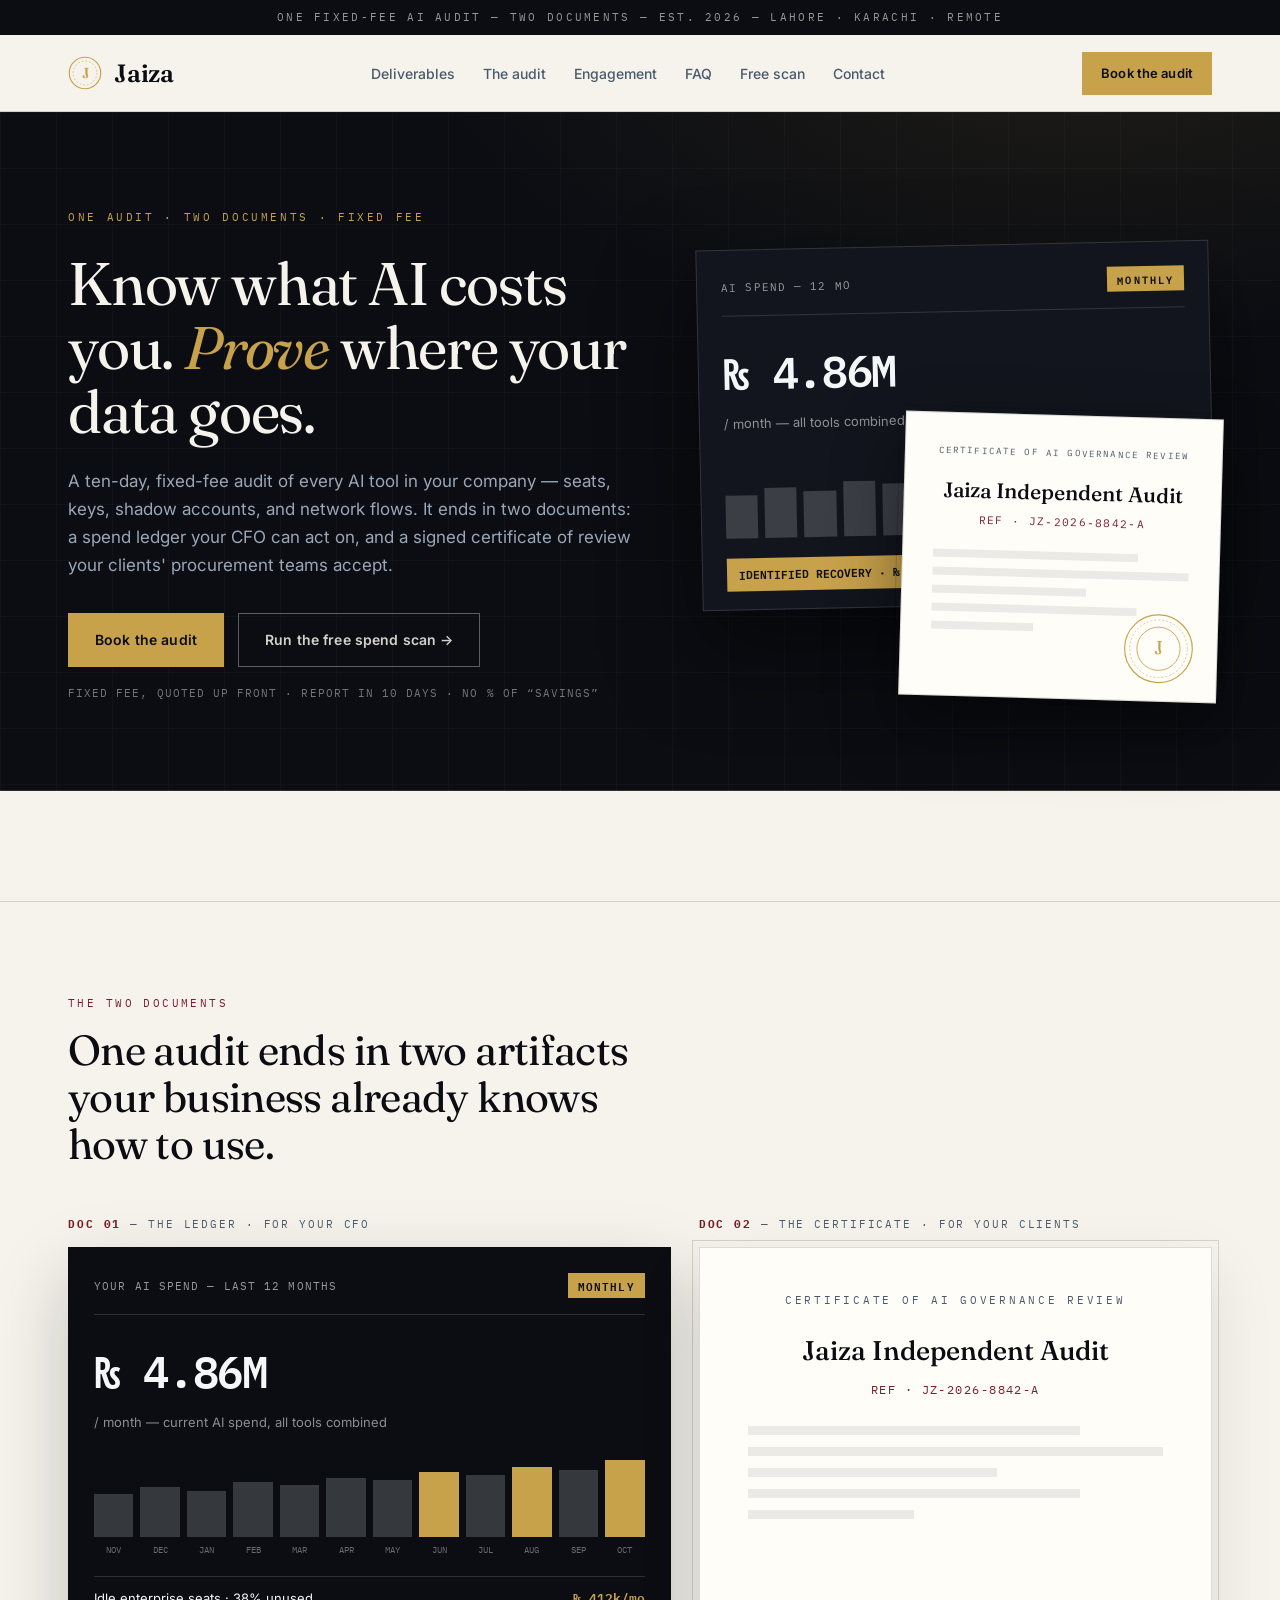
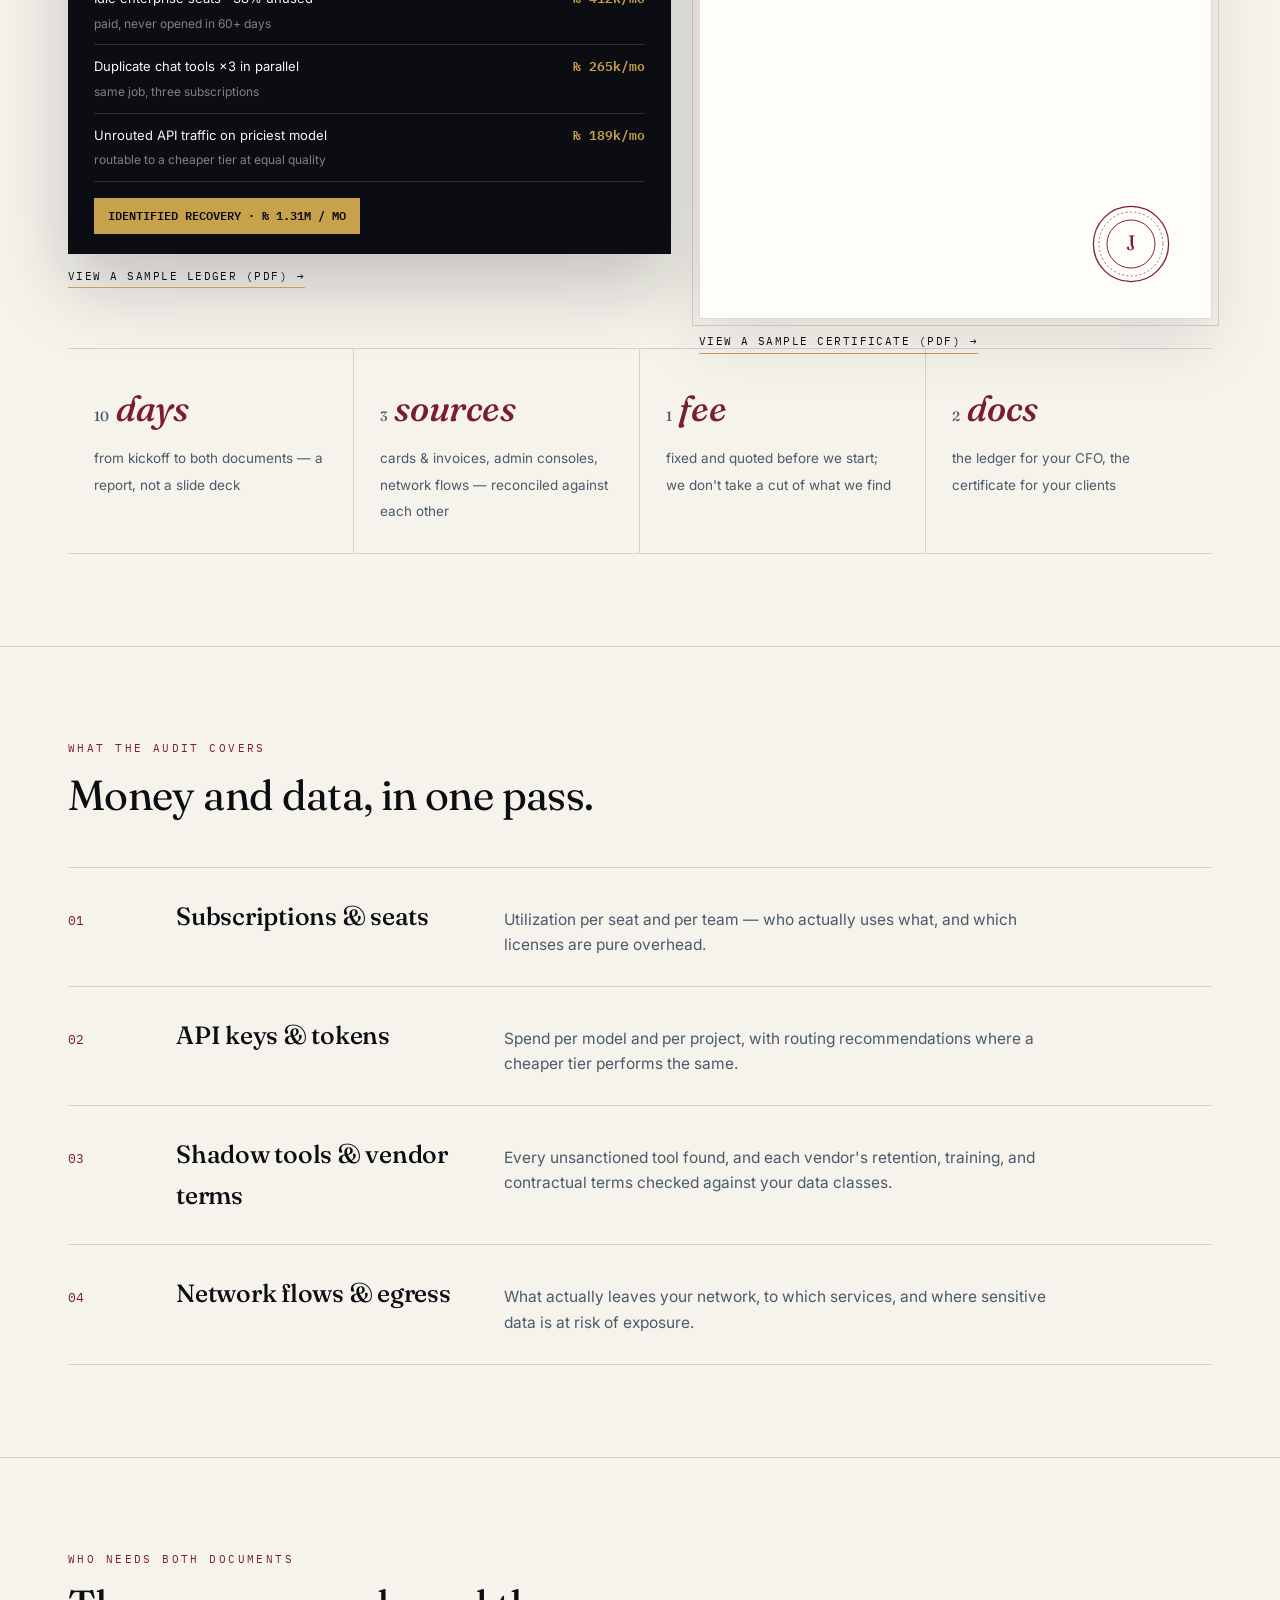
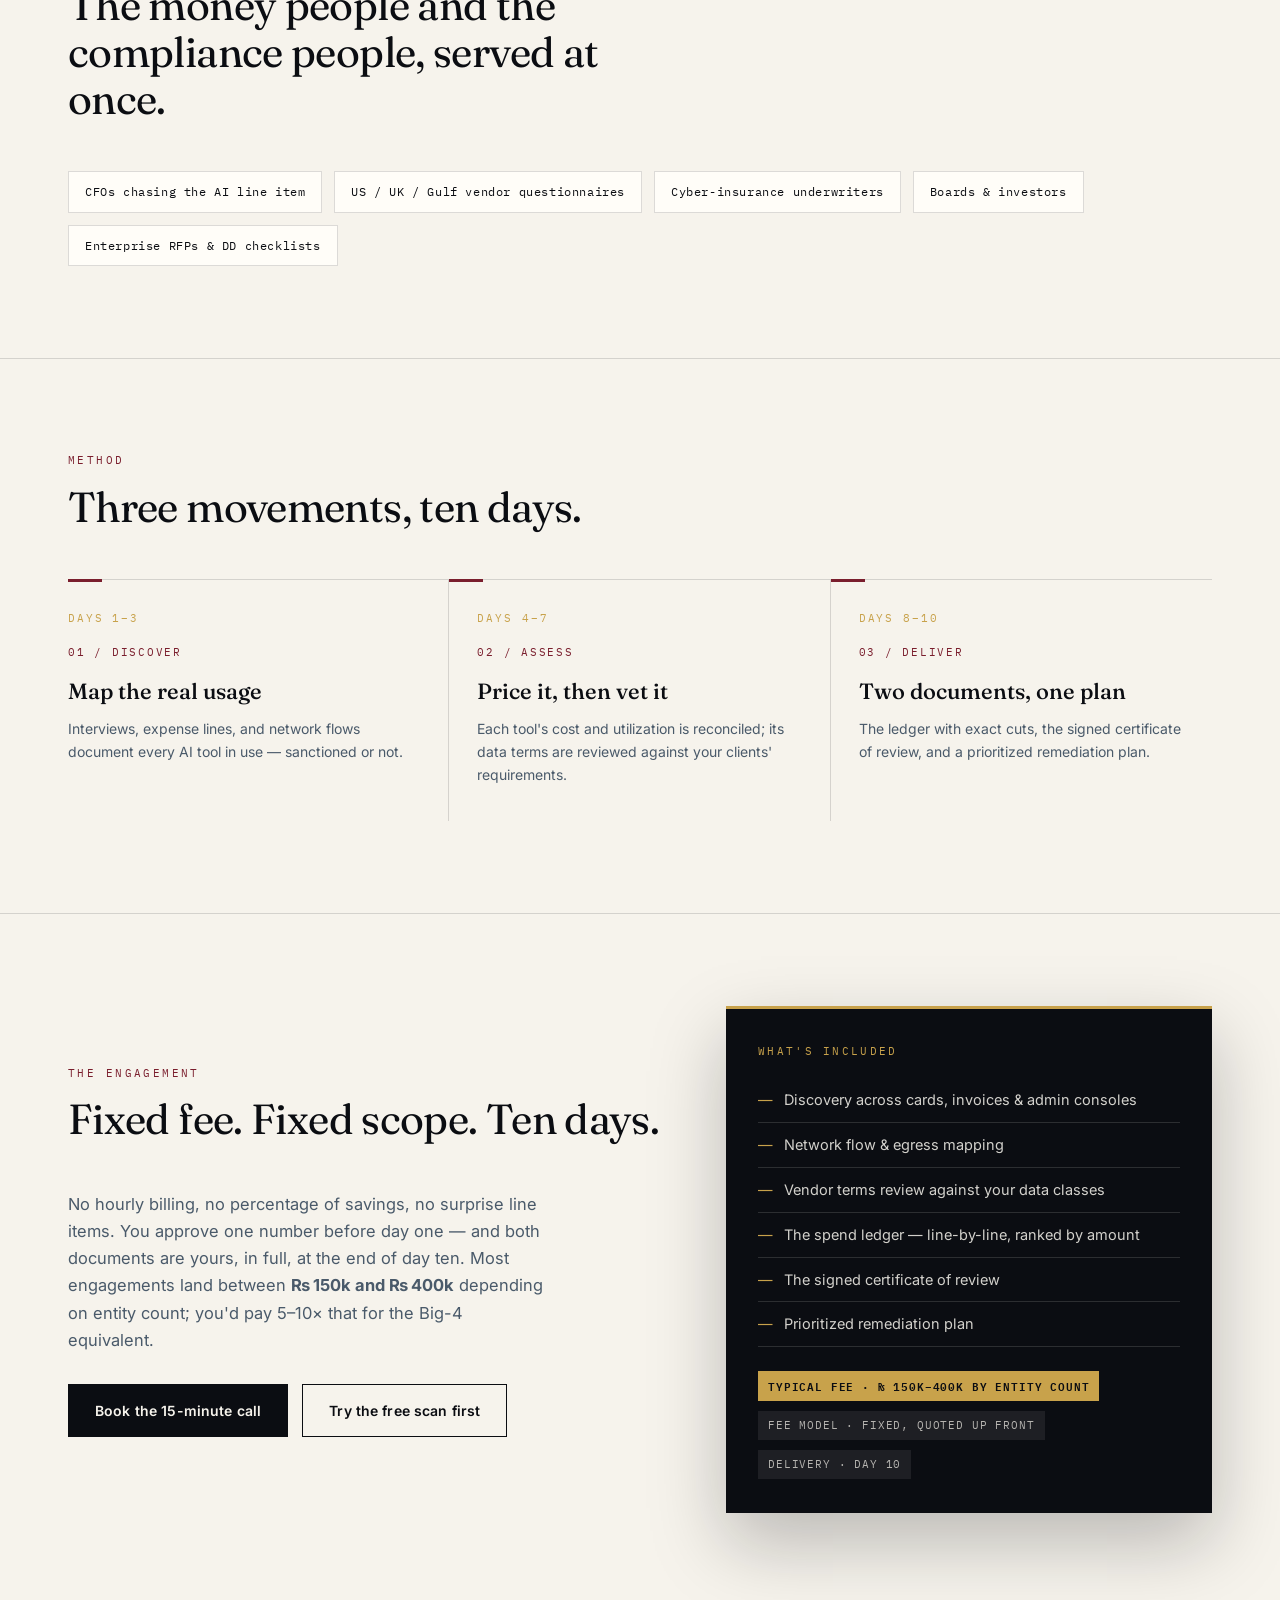
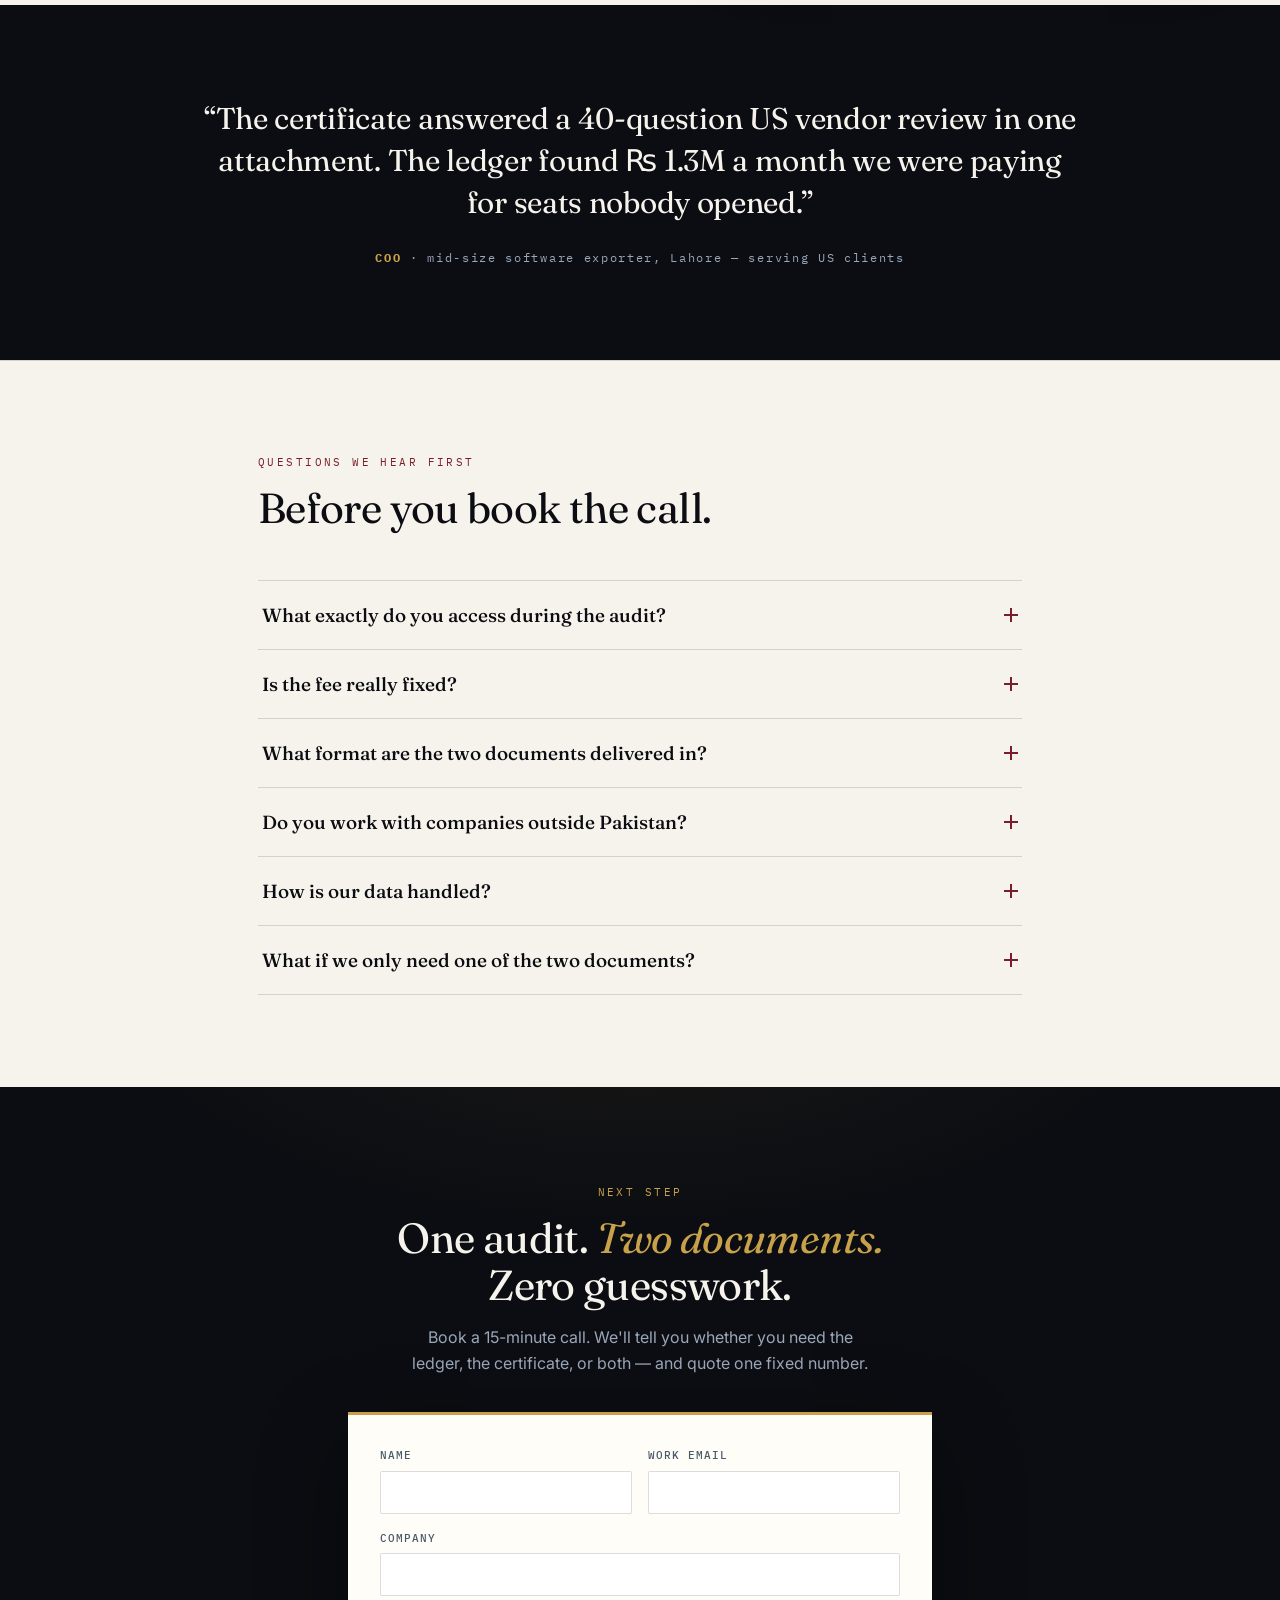
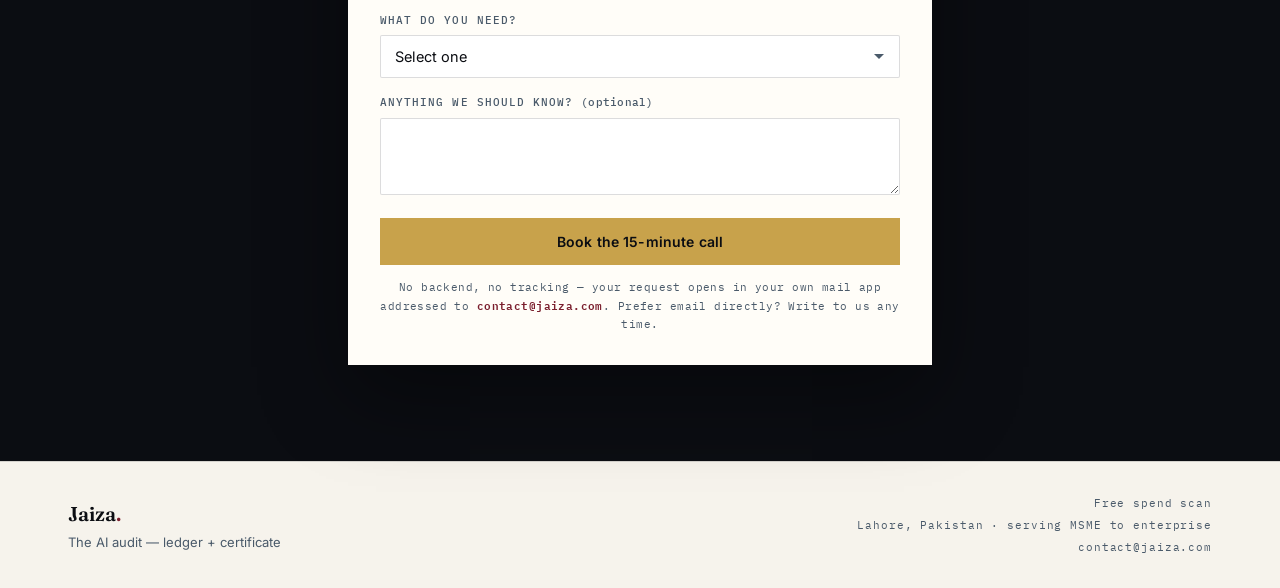
==== commit 10cd5b36: "Session 3: sample deliverable PDFs (ledger + certificate, samples-src sources), fee band shown in 3 " ====
--- a/index.html
+++ b/index.html
@@ -151,6 +151,7 @@
                             </div>
                             <div class="dash-foot"><span class="recovery">IDENTIFIED RECOVERY · ₨ 1.31M / MO</span></div>
                         </div>
+                        <a class="doc-link" href="assets/samples/jaiza-sample-ledger.pdf">View a sample ledger (PDF) →</a>
                     </div>
                     <div class="reveal">
                         <p class="doc-cap"><b>DOC 02</b> — THE CERTIFICATE · FOR YOUR CLIENTS</p>
@@ -166,6 +167,7 @@
                                 <text x="50" y="58" text-anchor="middle" font-family="Fraunces,Georgia,serif" font-size="26" fill="#7A1E2D">J</text>
                             </svg>
                         </div>
+                        <a class="doc-link" href="assets/samples/jaiza-sample-certificate.pdf">View a sample certificate (PDF) →</a>
                     </div>
                 </div>
 
@@ -241,7 +243,7 @@
                 <div>
                     <p class="sec-head reveal">THE ENGAGEMENT</p>
                     <h2 class="reveal">Fixed fee. Fixed scope. Ten days.</h2>
-                    <p class="engage-lead reveal">No hourly billing, no percentage of savings, no surprise line items. You approve one number before day one — and both documents are yours, in full, at the end of day ten.</p>
+                    <p class="engage-lead reveal">No hourly billing, no percentage of savings, no surprise line items. You approve one number before day one — and both documents are yours, in full, at the end of day ten. Most engagements land between <b>₨&thinsp;150k and ₨&thinsp;400k</b> depending on entity count; you'd pay 5–10× that for the Big-4 equivalent.</p>
                     <div class="cta-row left reveal">
                         <a class="btn btn-ink" href="#contact">Book the 15-minute call</a>
                         <a class="btn btn-ghost" href="scan.html">Try the free scan first</a>
@@ -258,6 +260,7 @@
                         <li>Prioritized remediation plan</li>
                     </ul>
                     <div class="engage-foot">
+                        <span class="mono-inline accent">TYPICAL FEE · ₨ 150K–400K BY ENTITY COUNT</span>
                         <span class="mono-inline">FEE MODEL · FIXED, QUOTED UP FRONT</span>
                         <span class="mono-inline">DELIVERY · DAY 10</span>
                     </div>
@@ -287,7 +290,7 @@
                     </div>
                     <div class="faq-item">
                         <button class="faq-q" aria-expanded="false">Is the fee really fixed?<span class="faq-icon" aria-hidden="true"></span></button>
-                        <div class="faq-a" role="region"><p>Yes. We scope the entity count and tool surface in the 15-minute call, then quote one number. That number does not change during the ten days, and we never take a percentage of the savings we identify.</p></div>
+                        <div class="faq-a" role="region"><p>Yes. We scope the entity count and tool surface in the 15-minute call, then quote one number — most engagements land between ₨&thinsp;150k and ₨&thinsp;400k. That number does not change during the ten days, and we never take a percentage of the savings we identify.</p></div>
                     </div>
                     <div class="faq-item">
                         <button class="faq-q" aria-expanded="false">What format are the two documents delivered in?<span class="faq-icon" aria-hidden="true"></span></button>
--- a/styles.css
+++ b/styles.css
@@ -372,6 +372,20 @@
 }
 .doc-cap b { color: var(--wine); }
 
+.doc-link {
+    display: inline-block;
+    margin-top: 14px;
+    font-family: var(--mono);
+    font-size: 10.5px;
+    letter-spacing: 0.14em;
+    text-transform: uppercase;
+    color: var(--ink);
+    border-bottom: 1px solid var(--bronze);
+    padding-bottom: 2px;
+    transition: color 0.2s ease, border-color 0.2s ease;
+}
+.doc-link:hover, .doc-link:focus-visible { color: var(--wine); border-color: var(--wine); }
+
 /* ledger card (navy) */
 .dash {
     background: var(--ink);
@@ -602,6 +616,11 @@
     background: rgba(246, 243, 236, 0.08);
     padding: 6px 10px;
     color: rgba(246, 243, 236, 0.7);
+}
+.mono-inline.accent {
+    background: var(--bronze);
+    color: var(--ink);
+    font-weight: 600;
 }
 
 /* ---------- quote ---------- */
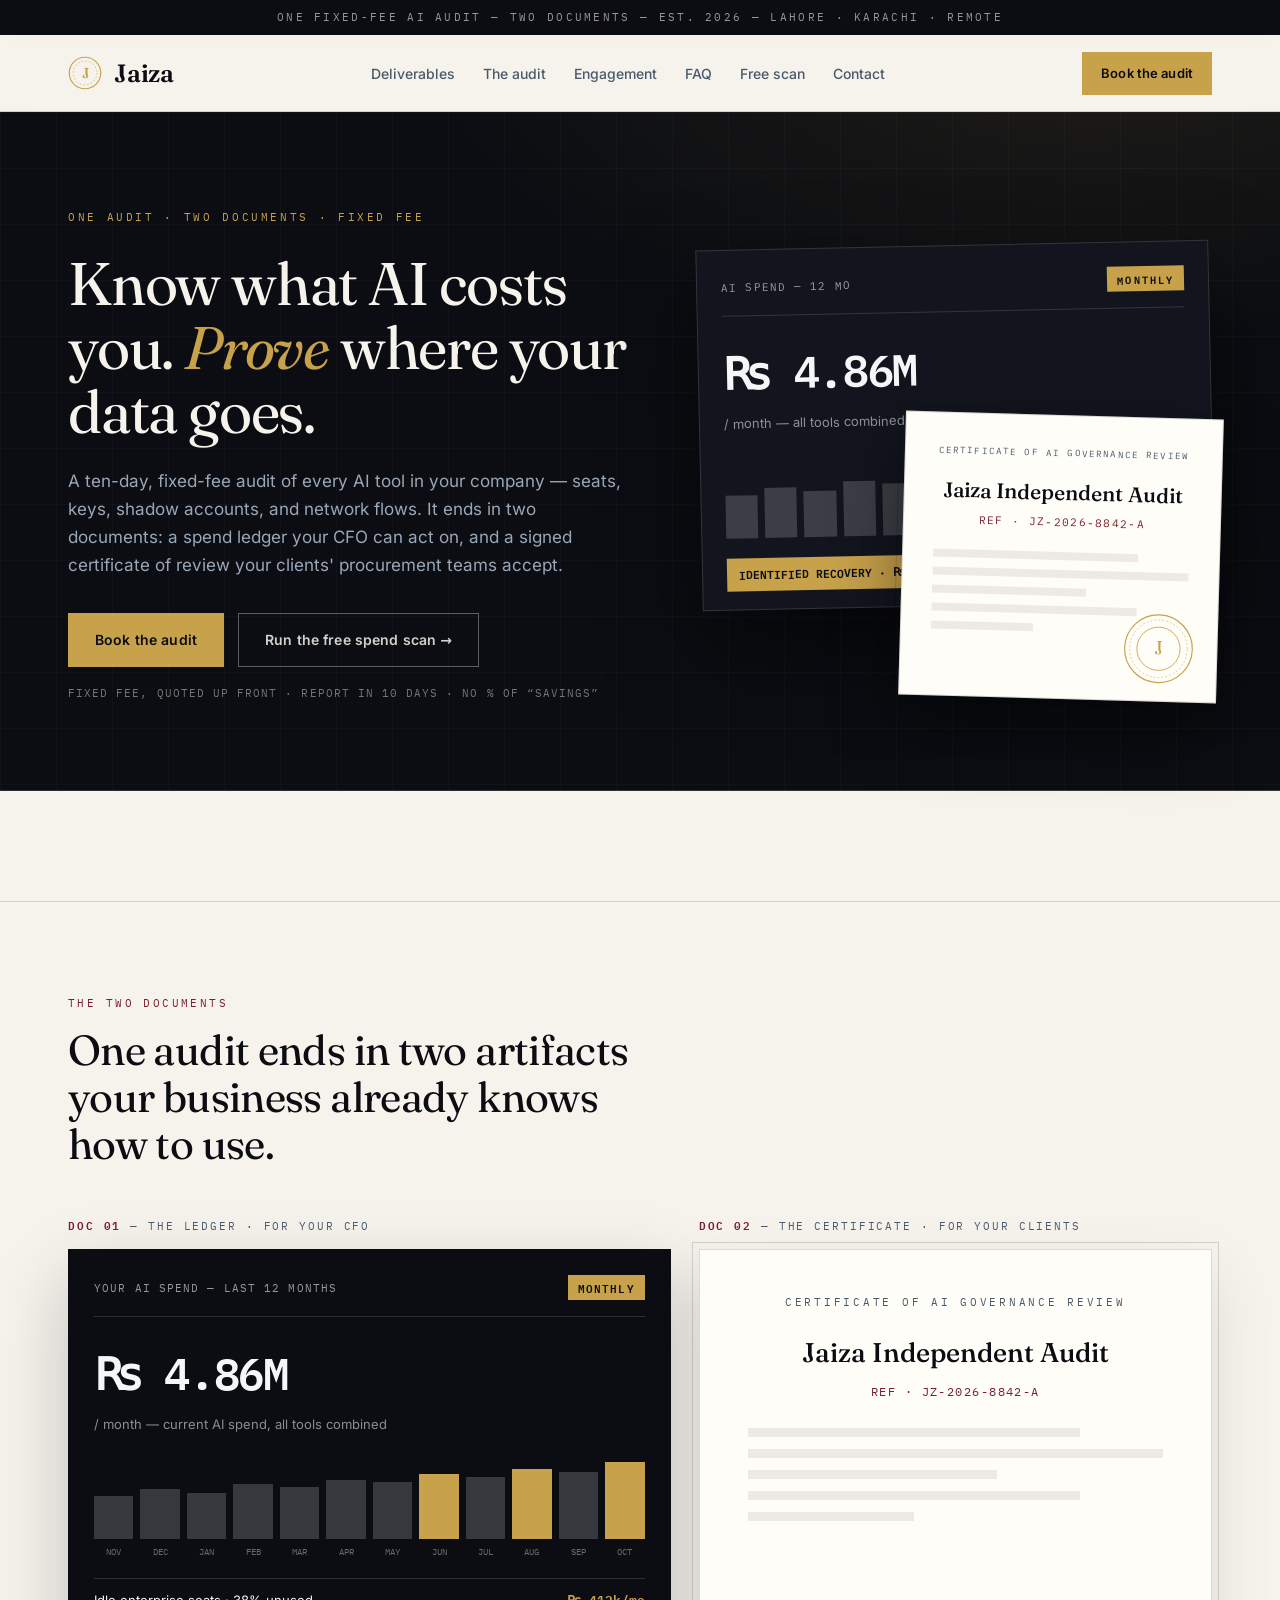
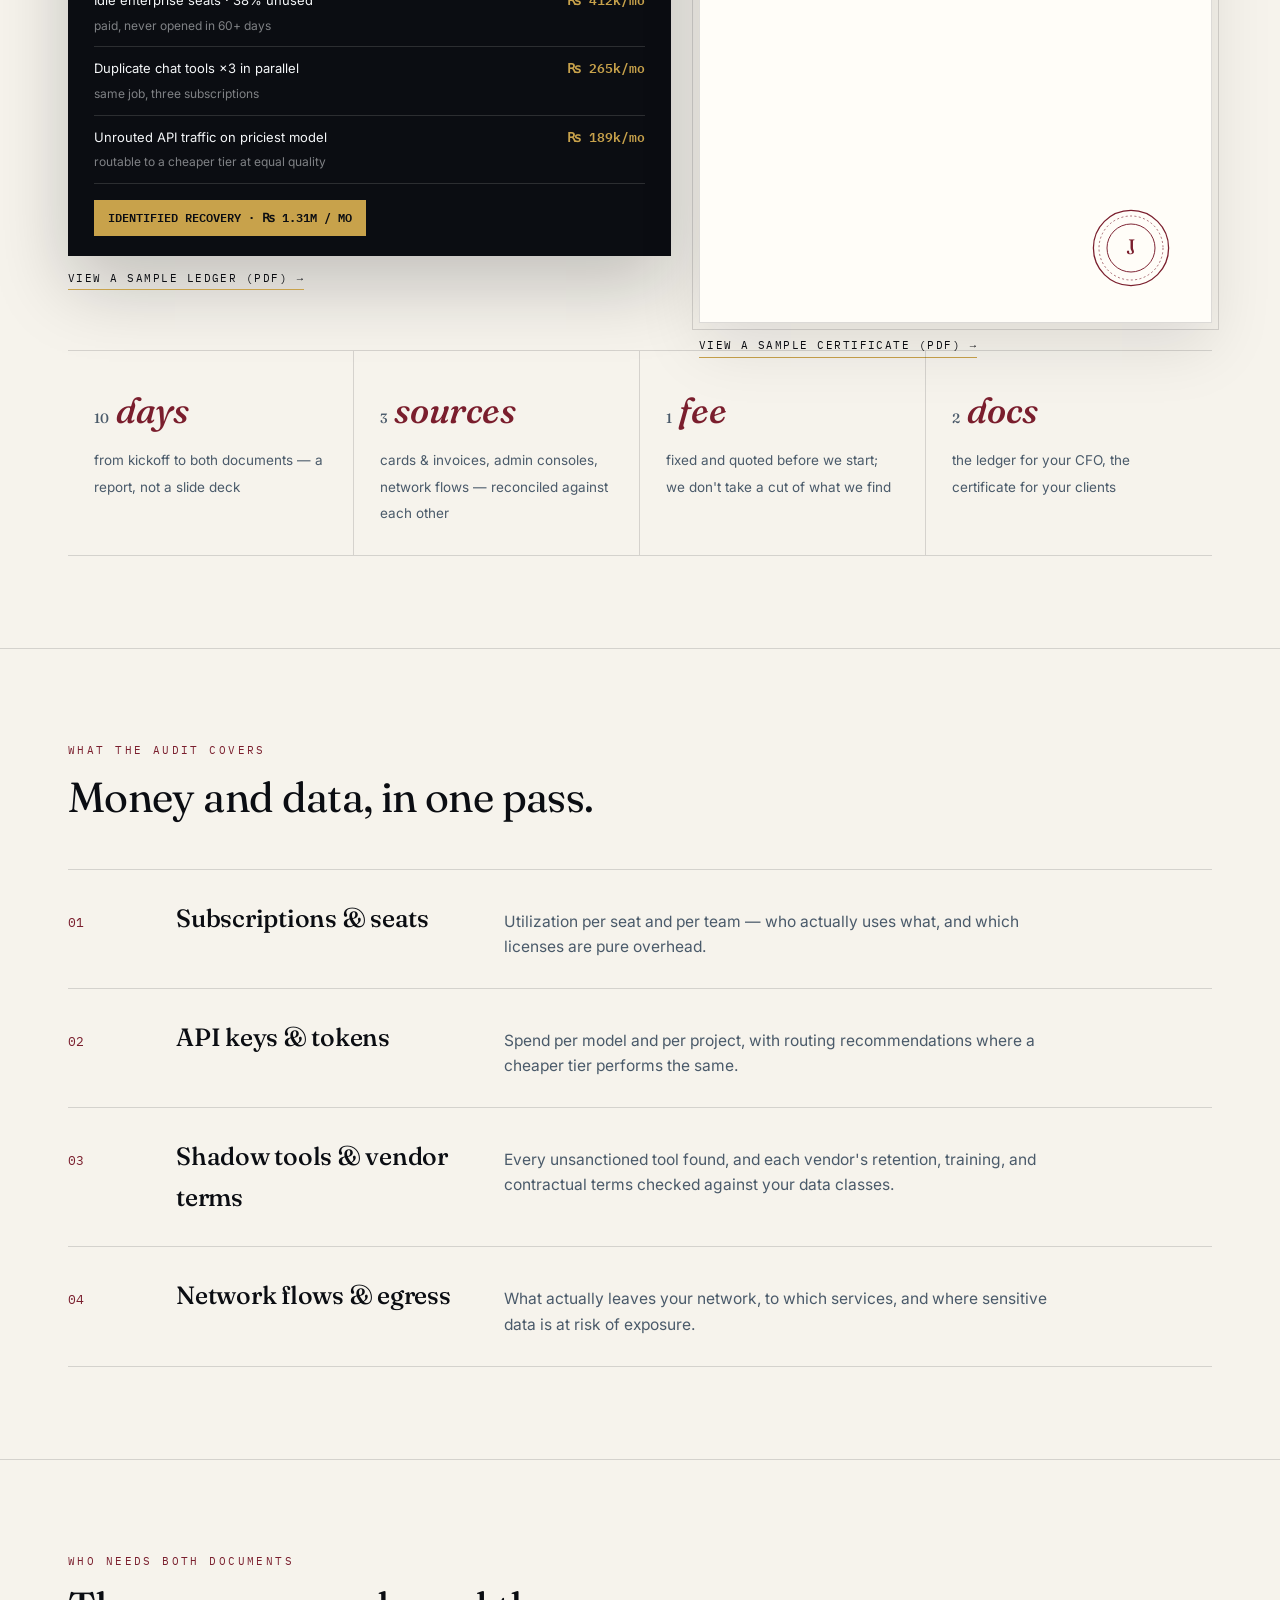
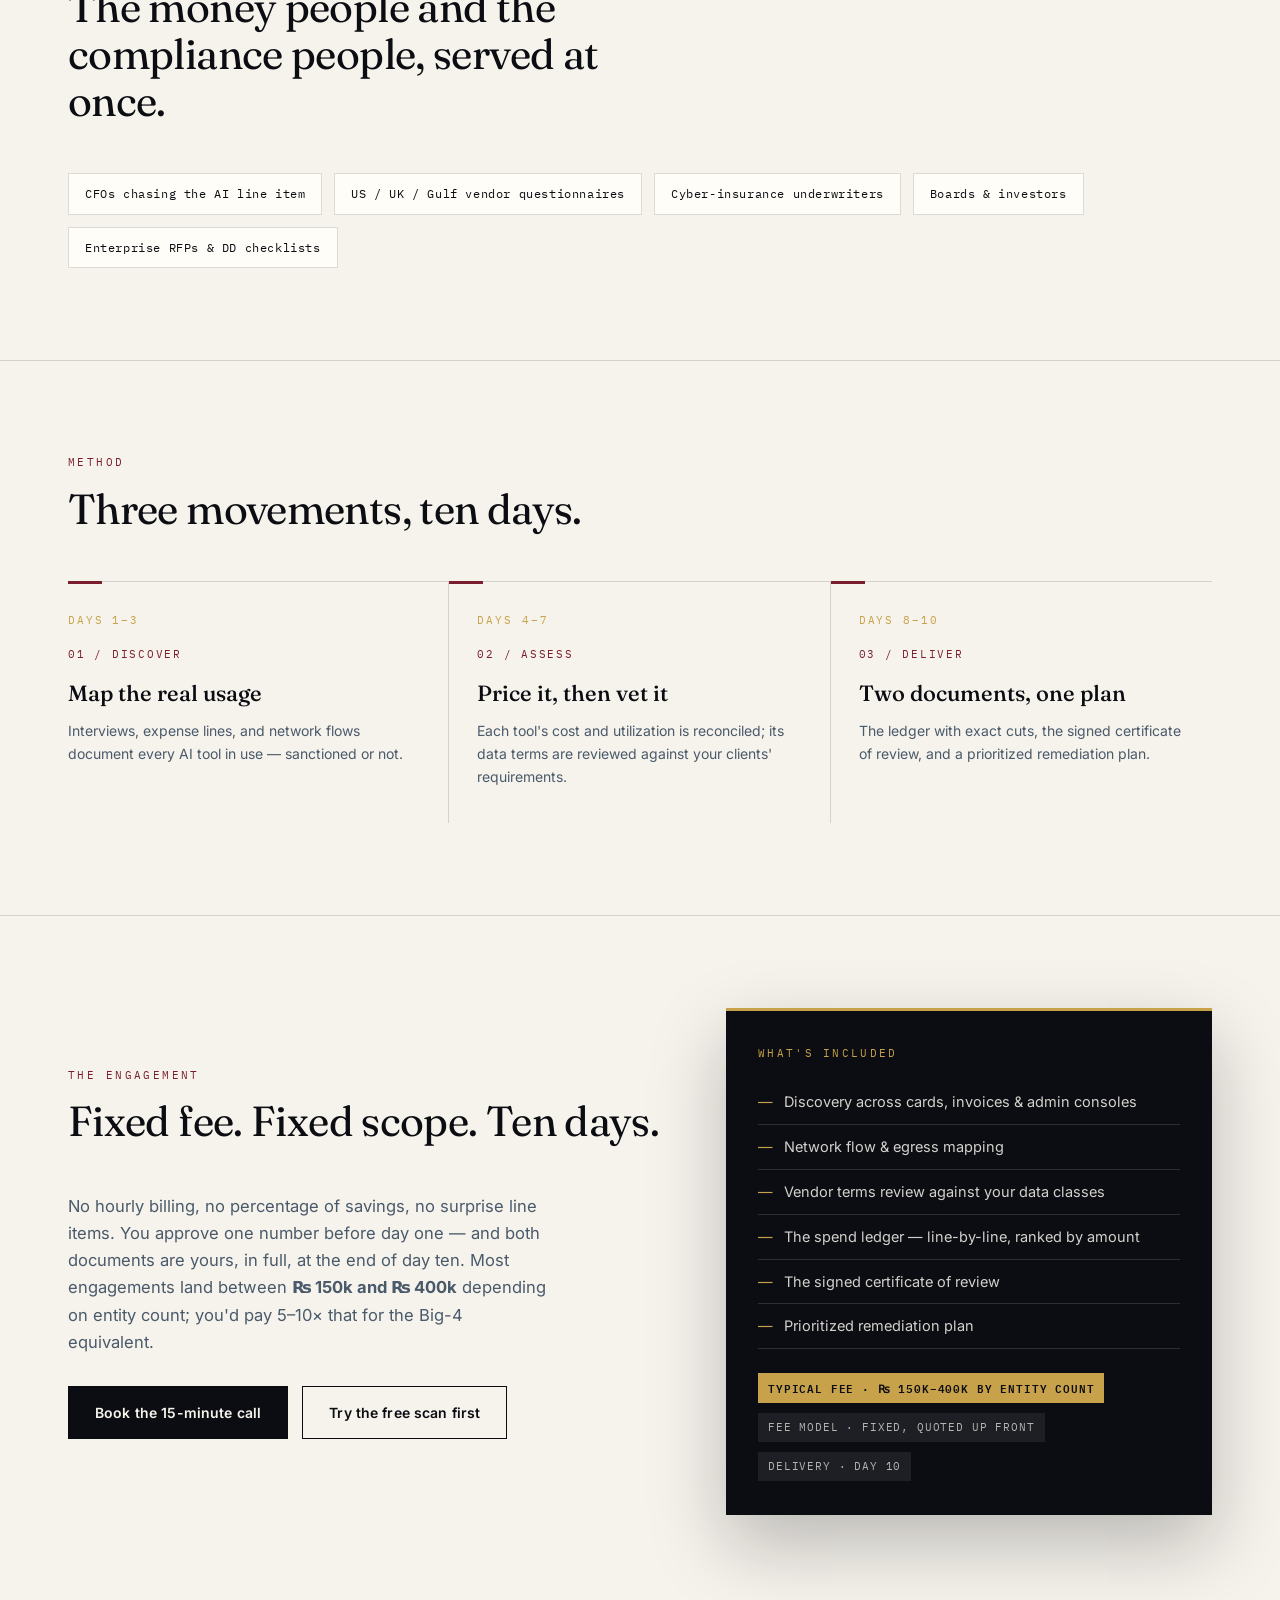
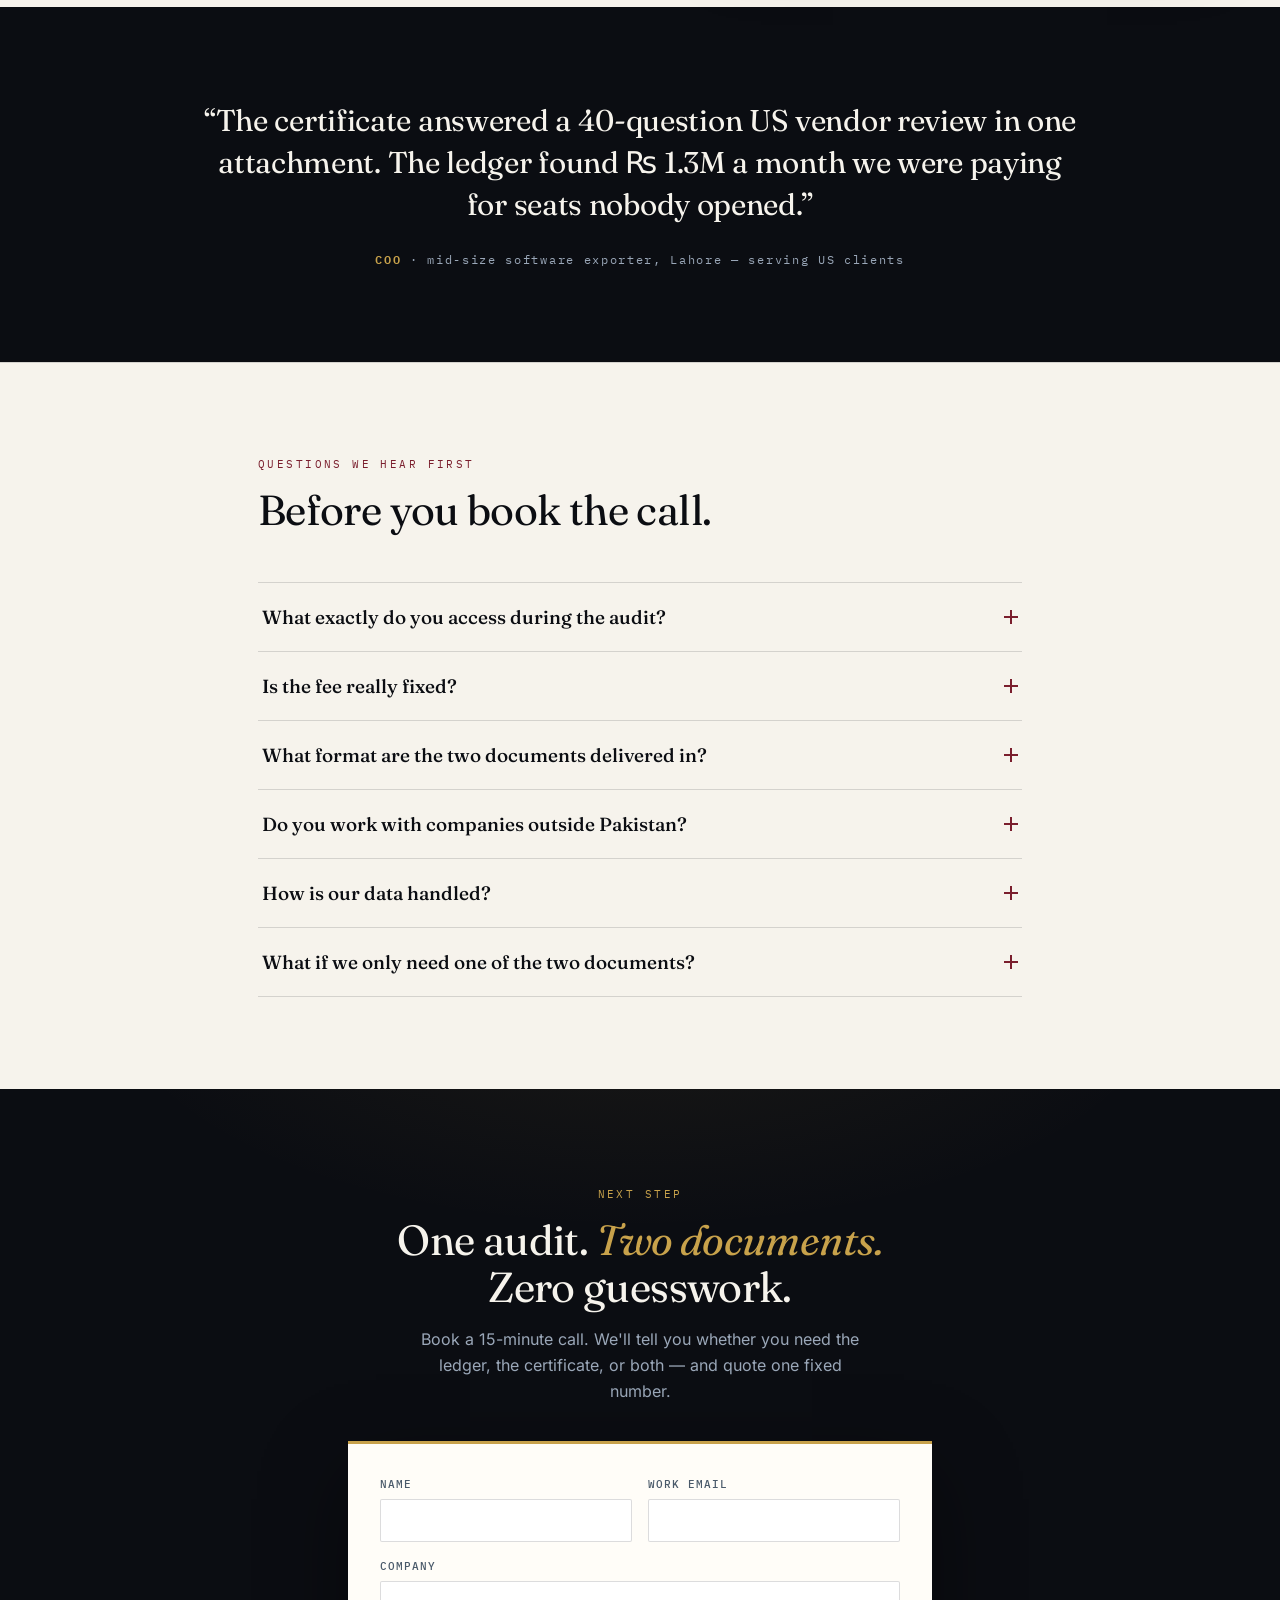
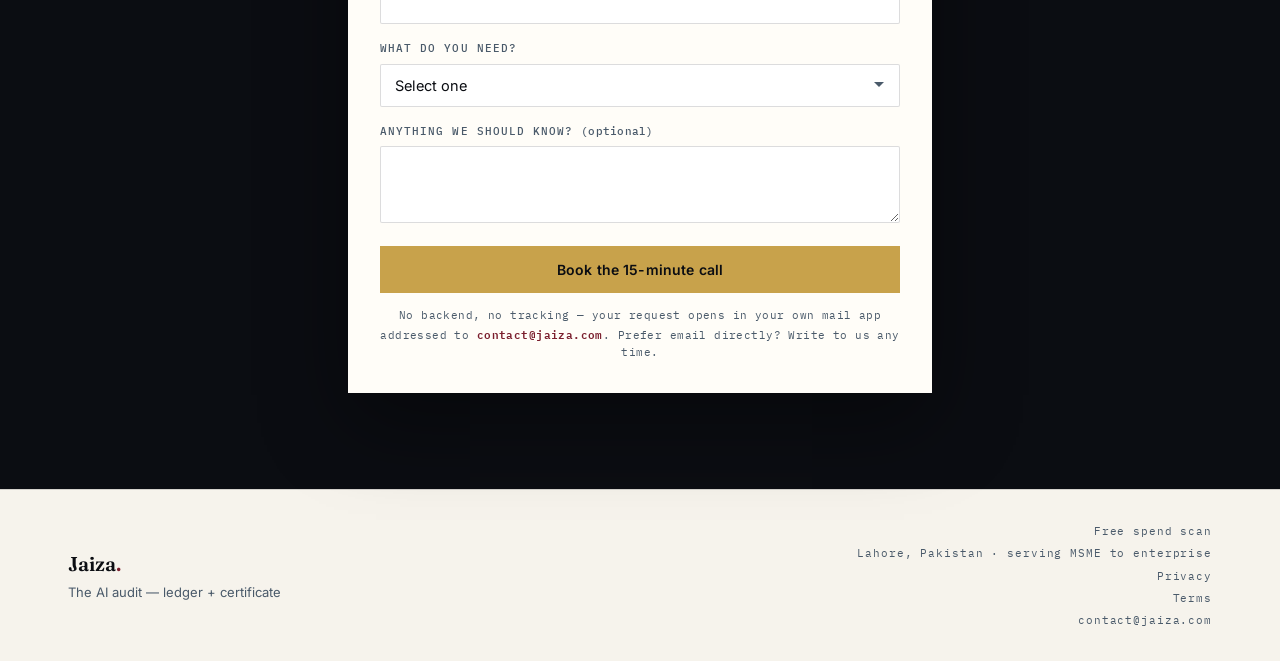
==== commit a896bc9d: "Self-host fonts + privacy/terms pages: zero third-party requests site-wide Fixes F1-F4 from the 2026" ====
--- a/index.html
+++ b/index.html
@@ -17,10 +17,7 @@
     <link rel="icon" type="image/png" sizes="16x16" href="assets/favicon-16.png">
     <link rel="apple-touch-icon" sizes="180x180" href="assets/apple-touch-icon.png">
     <link rel="mask-icon" href="assets/favicon-64.png" color="#7A1E2D">
-    <link rel="preload" href="https://fonts.googleapis.com/css2?family=Fraunces:ital,opsz,wght@0,9..144,300..600;1,9..144,300..500&display=swap" as="style">
-    <link rel="preconnect" href="https://fonts.googleapis.com">
-    <link rel="preconnect" href="https://fonts.gstatic.com" crossorigin>
-    <link href="https://fonts.googleapis.com/css2?family=Fraunces:ital,opsz,wght@0,9..144,300;0,9..144,400;0,9..144,500;0,9..144,600;1,9..144,300;1,9..144,400&family=Inter:wght@400;500;600;700&family=IBM+Plex+Mono:wght@400;500;600&display=swap" rel="stylesheet">
+    <link rel="stylesheet" href="assets/fonts/fonts.css">
     <link rel="stylesheet" href="styles.css">
     <script type="application/ld+json">
     {
@@ -371,6 +368,8 @@
             <div class="footer-meta">
                 <a href="scan.html">Free spend scan</a>
                 <span>Lahore, Pakistan · serving MSME to enterprise</span>
+                <a href="privacy.html">Privacy</a>
+                <a href="terms.html">Terms</a>
                 <a href="mailto:contact@jaiza.com">contact@jaiza.com</a>
             </div>
         </div>
--- a/assets/fonts/fonts.css
+++ b/assets/fonts/fonts.css
@@ -0,0 +1,96 @@
+@font-face {
+  font-family: 'Fraunces';
+  font-style: italic;
+  font-weight: 300 500;
+  font-display: swap;
+  src: url(fraunces-italic-300-500.woff2) format('woff2');
+  unicode-range: U+0100-02BA, U+02BD-02C5, U+02C7-02CC, U+02CE-02D7, U+02DD-02FF, U+0304, U+0308, U+0329, U+1D00-1DBF, U+1E00-1E9F, U+1EF2-1EFF, U+2020, U+20A0-20AB, U+20AD-20C4, U+2113, U+2C60-2C7F, U+A720-A7FF;
+}
+@font-face {
+  font-family: 'Fraunces';
+  font-style: italic;
+  font-weight: 300 500;
+  font-display: swap;
+  src: url(fraunces-italic-300-500.woff2) format('woff2');
+  unicode-range: U+0000-00FF, U+0131, U+0152-0153, U+02BB-02BC, U+02C6, U+02DA, U+02DC, U+0304, U+0308, U+0329, U+2000-206F, U+20AC, U+2122, U+2191, U+2193, U+2212, U+2215, U+FEFF, U+FFFD;
+}
+@font-face {
+  font-family: 'Fraunces';
+  font-style: normal;
+  font-weight: 300 600;
+  font-display: swap;
+  src: url(fraunces-normal-300-600.woff2) format('woff2');
+  unicode-range: U+0100-02BA, U+02BD-02C5, U+02C7-02CC, U+02CE-02D7, U+02DD-02FF, U+0304, U+0308, U+0329, U+1D00-1DBF, U+1E00-1E9F, U+1EF2-1EFF, U+2020, U+20A0-20AB, U+20AD-20C4, U+2113, U+2C60-2C7F, U+A720-A7FF;
+}
+@font-face {
+  font-family: 'Fraunces';
+  font-style: normal;
+  font-weight: 300 600;
+  font-display: swap;
+  src: url(fraunces-normal-300-600.woff2) format('woff2');
+  unicode-range: U+0000-00FF, U+0131, U+0152-0153, U+02BB-02BC, U+02C6, U+02DA, U+02DC, U+0304, U+0308, U+0329, U+2000-206F, U+20AC, U+2122, U+2191, U+2193, U+2212, U+2215, U+FEFF, U+FFFD;
+}
+@font-face {
+  font-family: 'IBM Plex Mono';
+  font-style: normal;
+  font-weight: 400;
+  font-display: swap;
+  src: url(ibm-plex-mono-normal-400.woff2) format('woff2');
+  unicode-range: U+0100-02BA, U+02BD-02C5, U+02C7-02CC, U+02CE-02D7, U+02DD-02FF, U+0304, U+0308, U+0329, U+1D00-1DBF, U+1E00-1E9F, U+1EF2-1EFF, U+2020, U+20A0-20AB, U+20AD-20C4, U+2113, U+2C60-2C7F, U+A720-A7FF;
+}
+@font-face {
+  font-family: 'IBM Plex Mono';
+  font-style: normal;
+  font-weight: 400;
+  font-display: swap;
+  src: url(ibm-plex-mono-normal-400.woff2) format('woff2');
+  unicode-range: U+0000-00FF, U+0131, U+0152-0153, U+02BB-02BC, U+02C6, U+02DA, U+02DC, U+0304, U+0308, U+0329, U+2000-206F, U+20AC, U+2122, U+2191, U+2193, U+2212, U+2215, U+FEFF, U+FFFD;
+}
+@font-face {
+  font-family: 'IBM Plex Mono';
+  font-style: normal;
+  font-weight: 500;
+  font-display: swap;
+  src: url(ibm-plex-mono-normal-500.woff2) format('woff2');
+  unicode-range: U+0100-02BA, U+02BD-02C5, U+02C7-02CC, U+02CE-02D7, U+02DD-02FF, U+0304, U+0308, U+0329, U+1D00-1DBF, U+1E00-1E9F, U+1EF2-1EFF, U+2020, U+20A0-20AB, U+20AD-20C4, U+2113, U+2C60-2C7F, U+A720-A7FF;
+}
+@font-face {
+  font-family: 'IBM Plex Mono';
+  font-style: normal;
+  font-weight: 500;
+  font-display: swap;
+  src: url(ibm-plex-mono-normal-500.woff2) format('woff2');
+  unicode-range: U+0000-00FF, U+0131, U+0152-0153, U+02BB-02BC, U+02C6, U+02DA, U+02DC, U+0304, U+0308, U+0329, U+2000-206F, U+20AC, U+2122, U+2191, U+2193, U+2212, U+2215, U+FEFF, U+FFFD;
+}
+@font-face {
+  font-family: 'IBM Plex Mono';
+  font-style: normal;
+  font-weight: 600;
+  font-display: swap;
+  src: url(ibm-plex-mono-normal-600.woff2) format('woff2');
+  unicode-range: U+0100-02BA, U+02BD-02C5, U+02C7-02CC, U+02CE-02D7, U+02DD-02FF, U+0304, U+0308, U+0329, U+1D00-1DBF, U+1E00-1E9F, U+1EF2-1EFF, U+2020, U+20A0-20AB, U+20AD-20C4, U+2113, U+2C60-2C7F, U+A720-A7FF;
+}
+@font-face {
+  font-family: 'IBM Plex Mono';
+  font-style: normal;
+  font-weight: 600;
+  font-display: swap;
+  src: url(ibm-plex-mono-normal-600.woff2) format('woff2');
+  unicode-range: U+0000-00FF, U+0131, U+0152-0153, U+02BB-02BC, U+02C6, U+02DA, U+02DC, U+0304, U+0308, U+0329, U+2000-206F, U+20AC, U+2122, U+2191, U+2193, U+2212, U+2215, U+FEFF, U+FFFD;
+}
+@font-face {
+  font-family: 'Inter';
+  font-style: normal;
+  font-weight: 400 800;
+  font-display: swap;
+  src: url(inter-normal-400-800.woff2) format('woff2');
+  unicode-range: U+0100-02BA, U+02BD-02C5, U+02C7-02CC, U+02CE-02D7, U+02DD-02FF, U+0304, U+0308, U+0329, U+1D00-1DBF, U+1E00-1E9F, U+1EF2-1EFF, U+2020, U+20A0-20AB, U+20AD-20C4, U+2113, U+2C60-2C7F, U+A720-A7FF;
+}
+@font-face {
+  font-family: 'Inter';
+  font-style: normal;
+  font-weight: 400 800;
+  font-display: swap;
+  src: url(inter-normal-400-800.woff2) format('woff2');
+  unicode-range: U+0000-00FF, U+0131, U+0152-0153, U+02BB-02BC, U+02C6, U+02DA, U+02DC, U+0304, U+0308, U+0329, U+2000-206F, U+20AC, U+2122, U+2191, U+2193, U+2212, U+2215, U+FEFF, U+FFFD;
+}
--- a/styles.css
+++ b/styles.css
@@ -1045,3 +1045,56 @@
     .scan-bar-amt { text-align: left; }
     .limits-grid { grid-template-columns: 1fr; }
 }
+
+/* ---- privacy/terms legal pages + scan card-number tip ---- */
+.scan-tip {
+    margin: 10px 0 0;
+    font-family: var(--mono);
+    font-size: 12.5px;
+    line-height: 1.5;
+    color: var(--muted);
+}
+.legal-page { padding: 72px 0 96px; }
+.legal-page h1 {
+    font-family: var(--serif);
+    font-weight: 400;
+    font-size: clamp(36px, 5vw, 56px);
+    letter-spacing: -0.01em;
+    line-height: 1.05;
+    margin: 0 0 10px;
+}
+.legal-page .legal-updated {
+    font-family: var(--mono);
+    font-size: 11.5px;
+    letter-spacing: 0.14em;
+    text-transform: uppercase;
+    color: var(--muted);
+    margin: 0 0 44px;
+}
+.legal-page h2 {
+    font-family: var(--mono);
+    font-weight: 500;
+    font-size: 13px;
+    letter-spacing: 0.14em;
+    text-transform: uppercase;
+    color: var(--bronze);
+    margin: 44px 0 12px;
+}
+.legal-page p, .legal-page li {
+    font-family: var(--body);
+    font-size: 16px;
+    line-height: 1.7;
+    color: var(--ink);
+    max-width: 68ch;
+}
+.legal-page ul, .legal-page ol { padding-left: 22px; margin: 12px 0; }
+.legal-page li { margin: 7px 0; }
+.legal-page a { color: var(--bronze); text-decoration: underline; text-underline-offset: 3px; }
+.legal-page .legal-box {
+    border: 1px solid var(--line);
+    border-left: 3px solid var(--bronze);
+    background: var(--card);
+    padding: 16px 20px;
+    margin: 24px 0;
+}
+.legal-page .legal-box p { font-size: 14.5px; color: var(--muted); margin: 0; max-width: none; }
